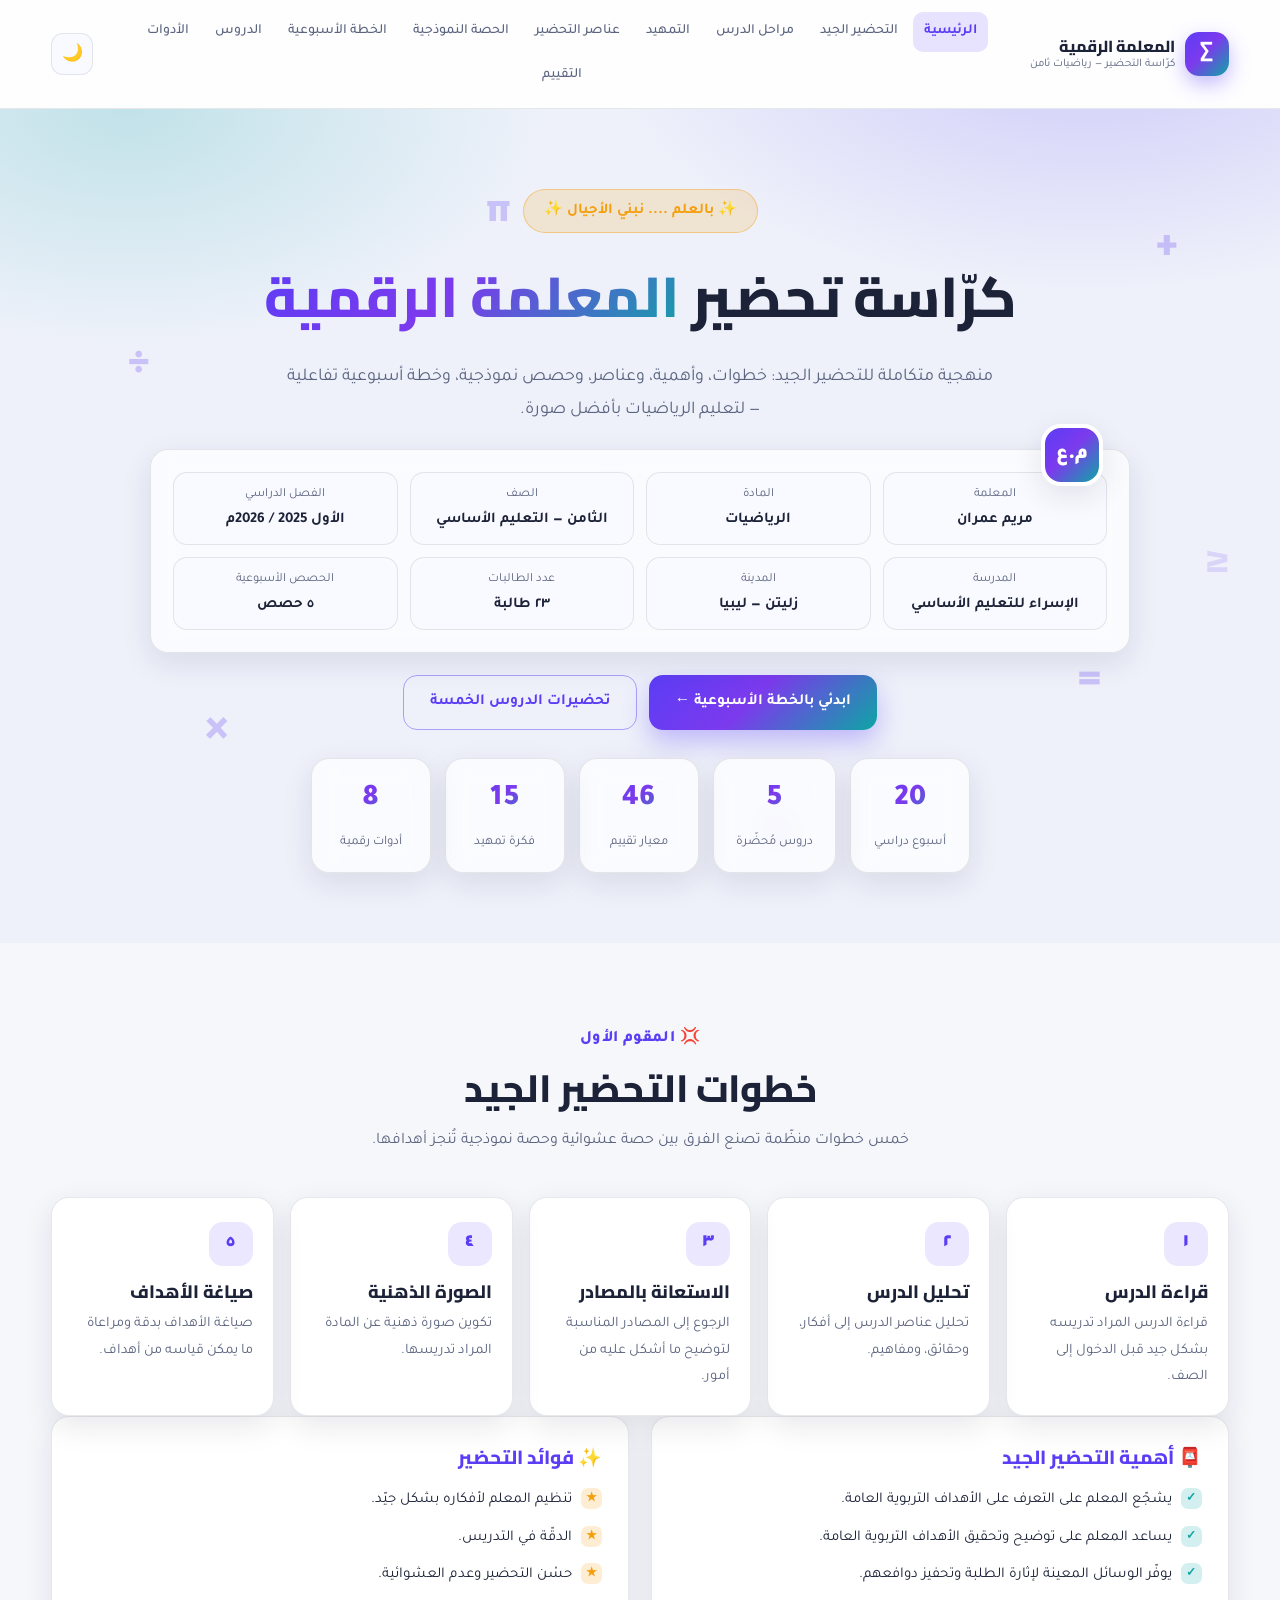
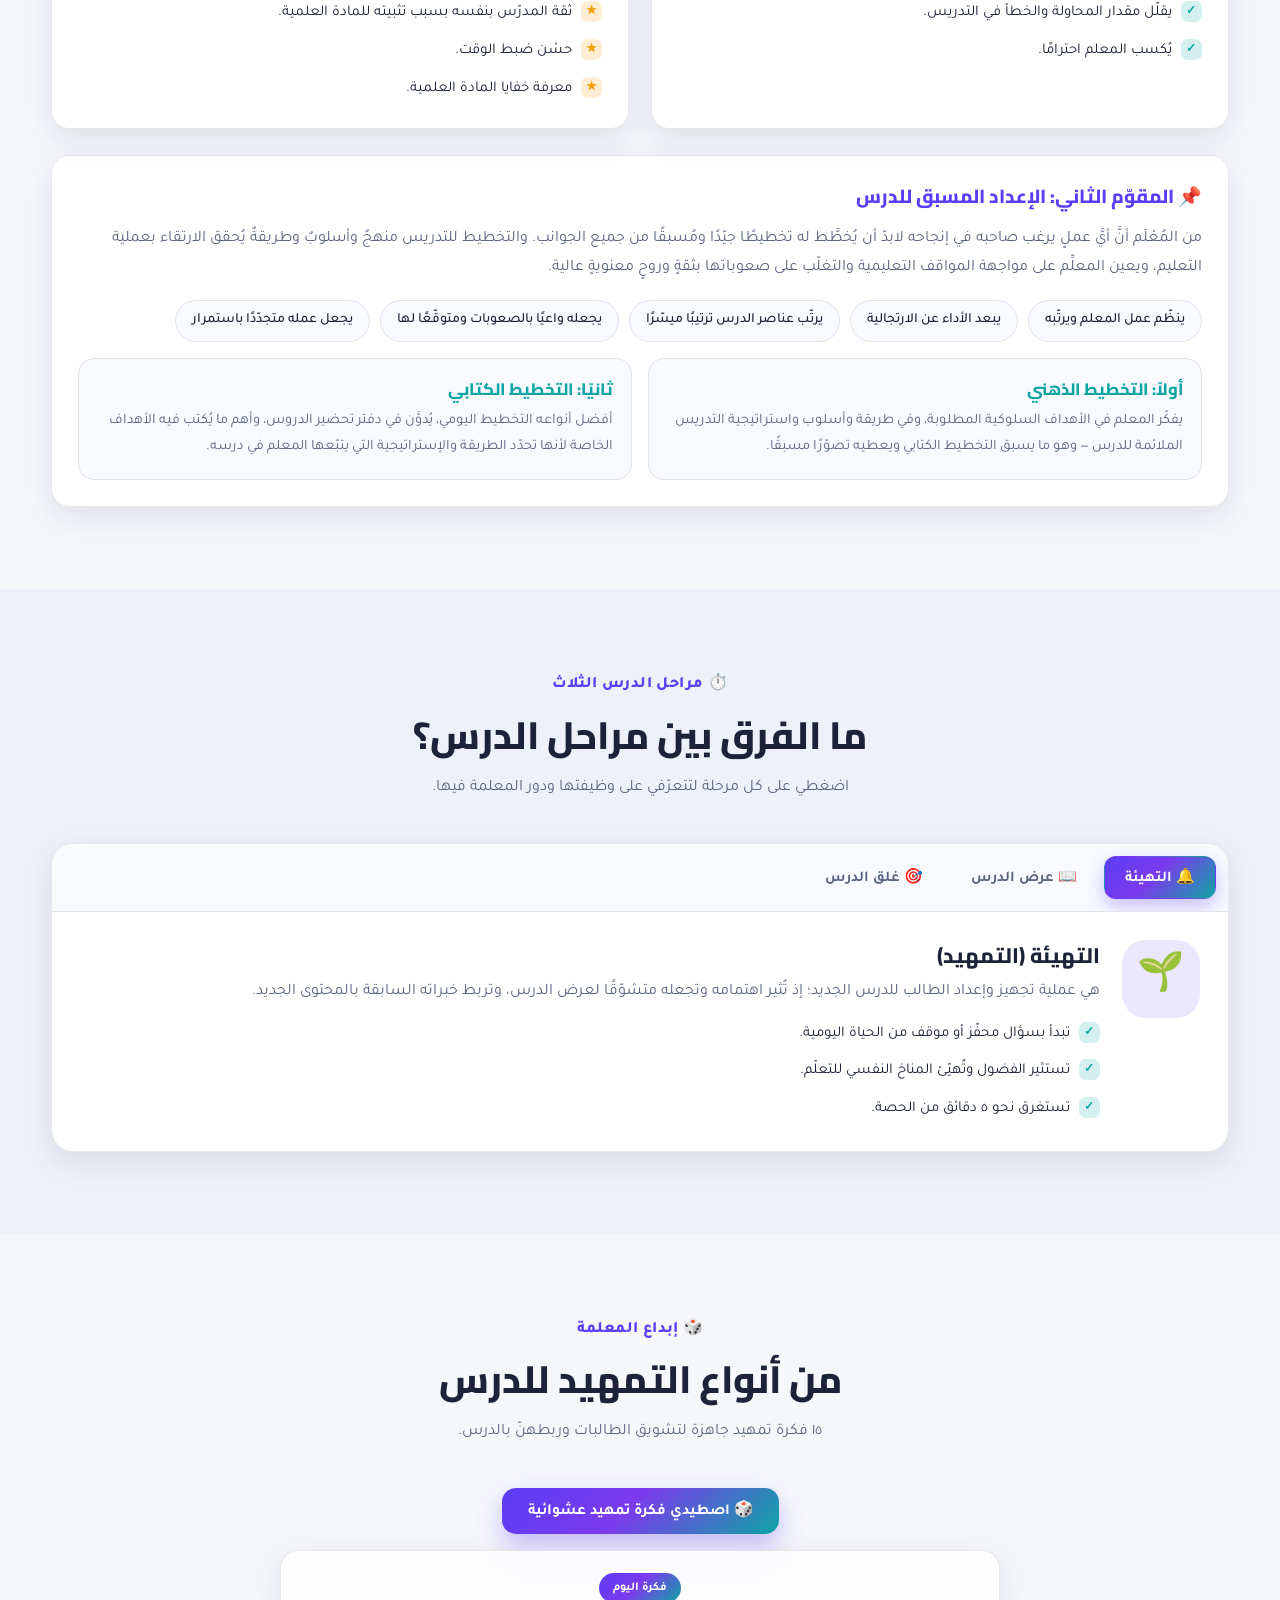
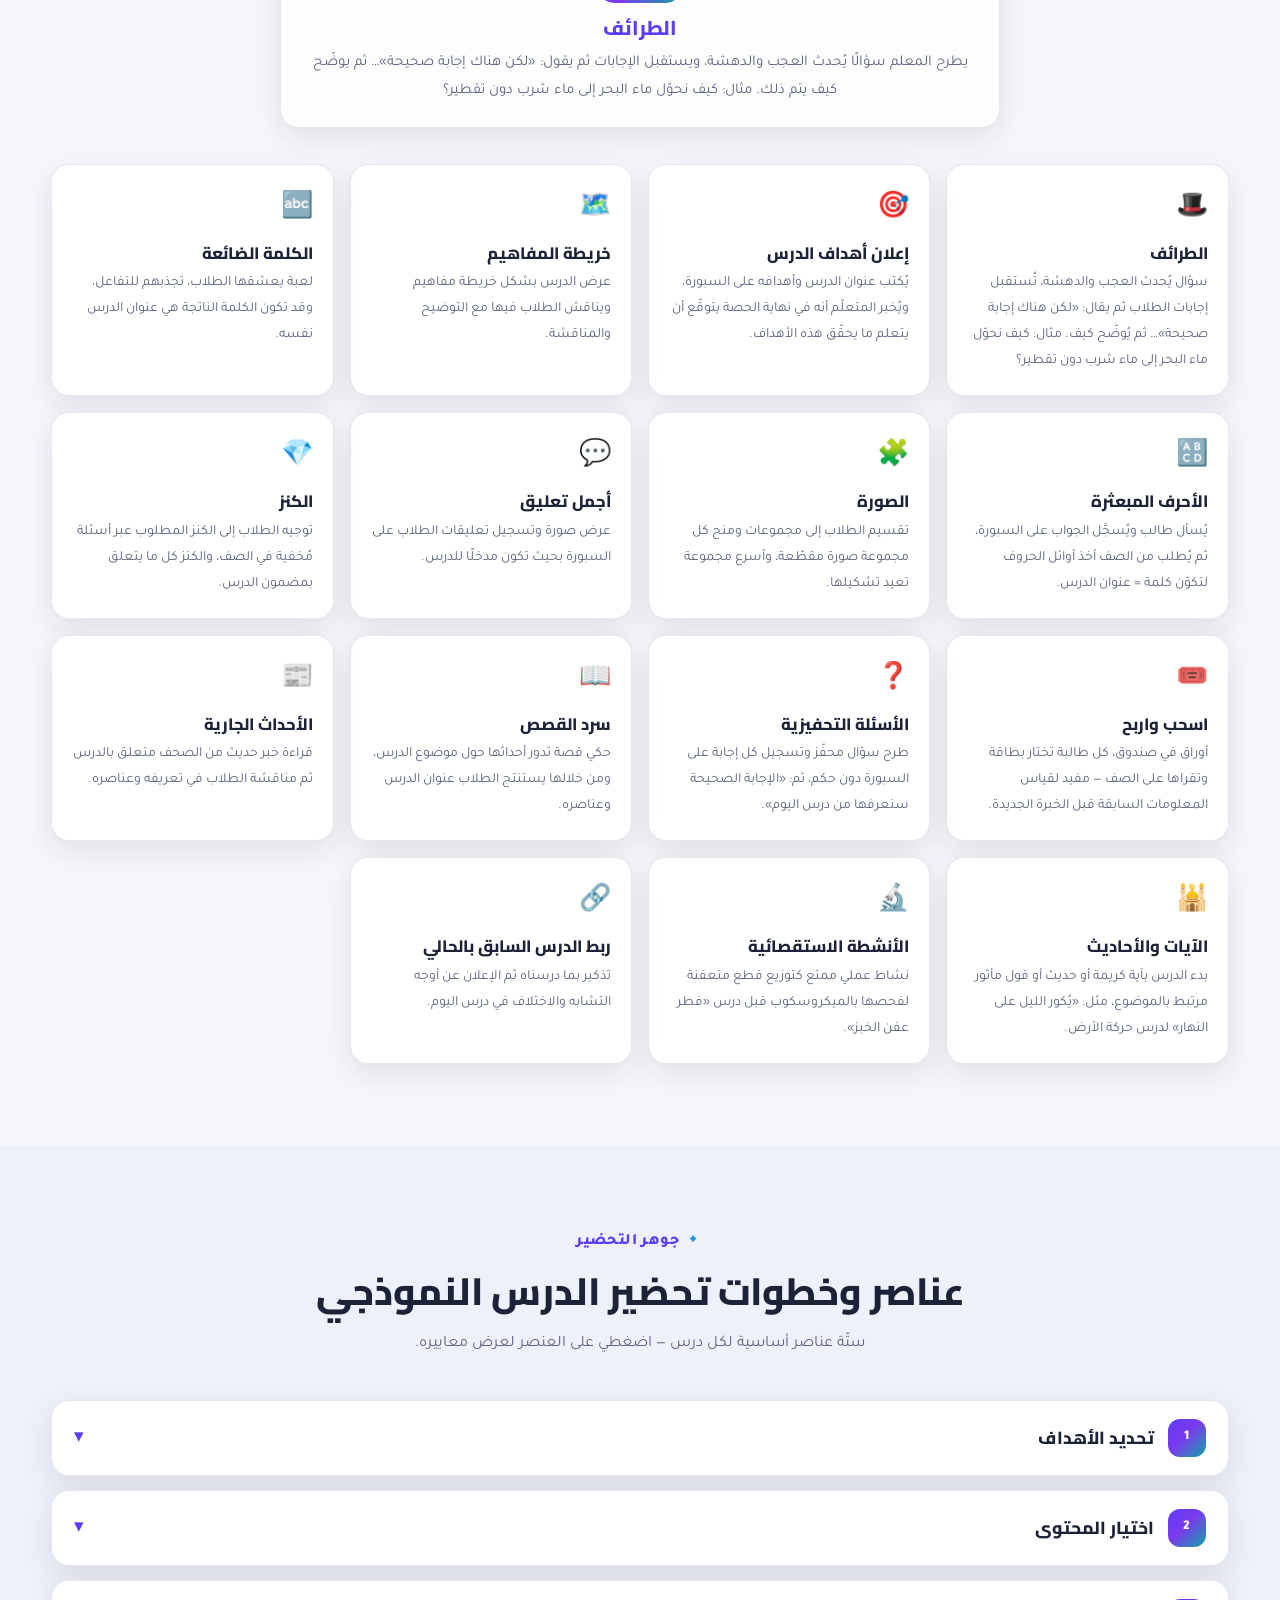
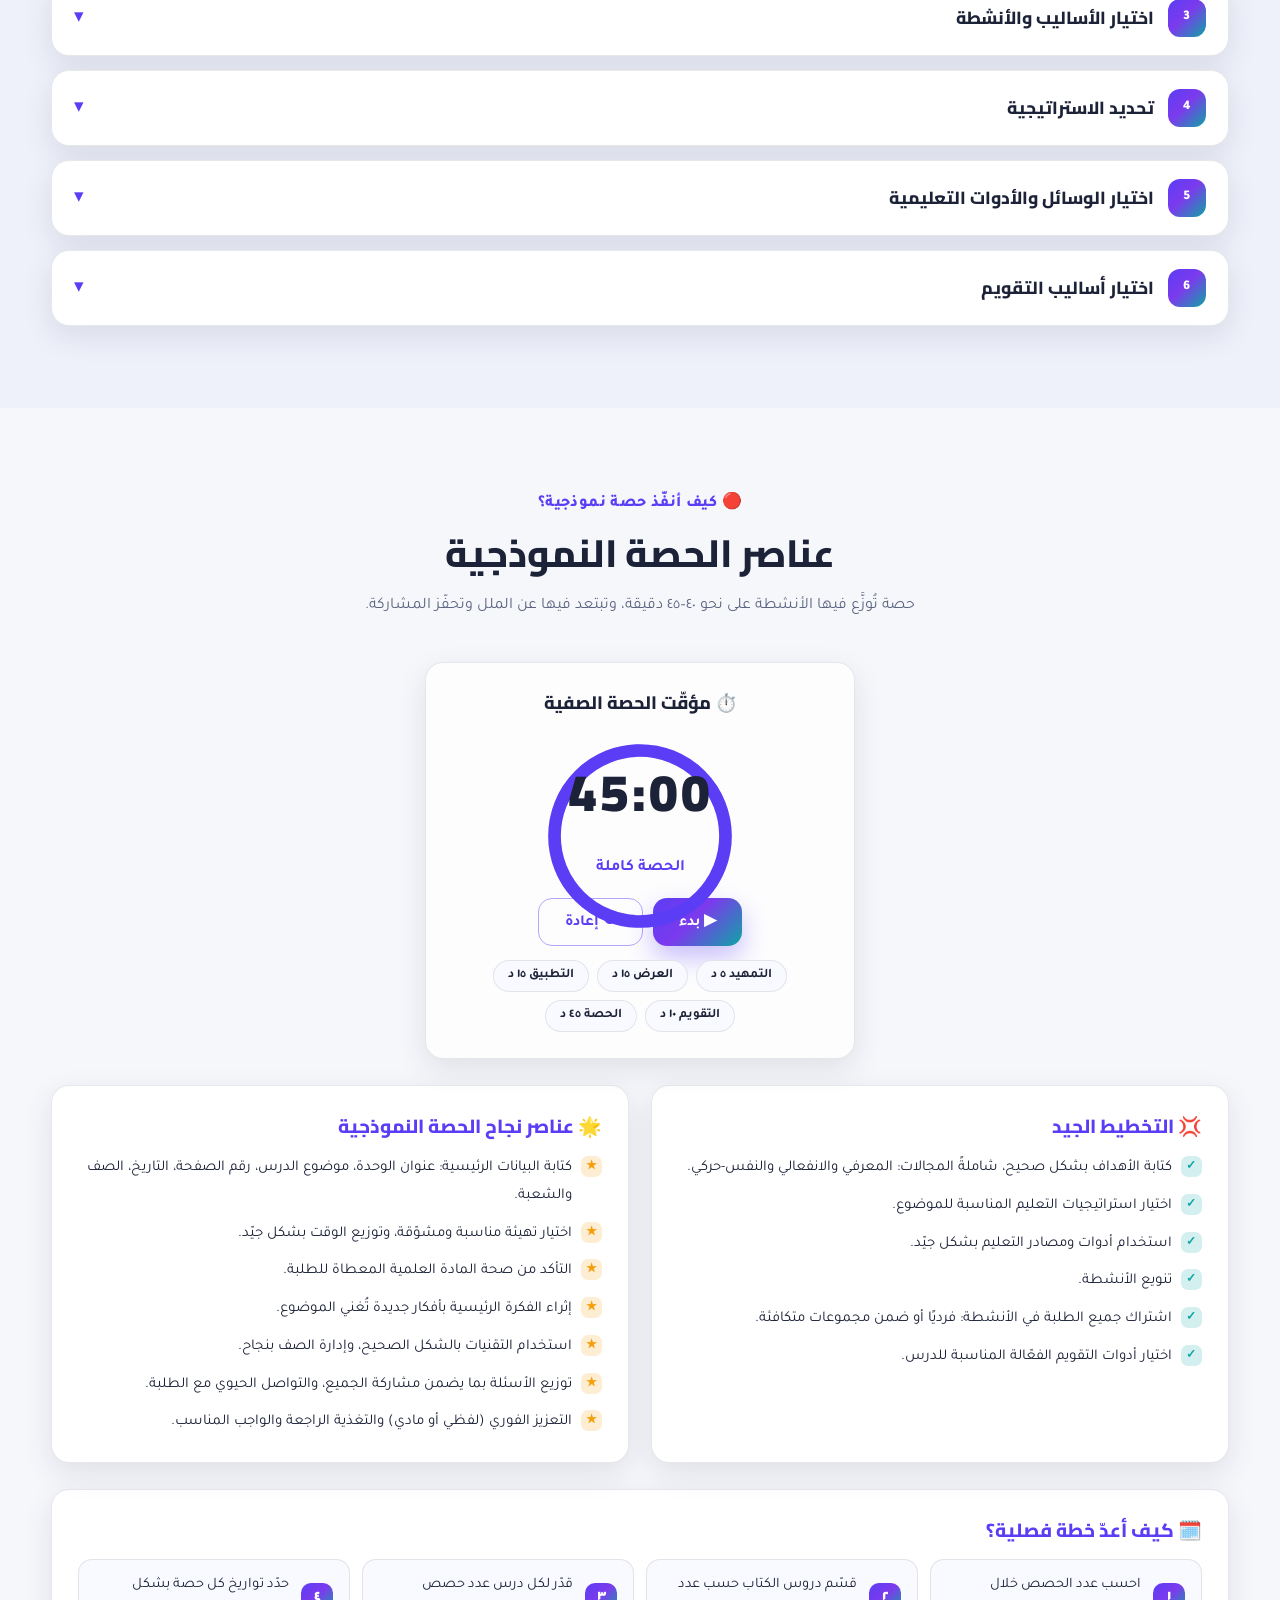
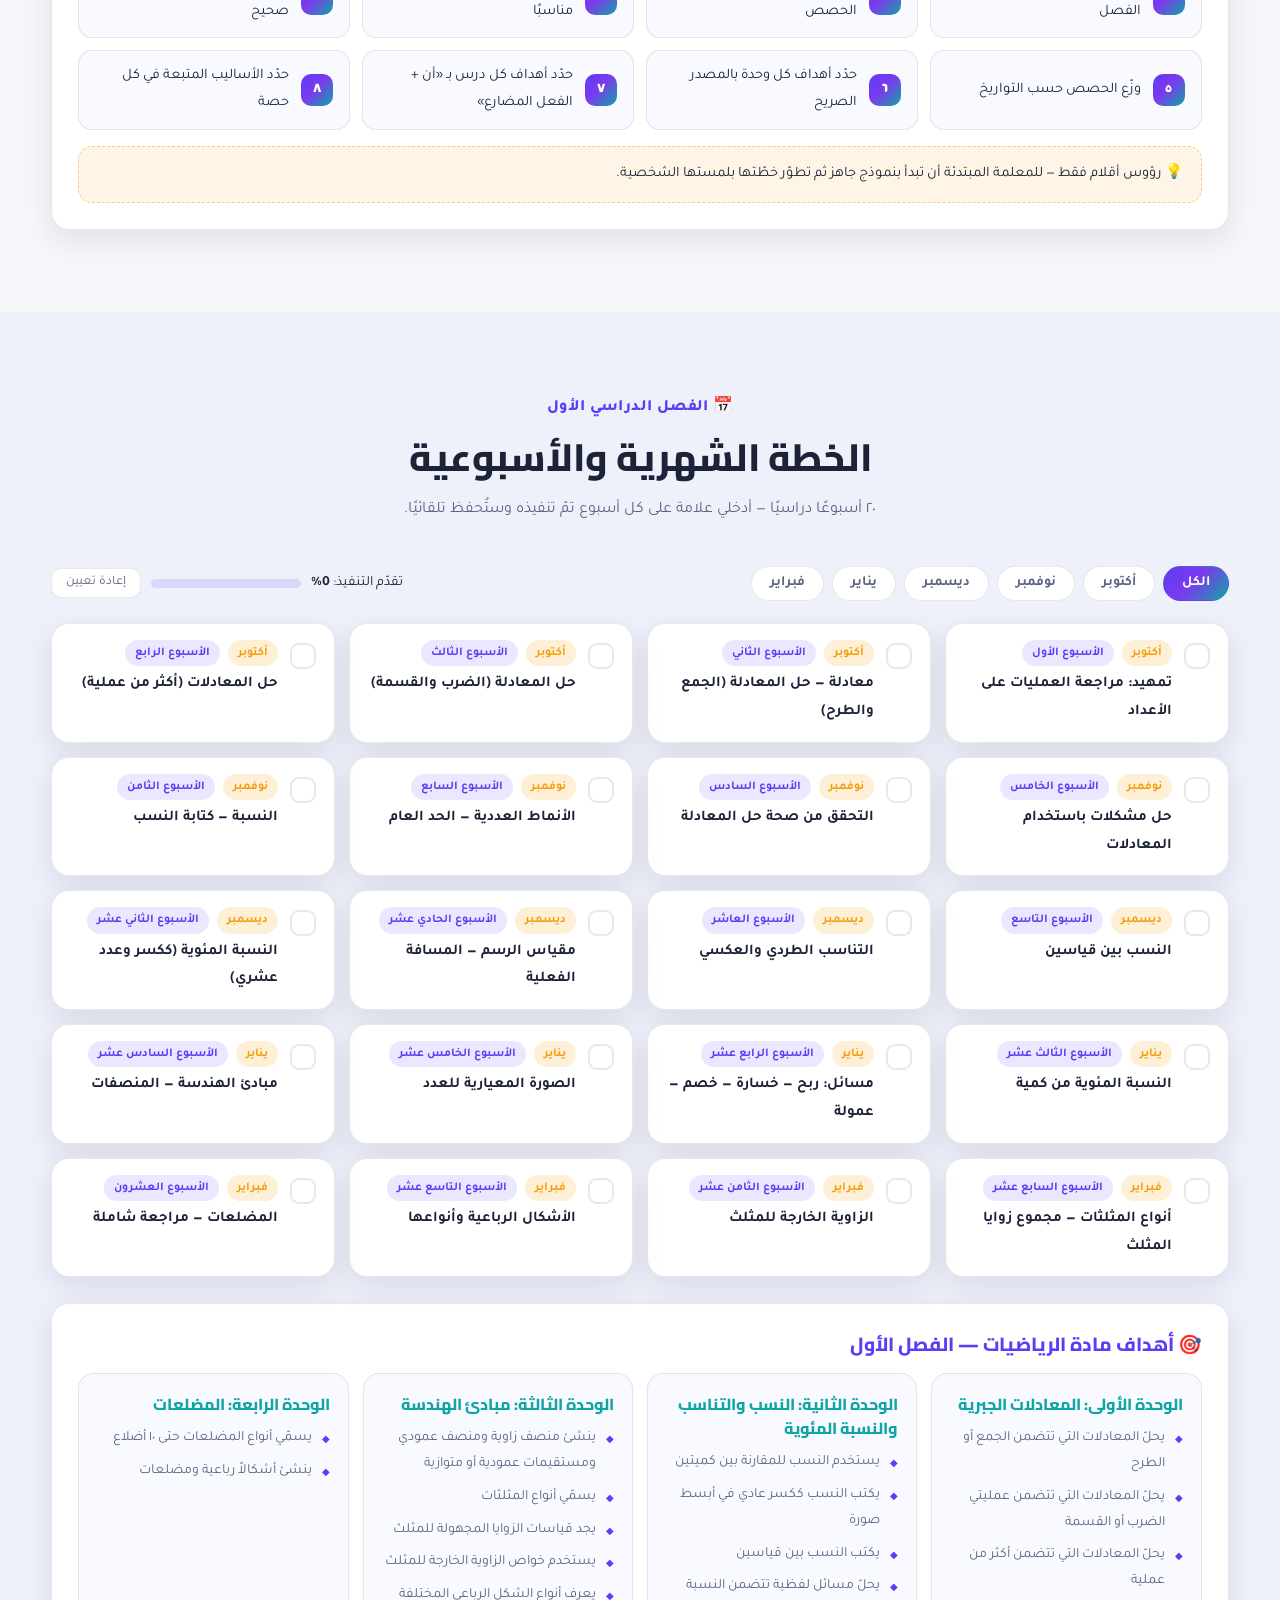
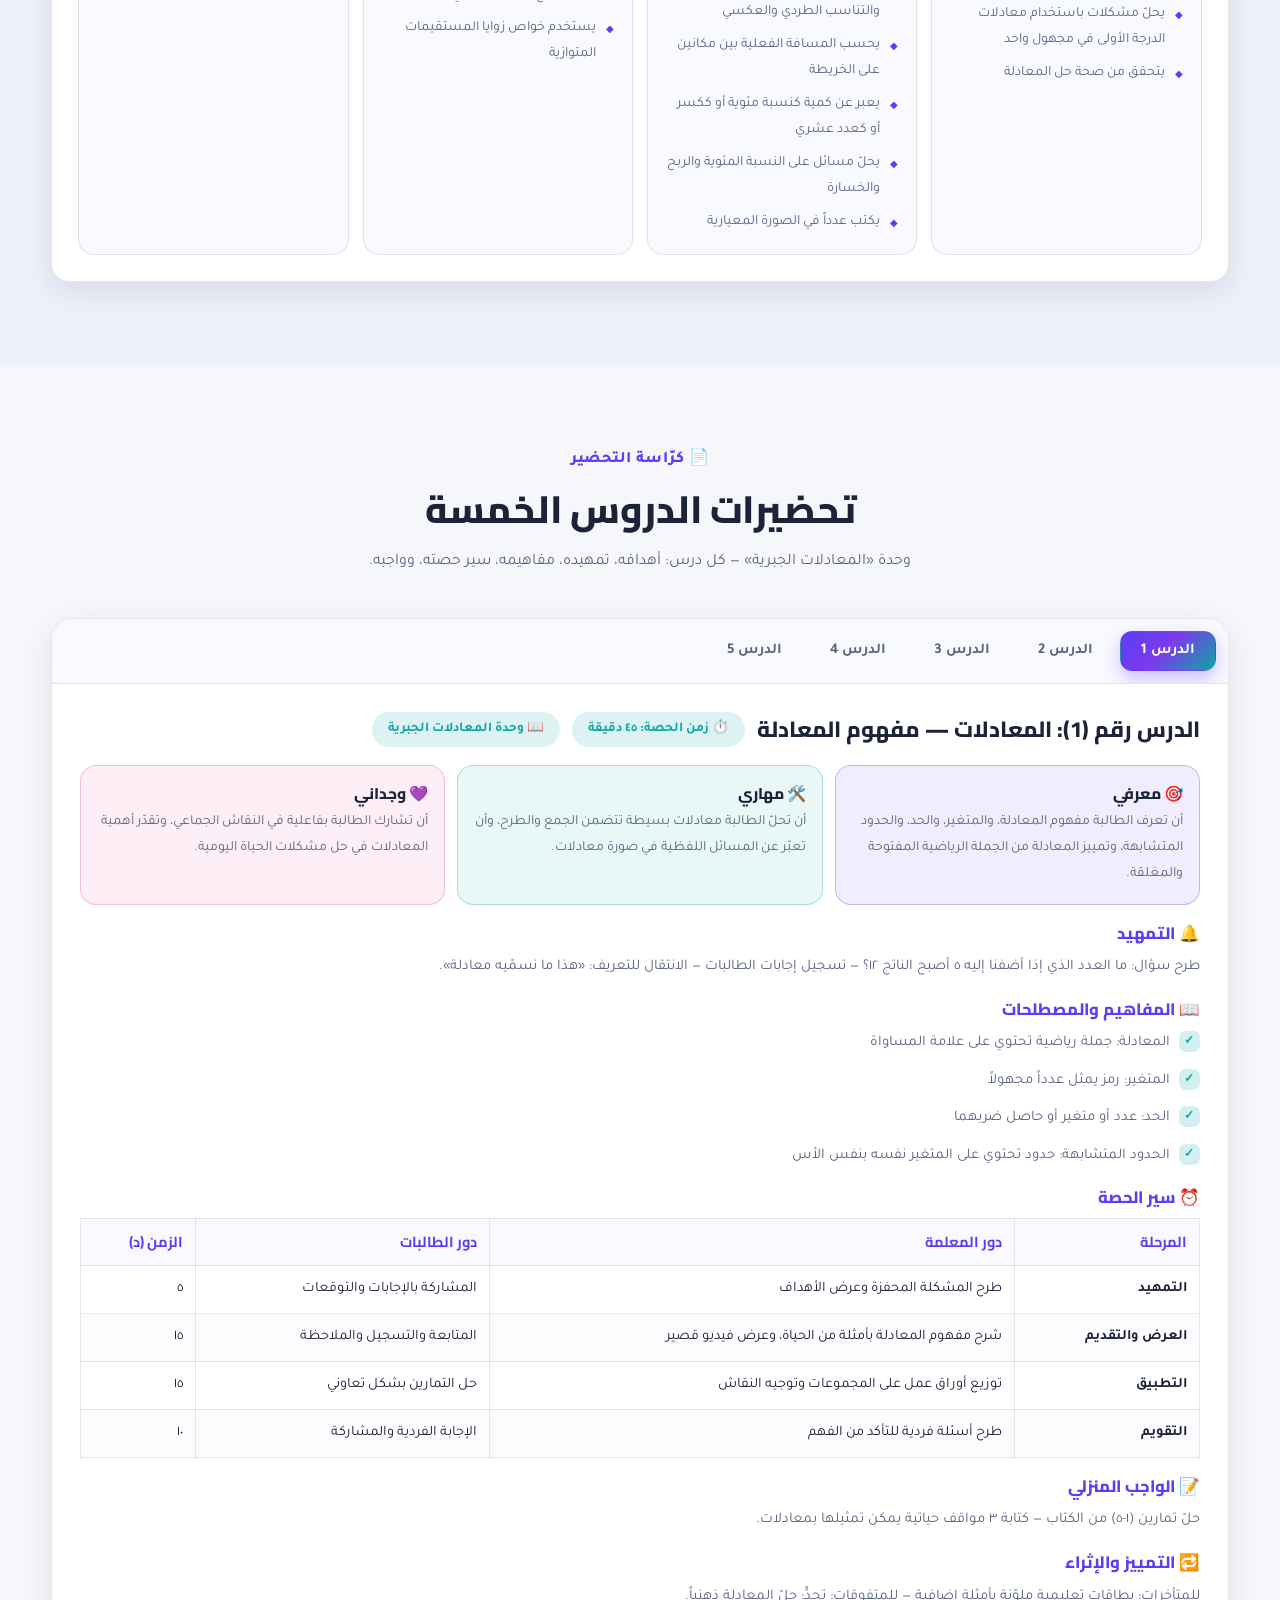
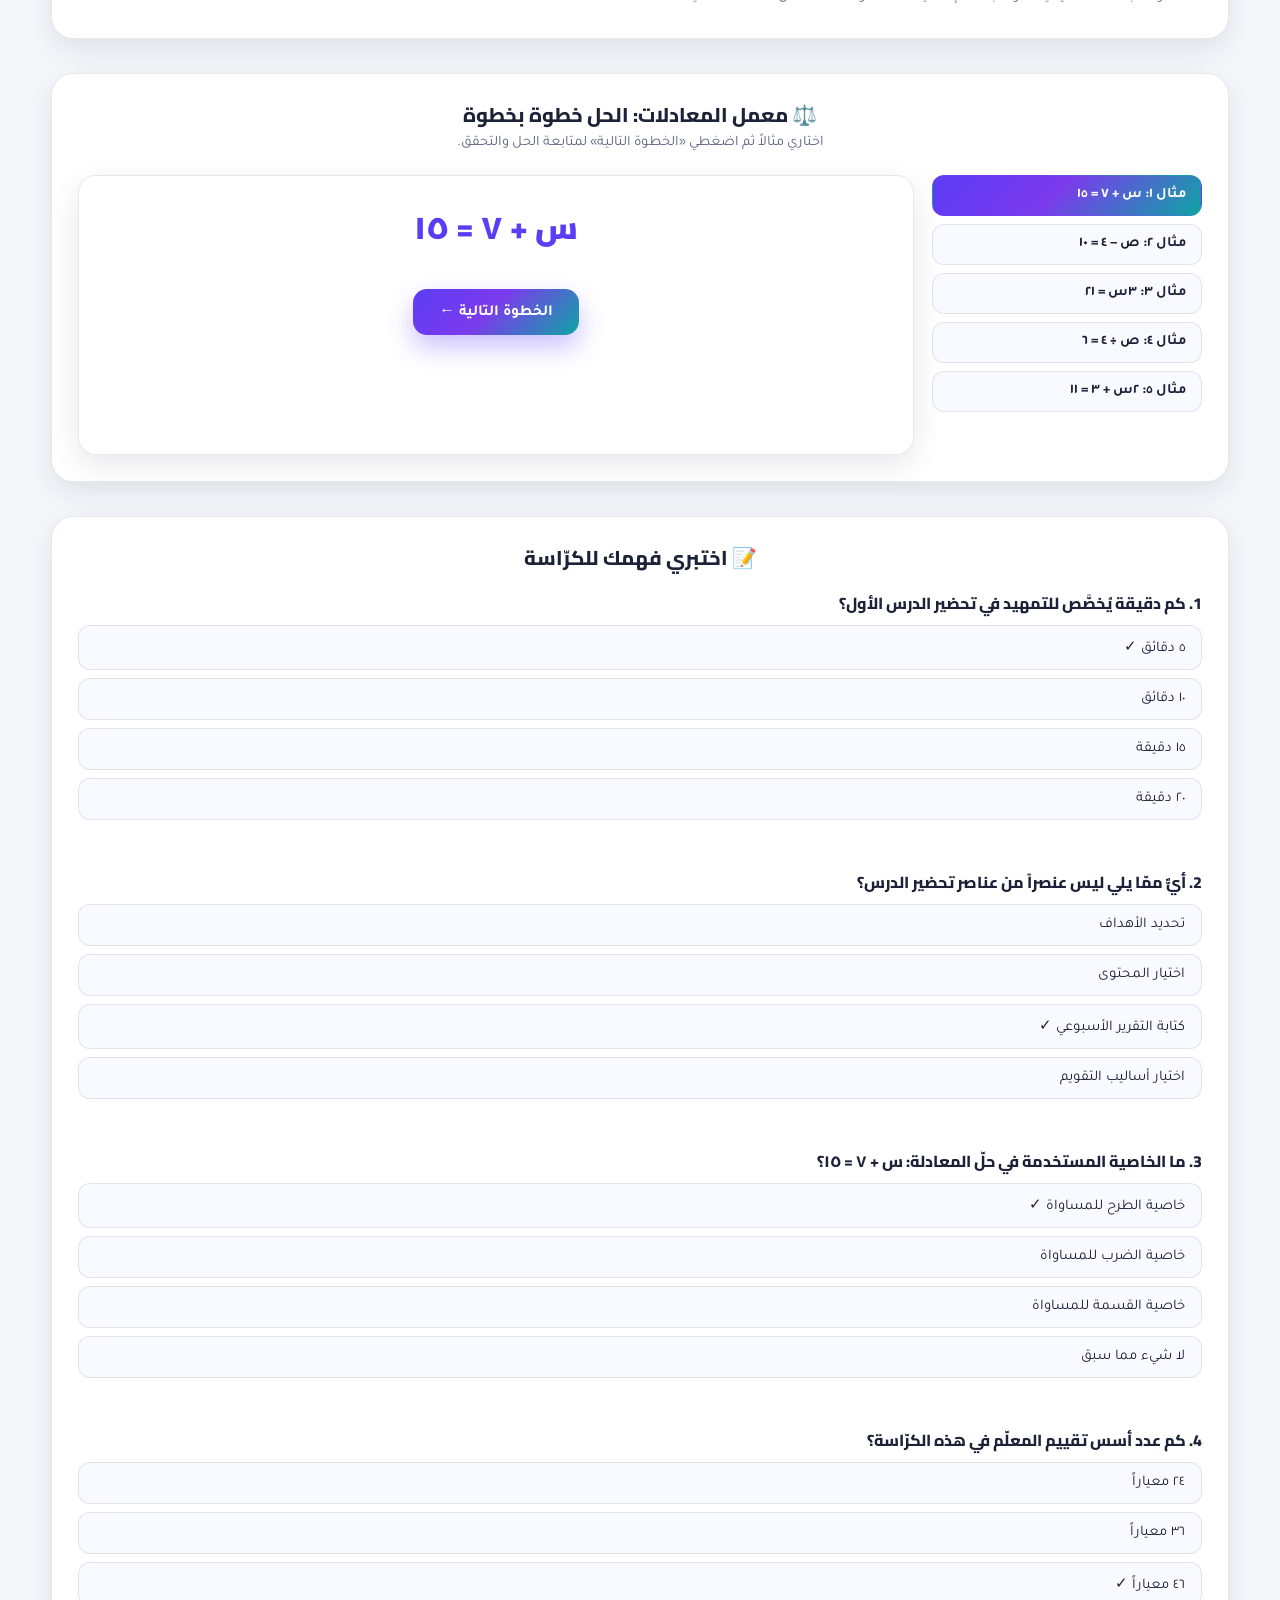
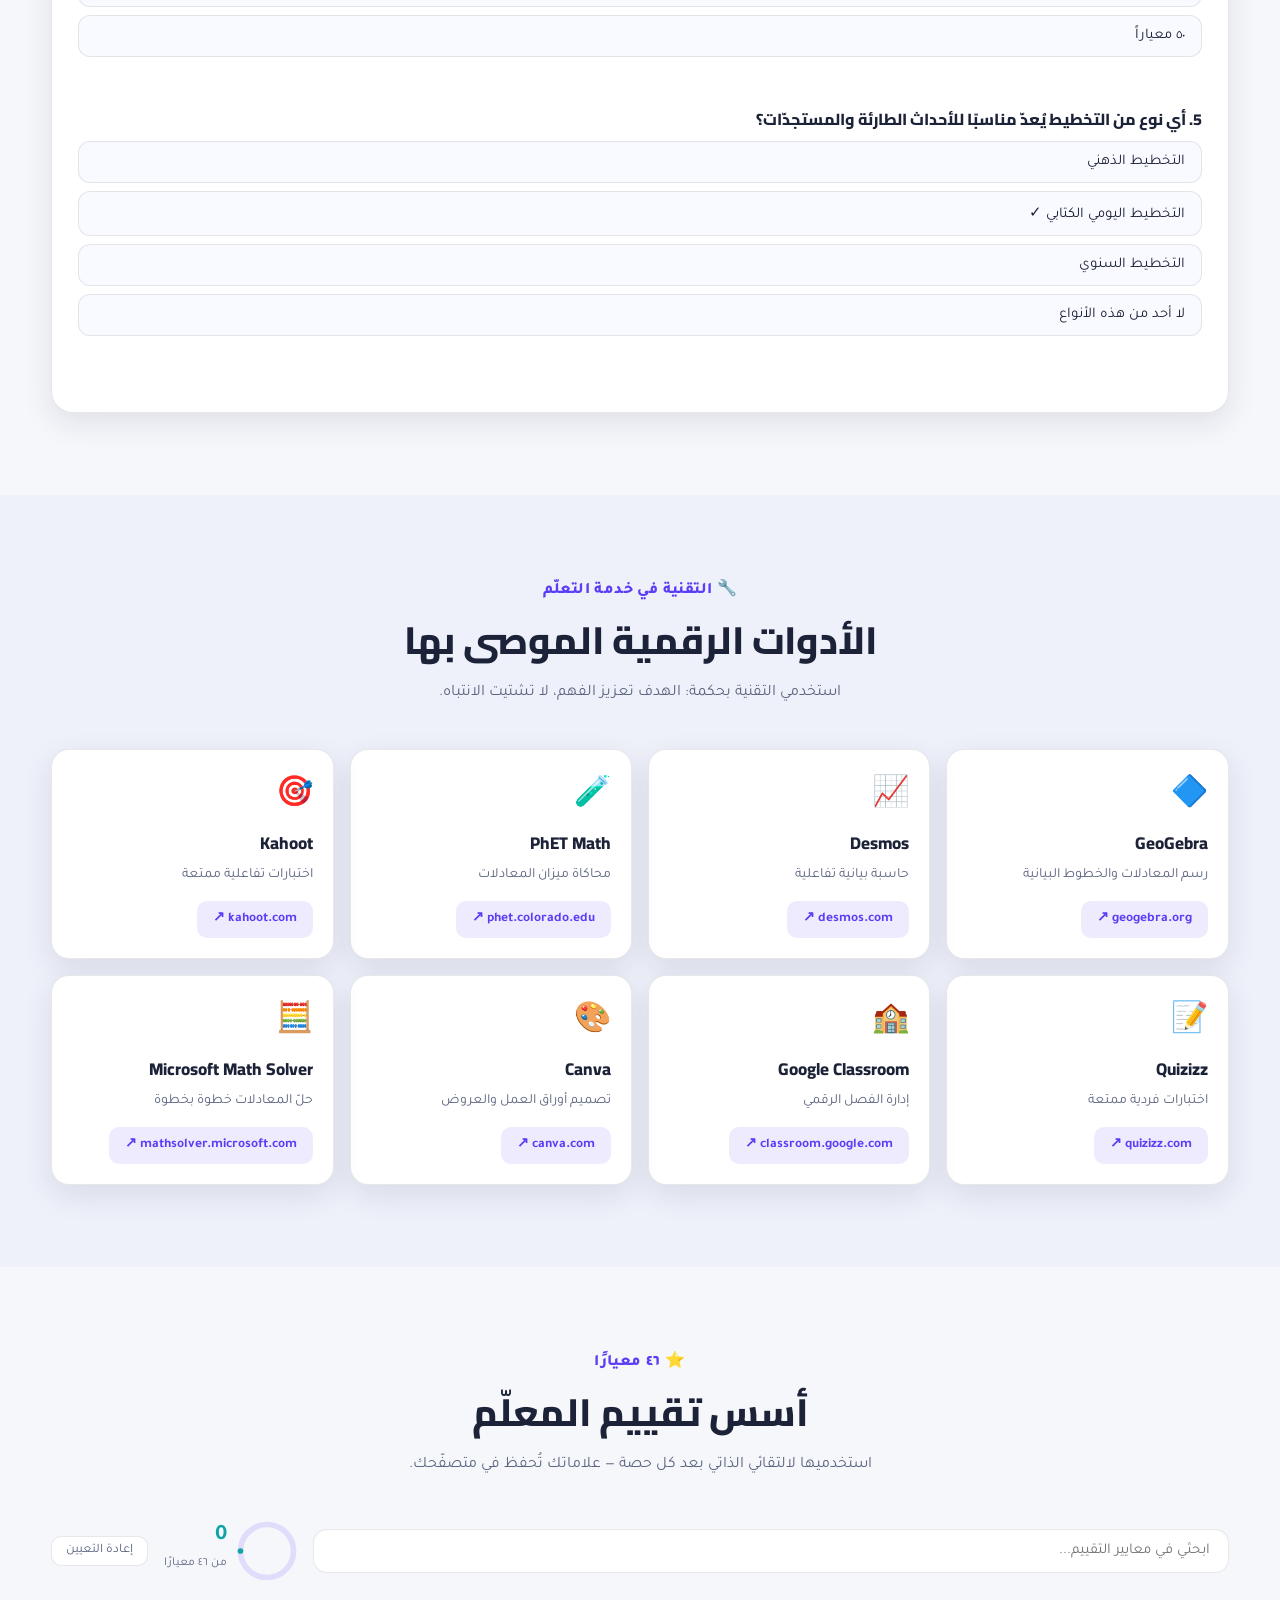
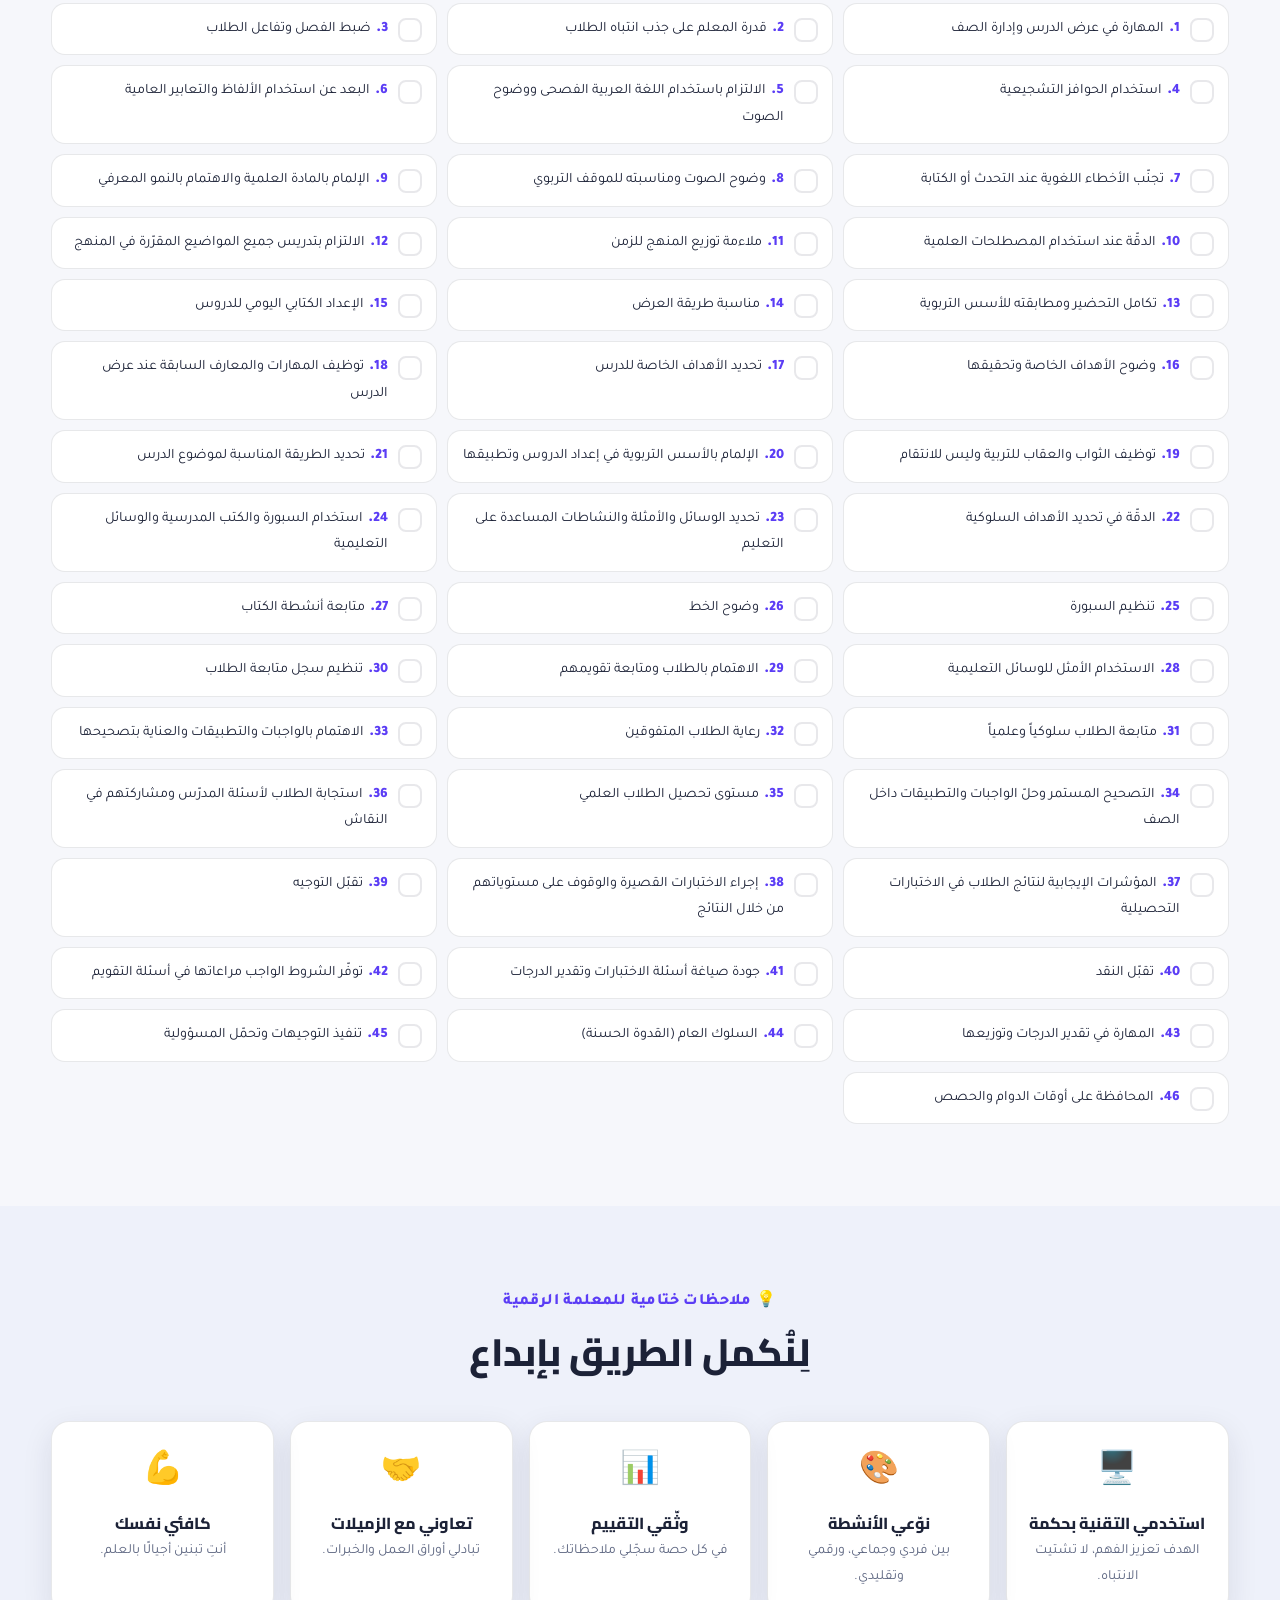
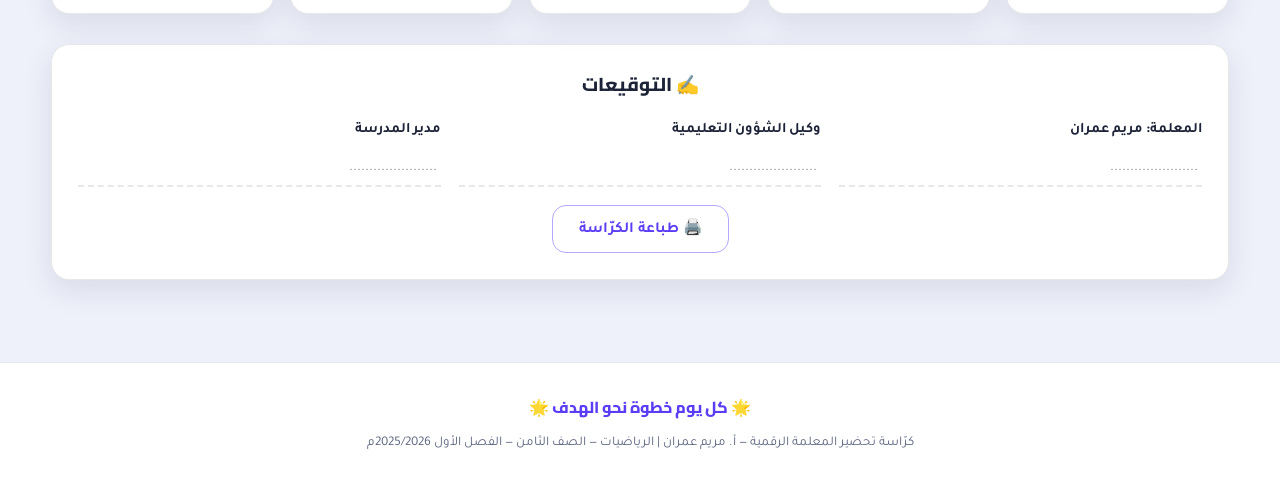
==== index.html @ 45c1b333 "نشر كرّاسة التحضير - المعلمة الرقمية" ====
<!DOCTYPE html>
<html lang="ar" dir="rtl" data-theme="light">
<head>
<meta charset="UTF-8">
<meta name="viewport" content="width=device-width, initial-scale=1.0">
<title>كرّاسة التحضير | المعلمة الرقمية — مريم عمران</title>
<meta name="description" content="كرّاسة تحضير المعلمة الرقمية — مادة الرياضيات، الصف الثامن، الفصل الدراسي الأول 2025/2026 — مدرسة الإسراء للتعليم الأساسي، زليتن - ليبيا.">
<link rel="preconnect" href="https://fonts.googleapis.com">
<link rel="preconnect" href="https://fonts.gstatic.com" crossorigin>
<link href="https://fonts.googleapis.com/css2?family=Cairo:wght@400;600;700;900&family=Tajawal:wght@300;400;500;700;800&display=swap" rel="stylesheet">
<link rel="stylesheet" href="styles.css">
<link rel="icon" href="data:image/svg+xml,<svg xmlns='http://www.w3.org/2000/svg' viewBox='0 0 100 100'><text y='.9em' font-size='90'>👩‍🏫</text></svg>">
</head>
<body>

<!-- شريط تقدّم القراءة -->
<div class="progress-bar" id="scrollProgress"></div>

<!-- الهيدر -->
<header class="site-header" id="siteHeader">
  <div class="container header-inner">
    <a href="#home" class="brand">
      <span class="brand-logo">∑</span>
      <span class="brand-text">
        <strong>المعلمة الرقمية</strong>
        <small>كرّاسة التحضير — رياضيات ثامن</small>
      </span>
    </a>

    <nav class="main-nav" id="mainNav">
      <a href="#home">الرئيسية</a>
      <a href="#prep">التحضير الجيد</a>
      <a href="#stages">مراحل الدرس</a>
      <a href="#warmup">التمهيد</a>
      <a href="#elements">عناصر التحضير</a>
      <a href="#session">الحصة النموذجية</a>
      <a href="#plan">الخطة الأسبوعية</a>
      <a href="#lessons">الدروس</a>
      <a href="#tools">الأدوات</a>
      <a href="#evaluate">التقييم</a>
    </nav>

    <div class="header-actions">
      <button class="icon-btn" id="themeToggle" title="الوضع الليلي" aria-label="تبديل الوضع الليلي">
        <span class="ic-moon">🌙</span><span class="ic-sun">☀️</span>
      </button>
      <button class="icon-btn nav-toggle" id="navToggle" aria-label="القائمة">
        <span></span><span></span><span></span>
      </button>
    </div>
  </div>
</header>

<!-- ======================= الواجهة الرئيسية ======================= -->
<section class="hero" id="home">
  <div class="hero-shapes" aria-hidden="true">
    <span class="shape s1">+</span><span class="shape s2">÷</span><span class="shape s3">=</span>
    <span class="shape s4">×</span><span class="shape s5">√</span><span class="shape s6">π</span>
    <span class="shape s7">%</span><span class="shape s8">≤</span>
  </div>
  <div class="container hero-inner">
    <p class="hero-badge">✨ بالعلم .... نبني الأجيال ✨</p>
    <h1 class="hero-title">كرّاسة تحضير <span class="grad-text">المعلمة الرقمية</span></h1>
    <p class="hero-sub">منهجية متكاملة للتحضير الجيد: خطوات، وأهمية، وعناصر، وحصص نموذجية، وخطة أسبوعية تفاعلية — لتعليم الرياضيات بأفضل صورة.</p>

    <div class="teacher-card glass">
      <div class="teacher-avatar">م.ع</div>
      <div class="teacher-grid">
        <div class="t-item"><span>المعلمة</span><strong>مريم عمران</strong></div>
        <div class="t-item"><span>المادة</span><strong>الرياضيات</strong></div>
        <div class="t-item"><span>الصف</span><strong>الثامن — التعليم الأساسي</strong></div>
        <div class="t-item"><span>الفصل الدراسي</span><strong>الأول 2025 / 2026م</strong></div>
        <div class="t-item"><span>المدرسة</span><strong>الإسراء للتعليم الأساسي</strong></div>
        <div class="t-item"><span>المدينة</span><strong>زليتن — ليبيا</strong></div>
        <div class="t-item"><span>عدد الطالبات</span><strong>٢٣ طالبة</strong></div>
        <div class="t-item"><span>الحصص الأسبوعية</span><strong>٥ حصص</strong></div>
      </div>
    </div>

    <div class="hero-cta">
      <a href="#plan" class="btn btn-primary">ابدئي بالخطة الأسبوعية ←</a>
      <a href="#lessons" class="btn btn-ghost">تحضيرات الدروس الخمسة</a>
    </div>

    <div class="stats-row">
      <div class="stat glass"><b class="counter" data-target="20">0</b><span>أسبوع دراسي</span></div>
      <div class="stat glass"><b class="counter" data-target="5">0</b><span>دروس مُحضّرة</span></div>
      <div class="stat glass"><b class="counter" data-target="46">0</b><span>معيار تقييم</span></div>
      <div class="stat glass"><b class="counter" data-target="15">0</b><span>فكرة تمهيد</span></div>
      <div class="stat glass"><b class="counter" data-target="8">0</b><span>أدوات رقمية</span></div>
    </div>
  </div>
</section>

<main>

<!-- ======================= خطوات التحضير الجيد ======================= -->
<section class="section" id="prep">
  <div class="container">
    <div class="section-head reveal">
      <p class="kicker">💢 المقوم الأول</p>
      <h2>خطوات التحضير الجيد</h2>
      <p class="section-desc">خمس خطوات منظّمة تصنع الفرق بين حصة عشوائية وحصة نموذجية تُنجز أهدافها.</p>
    </div>

    <ol class="steps-grid">
      <li class="step-card reveal"><span class="step-num">١</span><h3>قراءة الدرس</h3><p>قراءة الدرس المراد تدريسه بشكل جيد قبل الدخول إلى الصف.</p></li>
      <li class="step-card reveal"><span class="step-num">٢</span><h3>تحليل الدرس</h3><p>تحليل عناصر الدرس إلى أفكار، وحقائق، ومفاهيم.</p></li>
      <li class="step-card reveal"><span class="step-num">٣</span><h3>الاستعانة بالمصادر</h3><p>الرجوع إلى المصادر المناسبة لتوضيح ما أشكل عليه من أمور.</p></li>
      <li class="step-card reveal"><span class="step-num">٤</span><h3>الصورة الذهنية</h3><p>تكوين صورة ذهنية عن المادة المراد تدريسها.</p></li>
      <li class="step-card reveal"><span class="step-num">٥</span><h3>صياغة الأهداف</h3><p>صياغة الأهداف بدقة ومراعاة ما يمكن قياسه من أهداف.</p></li>
    </ol>

    <div class="two-col gap-lg">
      <div class="panel reveal">
        <h3 class="panel-title">📮 أهمية التحضير الجيد</h3>
        <ul class="check-list">
          <li>يشجّع المعلم على التعرف على الأهداف التربوية العامة.</li>
          <li>يساعد المعلم على توضيح وتحقيق الأهداف التربوية العامة.</li>
          <li>يوفّر الوسائل المعينة لإثارة الطلبة وتحفيز دوافعهم.</li>
          <li>يقلّل مقدار المحاولة والخطأ في التدريس.</li>
          <li>يُكسب المعلم احترامًا.</li>
        </ul>
      </div>
      <div class="panel reveal">
        <h3 class="panel-title">✨ فوائد التحضير</h3>
        <ul class="check-list gold">
          <li>تنظيم المعلم لأفكاره بشكل جيّد.</li>
          <li>الدقّة في التدريس.</li>
          <li>حسْن التحضير وعدم العشوائية.</li>
          <li>ثقة المدرّس بنفسه بسبب تثبيته للمادة العلمية.</li>
          <li>حسْن ضبط الوقت.</li>
          <li>معرفة خفايا المادة العلمية.</li>
        </ul>
      </div>
    </div>

    <div class="panel reveal mt-lg">
      <h3 class="panel-title">📌 المقوّم الثاني: الإعداد المسبق للدرس</h3>
      <p class="lead">من المُعْلَم أنَّ أيَّ عملٍ يرغب صاحبه في إنجاحه لابدّ أن يُخطَّط له تخطيطًا جيّدًا ومُسبقًا من جميع الجوانب. والتخطيط للتدريس منهجٌ وأسلوبٌ وطريقةٌ يُحقق الارتقاء بعملية التعليم، ويعين المعلِّم على مواجهة المواقف التعليمية والتغلّب على صعوباتها بثقةٍ وروحٍ معنويةٍ عالية.</p>
      <div class="pill-row">
        <span class="pill">ينظّم عمل المعلم ويرتّبه</span>
        <span class="pill">يبعد الأداء عن الارتجالية</span>
        <span class="pill">يرتّب عناصر الدرس ترتيبًا ميسّرًا</span>
        <span class="pill">يجعله واعيًا بالصعوبات ومتوقّعًا لها</span>
        <span class="pill">يجعل عمله متجدّدًا باستمرار</span>
      </div>
      <div class="type-cards">
        <article class="type-card">
          <h4>أولاً: التخطيط الذهني</h4>
          <p>يفكّر المعلم في الأهداف السلوكية المطلوبة، وفي طريقة وأسلوب واستراتيجية التدريس الملائمة للدرس — وهو ما يسبق التخطيط الكتابي ويعطيه تصوّرًا مسبقًا.</p>
        </article>
        <article class="type-card">
          <h4>ثانيًا: التخطيط الكتابي</h4>
          <p>أفضل أنواعه التخطيط اليومي، يُدوَّن في دفتر تحضير الدروس، وأهم ما يُكتب فيه الأهداف الخاصة لأنها تحدّد الطريقة والإستراتيجية التي يتبّعها المعلم في درسه.</p>
        </article>
      </div>
    </div>
  </div>
</section>

<!-- ======================= مراحل الدرس ======================= -->
<section class="section alt" id="stages">
  <div class="container">
    <div class="section-head reveal">
      <p class="kicker">⏱️ مراحل الدرس الثلاث</p>
      <h2>ما الفرق بين مراحل الدرس؟</h2>
      <p class="section-desc">اضغطي على كل مرحلة لتتعرّفي على وظيفتها ودور المعلمة فيها.</p>
    </div>

    <div class="tabs" data-tabs="stages">
      <div class="tab-bar" role="tablist">
        <button class="tab-btn active" data-tab="t1">🔔 التهيئة</button>
        <button class="tab-btn" data-tab="t2">📖 عرض الدرس</button>
        <button class="tab-btn" data-tab="t3">🎯 غلق الدرس</button>
      </div>
      <div class="tab-panels">
        <div class="tab-panel active" data-panel="t1">
          <div class="stage-content">
            <div class="stage-icon">🌱</div>
            <div>
              <h3>التهيئة (التمهيد)</h3>
              <p>هي عملية تجهيز وإعداد الطالب للدرس الجديد؛ إذ تُثير اهتمامه وتجعله متشوّقًا لعرض الدرس، وتربط خبراته السابقة بالمحتوى الجديد.</p>
              <ul class="check-list">
                <li>تبدأ بسؤال محفّز أو موقف من الحياة اليومية.</li>
                <li>تستثير الفضول وتُهيّئ المناخ النفسي للتعلّم.</li>
                <li>تستغرق نحو ٥ دقائق من الحصة.</li>
              </ul>
            </div>
          </div>
        </div>
        <div class="tab-panel" data-panel="t2">
          <div class="stage-content">
            <div class="stage-icon">📚</div>
            <div>
              <h3>عرض الدرس</h3>
              <p>تقديم الدرس نفسه: تنفيذ الأنشطة الصفية، وتطبيق الاستراتيجيات المناسبة، واستخدام التقنيات والوسائل المناسبة بمشاركة المتعلمين بفاعلية.</p>
              <ul class="check-list">
                <li>لا يقتصر دور المتعلّم على التلقي، بل يشارك ويُنفّذ.</li>
                <li>يتعدد فيه النشاط وتتعدّد الوسائل.</li>
                <li>يُوزَّع وقته على مراحل الدرس (١٥ دقيقة).</li>
              </ul>
            </div>
          </div>
        </div>
        <div class="tab-panel" data-panel="t3">
          <div class="stage-content">
            <div class="stage-icon">🏁</div>
            <div>
              <h3>غلق الدرس</h3>
              <p>هي الأفعال والأقوال التي يصدرها المعلّم عند الرغبة في إنهاء الدرس التعليمي أو إنهاء جزء منه، وهي آخر خطوة من خطوات شرح الدرس.</p>
              <ul class="check-list">
                <li>تلخيص أهم عناصر الدرس وإبرازها.</li>
                <li>تدوين الملخّص على السبورة عند الحاجة.</li>
                <li>تقويم سريع ثم واجب منزلي مناسب (١٠ دقائق).</li>
              </ul>
            </div>
          </div>
        </div>
      </div>
    </div>
  </div>
</section>

<!-- ======================= أنواع التمهيد ======================= -->
<section class="section" id="warmup">
  <div class="container">
    <div class="section-head reveal">
      <p class="kicker">🎲 إبداع المعلمة</p>
      <h2>من أنواع التمهيد للدرس</h2>
      <p class="section-desc">١٥ فكرة تمهيد جاهزة لتشويق الطالبات وربطهنّ بالدرس.</p>
    </div>

    <div class="idea-picker reveal">
      <button class="btn btn-primary" id="randomIdeaBtn">🎲 اصطيدي فكرة تمهيد عشوائية</button>
      <div class="idea-card glass" id="ideaCard">
        <span class="idea-tag">فكرة اليوم</span>
        <h3 id="ideaTitle">الطرائف</h3>
        <p id="ideaDesc">يطرح المعلم سؤالًا يُحدث العجب والدهشة، ويستقبل الإجابات ثم يقول: «لكن هناك إجابة صحيحة»… ثم يوضّح كيف يتم ذلك. مثال: كيف نحوّل ماء البحر إلى ماء شرب دون تقطير؟</p>
      </div>
    </div>

    <div class="cards-grid" id="warmupGrid"></div>
  </div>
</section>

<!-- ======================= عناصر وخطوات تحضير الدرس ======================= -->
<section class="section alt" id="elements">
  <div class="container">
    <div class="section-head reveal">
      <p class="kicker">🔹 جوهر التحضير</p>
      <h2>عناصر وخطوات تحضير الدرس النموذجي</h2>
      <p class="section-desc">ستّة عناصر أساسية لكل درس — اضغطي على العنصر لعرض معاييره.</p>
    </div>
    <div class="accordion" id="elementsAcc"></div>
  </div>
</section>

<!-- ======================= الحصة النموذجية + المؤقّت ======================= -->
<section class="section" id="session">
  <div class="container">
    <div class="section-head reveal">
      <p class="kicker">🔴 كيف أنفّذ حصة نموذجية؟</p>
      <h2>عناصر الحصة النموذجية</h2>
      <p class="section-desc">حصة تُوزَّع فيها الأنشطة على نحو ٤٠–٤٥ دقيقة، وتبتعد فيها عن الملل وتحفّز المشاركة.</p>
    </div>

    <!-- مؤقّت الحصة -->
    <div class="timer-wrap reveal">
      <div class="timer-box glass">
        <h3>⏱️ مؤقّت الحصة الصفية</h3>
        <div class="timer-display" id="timerDisplay">45:00</div>
        <svg class="timer-ring" viewBox="0 0 120 120" aria-hidden="true">
          <circle class="ring-bg" cx="60" cy="60" r="54"></circle>
          <circle class="ring-fg" id="timerRing" cx="60" cy="60" r="54"></circle>
        </svg>
        <p class="timer-phase" id="timerPhase">الحصة كاملة</p>
        <div class="timer-controls">
          <button class="btn btn-primary" id="timerStart">▶ بدء</button>
          <button class="btn btn-ghost" id="timerReset">↺ إعادة</button>
        </div>
        <div class="timer-presets">
          <button data-min="5"  data-phase="التمهيد">التمهيد ٥ د</button>
          <button data-min="15" data-phase="العرض والتقديم">العرض ١٥ د</button>
          <button data-min="15" data-phase="التطبيق">التطبيق ١٥ د</button>
          <button data-min="10" data-phase="التقويم">التقويم ١٠ د</button>
          <button data-min="45" data-phase="الحصة كاملة">الحصة ٤٥ د</button>
        </div>
      </div>
    </div>

    <div class="two-col gap-lg mt-lg">
      <div class="panel reveal">
        <h3 class="panel-title">💢 التخطيط الجيد</h3>
        <ul class="check-list">
          <li>كتابة الأهداف بشكل صحيح، شاملةً المجالات: المعرفي والانفعالي والنفس-حركي.</li>
          <li>اختيار استراتيجيات التعليم المناسبة للموضوع.</li>
          <li>استخدام أدوات ومصادر التعليم بشكل جيّد.</li>
          <li>تنويع الأنشطة.</li>
          <li>اشتراك جميع الطلبة في الأنشطة: فرديًا أو ضمن مجموعات متكافئة.</li>
          <li>اختيار أدوات التقويم الفعّالة المناسبة للدرس.</li>
        </ul>
      </div>
      <div class="panel reveal">
        <h3 class="panel-title">🌟 عناصر نجاح الحصة النموذجية</h3>
        <ul class="check-list gold">
          <li>كتابة البيانات الرئيسية: عنوان الوحدة، موضوع الدرس، رقم الصفحة، التاريخ، الصف والشعبة.</li>
          <li>اختيار تهيئة مناسبة ومشوّقة، وتوزيع الوقت بشكل جيّد.</li>
          <li>التأكد من صحة المادة العلمية المعطاة للطلبة.</li>
          <li>إثراء الفكرة الرئيسية بأفكار جديدة تُغني الموضوع.</li>
          <li>استخدام التقنيات بالشكل الصحيح، وإدارة الصف بنجاح.</li>
          <li>توزيع الأسئلة بما يضمن مشاركة الجميع، والتواصل الحيوي مع الطلبة.</li>
          <li>التعزيز الفوري (لفظي أو مادي) والتغذية الراجعة والواجب المناسب.</li>
        </ul>
      </div>
    </div>

    <div class="panel reveal mt-lg">
      <h3 class="panel-title">🗓️ كيف أعدّ خطة فصلية؟</h3>
      <ol class="flow-steps">
        <li><span>١</span>احسب عدد الحصص خلال الفصل</li>
        <li><span>٢</span>قسّم دروس الكتاب حسب عدد الحصص</li>
        <li><span>٣</span>قدّر لكل درس عدد حصص مناسبًا</li>
        <li><span>٤</span>حدّد تواريخ كل حصة بشكل صحيح</li>
        <li><span>٥</span>وزّع الحصص حسب التواريخ</li>
        <li><span>٦</span>حدّد أهداف كل وحدة بالمصدر الصريح</li>
        <li><span>٧</span>حدّد أهداف كل درس بـ «أن + الفعل المضارع»</li>
        <li><span>٨</span>حدّد الأساليب المتبعة في كل حصة</li>
      </ol>
      <p class="note">💡 رؤوس أقلام فقط — للمعلمة المبتدئة أن تبدأ بنموذج جاهز ثم تطوّر خطّتها بلمستها الشخصية.</p>
    </div>
  </div>
</section>

<!-- ======================= الخطة الأسبوعية ======================= -->
<section class="section alt" id="plan">
  <div class="container">
    <div class="section-head reveal">
      <p class="kicker">📅 الفصل الدراسي الأول</p>
      <h2>الخطة الشهرية والأسبوعية</h2>
      <p class="section-desc">٢٠ أسبوعًا دراسيًا — أدخلي علامة على كل أسبوع تمّ تنفيذه وستُحفظ تلقائيًا.</p>
    </div>

    <div class="plan-toolbar reveal">
      <div class="month-filter" id="monthFilter"></div>
      <div class="plan-progress">
        <span>تقدّم التنفيذ: <b id="planPct">0%</b></span>
        <div class="bar"><i id="planBar"></i></div>
        <button class="mini-btn" id="planReset">إعادة تعيين</button>
      </div>
    </div>

    <div class="weeks-grid" id="weeksGrid"></div>

    <div class="panel reveal mt-lg">
      <h3 class="panel-title">🎯 أهداف مادة الرياضيات — الفصل الأول</h3>
      <div class="units-grid" id="unitsGrid"></div>
    </div>
  </div>
</section>

<!-- ======================= تحضيرات الدروس ======================= -->
<section class="section" id="lessons">
  <div class="container">
    <div class="section-head reveal">
      <p class="kicker">📄 كرّاسة التحضير</p>
      <h2>تحضيرات الدروس الخمسة</h2>
      <p class="section-desc">وحدة «المعادلات الجبرية» — كل درس: أهدافه، تمهيده، مفاهيمه، سير حصته، وواجبه.</p>
    </div>
    <div class="tabs" data-tabs="lessons">
      <div class="tab-bar scrollable" id="lessonTabs"></div>
      <div class="tab-panels" id="lessonPanels"></div>
    </div>

    <!-- معامل المعادلات -->
    <div class="lab reveal">
      <div class="lab-head">
        <h3>⚖️ معمل المعادلات: الحل خطوة بخطوة</h3>
        <p>اختاري مثالاً ثم اضغطي «الخطوة التالية» لمتابعة الحل والتحقق.</p>
      </div>
      <div class="lab-body">
        <div class="lab-list" id="labList"></div>
        <div class="lab-stage glass">
          <div class="lab-eq" id="labEq">س + ٧ = ١٥</div>
          <ol class="lab-steps" id="labSteps"></ol>
          <button class="btn btn-primary" id="labNext">الخطوة التالية ←</button>
        </div>
      </div>
    </div>

    <!-- اختبار سريع -->
    <div class="quiz reveal" id="quiz">
      <h3>📝 اختبري فهمك للكرّاسة</h3>
      <div id="quizBody"></div>
    </div>
  </div>
</section>

<!-- ======================= الأدوات الرقمية ======================= -->
<section class="section alt" id="tools">
  <div class="container">
    <div class="section-head reveal">
      <p class="kicker">🔧 التقنية في خدمة التعلّم</p>
      <h2>الأدوات الرقمية الموصى بها</h2>
      <p class="section-desc">استخدمي التقنية بحكمة: الهدف تعزيز الفهم، لا تشتيت الانتباه.</p>
    </div>
    <div class="cards-grid tools-grid" id="toolsGrid"></div>
  </div>
</section>

<!-- ======================= أسس تقييم المعلم ======================= -->
<section class="section" id="evaluate">
  <div class="container">
    <div class="section-head reveal">
      <p class="kicker">⭐ ٤٦ معيارًا</p>
      <h2>أسس تقييم المعلّم</h2>
      <p class="section-desc">استخدميها لالتقائي الذاتي بعد كل حصة — علاماتك تُحفظ في متصفّحك.</p>
    </div>

    <div class="eval-toolbar reveal">
      <input type="search" id="evalSearch" placeholder="ابحثي في معايير التقييم..." aria-label="بحث">
      <div class="eval-progress">
        <svg viewBox="0 0 36 36" class="ring-chart">
          <path class="ring-chart-bg" d="M18 2.0845 a 15.9155 15.9155 0 0 1 0 31.831 a 15.9155 15.9155 0 0 1 0 -31.831"></path>
          <path class="ring-chart-fg" id="evalRing" stroke-dasharray="0, 100" d="M18 2.0845 a 15.9155 15.9155 0 0 1 0 31.831 a 15.9155 15.9155 0 0 1 0 -31.831"></path>
        </svg>
        <div><b id="evalCount">0</b><small>من ٤٦ معيارًا</small></div>
      </div>
      <button class="mini-btn" id="evalReset">إعادة التعيين</button>
    </div>

    <div class="eval-grid" id="evalGrid"></div>
  </div>
</section>

<!-- ======================= الختام ======================= -->
<section class="section alt" id="closing">
  <div class="container">
    <div class="section-head reveal">
      <p class="kicker">💡 ملاحظات ختامية للمعلمة الرقمية</p>
      <h2>لِنُكمل الطريق بإبداع</h2>
    </div>
    <div class="notes-grid">
      <article class="note-card reveal"><span>🖥️</span><h4>استخدمي التقنية بحكمة</h4><p>الهدف تعزيز الفهم، لا تشتيت الانتباه.</p></article>
      <article class="note-card reveal"><span>🎨</span><h4>نوّعي الأنشطة</h4><p>بين فردي وجماعي، ورقمي وتقليدي.</p></article>
      <article class="note-card reveal"><span>📊</span><h4>وثّقي التقييم</h4><p>في كل حصة سجّلي ملاحظاتك.</p></article>
      <article class="note-card reveal"><span>🤝</span><h4>تعاوني مع الزميلات</h4><p>تبادلي أوراق العمل والخبرات.</p></article>
      <article class="note-card reveal"><span>💪</span><h4>كافئي نفسك</h4><p>أنتِ تبنين أجيالًا بالعلم.</p></article>
    </div>

    <div class="signatures reveal">
      <h3>✍️ التوقيعات</h3>
      <div class="sign-row">
        <label>المعلمة: مريم عمران<input type="text" placeholder="......................" aria-label="توقيع المعلمة"></label>
        <label>وكيل الشؤون التعليمية<input type="text" placeholder="......................" aria-label="توقيع الوكيل"></label>
        <label>مدير المدرسة<input type="text" placeholder="......................" aria-label="توقيع المدير"></label>
      </div>
      <button class="btn btn-ghost" id="printBtn">🖨️ طباعة الكرّاسة</button>
    </div>
  </div>
</section>

</main>

<footer class="site-footer">
  <div class="container footer-inner">
    <p>🌟 كل يوم خطوة نحو الهدف 🌟</p>
    <small>كرّاسة تحضير المعلمة الرقمية — أ. مريم عمران | الرياضيات — الصف الثامن — الفصل الأول 2025/2026م</small>
  </div>
</footer>

<button class="to-top" id="toTop" aria-label="العودة للأعلى">↑</button>

<script src="app.js"></script>
</body>
</html>
---- styles.css ----
/* ================= كرّاسة التحضير — المعلمة الرقمي ================= */
:root{
  --bg:#f6f7fb;
  --bg-alt:#eef1fa;
  --surface:#ffffff;
  --surface-2:#f9faff;
  --text:#1c2237;
  --muted:#5c6580;
  --line:rgba(28,34,55,.10);
  --brand:#5b3df5;
  --brand-2:#7c3aed;
  --accent:#0ea5a4;
  --gold:#f59e0b;
  --pink:#ec4899;
  --shadow:0 10px 30px rgba(28,34,55,.10);
  --shadow-lg:0 20px 50px rgba(28,34,55,.16);
  --radius:18px;
  --grad:linear-gradient(135deg,#5b3df5 0%,#7c3aed 45%,#0ea5a4 100%);
}
[data-theme="dark"]{
  --bg:#0d1020;
  --bg-alt:#111531;
  --surface:#161a35;
  --surface-2:#1b2044;
  --text:#eef0ff;
  --muted:#a5adcc;
  --line:rgba(255,255,255,.10);
  --shadow:0 10px 30px rgba(0,0,0,.45);
  --shadow-lg:0 20px 50px rgba(0,0,0,.6);
}
*{box-sizing:border-box;margin:0;padding:0}
html{scroll-behavior:smooth;scroll-padding-top:88px}
body{
  font-family:"Tajawal","Segoe UI",Tahoma,sans-serif;
  background:var(--bg);color:var(--text);line-height:1.85;
  transition:background .35s,color .35s;
  overflow-x:hidden;
}
h1,h2,h3,h4,.brand-text strong{font-family:"Cairo","Tajawal",sans-serif;font-weight:800;line-height:1.5}
img{max-width:100%}
button,input{font-family:inherit}
.container{width:min(1180px,92%);margin-inline:auto}

/* ---------- شريط التقدّم ---------- */
.progress-bar{position:fixed;top:0;right:0;height:4px;width:0;background:var(--grad);z-index:120;border-radius:0 0 0 4px}

/* ---------- الهيدر ---------- */
.site-header{
  position:sticky;top:0;z-index:100;
  background:color-mix(in srgb,var(--surface) 82%,transparent);
  backdrop-filter:blur(14px);-webkit-backdrop-filter:blur(14px);
  border-bottom:1px solid var(--line);
}
.header-inner{display:flex;align-items:center;gap:18px;padding:12px 0}
.brand{display:flex;align-items:center;gap:10px;text-decoration:none;color:var(--text)}
.brand-logo{
  width:44px;height:44px;display:grid;place-items:center;border-radius:14px;
  background:var(--grad);color:#fff;font-size:24px;font-weight:900;
  box-shadow:0 8px 20px rgba(91,61,245,.35)
}
.brand-text{display:flex;flex-direction:column;line-height:1.3}
.brand-text small{color:var(--muted);font-size:11.5px}
.main-nav{display:flex;gap:4px;flex:1;justify-content:center;flex-wrap:wrap}
.main-nav a{
  text-decoration:none;color:var(--muted);font-size:14px;font-weight:500;
  padding:7px 11px;border-radius:10px;transition:.25s;white-space:nowrap
}
.main-nav a:hover{color:var(--brand);background:color-mix(in srgb,var(--brand) 10%,transparent)}
.main-nav a.active{color:var(--brand);background:color-mix(in srgb,var(--brand) 14%,transparent);font-weight:700}
.header-actions{display:flex;gap:8px;align-items:center}
.icon-btn{
  width:42px;height:42px;border-radius:12px;border:1px solid var(--line);
  background:var(--surface-2);cursor:pointer;font-size:17px;display:grid;place-items:center;transition:.25s
}
.icon-btn:hover{border-color:var(--brand);transform:translateY(-2px)}
.ic-sun{display:none}
[data-theme="dark"] .ic-moon{display:none}
[data-theme="dark"] .ic-sun{display:inline}
.nav-toggle{display:none;flex-direction:column;gap:4px}
.nav-toggle span{width:20px;height:2px;background:var(--text);border-radius:2px;transition:.3s}

/* ---------- الواجهة الرئيسية ---------- */
.hero{
  position:relative;padding:80px 0 70px;overflow:hidden;
  background:
    radial-gradient(700px 380px at 85% -10%,color-mix(in srgb,var(--brand) 22%,transparent),transparent 70%),
    radial-gradient(600px 340px at 10% 0%,color-mix(in srgb,var(--accent) 20%,transparent),transparent 70%),
    var(--bg-alt);
}
.hero-shapes .shape{
  position:absolute;font-size:44px;font-weight:900;color:color-mix(in srgb,var(--brand) 26%,transparent);
  animation:float 9s ease-in-out infinite;user-select:none
}
.s1{top:12%;right:8%;animation-delay:0s}.s2{top:26%;left:10%;animation-delay:1.1s;font-size:34px}
.s3{top:64%;right:14%;animation-delay:2.2s;font-size:56px}.s4{top:70%;left:16%;animation-delay:.6s}
.s5{top:44%;left:46%;animation-delay:1.7s;font-size:30px;opacity:.6}.s6{top:8%;left:38%;animation-delay:2.6s;font-size:30px}
.s7{bottom:8%;right:38%;animation-delay:1.4s;font-size:36px}.s8{top:50%;right:4%;animation-delay:3s;font-size:32px;opacity:.6}
@keyframes float{0%,100%{transform:translateY(0) rotate(0)}50%{transform:translateY(-26px) rotate(10deg)}}
.hero-inner{position:relative;text-align:center;display:grid;gap:22px;justify-items:center}
.hero-badge{
  background:color-mix(in srgb,var(--gold) 16%,transparent);color:var(--gold);
  border:1px solid color-mix(in srgb,var(--gold) 40%,transparent);
  padding:7px 20px;border-radius:999px;font-weight:700;font-size:15px
}
.hero-title{font-size:clamp(30px,5.2vw,56px)}
.grad-text{background:var(--grad);-webkit-background-clip:text;background-clip:text;color:transparent}
.hero-sub{max-width:720px;color:var(--muted);font-size:clamp(15px,2vw,18px)}
.glass{
  background:color-mix(in srgb,var(--surface) 72%,transparent);
  backdrop-filter:blur(12px);-webkit-backdrop-filter:blur(12px);
  border:1px solid var(--line);border-radius:var(--radius);box-shadow:var(--shadow)
}
.teacher-card{padding:22px;width:100%;max-width:980px;position:relative}
.teacher-avatar{
  position:absolute;top:-26px;right:26px;width:62px;height:62px;border-radius:20px;
  background:var(--grad);color:#fff;display:grid;place-items:center;font-weight:900;font-size:20px;
  border:4px solid var(--surface);box-shadow:var(--shadow)
}
.teacher-grid{display:grid;grid-template-columns:repeat(auto-fit,minmax(190px,1fr));gap:12px}
.t-item{display:flex;flex-direction:column;background:var(--surface-2);border:1px solid var(--line);border-radius:14px;padding:10px 14px}
.t-item span{color:var(--muted);font-size:12.5px}
.t-item strong{font-size:15px}
.hero-cta{display:flex;gap:12px;flex-wrap:wrap;justify-content:center}

.btn{
  display:inline-flex;align-items:center;gap:8px;padding:12px 26px;border-radius:14px;
  border:none;cursor:pointer;font-weight:700;font-size:15.5px;text-decoration:none;transition:.28s
}
.btn-primary{background:var(--grad);color:#fff;box-shadow:0 12px 26px rgba(91,61,245,.32)}
.btn-primary:hover{transform:translateY(-3px);box-shadow:0 18px 34px rgba(91,61,245,.42)}
.btn-primary:disabled{opacity:.45;cursor:not-allowed;transform:none}
.btn-ghost{background:transparent;color:var(--brand);border:1.5px solid color-mix(in srgb,var(--brand) 45%,transparent)}
.btn-ghost:hover{background:color-mix(in srgb,var(--brand) 10%,transparent)}

.stats-row{display:flex;gap:14px;flex-wrap:wrap;justify-content:center;margin-top:6px}
.stat{padding:14px 22px;text-align:center;min-width:120px}
.stat b{display:block;font-size:30px;font-weight:900;background:var(--grad);-webkit-background-clip:text;background-clip:text;color:transparent}
.stat span{color:var(--muted);font-size:13px}

/* ---------- الأقسام ---------- */
.section{padding:82px 0}
.section.alt{background:var(--bg-alt)}
.section-head{text-align:center;max-width:760px;margin:0 auto 40px}
.kicker{color:var(--brand);font-weight:800;letter-spacing:.4px;margin-bottom:6px}
.section-head h2{font-size:clamp(24px,3.6vw,38px);margin-bottom:10px}
.section-desc{color:var(--muted)}
.mt-lg{margin-top:26px}
.gap-lg{gap:22px}
.two-col{display:grid;grid-template-columns:1fr 1fr}

/* بطاقات الخطوات */
.steps-grid{display:grid;grid-template-columns:repeat(auto-fit,minmax(200px,1fr));gap:16px;counter-reset:s;list-style:none}
.step-card{
  background:var(--surface);border:1px solid var(--line);border-radius:var(--radius);
  padding:24px 20px;box-shadow:var(--shadow);transition:.3s;position:relative;overflow:hidden
}
.step-card::after{content:"";position:absolute;inset:auto 0 0 0;height:4px;background:var(--grad);transform:scaleX(0);transform-origin:right;transition:.35s}
.step-card:hover{transform:translateY(-7px);box-shadow:var(--shadow-lg)}
.step-card:hover::after{transform:scaleX(1)}
.step-num{
  width:44px;height:44px;display:grid;place-items:center;border-radius:14px;
  background:color-mix(in srgb,var(--brand) 12%,transparent);color:var(--brand);
  font-weight:900;font-size:19px;margin-bottom:12px
}
.step-card h3{font-size:18px;margin-bottom:6px}
.step-card p{color:var(--muted);font-size:14.5px}

/* اللوحات */
.panel{
  background:var(--surface);border:1px solid var(--line);border-radius:var(--radius);
  padding:26px;box-shadow:var(--shadow)
}
.panel-title{font-size:19px;margin-bottom:14px;color:var(--brand)}
.lead{color:var(--muted);margin-bottom:16px}
.check-list{list-style:none;display:grid;gap:10px}
.check-list li{position:relative;padding-right:30px;font-size:15px}
.check-list li::before{
  content:"✓";position:absolute;right:0;top:2px;width:21px;height:21px;border-radius:7px;
  background:color-mix(in srgb,var(--accent) 18%,transparent);color:var(--accent);
  display:grid;place-items:center;font-size:12px;font-weight:900
}
.check-list.gold li::before{content:"★";background:color-mix(in srgb,var(--gold) 18%,transparent);color:var(--gold)}
.pill-row{display:flex;flex-wrap:wrap;gap:10px;margin:16px 0}
.pill{
  background:var(--surface-2);border:1px solid var(--line);border-radius:999px;
  padding:7px 16px;font-size:14px;font-weight:500
}
.type-cards{display:grid;grid-template-columns:1fr 1fr;gap:16px;margin-top:12px}
.type-card{background:var(--surface-2);border:1px solid var(--line);border-radius:16px;padding:18px}
.type-card h4{color:var(--accent);margin-bottom:6px;font-size:16.5px}
.type-card p{color:var(--muted);font-size:14.5px}
.note{
  margin-top:16px;padding:14px 18px;border-radius:14px;font-size:14.5px;
  background:color-mix(in srgb,var(--gold) 10%,transparent);
  border:1px dashed color-mix(in srgb,var(--gold) 45%,transparent)
}

/* ---------- التبويبات ---------- */
.tabs{background:var(--surface);border:1px solid var(--line);border-radius:22px;box-shadow:var(--shadow);overflow:hidden}
.tab-bar{display:flex;gap:6px;padding:12px;border-bottom:1px solid var(--line);background:var(--surface-2);overflow-x:auto}
.tab-bar.scrollable{scrollbar-width:thin}
.tab-btn{
  border:1px solid transparent;background:transparent;color:var(--muted);cursor:pointer;
  padding:10px 20px;border-radius:12px;font-weight:700;font-size:15px;white-space:nowrap;transition:.25s
}
.tab-btn:hover{color:var(--brand)}
.tab-btn.active{background:var(--grad);color:#fff;box-shadow:0 8px 18px rgba(91,61,245,.3)}
.tab-panel{display:none;padding:28px;animation:fade .4s ease}
.tab-panel.active{display:block}
@keyframes fade{from{opacity:0;transform:translateY(12px)}to{opacity:1;transform:none}}
.stage-content{display:grid;grid-template-columns:auto 1fr;gap:22px;align-items:start}
.stage-icon{
  width:78px;height:78px;border-radius:24px;display:grid;place-items:center;font-size:38px;
  background:color-mix(in srgb,var(--brand) 12%,transparent)
}
.stage-content h3{font-size:21px;margin-bottom:6px}
.stage-content p{color:var(--muted);margin-bottom:12px}

/* ---------- التمهيد ---------- */
.idea-picker{display:grid;gap:16px;justify-items:center;margin-bottom:36px}
.idea-card{
  padding:22px 26px;width:min(720px,100%);text-align:center;position:relative;transition:.35s
}
.idea-card.shake{animation:shake .5s}
@keyframes shake{0%,100%{transform:translateX(0)}25%{transform:translateX(-9px)}75%{transform:translateX(9px)}}
.idea-tag{
  display:inline-block;background:var(--grad);color:#fff;font-size:12px;font-weight:700;
  padding:4px 14px;border-radius:999px;margin-bottom:10px
}
.idea-card h3{color:var(--brand);font-size:20px;margin-bottom:6px}
.idea-card p{color:var(--muted);font-size:15px}

.cards-grid{display:grid;grid-template-columns:repeat(auto-fill,minmax(255px,1fr));gap:16px}
.warm-card,.tool-card{
  background:var(--surface);border:1px solid var(--line);border-radius:var(--radius);
  padding:20px;box-shadow:var(--shadow);transition:.3s;cursor:default
}
.warm-card:hover,.tool-card:hover{transform:translateY(-6px);box-shadow:var(--shadow-lg);border-color:color-mix(in srgb,var(--brand) 40%,transparent)}
.warm-card .w-ic{font-size:26px;display:block;margin-bottom:8px}
.warm-card h4{font-size:16.5px;margin-bottom:6px}
.warm-card p{color:var(--muted);font-size:14px}
.warm-card.flash{background:color-mix(in srgb,var(--brand) 14%,var(--surface))}

/* ---------- الأكورديون ---------- */
.accordion{display:grid;gap:14px}
.acc-item{background:var(--surface);border:1px solid var(--line);border-radius:var(--radius);overflow:hidden;box-shadow:var(--shadow)}
.acc-head{
  width:100%;display:flex;align-items:center;gap:14px;padding:18px 22px;cursor:pointer;
  background:transparent;border:none;color:var(--text);text-align:right;transition:.25s
}
.acc-head:hover{background:var(--surface-2)}
.acc-head .acc-n{
  width:38px;height:38px;flex:0 0 38px;display:grid;place-items:center;border-radius:12px;
  background:var(--grad);color:#fff;font-weight:900
}
.acc-head h3{flex:1;font-size:17.5px}
.acc-head .acc-arrow{transition:.3s;color:var(--brand);font-size:19px}
.acc-item.open .acc-arrow{transform:rotate(-180deg)}
.acc-body{max-height:0;overflow:hidden;transition:max-height .45s ease}
.acc-inner{padding:0 22px 22px;border-top:1px dashed var(--line);padding-top:16px}
.acc-inner .check-list{grid-template-columns:1fr}
.acc-inner li{font-size:14.5px}

/* ---------- المؤقّت ---------- */
.timer-wrap{display:grid;place-items:center}
.timer-box{
  position:relative;width:min(430px,100%);padding:26px;text-align:center;display:grid;gap:14px;justify-items:center
}
.timer-box h3{font-size:18px}
.timer-ring{width:190px;height:190px;transform:rotate(-90deg);position:absolute;top:78px;pointer-events:none}
.ring-bg,.ring-fg{fill:none;stroke-width:8;stroke-linecap:round}
.ring-bg{stroke:color-mix(in srgb,var(--brand) 14%,transparent)}
.ring-fg{stroke:url(#none);stroke:var(--brand);stroke-dasharray:339.3;stroke-dashoffset:0;transition:stroke-dashoffset 1s linear}
.timer-display{font-family:"Cairo",sans-serif;font-size:52px;font-weight:900;letter-spacing:3px;position:relative;z-index:1;margin-top:14px}
.timer-phase{color:var(--brand);font-weight:700;min-height:24px}
.timer-controls{display:flex;gap:10px}
.timer-presets{display:flex;gap:8px;flex-wrap:wrap;justify-content:center}
.timer-presets button{
  border:1px solid var(--line);background:var(--surface-2);color:var(--text);
  padding:7px 14px;border-radius:999px;cursor:pointer;font-size:13px;font-weight:600;transition:.25s
}
.timer-presets button:hover{border-color:var(--brand);color:var(--brand)}
.timer-presets button.on{background:var(--grad);color:#fff;border-color:transparent}
.timer-box.done .timer-display{color:var(--gold);animation:pulse 1s infinite}
@keyframes pulse{0%,100%{transform:scale(1)}50%{transform:scale(1.06)}}

/* خطوات الخطة الفصلية */
.flow-steps{list-style:none;display:grid;grid-template-columns:repeat(auto-fit,minmax(230px,1fr));gap:12px}
.flow-steps li{
  display:flex;align-items:center;gap:12px;background:var(--surface-2);
  border:1px solid var(--line);border-radius:14px;padding:12px 16px;font-size:14.5px
}
.flow-steps span{
  width:32px;height:32px;flex:0 0 32px;display:grid;place-items:center;border-radius:10px;
  background:var(--grad);color:#fff;font-weight:900
}

/* ---------- الخطة الأسبوعية ---------- */
.plan-toolbar{display:flex;gap:18px;flex-wrap:wrap;align-items:center;justify-content:space-between;margin-bottom:22px}
.month-filter{display:flex;gap:8px;flex-wrap:wrap}
.month-filter button{
  border:1px solid var(--line);background:var(--surface);color:var(--muted);cursor:pointer;
  padding:8px 18px;border-radius:999px;font-weight:700;font-size:14px;transition:.25s
}
.month-filter button.on{background:var(--grad);color:#fff;border-color:transparent}
.month-filter button:hover{border-color:var(--brand)}
.plan-progress{display:flex;align-items:center;gap:10px;font-size:14px}
.plan-progress .bar{width:150px;height:9px;border-radius:99px;background:color-mix(in srgb,var(--brand) 14%,transparent);overflow:hidden}
.plan-progress .bar i{display:block;height:100%;width:0;background:var(--grad);border-radius:99px;transition:width .5s}
.mini-btn{
  border:1px solid var(--line);background:var(--surface);color:var(--muted);cursor:pointer;
  padding:6px 14px;border-radius:10px;font-size:13px;transition:.25s
}
.mini-btn:hover{color:var(--brand);border-color:var(--brand)}

.weeks-grid{display:grid;grid-template-columns:repeat(auto-fill,minmax(270px,1fr));gap:14px}
.week-card{
  background:var(--surface);border:1px solid var(--line);border-radius:var(--radius);
  padding:16px 18px;box-shadow:var(--shadow);display:flex;gap:12px;align-items:flex-start;transition:.3s
}
.week-card:hover{transform:translateY(-4px);box-shadow:var(--shadow-lg)}
.week-card.hidden{display:none}
.week-check{
  width:26px;height:26px;flex:0 0 26px;border-radius:9px;border:2px solid var(--line);
  background:transparent;cursor:pointer;display:grid;place-items:center;color:#fff;font-size:13px;transition:.25s;margin-top:3px
}
.week-card.done .week-check{background:var(--accent);border-color:var(--accent)}
.week-card.done{opacity:.62}
.week-card.done .w-topic{text-decoration:line-through}
.week-meta{display:flex;gap:8px;margin-bottom:4px;flex-wrap:wrap}
.w-month{background:color-mix(in srgb,var(--gold) 16%,transparent);color:var(--gold);font-size:12px;font-weight:700;padding:2px 10px;border-radius:99px}
.w-num{background:color-mix(in srgb,var(--brand) 12%,transparent);color:var(--brand);font-size:12px;font-weight:700;padding:2px 10px;border-radius:99px}
.w-topic{font-weight:700;font-size:15px}

.units-grid{display:grid;grid-template-columns:repeat(auto-fit,minmax(260px,1fr));gap:14px}
.unit{background:var(--surface-2);border:1px solid var(--line);border-radius:16px;padding:18px}
.unit h4{color:var(--accent);margin-bottom:10px;font-size:16px}
.unit ul{list-style:none;display:grid;gap:7px}
.unit li{font-size:14px;padding-right:18px;position:relative;color:var(--muted)}
.unit li::before{content:"◆";position:absolute;right:0;color:var(--brand);font-size:10px;top:6px}

/* ---------- تحضيرات الدروس ---------- */
.lesson-head{display:flex;flex-wrap:wrap;gap:12px;align-items:center;margin-bottom:18px}
.lesson-head h3{font-size:22px}
.chip{background:color-mix(in srgb,var(--accent) 14%,transparent);color:var(--accent);padding:5px 16px;border-radius:999px;font-size:13.5px;font-weight:700}
.objectives{display:grid;grid-template-columns:repeat(auto-fit,minmax(230px,1fr));gap:12px;margin:16px 0}
.obj{border-radius:16px;padding:16px;border:1px solid var(--line)}
.obj h4{font-size:15.5px;margin-bottom:5px}
.obj p{font-size:14px;color:var(--muted)}
.obj.k{background:color-mix(in srgb,var(--brand) 9%,transparent);border-color:color-mix(in srgb,var(--brand) 30%,transparent)}
.obj.s{background:color-mix(in srgb,var(--accent) 9%,transparent);border-color:color-mix(in srgb,var(--accent) 30%,transparent)}
.obj.a{background:color-mix(in srgb,var(--pink) 9%,transparent);border-color:color-mix(in srgb,var(--pink) 30%,transparent)}
.lesson-block{margin-top:16px}
.lesson-block h4{font-size:16.5px;color:var(--brand);margin-bottom:8px}
.lesson-block p,.lesson-block li{font-size:14.8px;color:var(--muted)}
table.session-table{width:100%;border-collapse:collapse;margin-top:8px;font-size:14.5px}
table.session-table th,table.session-table td{border:1px solid var(--line);padding:10px 12px;text-align:right}
table.session-table th{background:var(--surface-2);color:var(--brand);font-family:"Cairo",sans-serif}
table.session-table tr:nth-child(even) td{background:color-mix(in srgb,var(--surface-2) 55%,transparent)}

/* معمل المعادلات */
.lab{margin-top:34px;background:var(--surface);border:1px solid var(--line);border-radius:22px;padding:26px;box-shadow:var(--shadow)}
.lab-head{text-align:center;margin-bottom:18px}
.lab-head h3{font-size:20px}
.lab-head p{color:var(--muted);font-size:14.5px}
.lab-body{display:grid;grid-template-columns:270px 1fr;gap:18px}
.lab-list{display:grid;gap:8px;align-content:start}
.lab-list button{
  text-align:right;border:1px solid var(--line);background:var(--surface-2);color:var(--text);
  padding:11px 14px;border-radius:12px;cursor:pointer;font-weight:600;transition:.25s;font-size:14.5px
}
.lab-list button.on{background:var(--grad);color:#fff;border-color:transparent}
.lab-list button:hover{border-color:var(--brand)}
.lab-stage{padding:22px;display:grid;gap:16px;justify-items:center;min-height:280px;align-content:start}
.lab-eq{font-family:"Cairo",sans-serif;font-size:32px;font-weight:900;color:var(--brand)}
.lab-steps{list-style:none;display:grid;gap:10px;width:100%}
.lab-steps li{
  background:var(--surface-2);border:1px dashed var(--line);border-radius:12px;padding:11px 16px;
  font-size:16px;animation:fade .35s ease;display:flex;gap:10px;align-items:center
}
.lab-steps li .k{color:var(--accent);font-weight:900}
.lab-steps li.ok{background:color-mix(in srgb,var(--accent) 12%,transparent);border-color:var(--accent)}

/* اختبار سريع */
.quiz{margin-top:34px;background:var(--surface);border:1px solid var(--line);border-radius:22px;padding:26px;box-shadow:var(--shadow)}
.quiz h3{font-size:20px;text-align:center;margin-bottom:18px}
.q-item{margin-bottom:20px}
.q-item h4{font-size:16px;margin-bottom:10px}
.q-opts{display:grid;gap:8px}
.q-opt{
  text-align:right;border:1px solid var(--line);background:var(--surface-2);color:var(--text);
  padding:11px 16px;border-radius:12px;cursor:pointer;transition:.25s;font-size:14.8px
}
.q-opt:hover:not(:disabled){border-color:var(--brand)}
.q-opt.right{background:color-mix(in srgb,var(--accent) 16%,transparent);border-color:var(--accent);font-weight:700}
.q-opt.wrong{background:color-mix(in srgb,#ef4444 14%,transparent);border-color:#ef4444}
.q-opt:disabled{cursor:default}
.q-fb{margin-top:8px;font-size:14px;font-weight:700;color:var(--accent);min-height:22px}
.quiz-score{
  text-align:center;padding:16px;border-radius:16px;font-weight:800;font-size:17px;
  background:color-mix(in srgb,var(--brand) 10%,transparent)
}

/* ---------- الأدوات ---------- */
.tool-card{display:grid;gap:6px}
.tool-card .t-ic{font-size:30px}
.tool-card h4{font-size:17px}
.tool-card p{color:var(--muted);font-size:14px}
.tool-link{
  margin-top:6px;justify-self:start;background:color-mix(in srgb,var(--brand) 10%,transparent);
  color:var(--brand);text-decoration:none;font-weight:700;font-size:13.5px;
  padding:6px 16px;border-radius:10px;transition:.25s
}
.tool-link:hover{background:var(--brand);color:#fff}

/* ---------- التقييم ---------- */
.eval-toolbar{display:flex;gap:16px;align-items:center;flex-wrap:wrap;margin-bottom:22px}
#evalSearch{
  flex:1;min-width:220px;padding:12px 18px;border-radius:14px;border:1px solid var(--line);
  background:var(--surface);color:var(--text);font-size:15px;outline:none;transition:.25s
}
#evalSearch:focus{border-color:var(--brand);box-shadow:0 0 0 4px color-mix(in srgb,var(--brand) 14%,transparent)}
.eval-progress{display:flex;align-items:center;gap:10px}
.ring-chart{width:60px;height:60px;transform:rotate(-90deg)}
.ring-chart-bg{fill:none;stroke:color-mix(in srgb,var(--brand) 14%,transparent);stroke-width:3.4}
.ring-chart-fg{fill:none;stroke:var(--accent);stroke-width:3.4;stroke-linecap:round;transition:stroke-dasharray .5s}
.eval-progress b{font-size:22px;color:var(--accent);display:block;line-height:1.2}
.eval-progress small{color:var(--muted);font-size:12px}
.eval-grid{display:grid;grid-template-columns:repeat(auto-fill,minmax(290px,1fr));gap:10px}
.eval-item{
  display:flex;gap:10px;align-items:flex-start;background:var(--surface);
  border:1px solid var(--line);border-radius:14px;padding:12px 14px;cursor:pointer;transition:.25s;font-size:14.3px
}
.eval-item:hover{border-color:var(--brand);transform:translateY(-2px)}
.eval-item.hidden{display:none}
.eval-item .box{
  width:24px;height:24px;flex:0 0 24px;border-radius:8px;border:2px solid var(--line);
  display:grid;place-items:center;color:#fff;font-size:12px;transition:.25s;margin-top:2px
}
.eval-item.checked{background:color-mix(in srgb,var(--accent) 9%,var(--surface));border-color:color-mix(in srgb,var(--accent) 45%,transparent)}
.eval-item.checked .box{background:var(--accent);border-color:var(--accent)}
.eval-item.checked .e-text{text-decoration:line-through;color:var(--muted)}
.e-num{color:var(--brand);font-weight:900;margin-left:2px}

/* ---------- الختام ---------- */
.notes-grid{display:grid;grid-template-columns:repeat(auto-fit,minmax(200px,1fr));gap:16px}
.note-card{
  background:var(--surface);border:1px solid var(--line);border-radius:var(--radius);
  padding:22px;text-align:center;box-shadow:var(--shadow);transition:.3s
}
.note-card:hover{transform:translateY(-6px);box-shadow:var(--shadow-lg)}
.note-card span{font-size:32px;display:block;margin-bottom:8px}
.note-card h4{font-size:16px;margin-bottom:4px}
.note-card p{color:var(--muted);font-size:14px}
.signatures{margin-top:30px;background:var(--surface);border:1px solid var(--line);border-radius:var(--radius);padding:26px;box-shadow:var(--shadow);text-align:center}
.signatures h3{margin-bottom:18px}
.sign-row{display:grid;grid-template-columns:repeat(auto-fit,minmax(230px,1fr));gap:18px;margin-bottom:18px}
.sign-row label{display:grid;gap:8px;font-weight:700;font-size:14.5px;text-align:right}
.sign-row input{
  border:none;border-bottom:2px dashed var(--line);background:transparent;color:var(--text);
  padding:8px 4px;font-size:15px;outline:none;transition:.25s
}
.sign-row input:focus{border-bottom-color:var(--brand)}

/* ---------- الفوتر ---------- */
.site-footer{background:var(--surface);border-top:1px solid var(--line);padding:30px 0;text-align:center}
.footer-inner p{font-family:"Cairo",sans-serif;font-weight:800;color:var(--brand);margin-bottom:6px}
.footer-inner small{color:var(--muted)}

/* زر العودة للأعلى */
.to-top{
  position:fixed;bottom:24px;left:24px;width:48px;height:48px;border-radius:16px;border:none;
  background:var(--grad);color:#fff;font-size:20px;cursor:pointer;box-shadow:var(--shadow-lg);
  opacity:0;visibility:hidden;transform:translateY(14px);transition:.35s;z-index:90
}
.to-top.show{opacity:1;visibility:visible;transform:none}

/* ---------- الظهور عند التمرير ---------- */
.reveal{opacity:0;transform:translateY(26px);transition:opacity .7s ease,transform .7s ease}
.reveal.in{opacity:1;transform:none}

/* ---------- الاستجابة ---------- */
@media (max-width:1024px){
  .main-nav{display:none;position:absolute;top:100%;right:0;left:0;background:var(--surface);
    flex-direction:column;padding:12px;border-bottom:1px solid var(--line);box-shadow:var(--shadow-lg)}
  .main-nav.open{display:flex}
  .nav-toggle{display:flex}
  .two-col,.type-cards,.lab-body{grid-template-columns:1fr}
  .header-inner{justify-content:space-between}
}
@media (max-width:640px){
  .section{padding:60px 0}
  .hero{padding:56px 0}
  .stage-content{grid-template-columns:1fr}
  .tab-panel{padding:20px}
  .panel{padding:20px}
  .timer-display{font-size:42px}
}

@media print{
  .site-header,.to-top,.hero-cta,.stats-row,.idea-picker,.timer-wrap,.lab,.quiz,.plan-toolbar,.progress-bar{display:none!important}
  body{background:#fff;color:#000}
  .tab-panel{display:block!important}
  .section{padding:20px 0;break-inside:avoid}
  .reveal{opacity:1!important;transform:none!important}
  .acc-body{max-height:none!important}
}
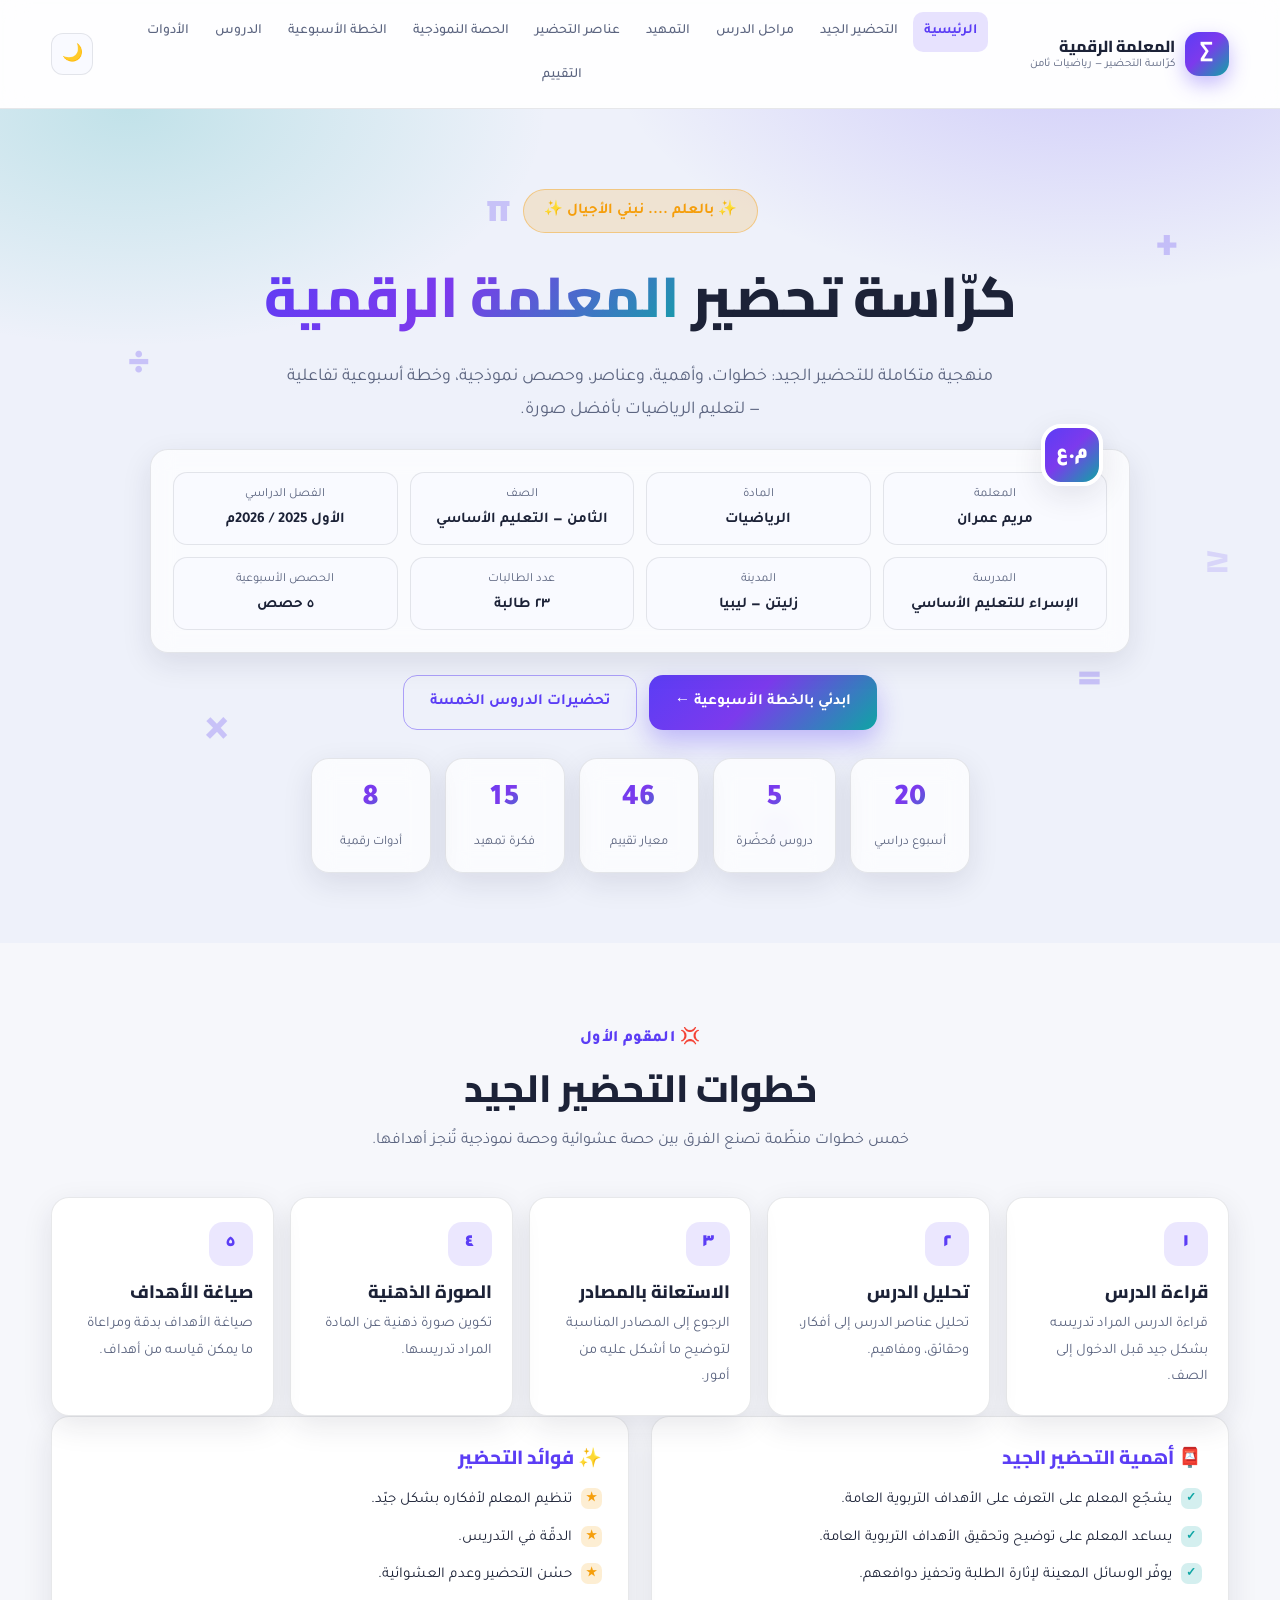
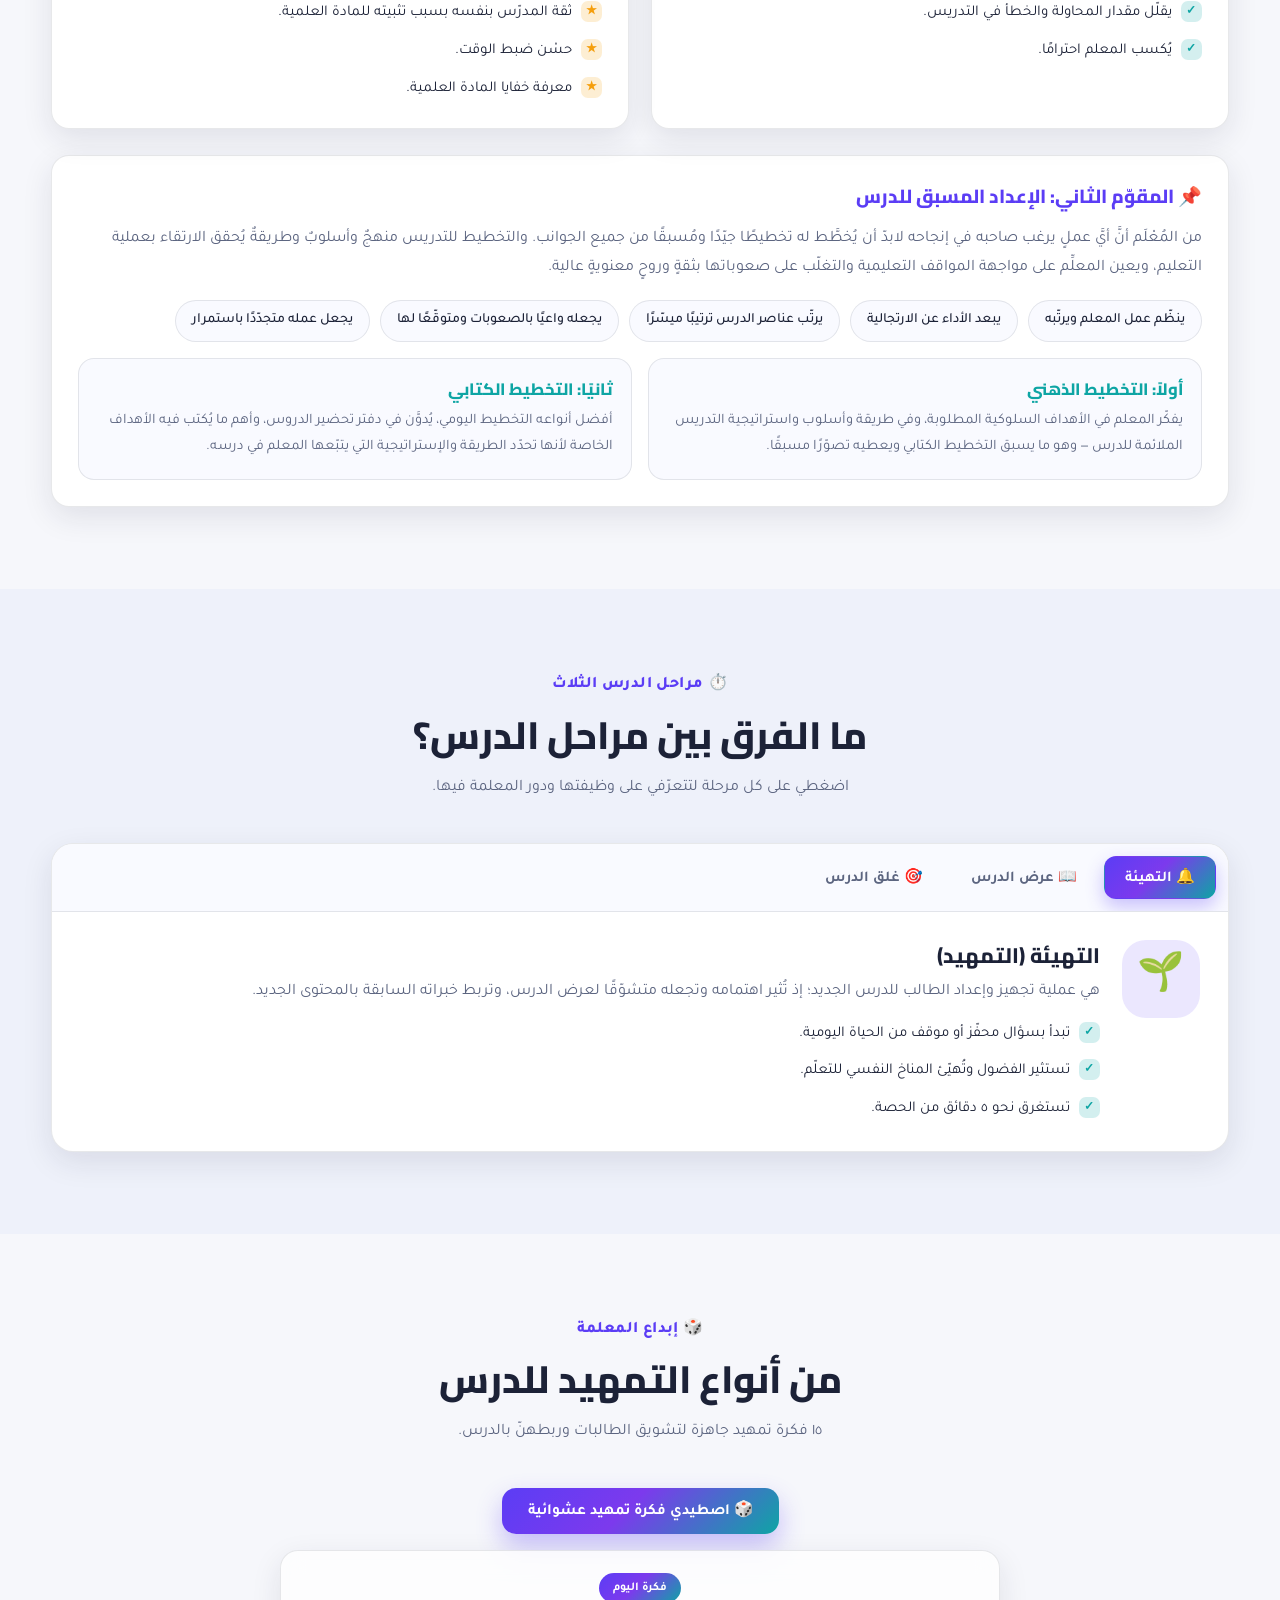
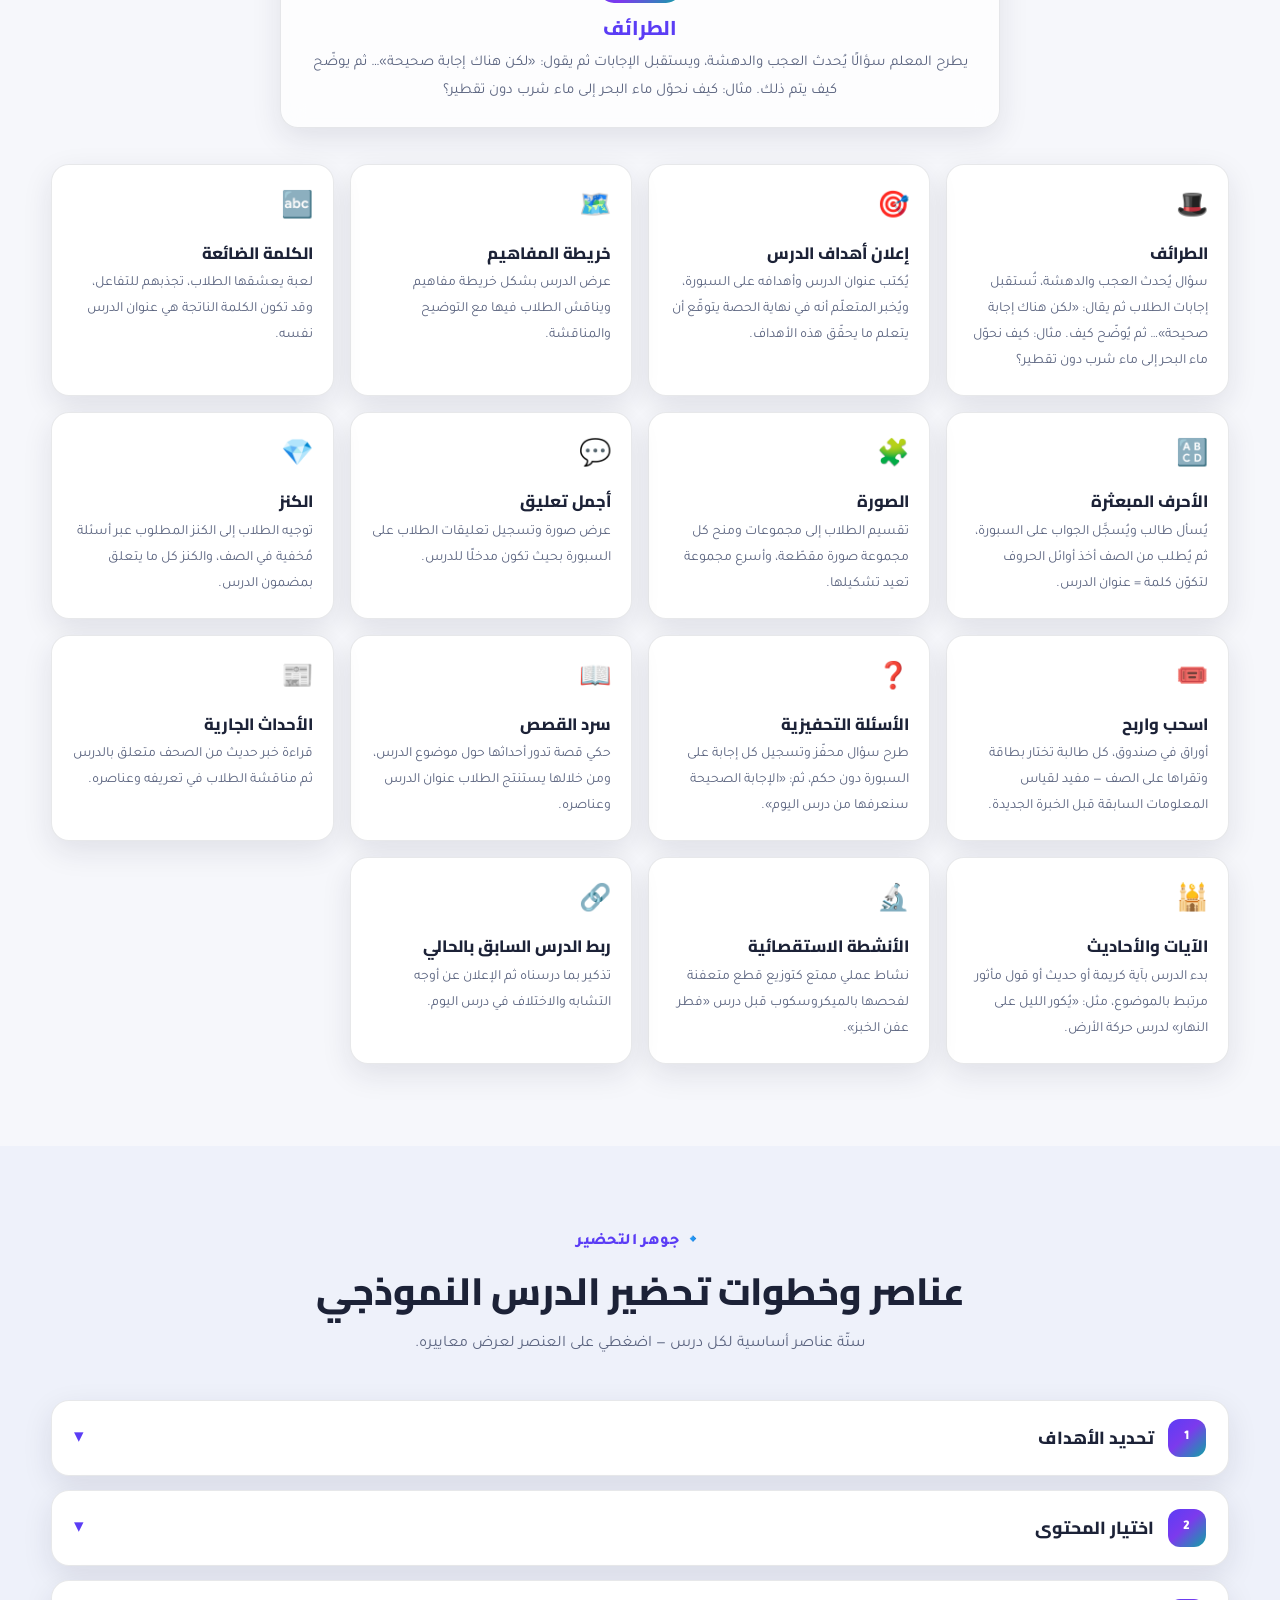
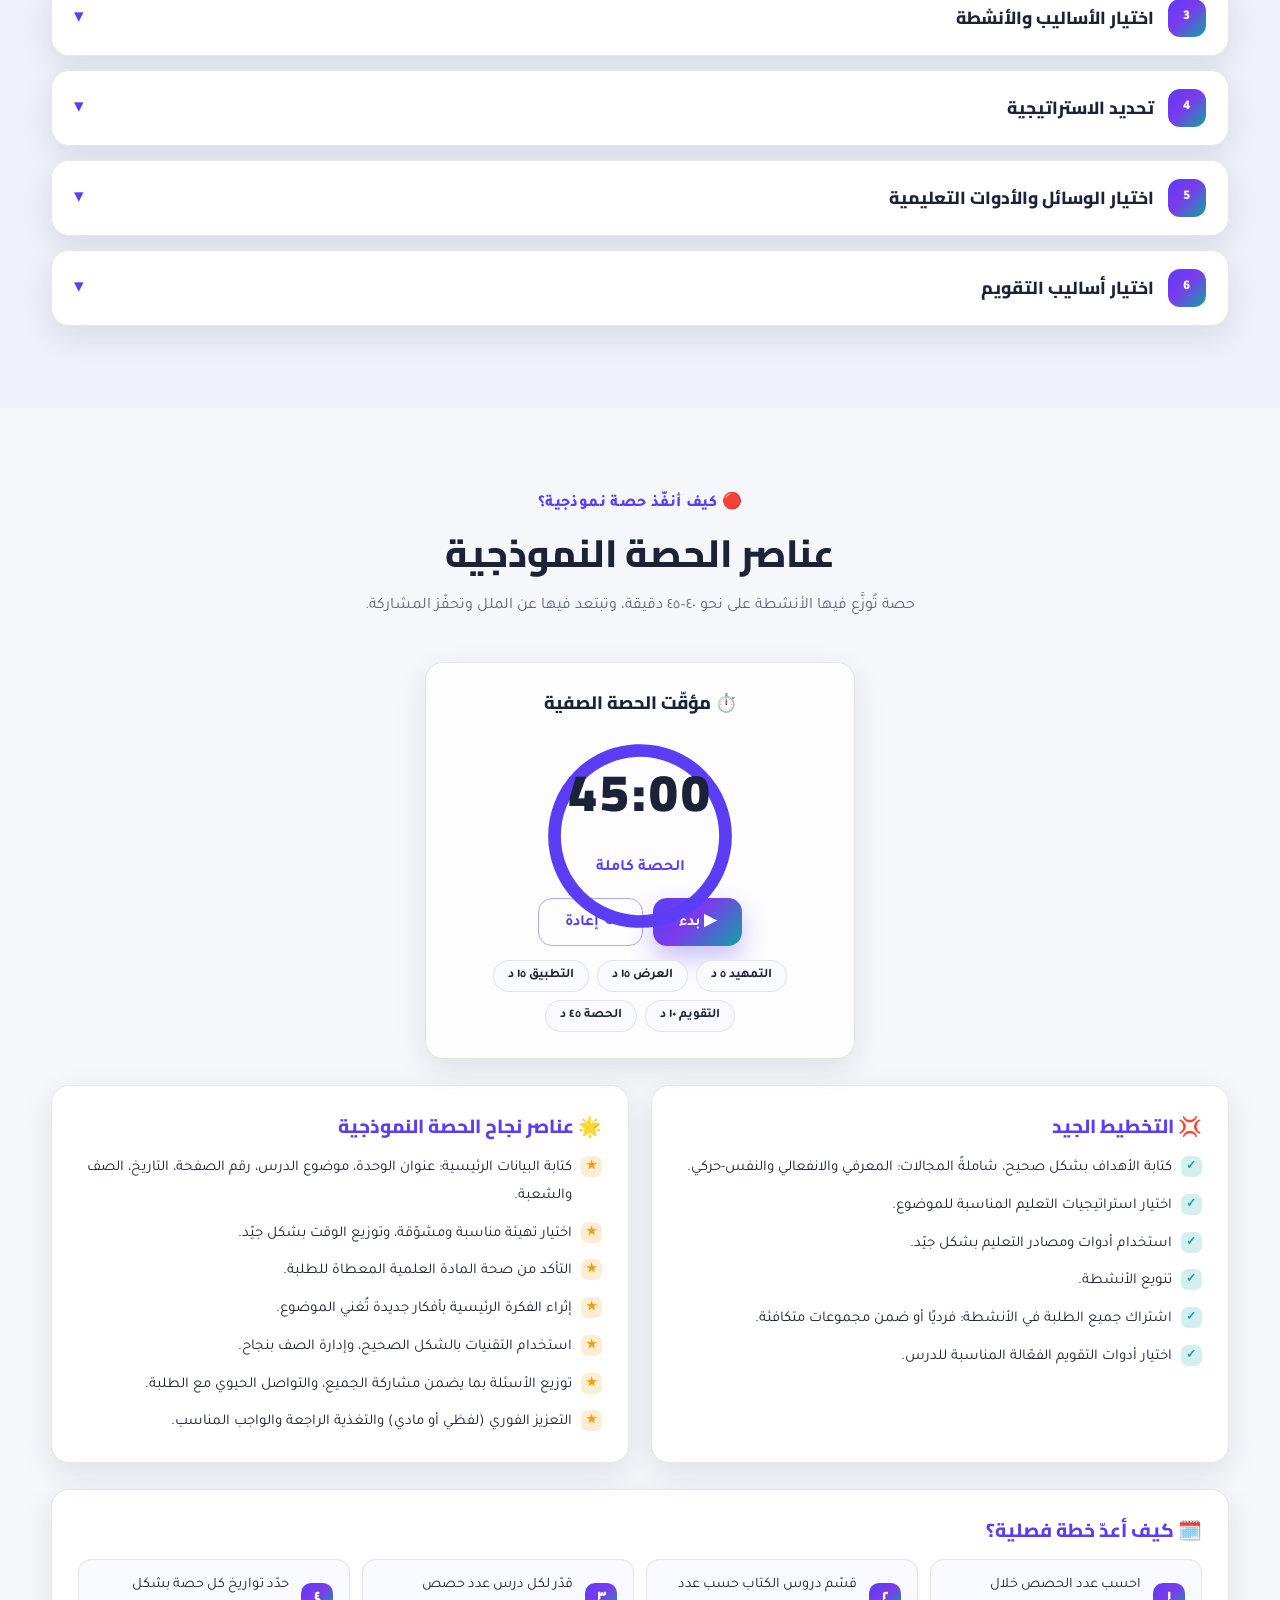
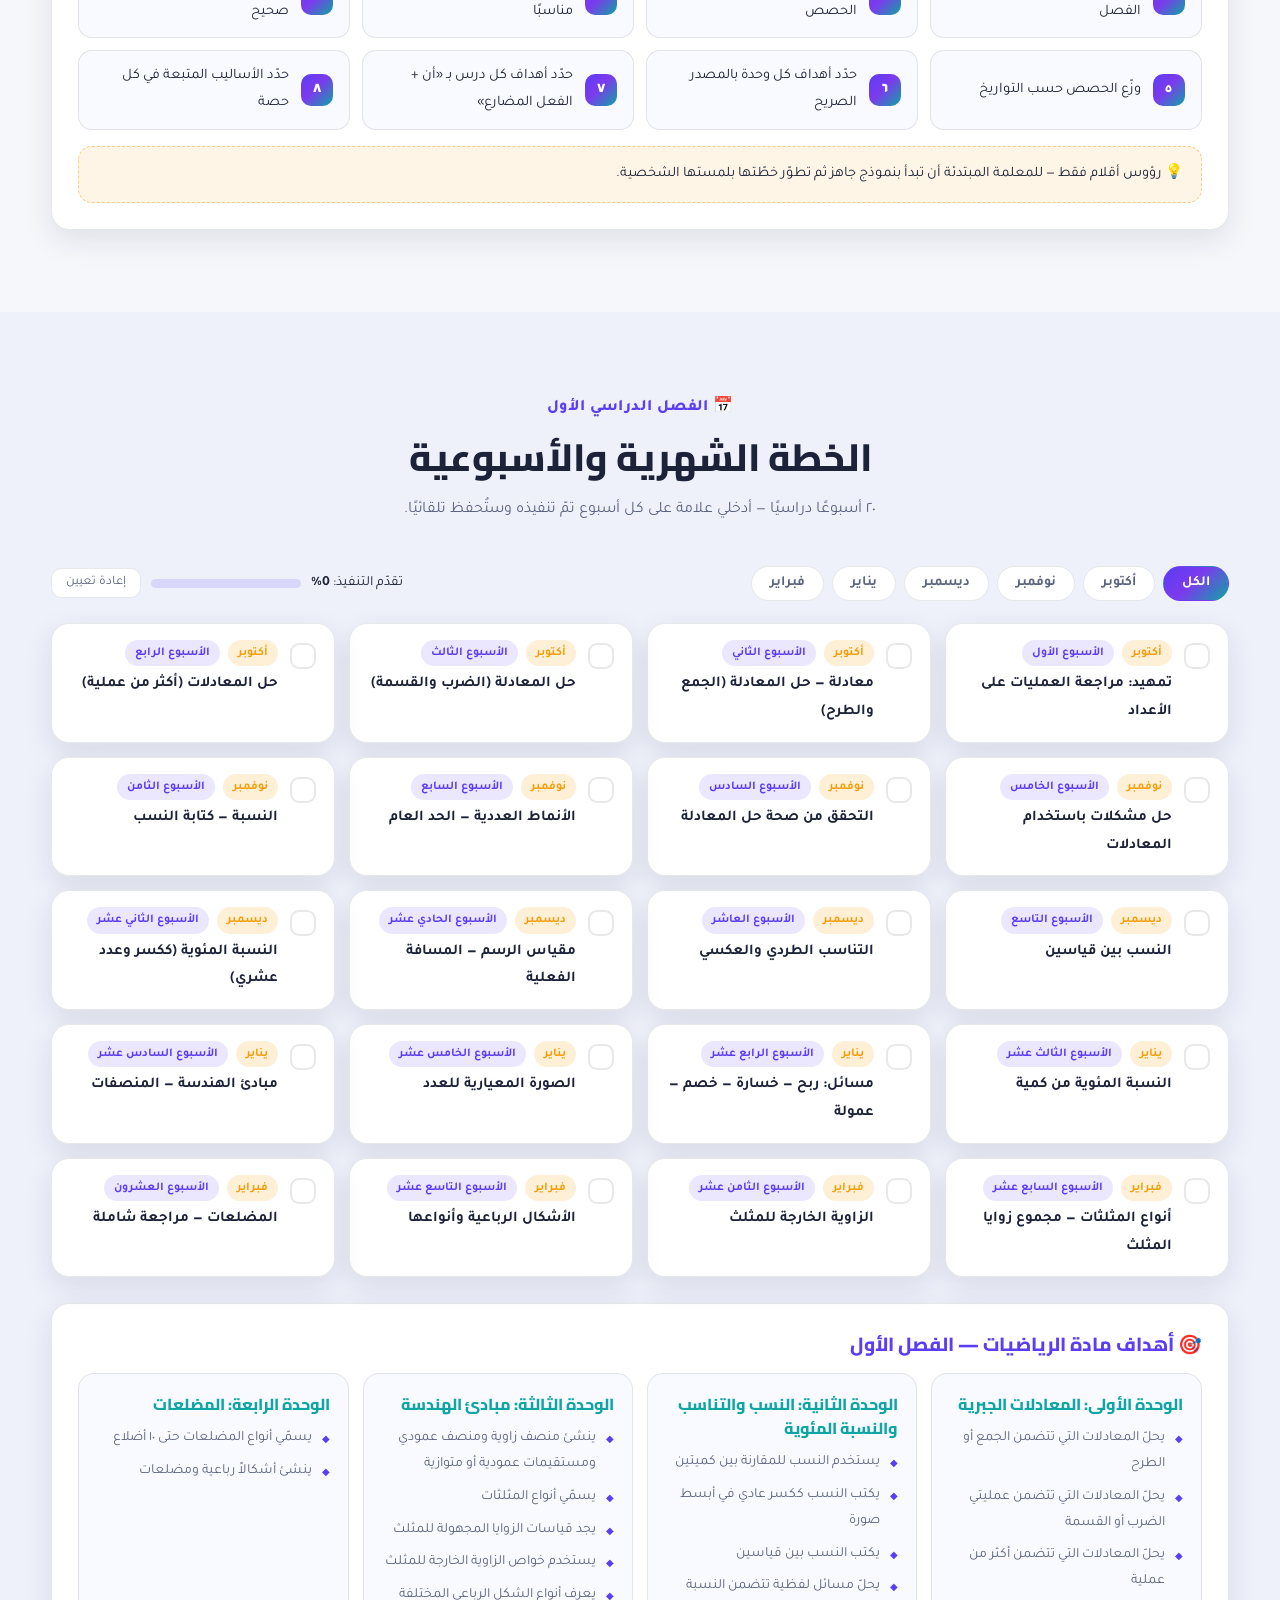
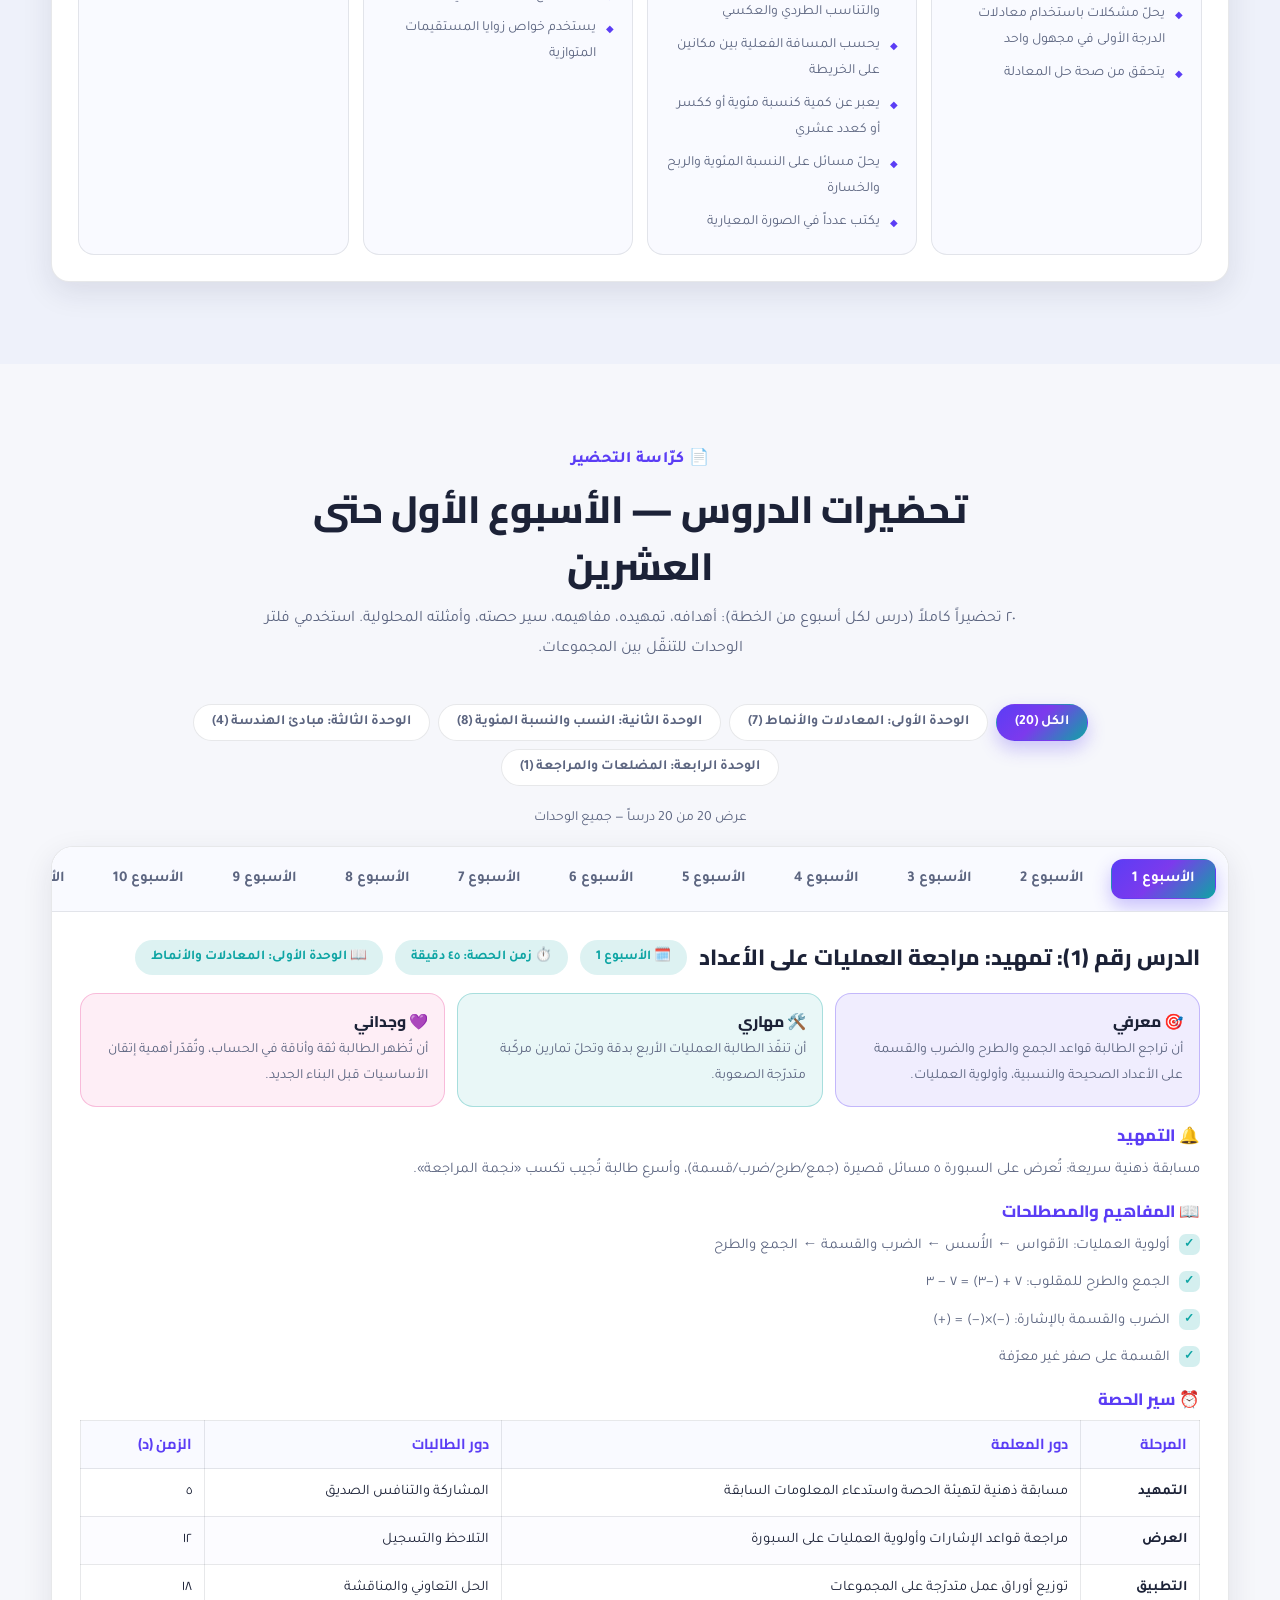
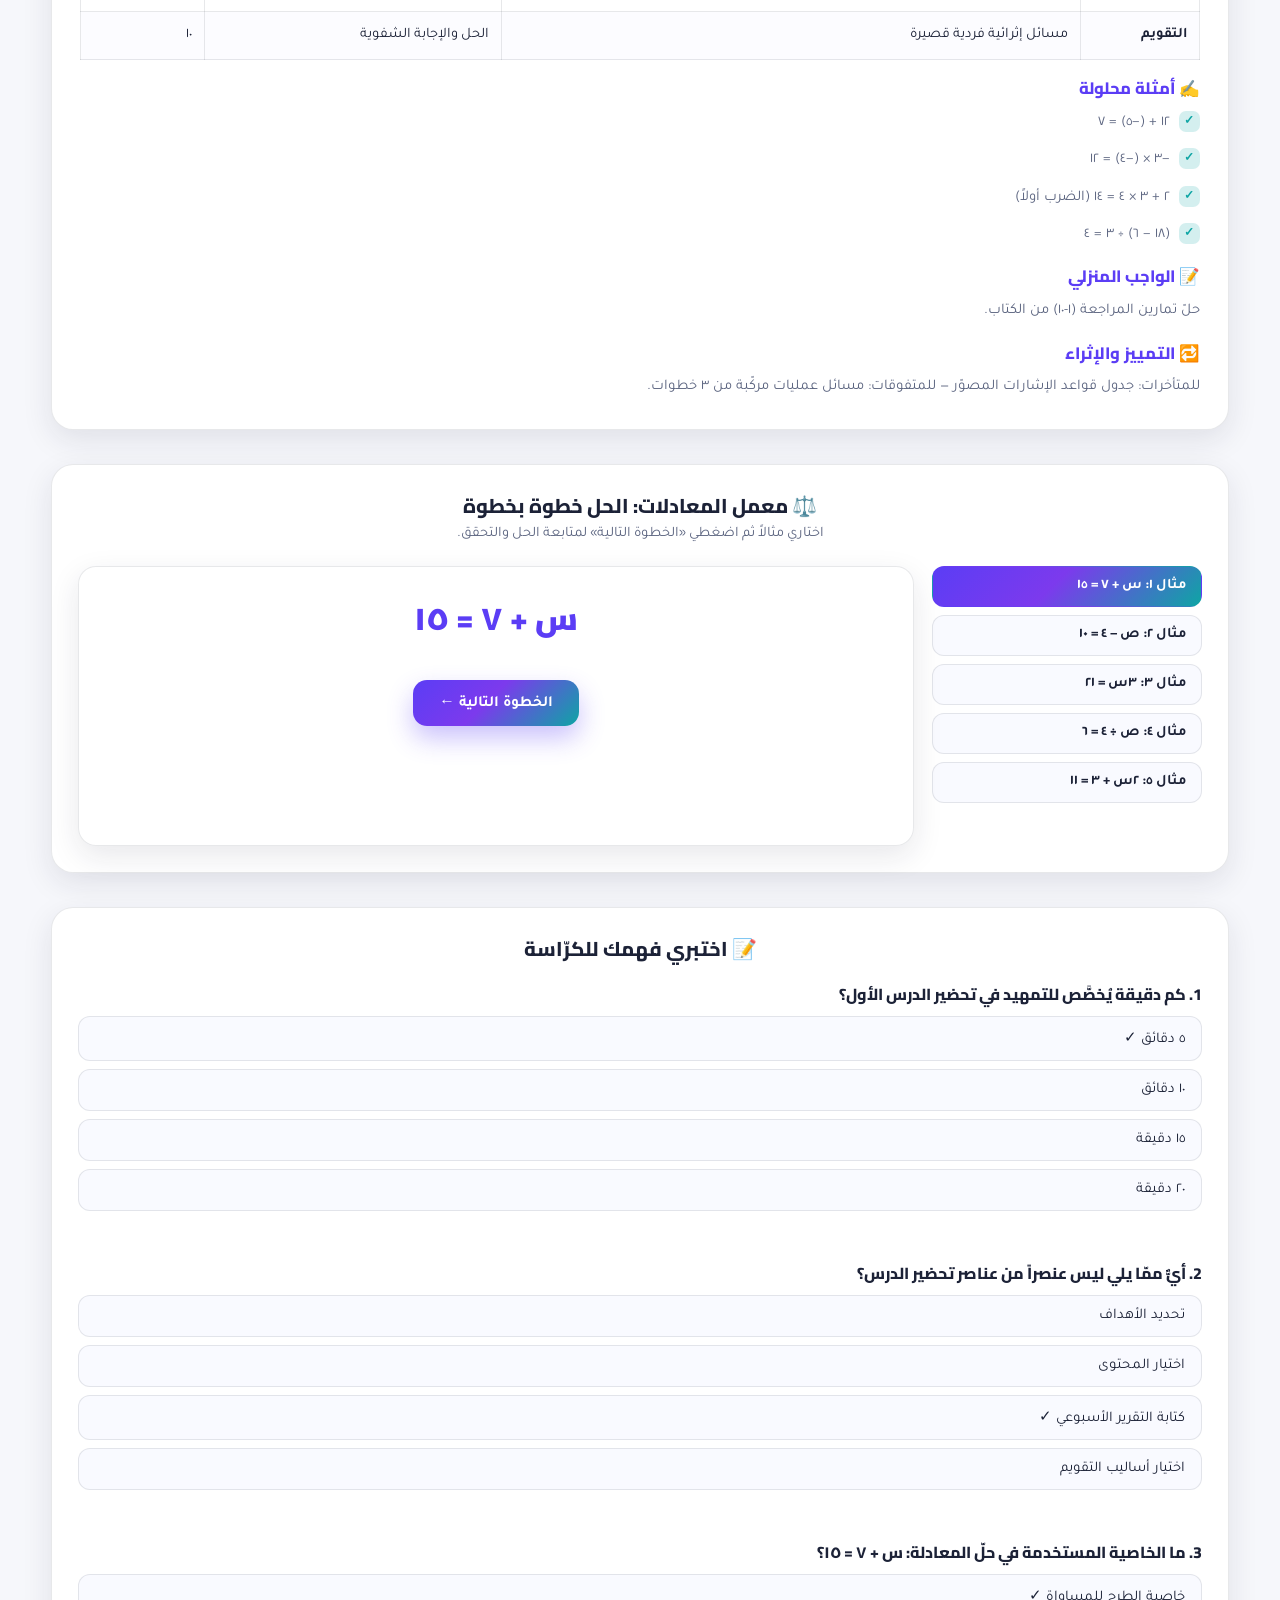
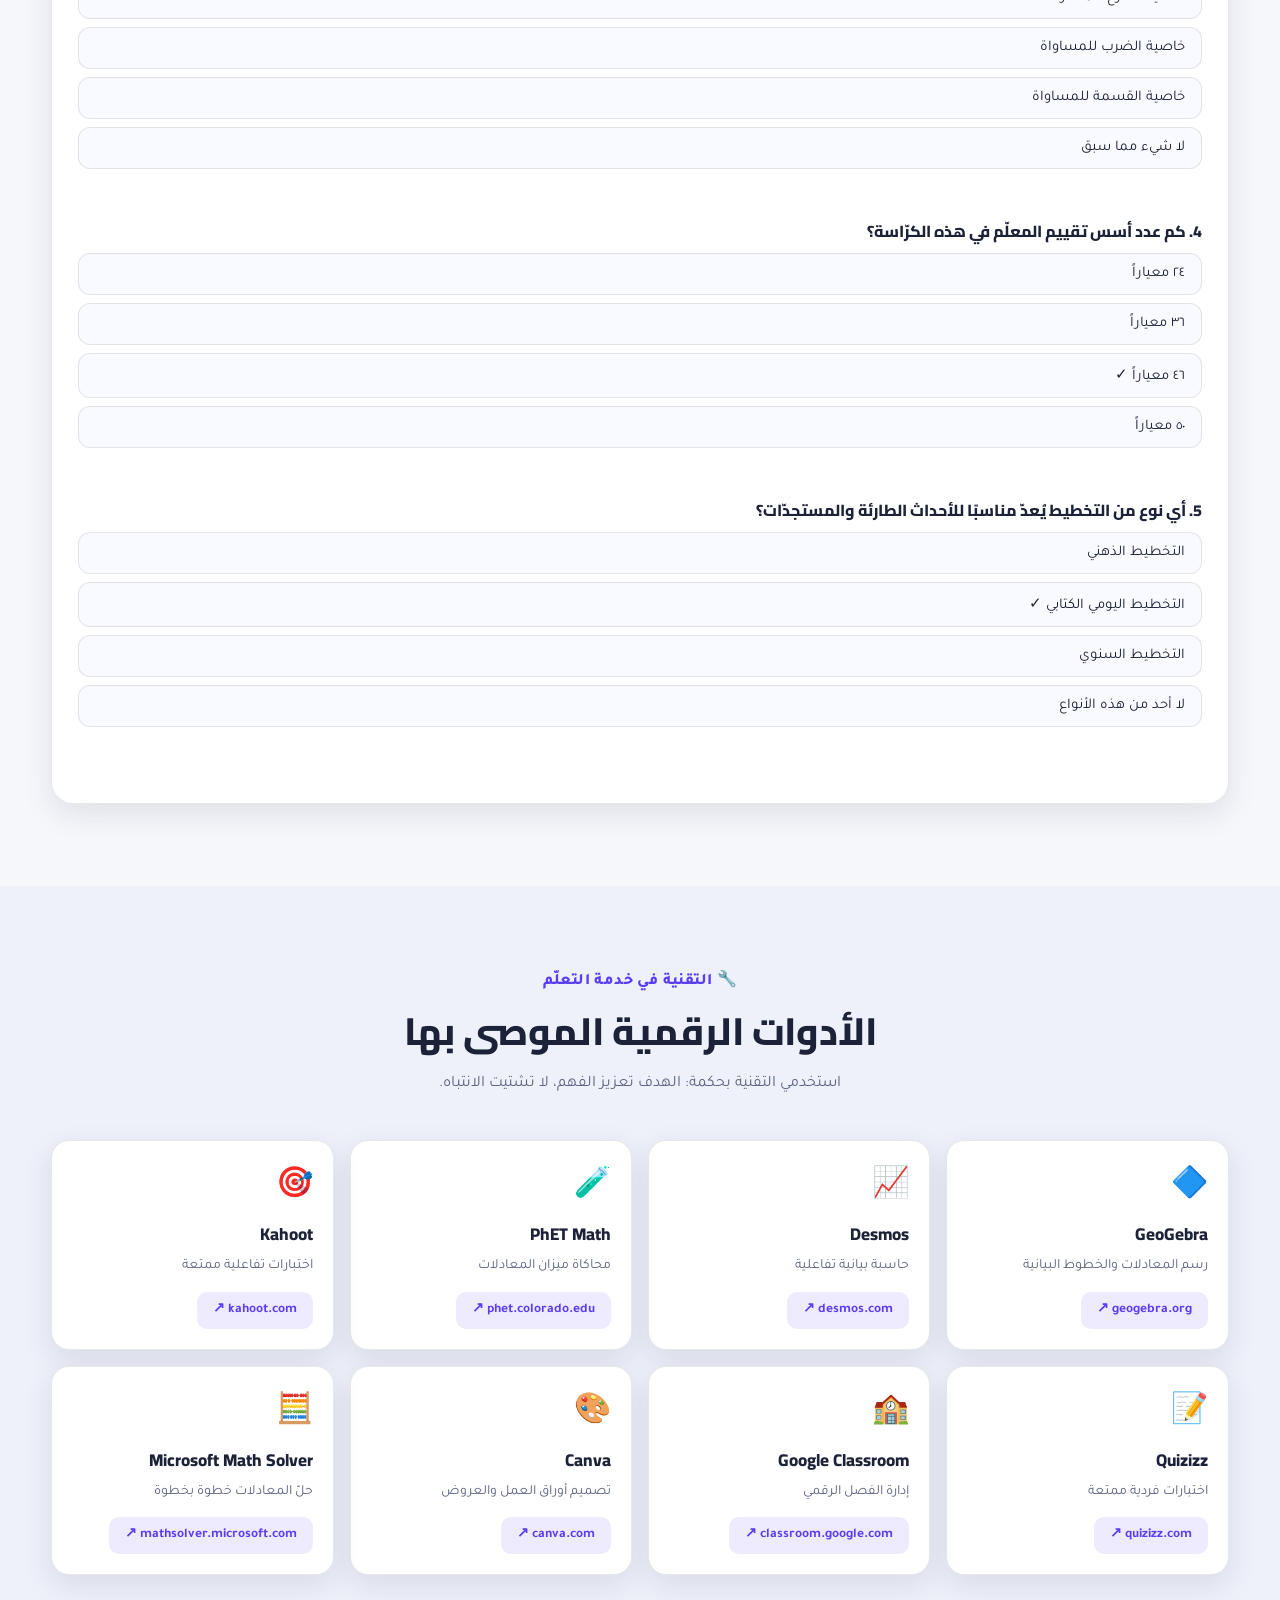
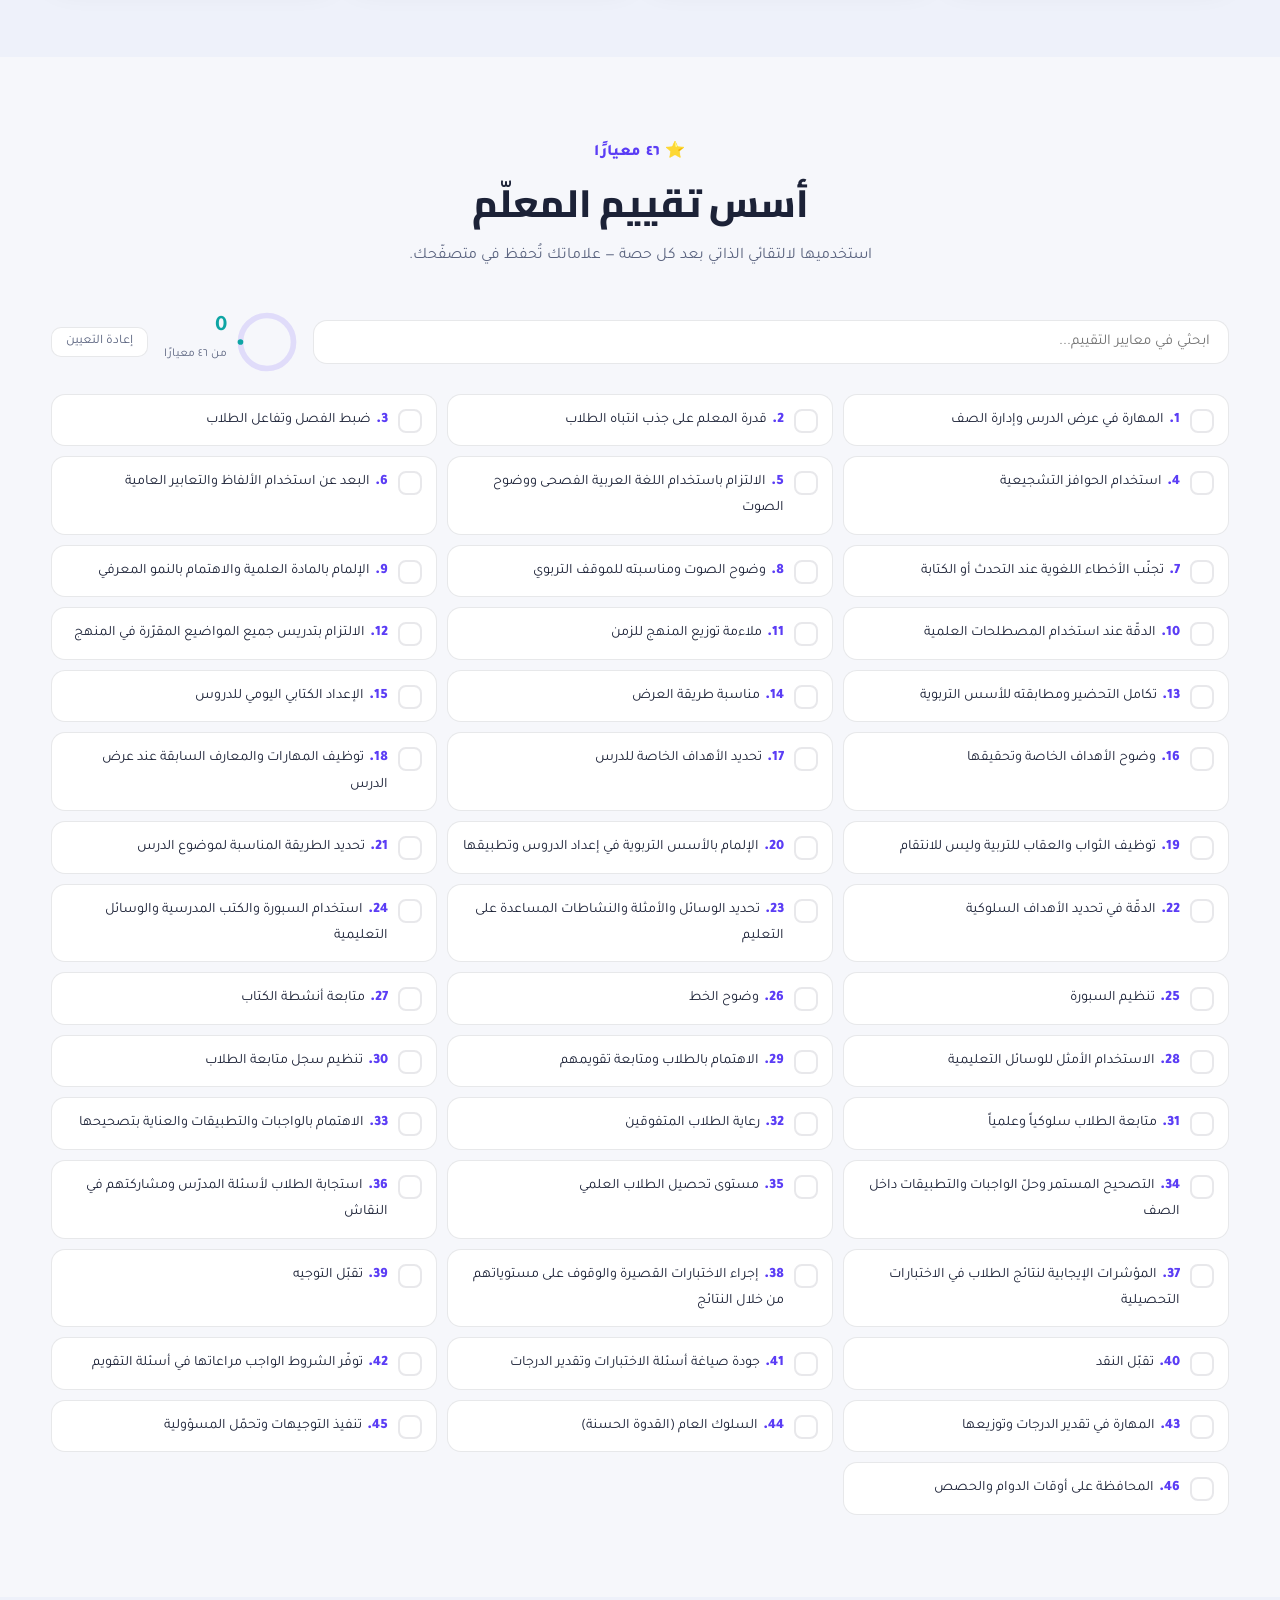
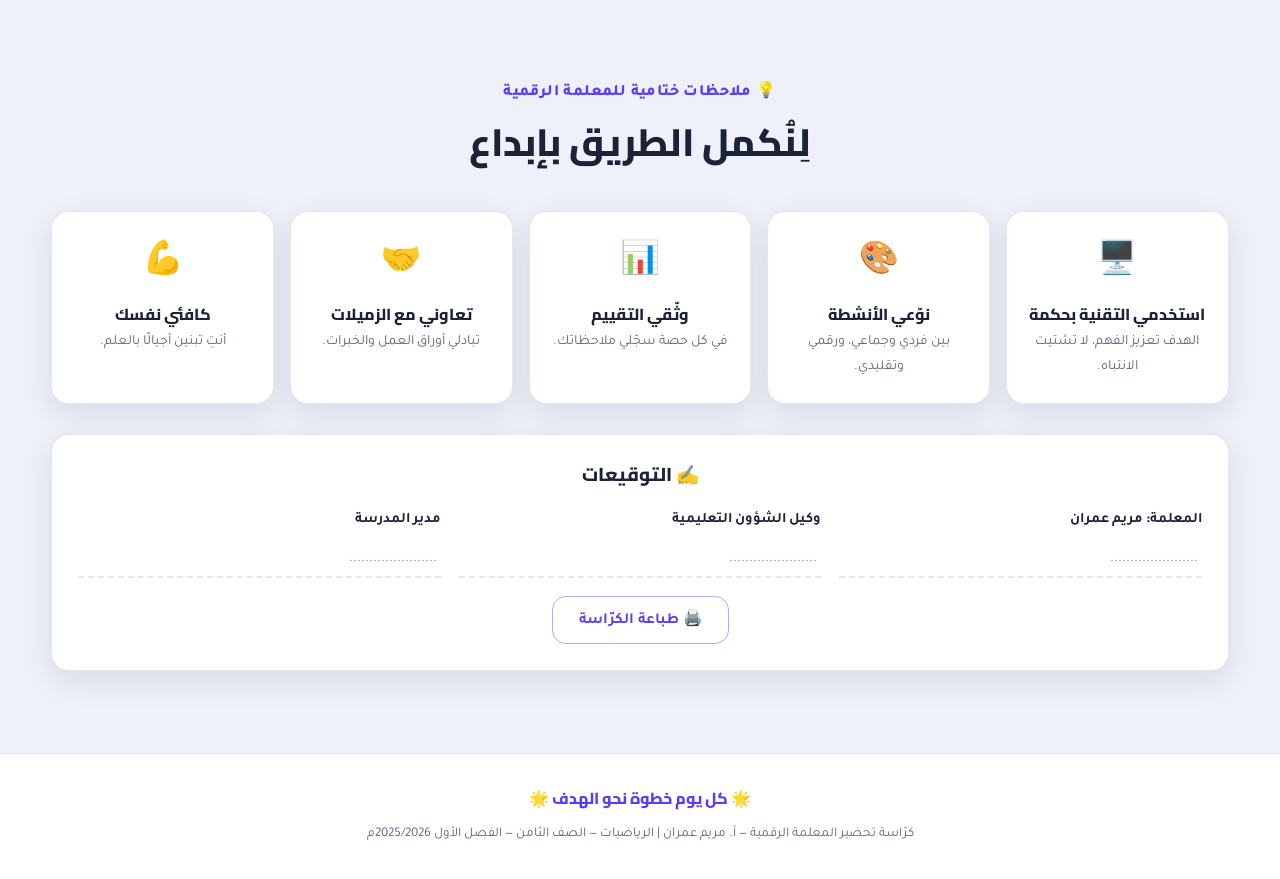
==== commit 1f7d95bc: "إضافة تحضير جميع الدروس العشرين مع فلتر الوحدات" ====
--- a/index.html
+++ b/index.html
@@ -364,9 +364,11 @@
   <div class="container">
     <div class="section-head reveal">
       <p class="kicker">📄 كرّاسة التحضير</p>
-      <h2>تحضيرات الدروس الخمسة</h2>
-      <p class="section-desc">وحدة «المعادلات الجبرية» — كل درس: أهدافه، تمهيده، مفاهيمه، سير حصته، وواجبه.</p>
-    </div>
+      <h2>تحضيرات الدروس — الأسبوع الأول حتى العشرين</h2>
+      <p class="section-desc">٢٠ تحضيراً كاملاً (درس لكل أسبوع من الخطة): أهدافه، تمهيده، مفاهيمه، سير حصته، وأمثلته المحلولية. استخدمي فلتر الوحدات للتنقّل بين المجموعات.</p>
+    </div>
+    <div class="unit-filter" id="unitFilter"></div>
+    <p class="lesson-count" id="lessonCount"></p>
     <div class="tabs" data-tabs="lessons">
       <div class="tab-bar scrollable" id="lessonTabs"></div>
       <div class="tab-panels" id="lessonPanels"></div>
--- a/styles.css
+++ b/styles.css
@@ -340,6 +340,14 @@
 .unit li::before{content:"◆";position:absolute;right:0;color:var(--brand);font-size:10px;top:6px}
 
 /* ---------- تحضيرات الدروس ---------- */
+.unit-filter{display:flex;flex-wrap:wrap;gap:8px;justify-content:center;margin-bottom:20px}
+.unit-filter button{
+  border:1px solid var(--line);background:var(--surface);color:var(--muted);cursor:pointer;
+  padding:9px 18px;border-radius:999px;font-weight:700;font-size:14px;transition:.25s
+}
+.unit-filter button:hover{border-color:var(--brand);color:var(--brand)}
+.unit-filter button.on{background:var(--grad);color:#fff;border-color:transparent;box-shadow:0 8px 18px rgba(91,61,245,.28)}
+.lesson-count{text-align:center;color:var(--muted);font-size:14px;margin-bottom:14px}
 .lesson-head{display:flex;flex-wrap:wrap;gap:12px;align-items:center;margin-bottom:18px}
 .lesson-head h3{font-size:22px}
 .chip{background:color-mix(in srgb,var(--accent) 14%,transparent);color:var(--accent);padding:5px 16px;border-radius:999px;font-size:13.5px;font-weight:700}
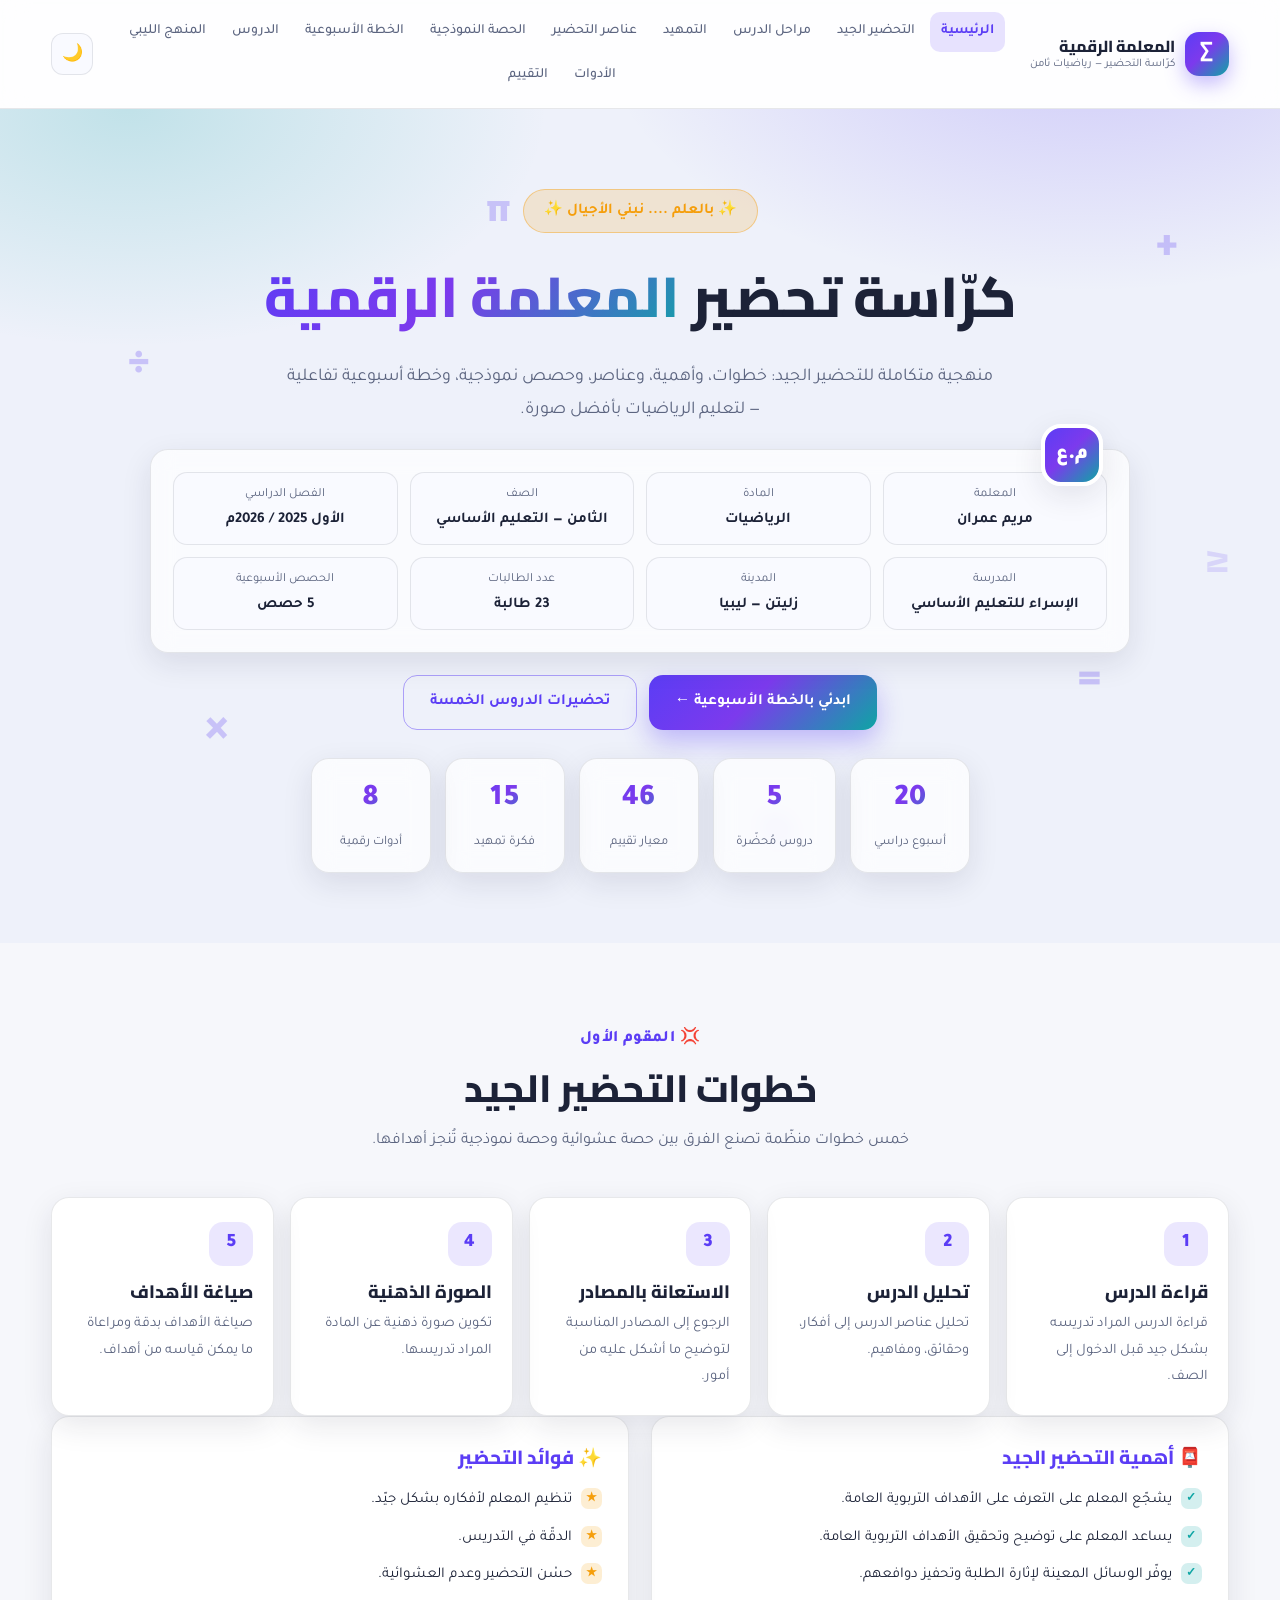
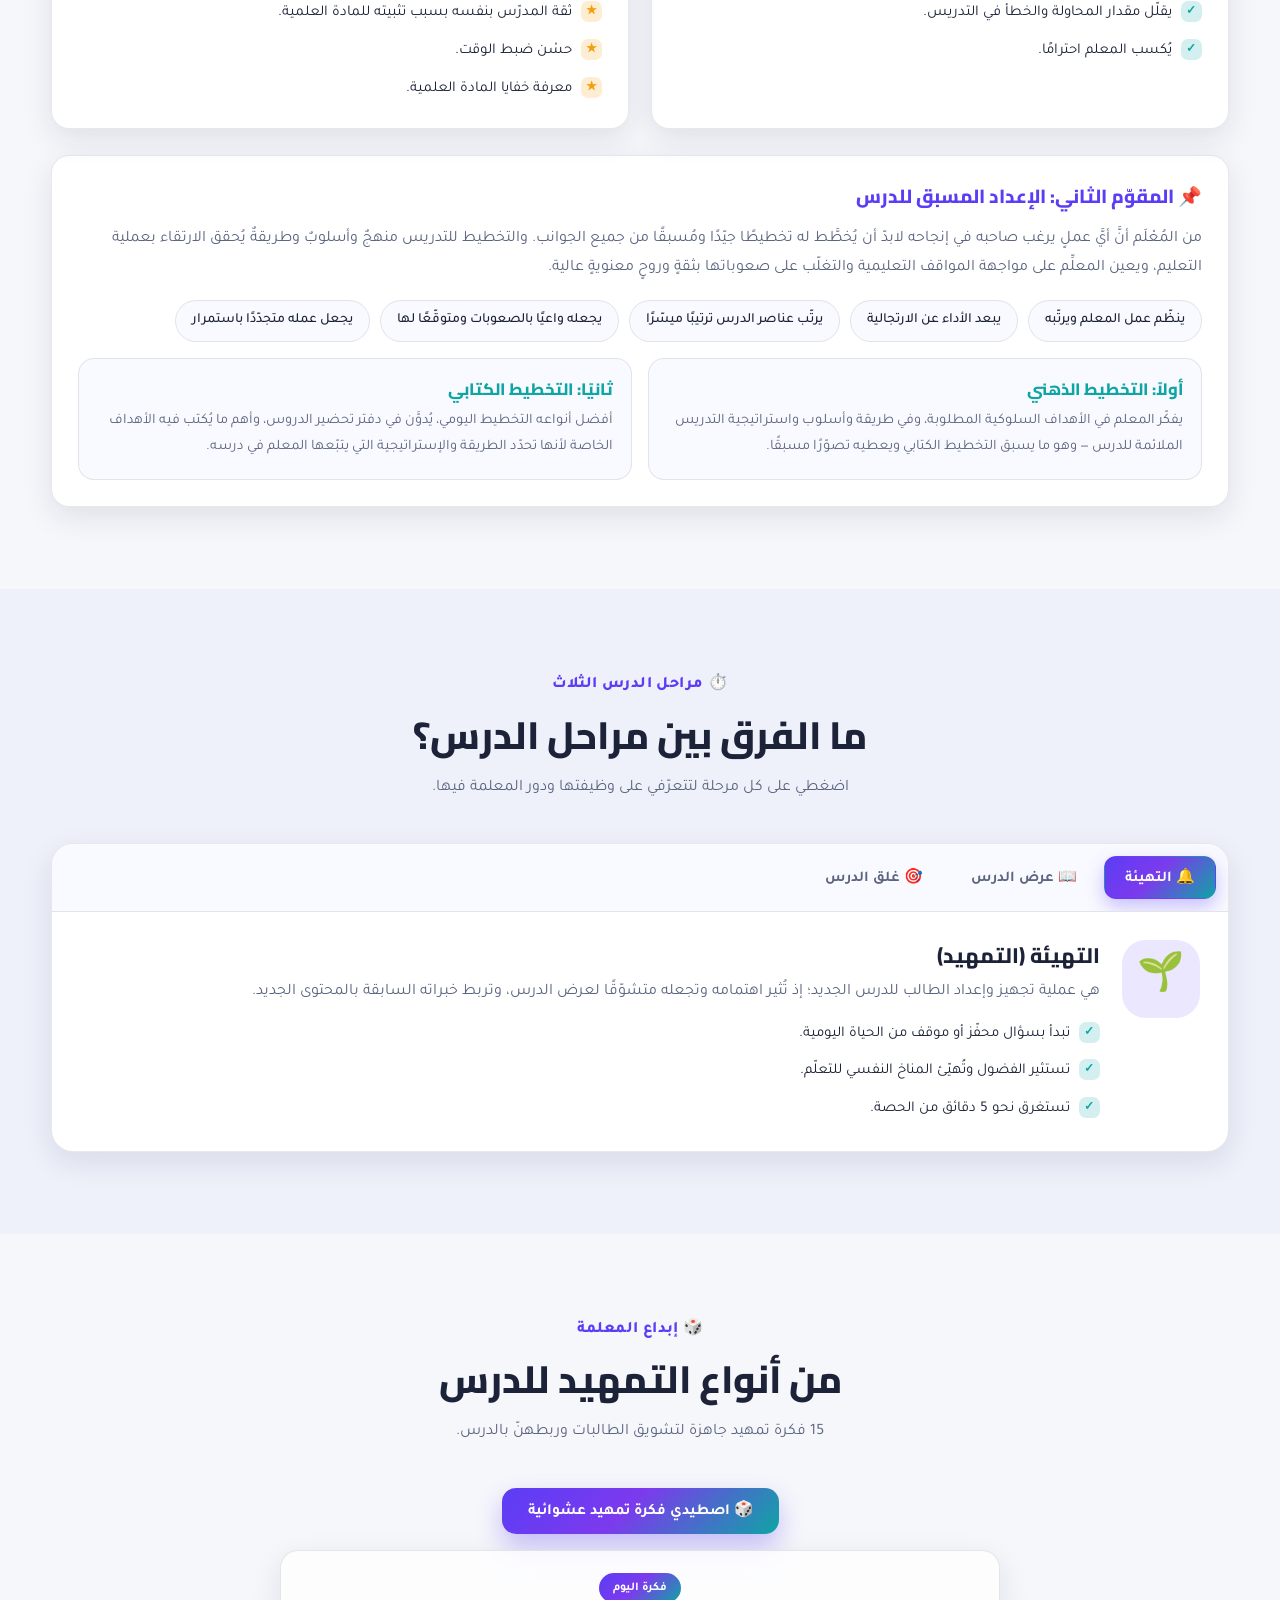
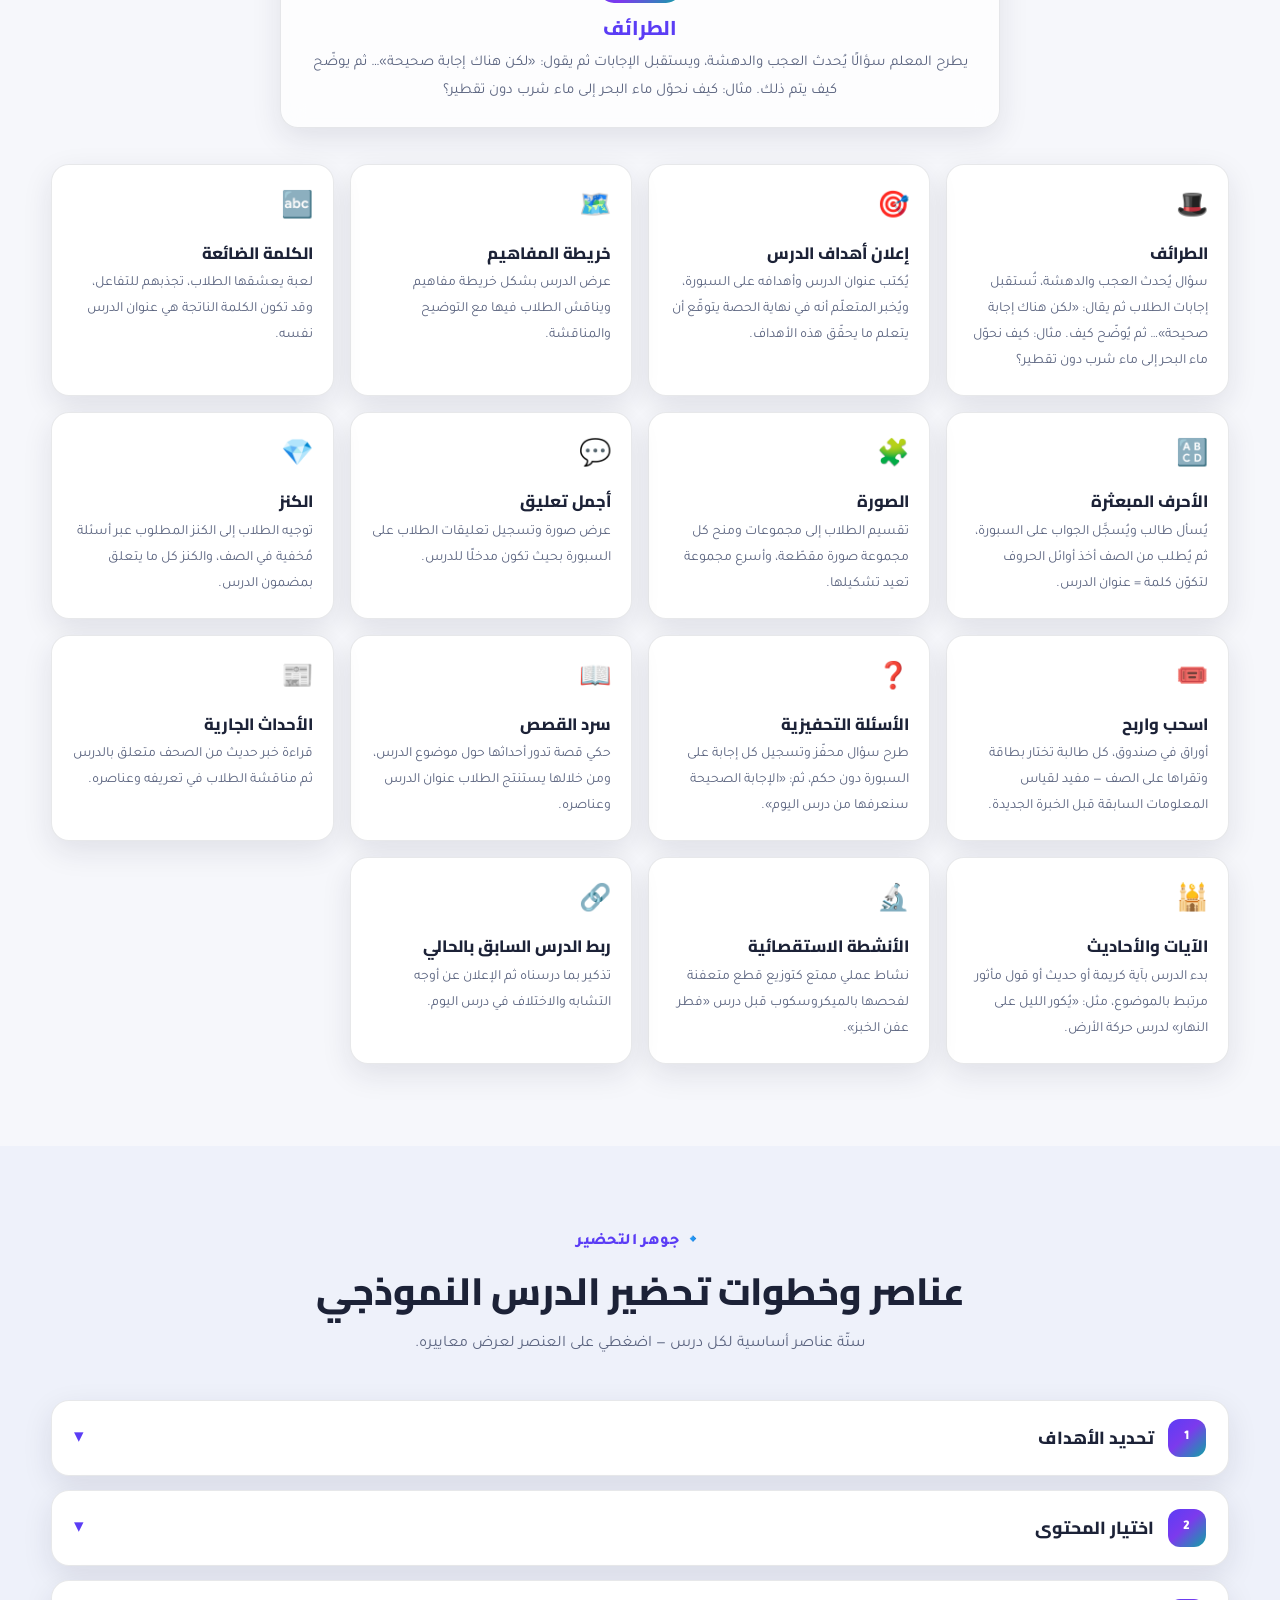
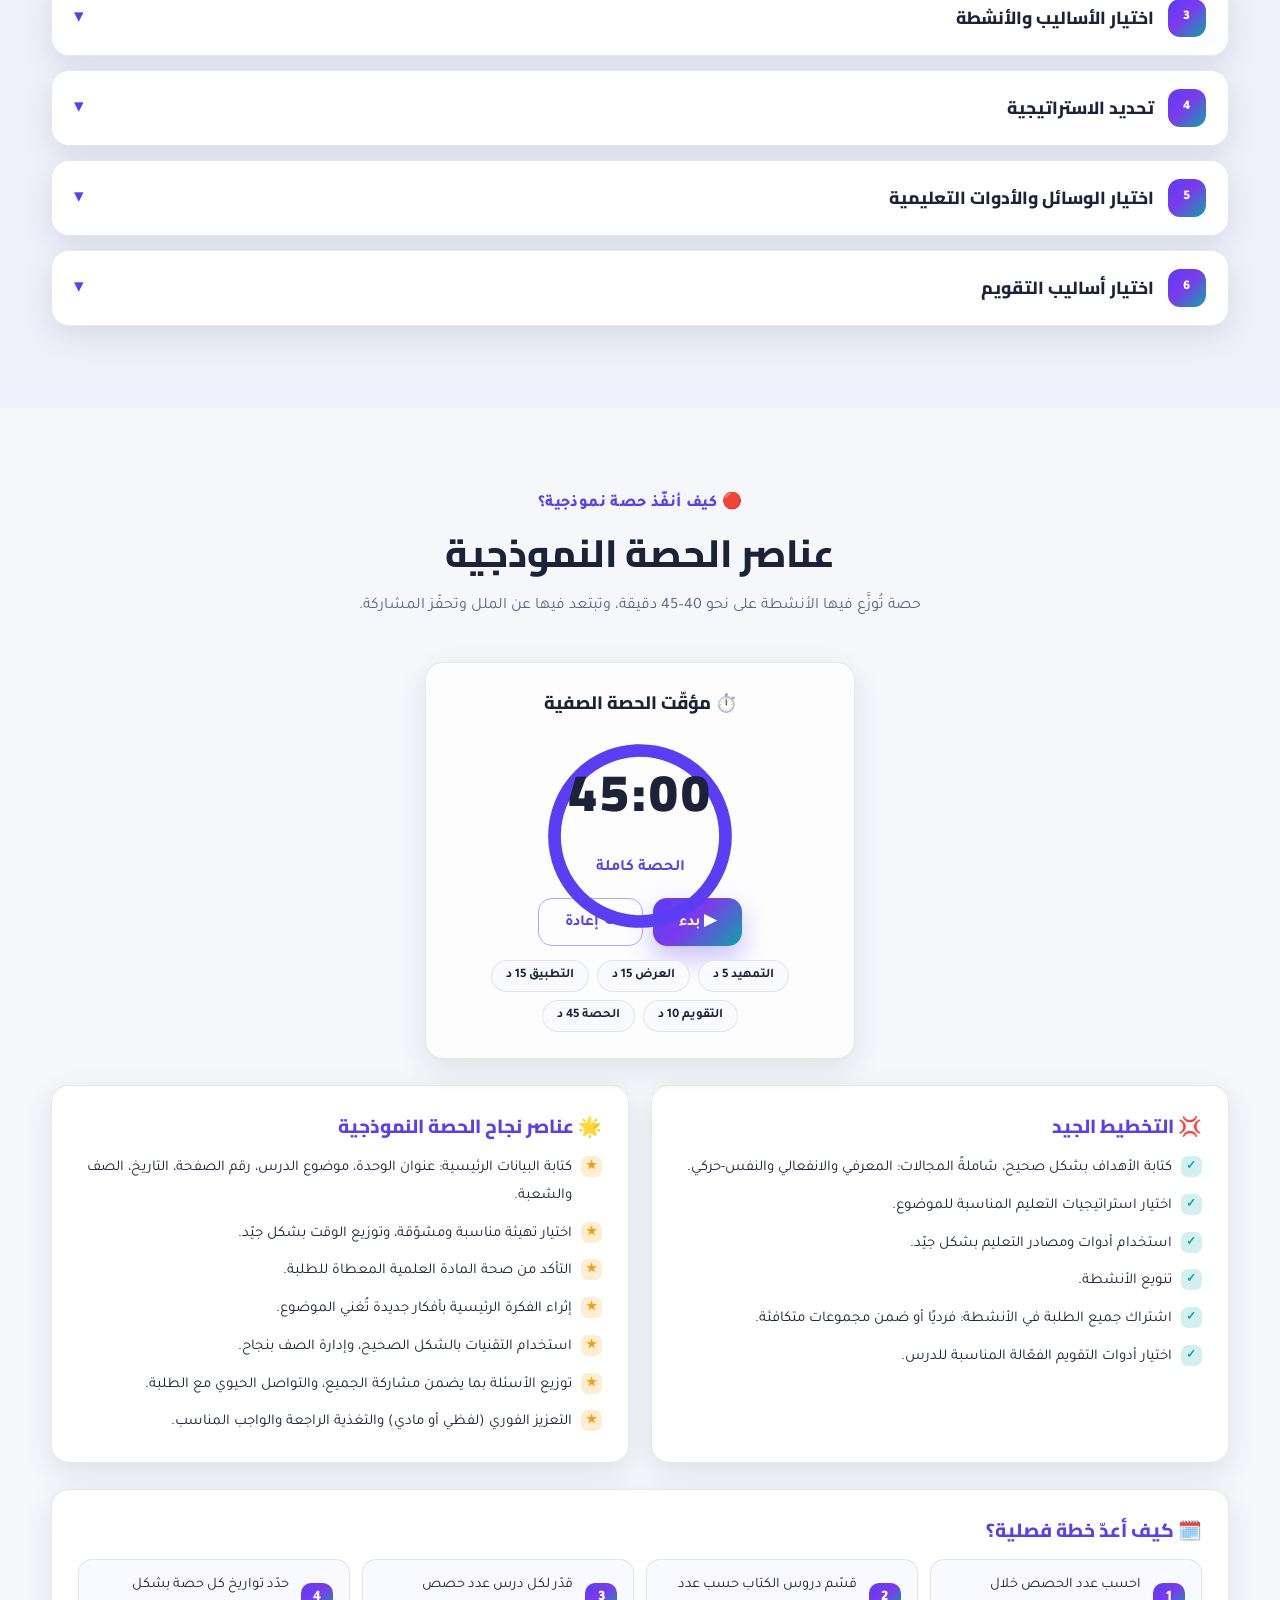
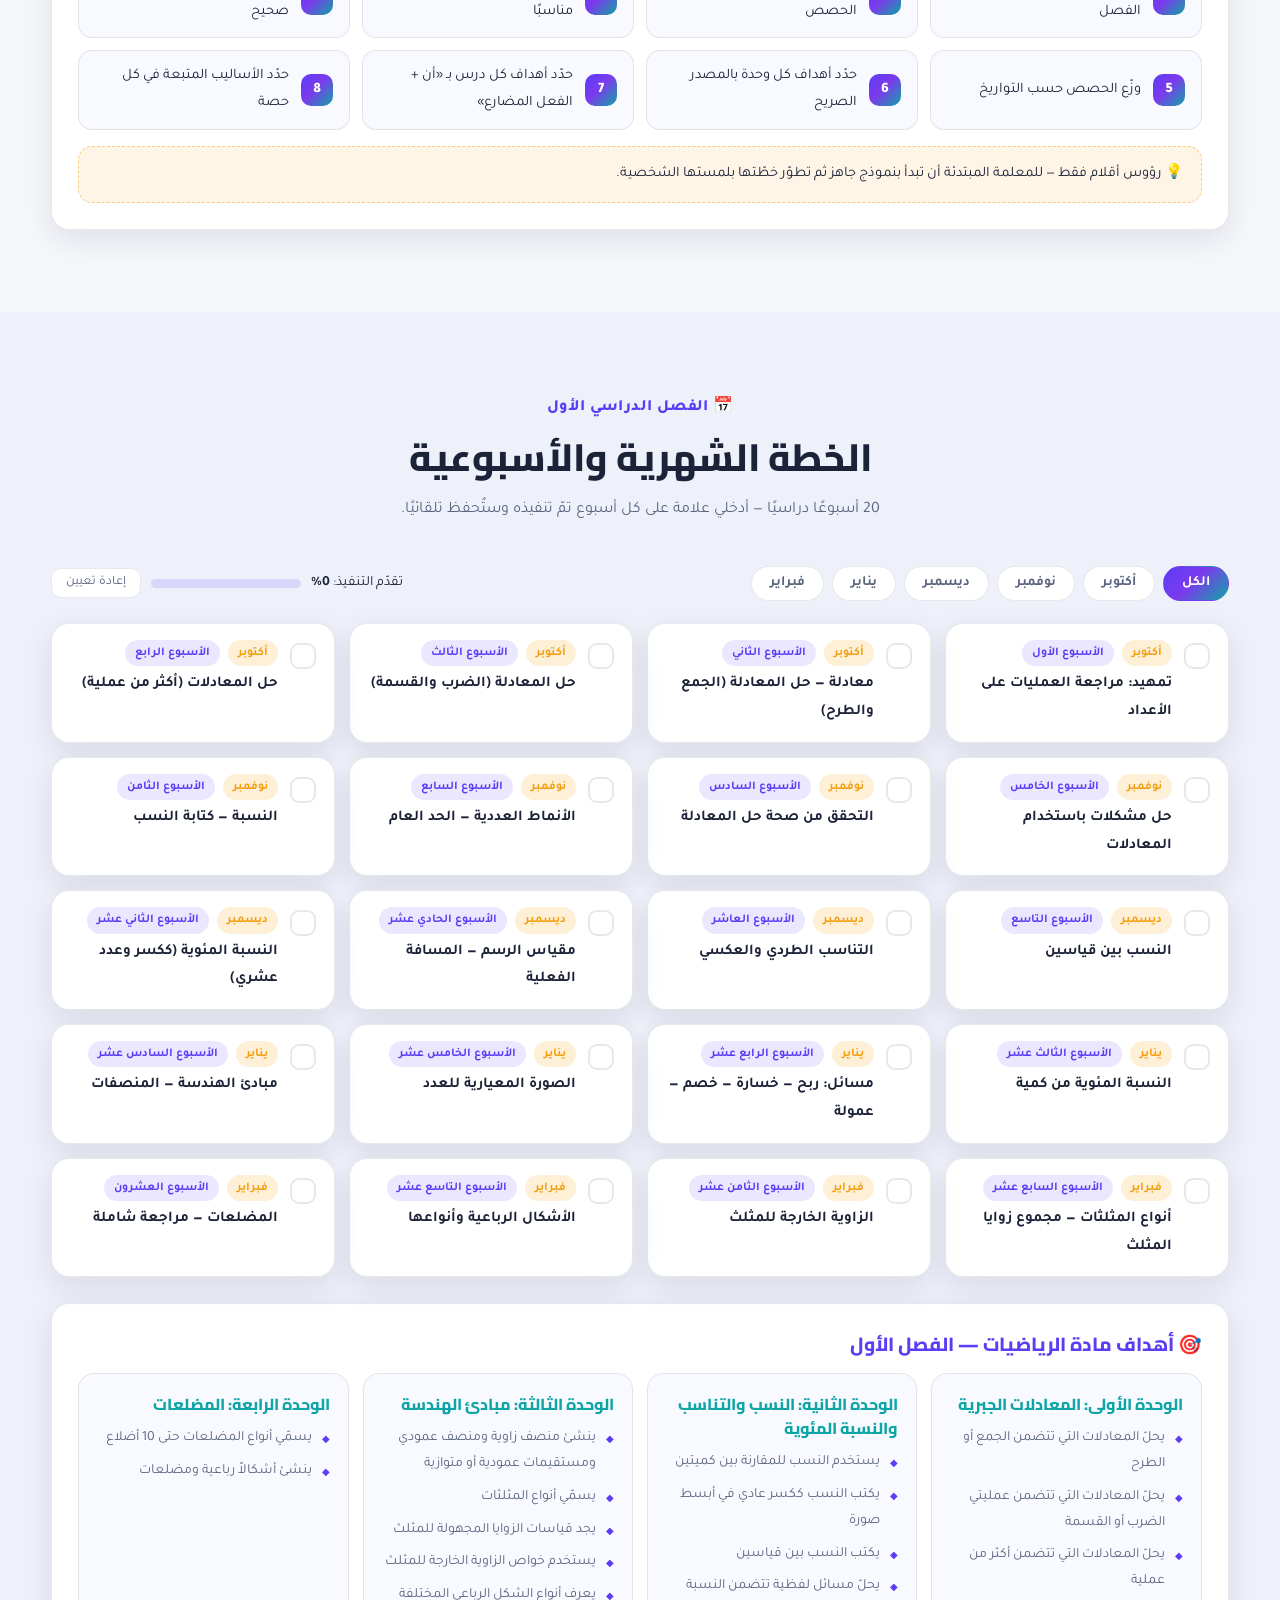
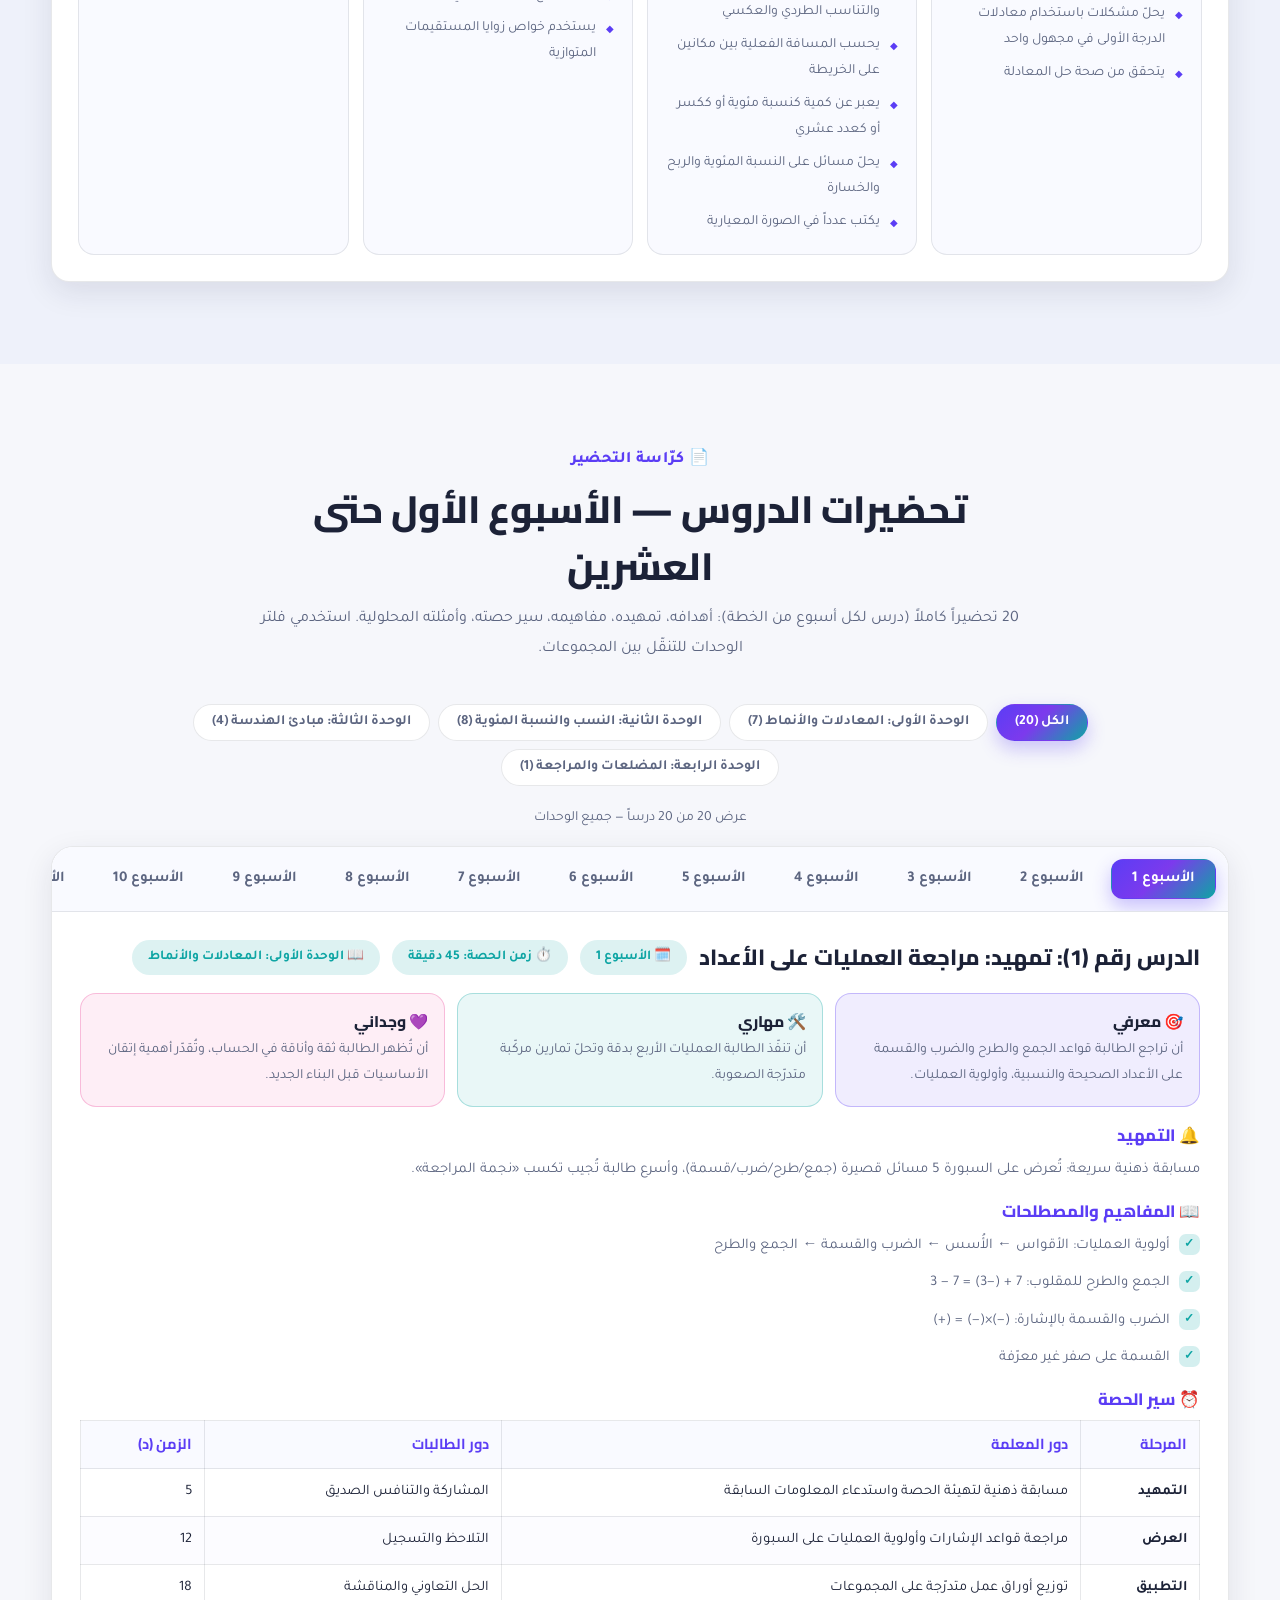
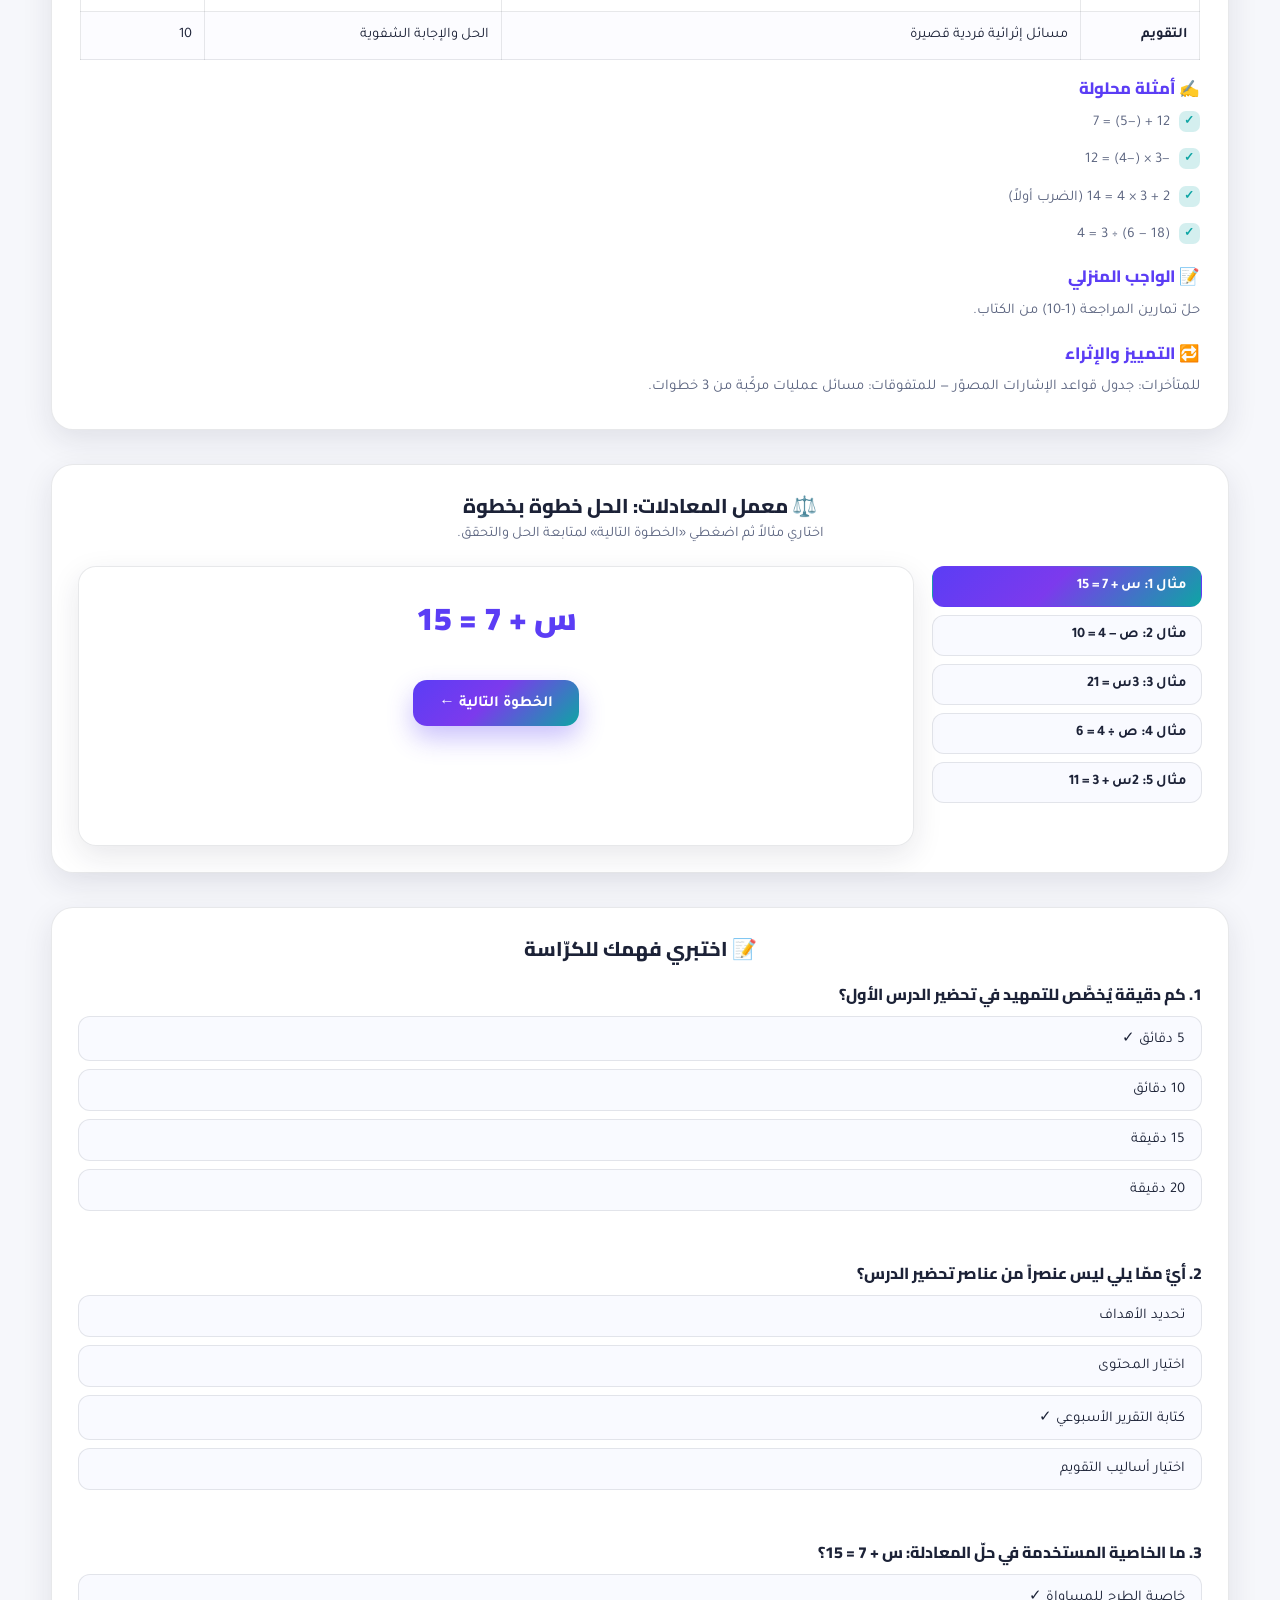
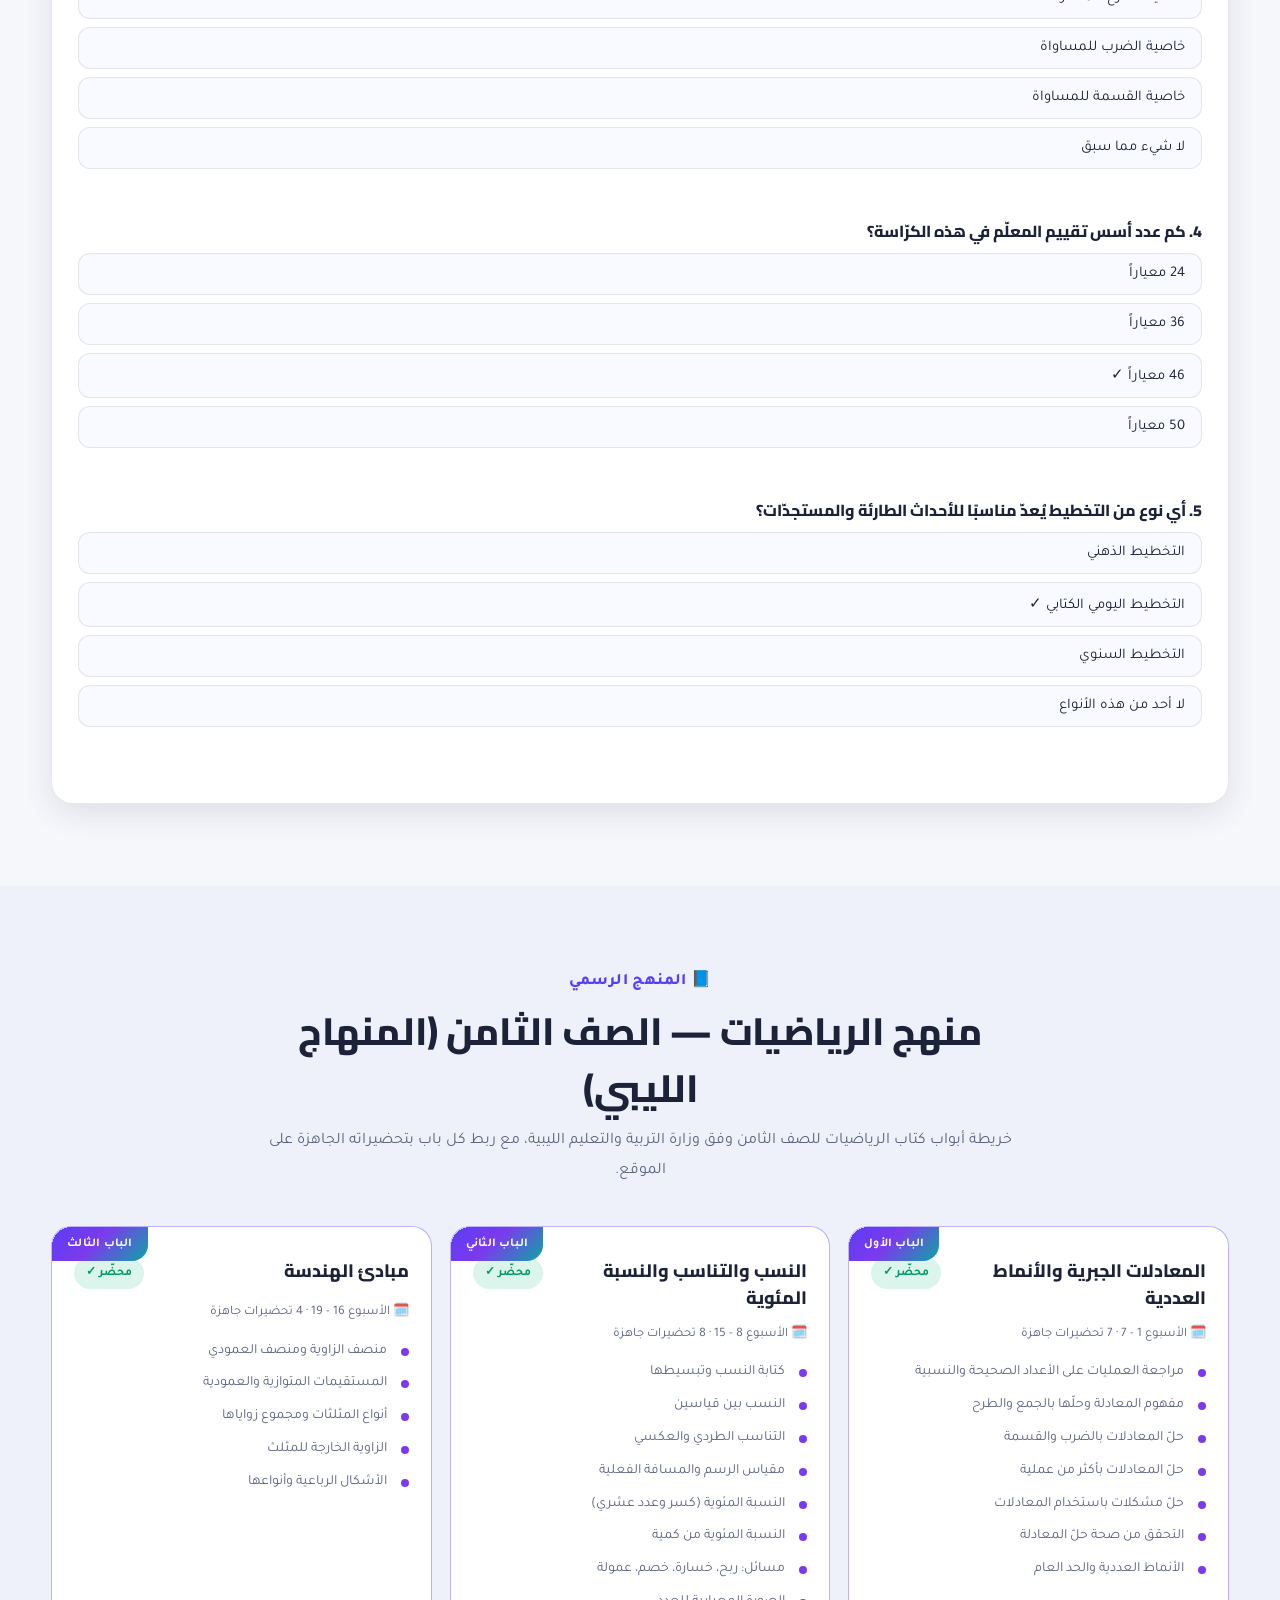
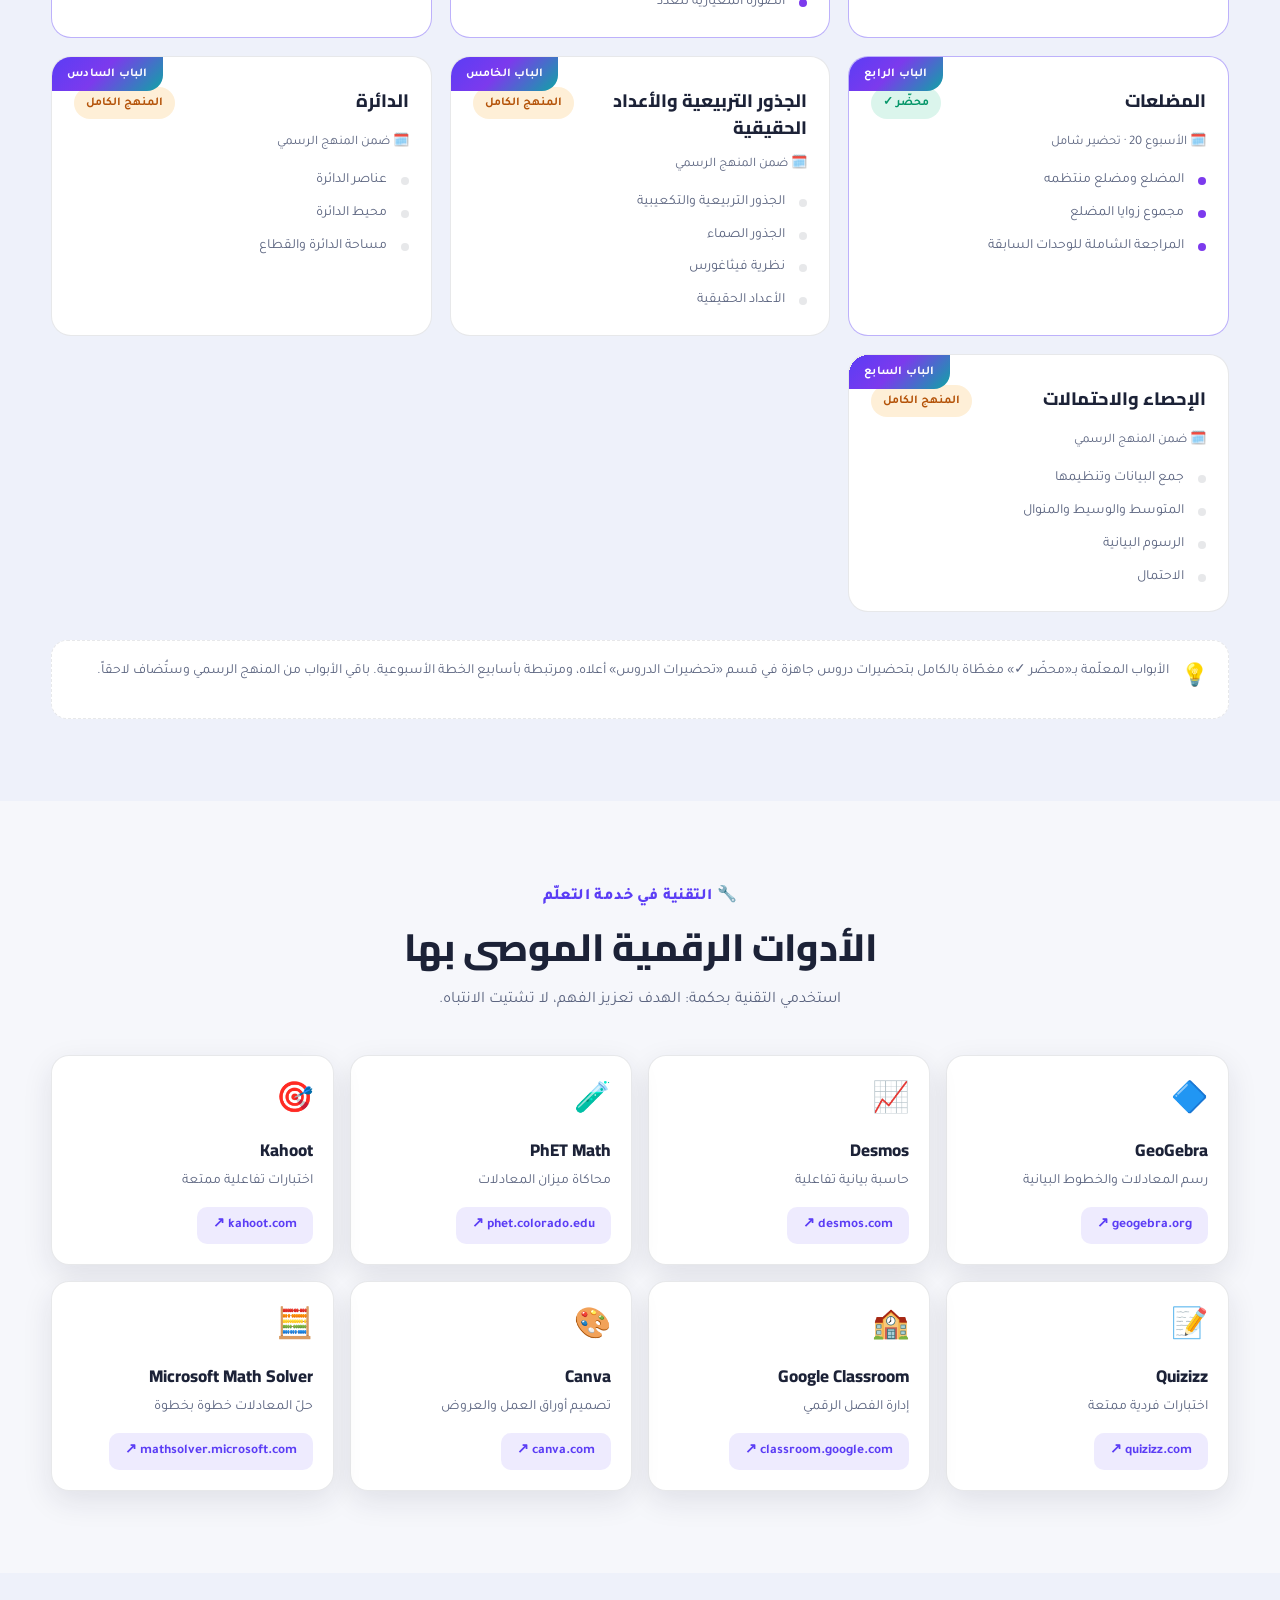
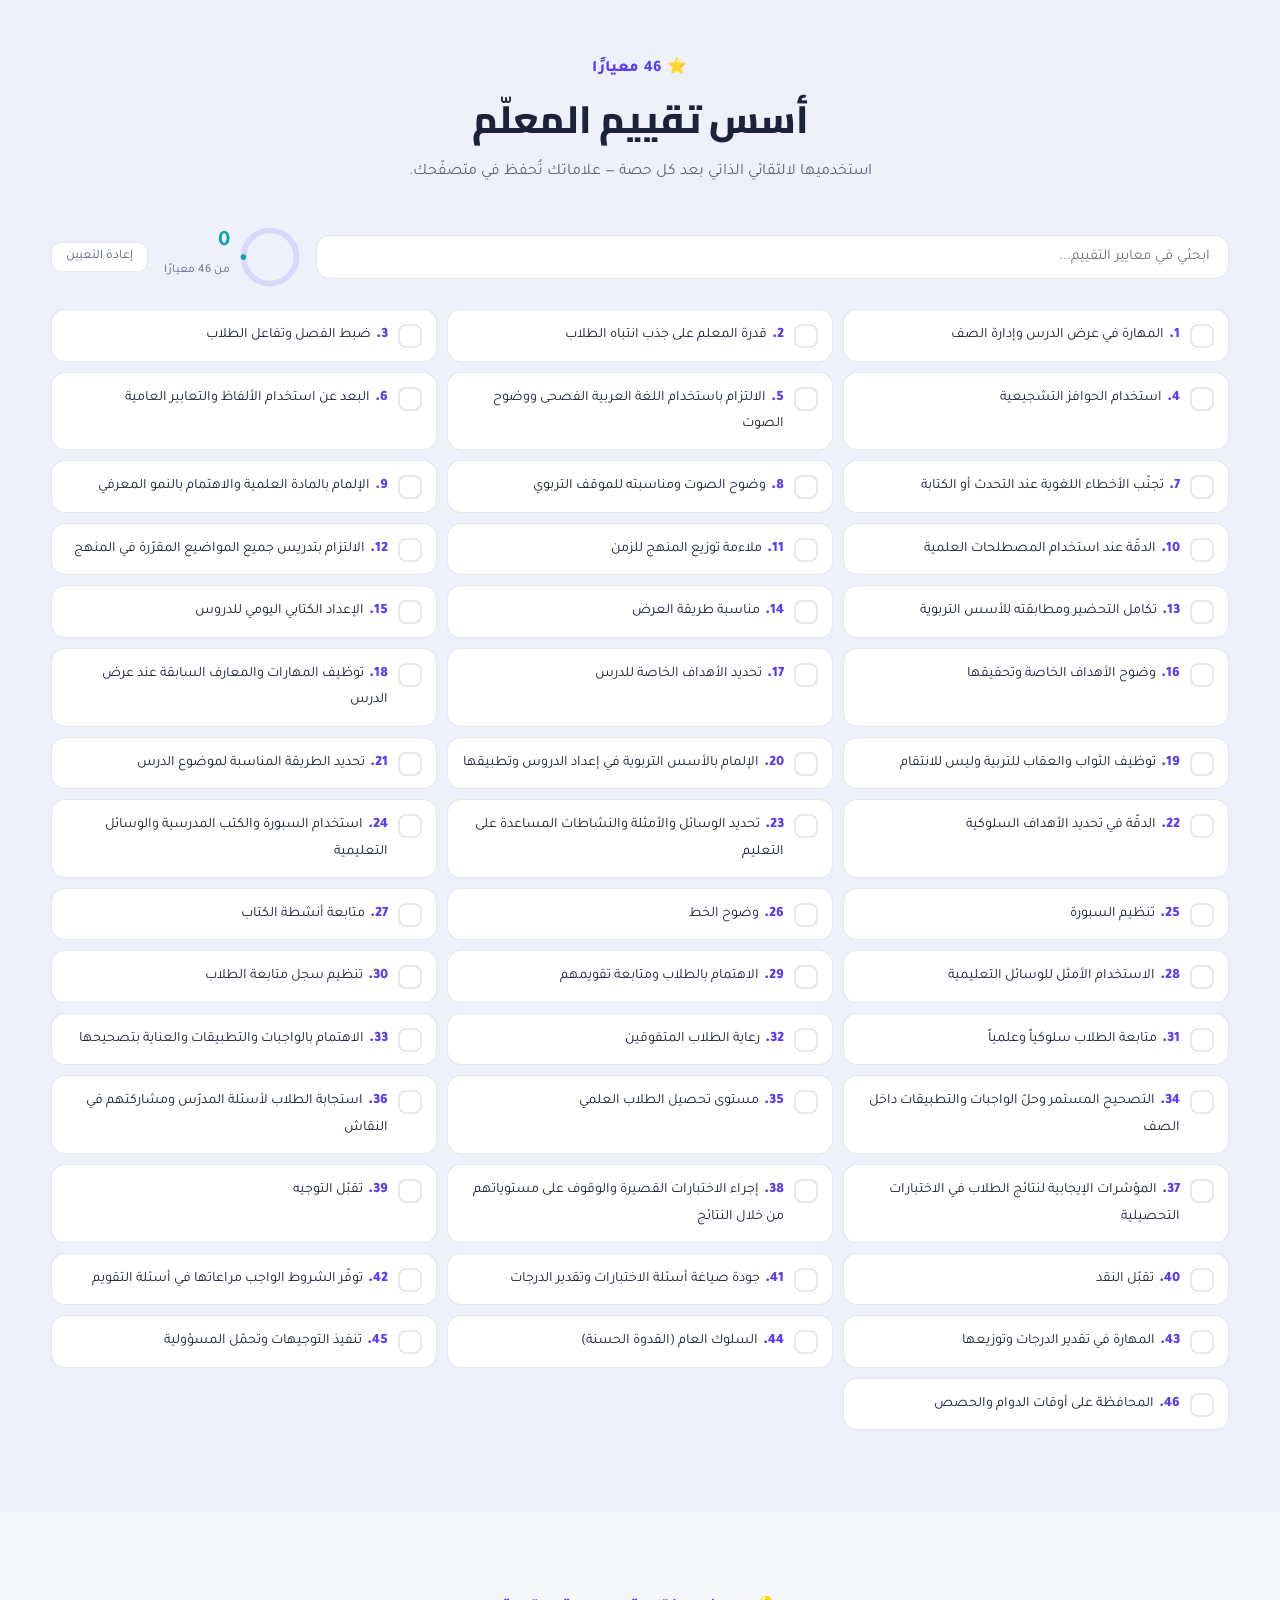
==== commit d158c936: "تحويل الأرقام إلى عربية وقسم المنهج الليبي للصف الثامن" ====
--- a/index.html
+++ b/index.html
@@ -36,6 +36,7 @@
       <a href="#session">الحصة النموذجية</a>
       <a href="#plan">الخطة الأسبوعية</a>
       <a href="#lessons">الدروس</a>
+      <a href="#curriculum">المنهج الليبي</a>
       <a href="#tools">الأدوات</a>
       <a href="#evaluate">التقييم</a>
     </nav>
@@ -72,8 +73,8 @@
         <div class="t-item"><span>الفصل الدراسي</span><strong>الأول 2025 / 2026م</strong></div>
         <div class="t-item"><span>المدرسة</span><strong>الإسراء للتعليم الأساسي</strong></div>
         <div class="t-item"><span>المدينة</span><strong>زليتن — ليبيا</strong></div>
-        <div class="t-item"><span>عدد الطالبات</span><strong>٢٣ طالبة</strong></div>
-        <div class="t-item"><span>الحصص الأسبوعية</span><strong>٥ حصص</strong></div>
+        <div class="t-item"><span>عدد الطالبات</span><strong>23 طالبة</strong></div>
+        <div class="t-item"><span>الحصص الأسبوعية</span><strong>5 حصص</strong></div>
       </div>
     </div>
 
@@ -104,11 +105,11 @@
     </div>
 
     <ol class="steps-grid">
-      <li class="step-card reveal"><span class="step-num">١</span><h3>قراءة الدرس</h3><p>قراءة الدرس المراد تدريسه بشكل جيد قبل الدخول إلى الصف.</p></li>
-      <li class="step-card reveal"><span class="step-num">٢</span><h3>تحليل الدرس</h3><p>تحليل عناصر الدرس إلى أفكار، وحقائق، ومفاهيم.</p></li>
-      <li class="step-card reveal"><span class="step-num">٣</span><h3>الاستعانة بالمصادر</h3><p>الرجوع إلى المصادر المناسبة لتوضيح ما أشكل عليه من أمور.</p></li>
-      <li class="step-card reveal"><span class="step-num">٤</span><h3>الصورة الذهنية</h3><p>تكوين صورة ذهنية عن المادة المراد تدريسها.</p></li>
-      <li class="step-card reveal"><span class="step-num">٥</span><h3>صياغة الأهداف</h3><p>صياغة الأهداف بدقة ومراعاة ما يمكن قياسه من أهداف.</p></li>
+      <li class="step-card reveal"><span class="step-num">1</span><h3>قراءة الدرس</h3><p>قراءة الدرس المراد تدريسه بشكل جيد قبل الدخول إلى الصف.</p></li>
+      <li class="step-card reveal"><span class="step-num">2</span><h3>تحليل الدرس</h3><p>تحليل عناصر الدرس إلى أفكار، وحقائق، ومفاهيم.</p></li>
+      <li class="step-card reveal"><span class="step-num">3</span><h3>الاستعانة بالمصادر</h3><p>الرجوع إلى المصادر المناسبة لتوضيح ما أشكل عليه من أمور.</p></li>
+      <li class="step-card reveal"><span class="step-num">4</span><h3>الصورة الذهنية</h3><p>تكوين صورة ذهنية عن المادة المراد تدريسها.</p></li>
+      <li class="step-card reveal"><span class="step-num">5</span><h3>صياغة الأهداف</h3><p>صياغة الأهداف بدقة ومراعاة ما يمكن قياسه من أهداف.</p></li>
     </ol>
 
     <div class="two-col gap-lg">
@@ -184,7 +185,7 @@
               <ul class="check-list">
                 <li>تبدأ بسؤال محفّز أو موقف من الحياة اليومية.</li>
                 <li>تستثير الفضول وتُهيّئ المناخ النفسي للتعلّم.</li>
-                <li>تستغرق نحو ٥ دقائق من الحصة.</li>
+                <li>تستغرق نحو 5 دقائق من الحصة.</li>
               </ul>
             </div>
           </div>
@@ -198,7 +199,7 @@
               <ul class="check-list">
                 <li>لا يقتصر دور المتعلّم على التلقي، بل يشارك ويُنفّذ.</li>
                 <li>يتعدد فيه النشاط وتتعدّد الوسائل.</li>
-                <li>يُوزَّع وقته على مراحل الدرس (١٥ دقيقة).</li>
+                <li>يُوزَّع وقته على مراحل الدرس (15 دقيقة).</li>
               </ul>
             </div>
           </div>
@@ -212,7 +213,7 @@
               <ul class="check-list">
                 <li>تلخيص أهم عناصر الدرس وإبرازها.</li>
                 <li>تدوين الملخّص على السبورة عند الحاجة.</li>
-                <li>تقويم سريع ثم واجب منزلي مناسب (١٠ دقائق).</li>
+                <li>تقويم سريع ثم واجب منزلي مناسب (10 دقائق).</li>
               </ul>
             </div>
           </div>
@@ -228,7 +229,7 @@
     <div class="section-head reveal">
       <p class="kicker">🎲 إبداع المعلمة</p>
       <h2>من أنواع التمهيد للدرس</h2>
-      <p class="section-desc">١٥ فكرة تمهيد جاهزة لتشويق الطالبات وربطهنّ بالدرس.</p>
+      <p class="section-desc">15 فكرة تمهيد جاهزة لتشويق الطالبات وربطهنّ بالدرس.</p>
     </div>
 
     <div class="idea-picker reveal">
@@ -262,7 +263,7 @@
     <div class="section-head reveal">
       <p class="kicker">🔴 كيف أنفّذ حصة نموذجية؟</p>
       <h2>عناصر الحصة النموذجية</h2>
-      <p class="section-desc">حصة تُوزَّع فيها الأنشطة على نحو ٤٠–٤٥ دقيقة، وتبتعد فيها عن الملل وتحفّز المشاركة.</p>
+      <p class="section-desc">حصة تُوزَّع فيها الأنشطة على نحو 40–45 دقيقة، وتبتعد فيها عن الملل وتحفّز المشاركة.</p>
     </div>
 
     <!-- مؤقّت الحصة -->
@@ -280,11 +281,11 @@
           <button class="btn btn-ghost" id="timerReset">↺ إعادة</button>
         </div>
         <div class="timer-presets">
-          <button data-min="5"  data-phase="التمهيد">التمهيد ٥ د</button>
-          <button data-min="15" data-phase="العرض والتقديم">العرض ١٥ د</button>
-          <button data-min="15" data-phase="التطبيق">التطبيق ١٥ د</button>
-          <button data-min="10" data-phase="التقويم">التقويم ١٠ د</button>
-          <button data-min="45" data-phase="الحصة كاملة">الحصة ٤٥ د</button>
+          <button data-min="5"  data-phase="التمهيد">التمهيد 5 د</button>
+          <button data-min="15" data-phase="العرض والتقديم">العرض 15 د</button>
+          <button data-min="15" data-phase="التطبيق">التطبيق 15 د</button>
+          <button data-min="10" data-phase="التقويم">التقويم 10 د</button>
+          <button data-min="45" data-phase="الحصة كاملة">الحصة 45 د</button>
         </div>
       </div>
     </div>
@@ -318,14 +319,14 @@
     <div class="panel reveal mt-lg">
       <h3 class="panel-title">🗓️ كيف أعدّ خطة فصلية؟</h3>
       <ol class="flow-steps">
-        <li><span>١</span>احسب عدد الحصص خلال الفصل</li>
-        <li><span>٢</span>قسّم دروس الكتاب حسب عدد الحصص</li>
-        <li><span>٣</span>قدّر لكل درس عدد حصص مناسبًا</li>
-        <li><span>٤</span>حدّد تواريخ كل حصة بشكل صحيح</li>
-        <li><span>٥</span>وزّع الحصص حسب التواريخ</li>
-        <li><span>٦</span>حدّد أهداف كل وحدة بالمصدر الصريح</li>
-        <li><span>٧</span>حدّد أهداف كل درس بـ «أن + الفعل المضارع»</li>
-        <li><span>٨</span>حدّد الأساليب المتبعة في كل حصة</li>
+        <li><span>1</span>احسب عدد الحصص خلال الفصل</li>
+        <li><span>2</span>قسّم دروس الكتاب حسب عدد الحصص</li>
+        <li><span>3</span>قدّر لكل درس عدد حصص مناسبًا</li>
+        <li><span>4</span>حدّد تواريخ كل حصة بشكل صحيح</li>
+        <li><span>5</span>وزّع الحصص حسب التواريخ</li>
+        <li><span>6</span>حدّد أهداف كل وحدة بالمصدر الصريح</li>
+        <li><span>7</span>حدّد أهداف كل درس بـ «أن + الفعل المضارع»</li>
+        <li><span>8</span>حدّد الأساليب المتبعة في كل حصة</li>
       </ol>
       <p class="note">💡 رؤوس أقلام فقط — للمعلمة المبتدئة أن تبدأ بنموذج جاهز ثم تطوّر خطّتها بلمستها الشخصية.</p>
     </div>
@@ -338,7 +339,7 @@
     <div class="section-head reveal">
       <p class="kicker">📅 الفصل الدراسي الأول</p>
       <h2>الخطة الشهرية والأسبوعية</h2>
-      <p class="section-desc">٢٠ أسبوعًا دراسيًا — أدخلي علامة على كل أسبوع تمّ تنفيذه وستُحفظ تلقائيًا.</p>
+      <p class="section-desc">20 أسبوعًا دراسيًا — أدخلي علامة على كل أسبوع تمّ تنفيذه وستُحفظ تلقائيًا.</p>
     </div>
 
     <div class="plan-toolbar reveal">
@@ -365,7 +366,7 @@
     <div class="section-head reveal">
       <p class="kicker">📄 كرّاسة التحضير</p>
       <h2>تحضيرات الدروس — الأسبوع الأول حتى العشرين</h2>
-      <p class="section-desc">٢٠ تحضيراً كاملاً (درس لكل أسبوع من الخطة): أهدافه، تمهيده، مفاهيمه، سير حصته، وأمثلته المحلولية. استخدمي فلتر الوحدات للتنقّل بين المجموعات.</p>
+      <p class="section-desc">20 تحضيراً كاملاً (درس لكل أسبوع من الخطة): أهدافه، تمهيده، مفاهيمه، سير حصته، وأمثلته المحلولية. استخدمي فلتر الوحدات للتنقّل بين المجموعات.</p>
     </div>
     <div class="unit-filter" id="unitFilter"></div>
     <p class="lesson-count" id="lessonCount"></p>
@@ -383,7 +384,7 @@
       <div class="lab-body">
         <div class="lab-list" id="labList"></div>
         <div class="lab-stage glass">
-          <div class="lab-eq" id="labEq">س + ٧ = ١٥</div>
+          <div class="lab-eq" id="labEq">س + 7 = 15</div>
           <ol class="lab-steps" id="labSteps"></ol>
           <button class="btn btn-primary" id="labNext">الخطوة التالية ←</button>
         </div>
@@ -398,8 +399,24 @@
   </div>
 </section>
 
+<!-- ======================= المنهج الليبي ======================= -->
+<section class="section alt" id="curriculum">
+  <div class="container">
+    <div class="section-head reveal">
+      <p class="kicker">📘 المنهج الرسمي</p>
+      <h2>منهج الرياضيات — الصف الثامن (المنهاج الليبي)</h2>
+      <p class="section-desc">خريطة أبواب كتاب الرياضيات للصف الثامن وفق وزارة التربية والتعليم الليبية، مع ربط كل باب بتحضيراته الجاهزة على الموقع.</p>
+    </div>
+    <div class="curriculum-grid" id="curriculumGrid"></div>
+    <div class="curriculum-note reveal">
+      <span>💡</span>
+      <p>الأبواب المعلّمة بـ«محضّر ✓» مغطّاة بالكامل بتحضيرات دروس جاهزة في قسم «تحضيرات الدروس» أعلاه، ومرتبطة بأسابيع الخطة الأسبوعية. باقي الأبواب من المنهج الرسمي وستُضاف لاحقاً.</p>
+    </div>
+  </div>
+</section>
+
 <!-- ======================= الأدوات الرقمية ======================= -->
-<section class="section alt" id="tools">
+<section class="section" id="tools">
   <div class="container">
     <div class="section-head reveal">
       <p class="kicker">🔧 التقنية في خدمة التعلّم</p>
@@ -411,10 +428,10 @@
 </section>
 
 <!-- ======================= أسس تقييم المعلم ======================= -->
-<section class="section" id="evaluate">
-  <div class="container">
-    <div class="section-head reveal">
-      <p class="kicker">⭐ ٤٦ معيارًا</p>
+<section class="section alt" id="evaluate">
+  <div class="container">
+    <div class="section-head reveal">
+      <p class="kicker">⭐ 46 معيارًا</p>
       <h2>أسس تقييم المعلّم</h2>
       <p class="section-desc">استخدميها لالتقائي الذاتي بعد كل حصة — علاماتك تُحفظ في متصفّحك.</p>
     </div>
@@ -426,7 +443,7 @@
           <path class="ring-chart-bg" d="M18 2.0845 a 15.9155 15.9155 0 0 1 0 31.831 a 15.9155 15.9155 0 0 1 0 -31.831"></path>
           <path class="ring-chart-fg" id="evalRing" stroke-dasharray="0, 100" d="M18 2.0845 a 15.9155 15.9155 0 0 1 0 31.831 a 15.9155 15.9155 0 0 1 0 -31.831"></path>
         </svg>
-        <div><b id="evalCount">0</b><small>من ٤٦ معيارًا</small></div>
+        <div><b id="evalCount">0</b><small>من 46 معيارًا</small></div>
       </div>
       <button class="mini-btn" id="evalReset">إعادة التعيين</button>
     </div>
@@ -436,7 +453,7 @@
 </section>
 
 <!-- ======================= الختام ======================= -->
-<section class="section alt" id="closing">
+<section class="section" id="closing">
   <div class="container">
     <div class="section-head reveal">
       <p class="kicker">💡 ملاحظات ختامية للمعلمة الرقمية</p>
--- a/styles.css
+++ b/styles.css
@@ -349,6 +349,36 @@
 .unit-filter button.on{background:var(--grad);color:#fff;border-color:transparent;box-shadow:0 8px 18px rgba(91,61,245,.28)}
 .lesson-count{text-align:center;color:var(--muted);font-size:14px;margin-bottom:14px}
 .lesson-head{display:flex;flex-wrap:wrap;gap:12px;align-items:center;margin-bottom:18px}
+
+/* ---------- المنهج الليبي ---------- */
+.curriculum-grid{display:grid;grid-template-columns:repeat(auto-fill,minmax(300px,1fr));gap:18px}
+.curr-card{
+  background:var(--surface);border:1px solid var(--line);border-radius:20px;
+  padding:24px 22px 22px;position:relative;overflow:hidden;transition:.3s
+}
+.curr-card:hover{transform:translateY(-4px);box-shadow:var(--shadow);border-color:var(--brand)}
+.curr-card.prepared{border-color:rgba(91,61,245,.4)}
+.curr-chip{
+  position:absolute;top:0;left:0;background:var(--grad);color:#fff;
+  font-size:12px;font-weight:700;padding:6px 15px;border-radius:0 0 16px 0;letter-spacing:.2px
+}
+.curr-head{display:flex;align-items:flex-start;justify-content:space-between;gap:10px;margin-bottom:12px;padding-top:6px}
+.curr-head h4{font-size:18px;color:var(--text);margin:0;line-height:1.5}
+.curr-badge{font-size:12px;font-weight:700;padding:5px 12px;border-radius:999px;white-space:nowrap;flex-shrink:0}
+.curr-badge.prepared{background:rgba(16,185,129,.15);color:#059669}
+.curr-badge.soon{background:rgba(245,158,11,.16);color:#b45309}
+.curr-weeks{font-size:13px;color:var(--muted);margin-bottom:14px;display:flex;align-items:center;gap:5px}
+.curr-topics{list-style:none;display:flex;flex-direction:column;gap:9px;margin:0}
+.curr-topics li{font-size:14px;color:var(--muted);padding-right:22px;position:relative;line-height:1.7}
+.curr-topics li::before{content:"";position:absolute;right:0;top:8px;width:8px;height:8px;border-radius:50%;background:var(--brand-2)}
+.curr-card.soon .curr-topics li::before{background:var(--line)}
+.curriculum-note{
+  display:flex;gap:12px;align-items:flex-start;margin-top:28px;
+  background:var(--surface);border:1px dashed var(--line);border-radius:16px;padding:18px 20px
+}
+.curriculum-note span{font-size:22px}
+.curriculum-note p{color:var(--muted);font-size:14px;line-height:1.8;margin:0}
+@media(max-width:520px){.curriculum-grid{grid-template-columns:1fr}}
 .lesson-head h3{font-size:22px}
 .chip{background:color-mix(in srgb,var(--accent) 14%,transparent);color:var(--accent);padding:5px 16px;border-radius:999px;font-size:13.5px;font-weight:700}
 .objectives{display:grid;grid-template-columns:repeat(auto-fit,minmax(230px,1fr));gap:12px;margin:16px 0}
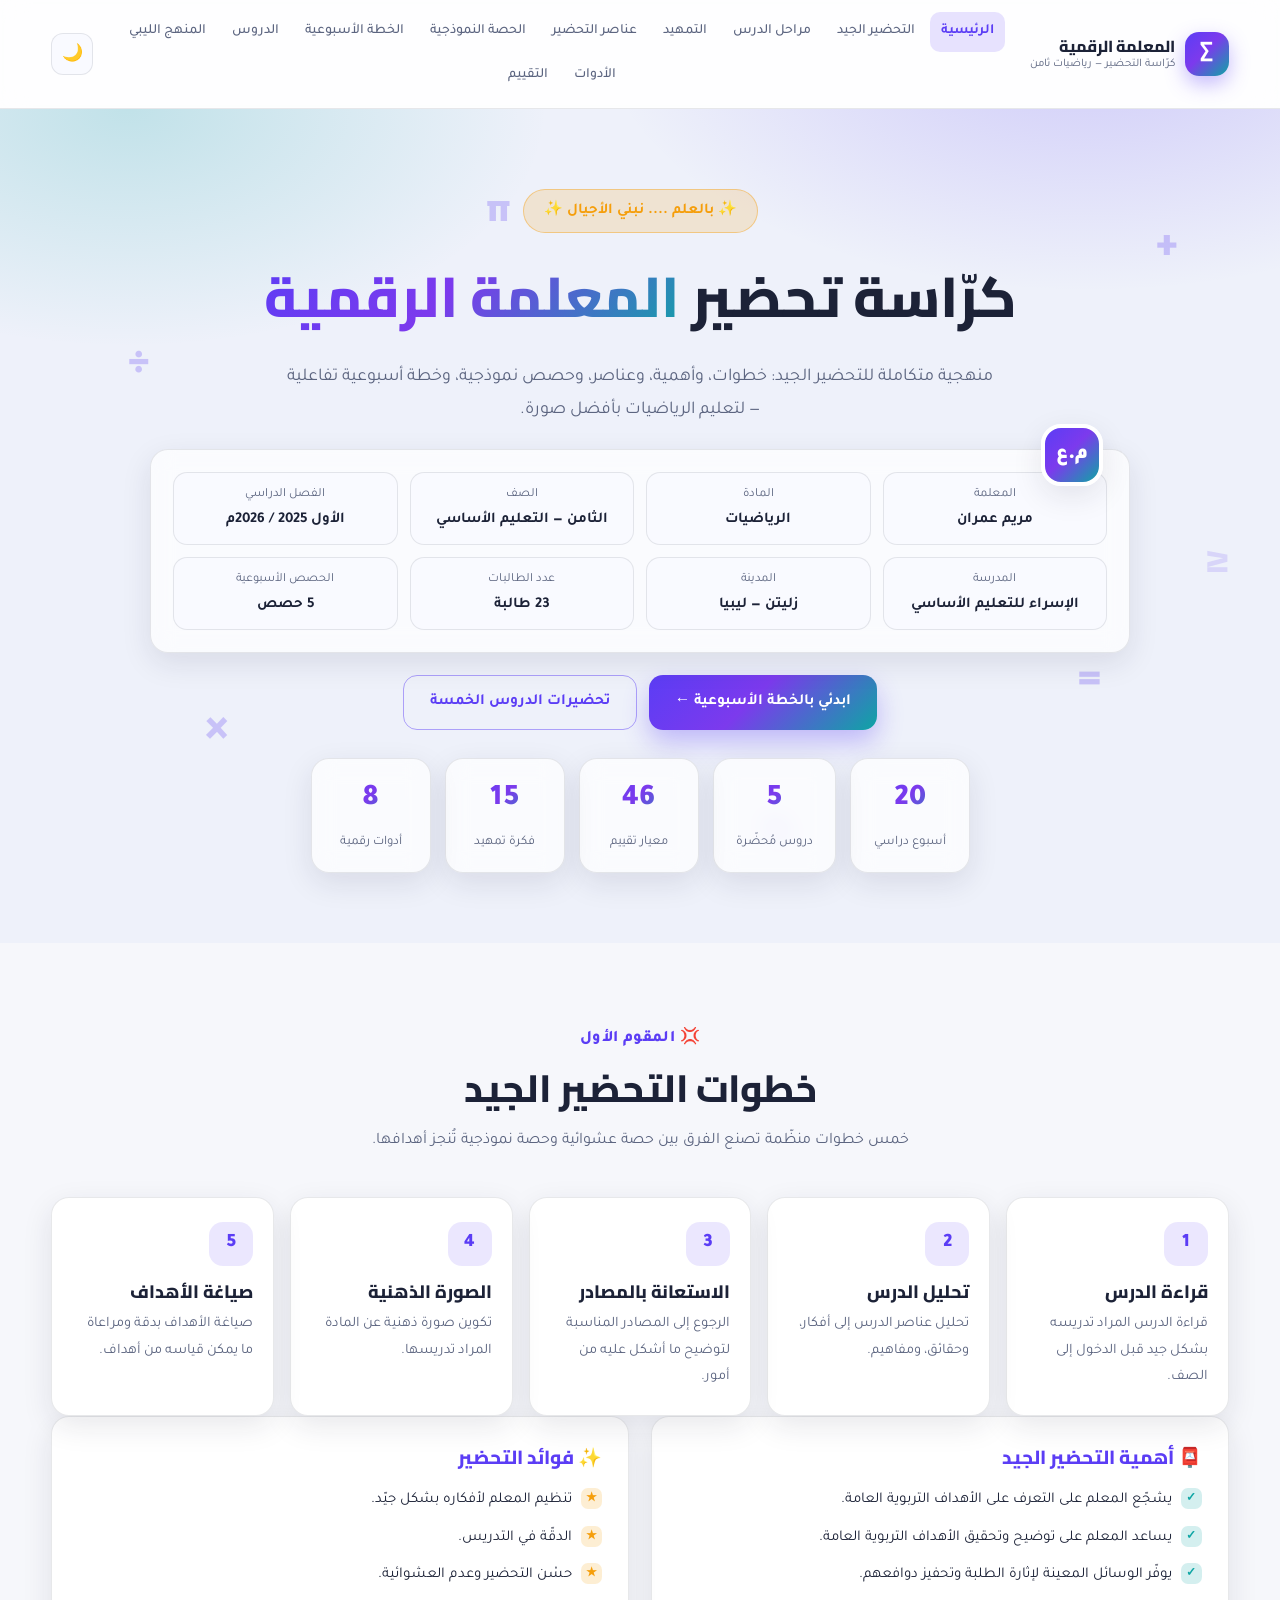
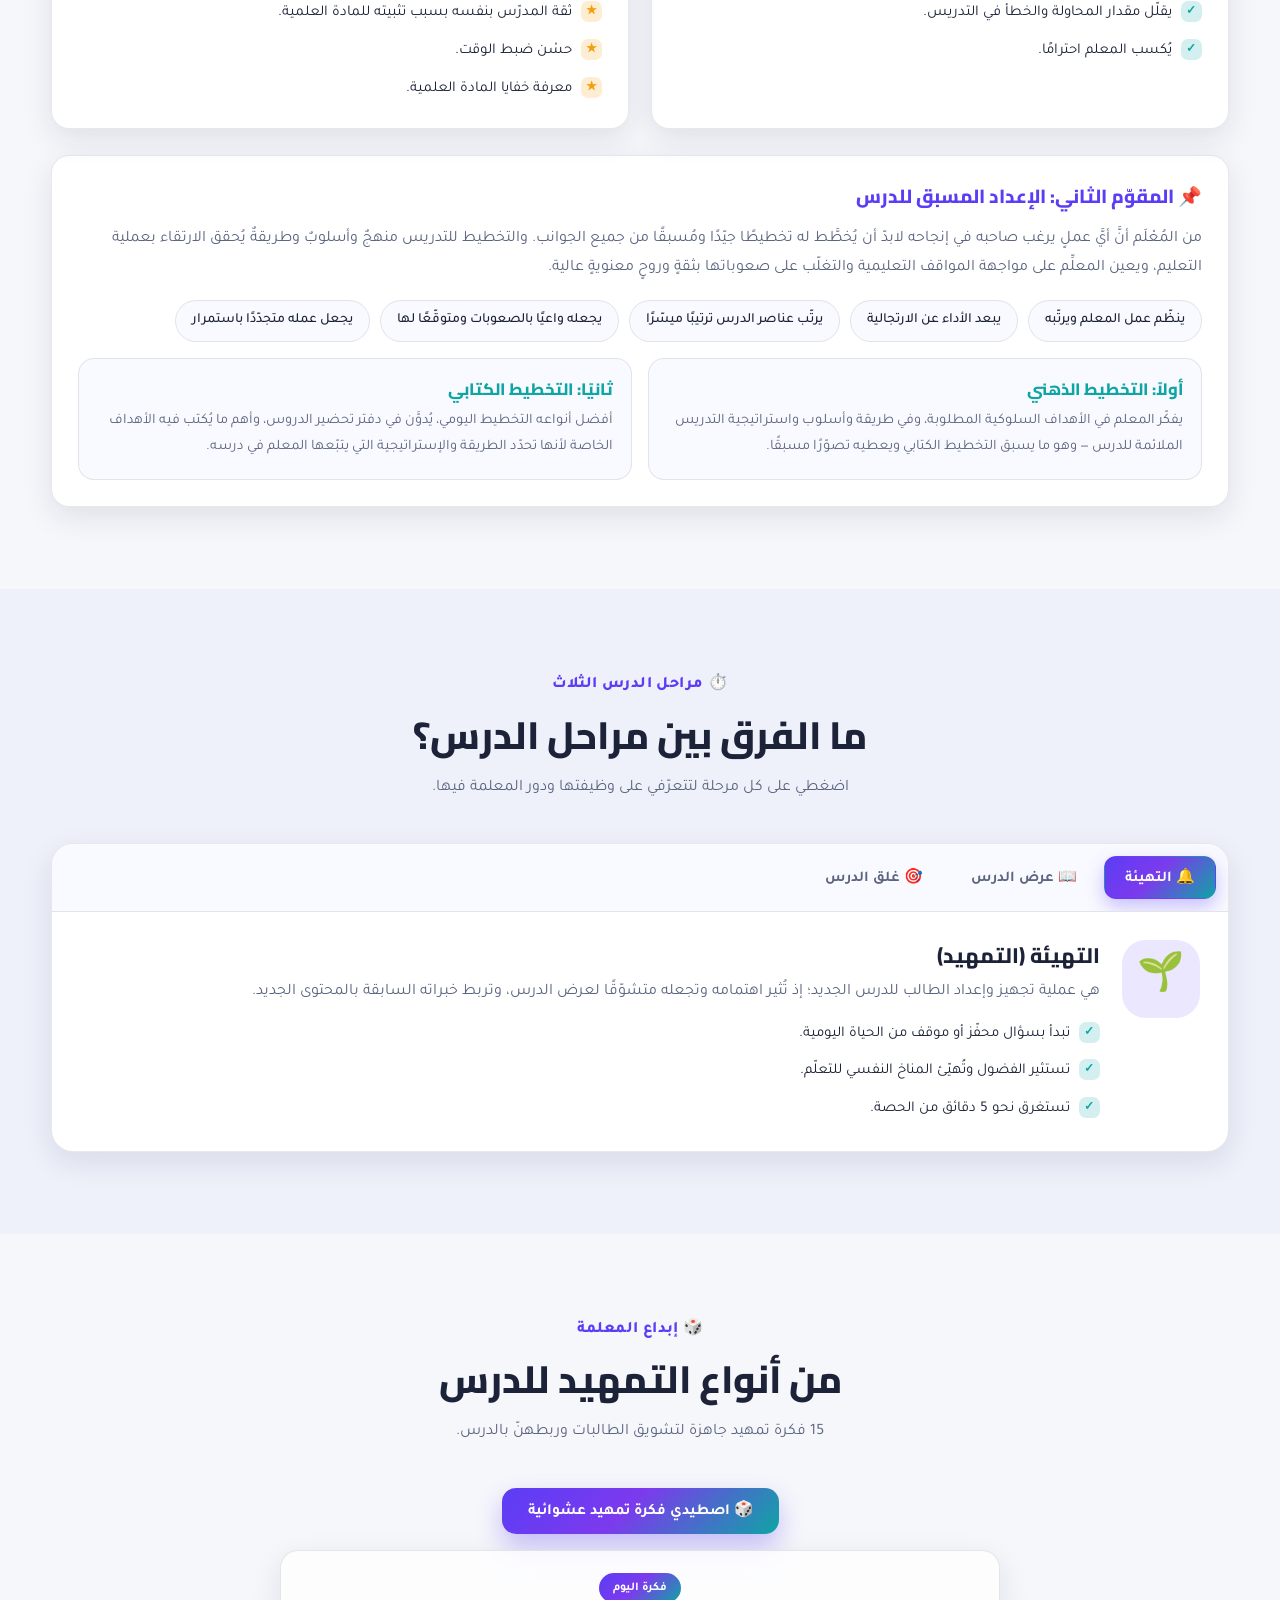
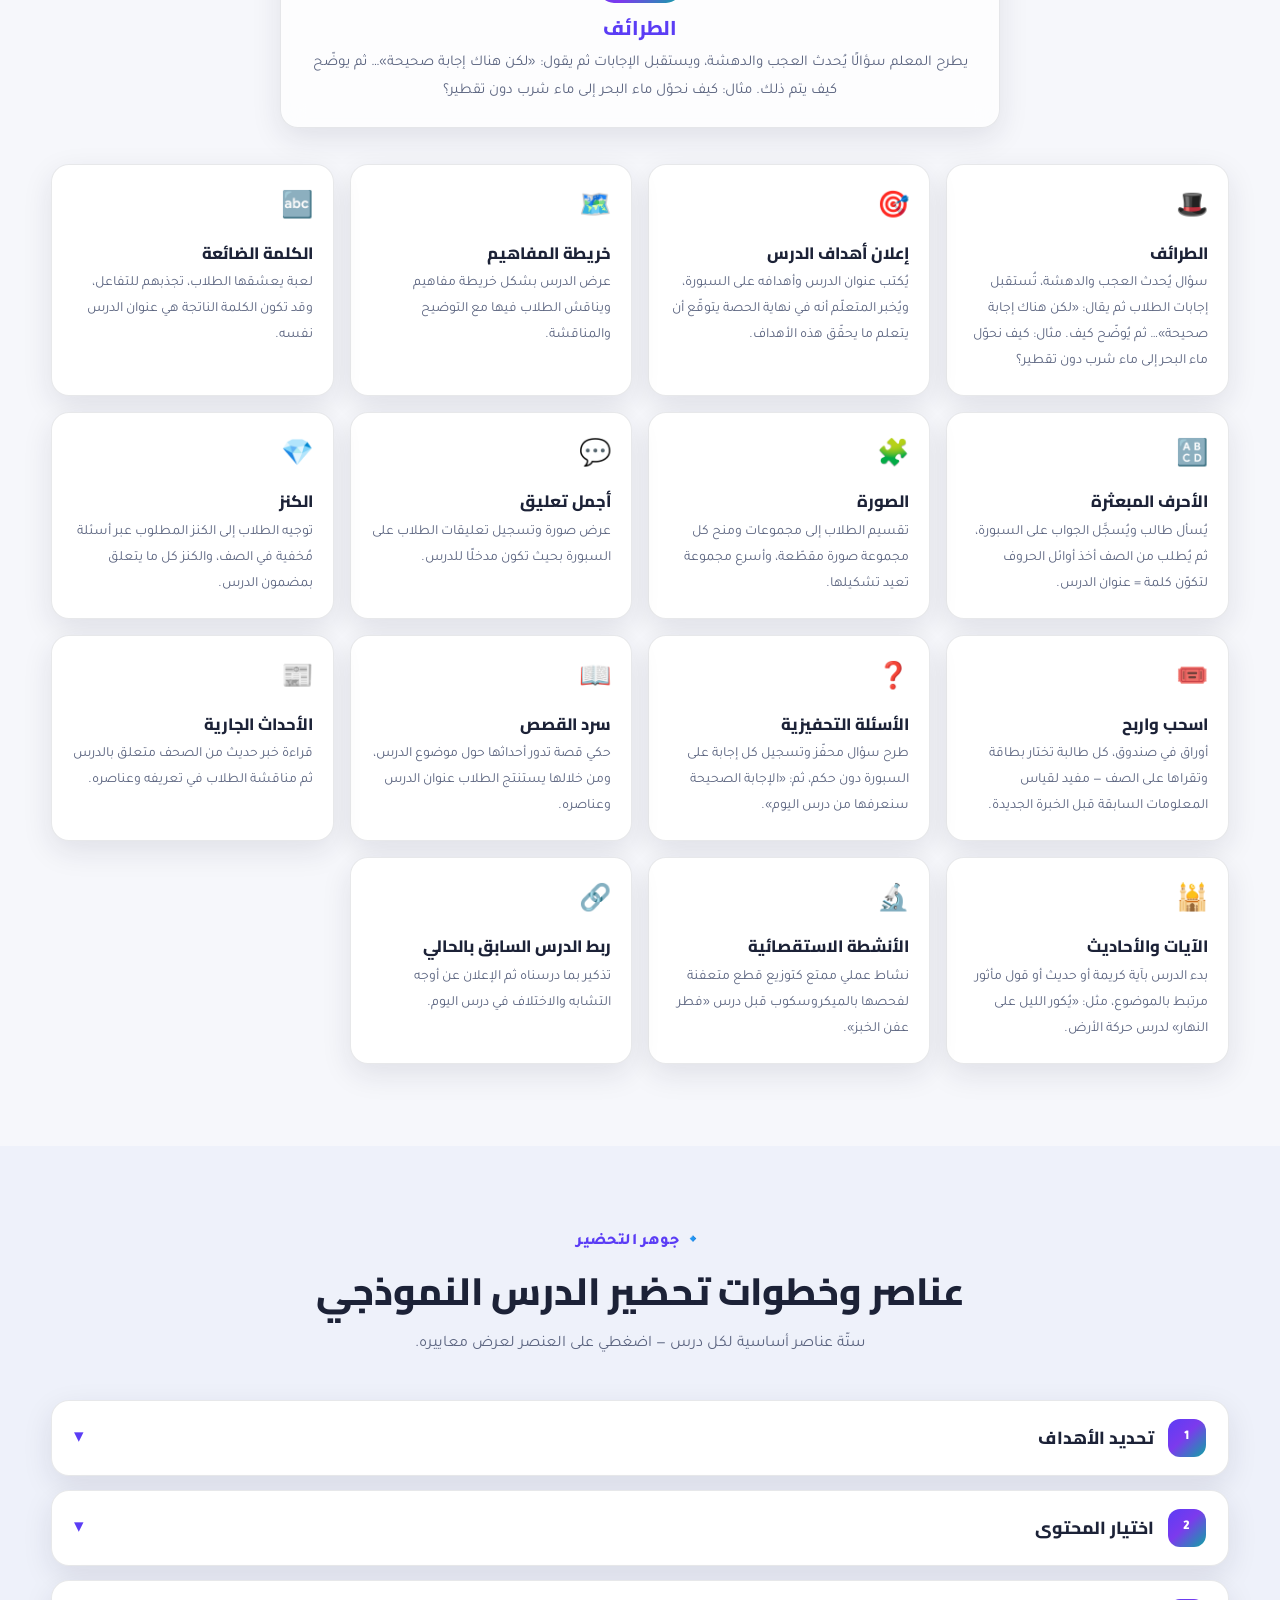
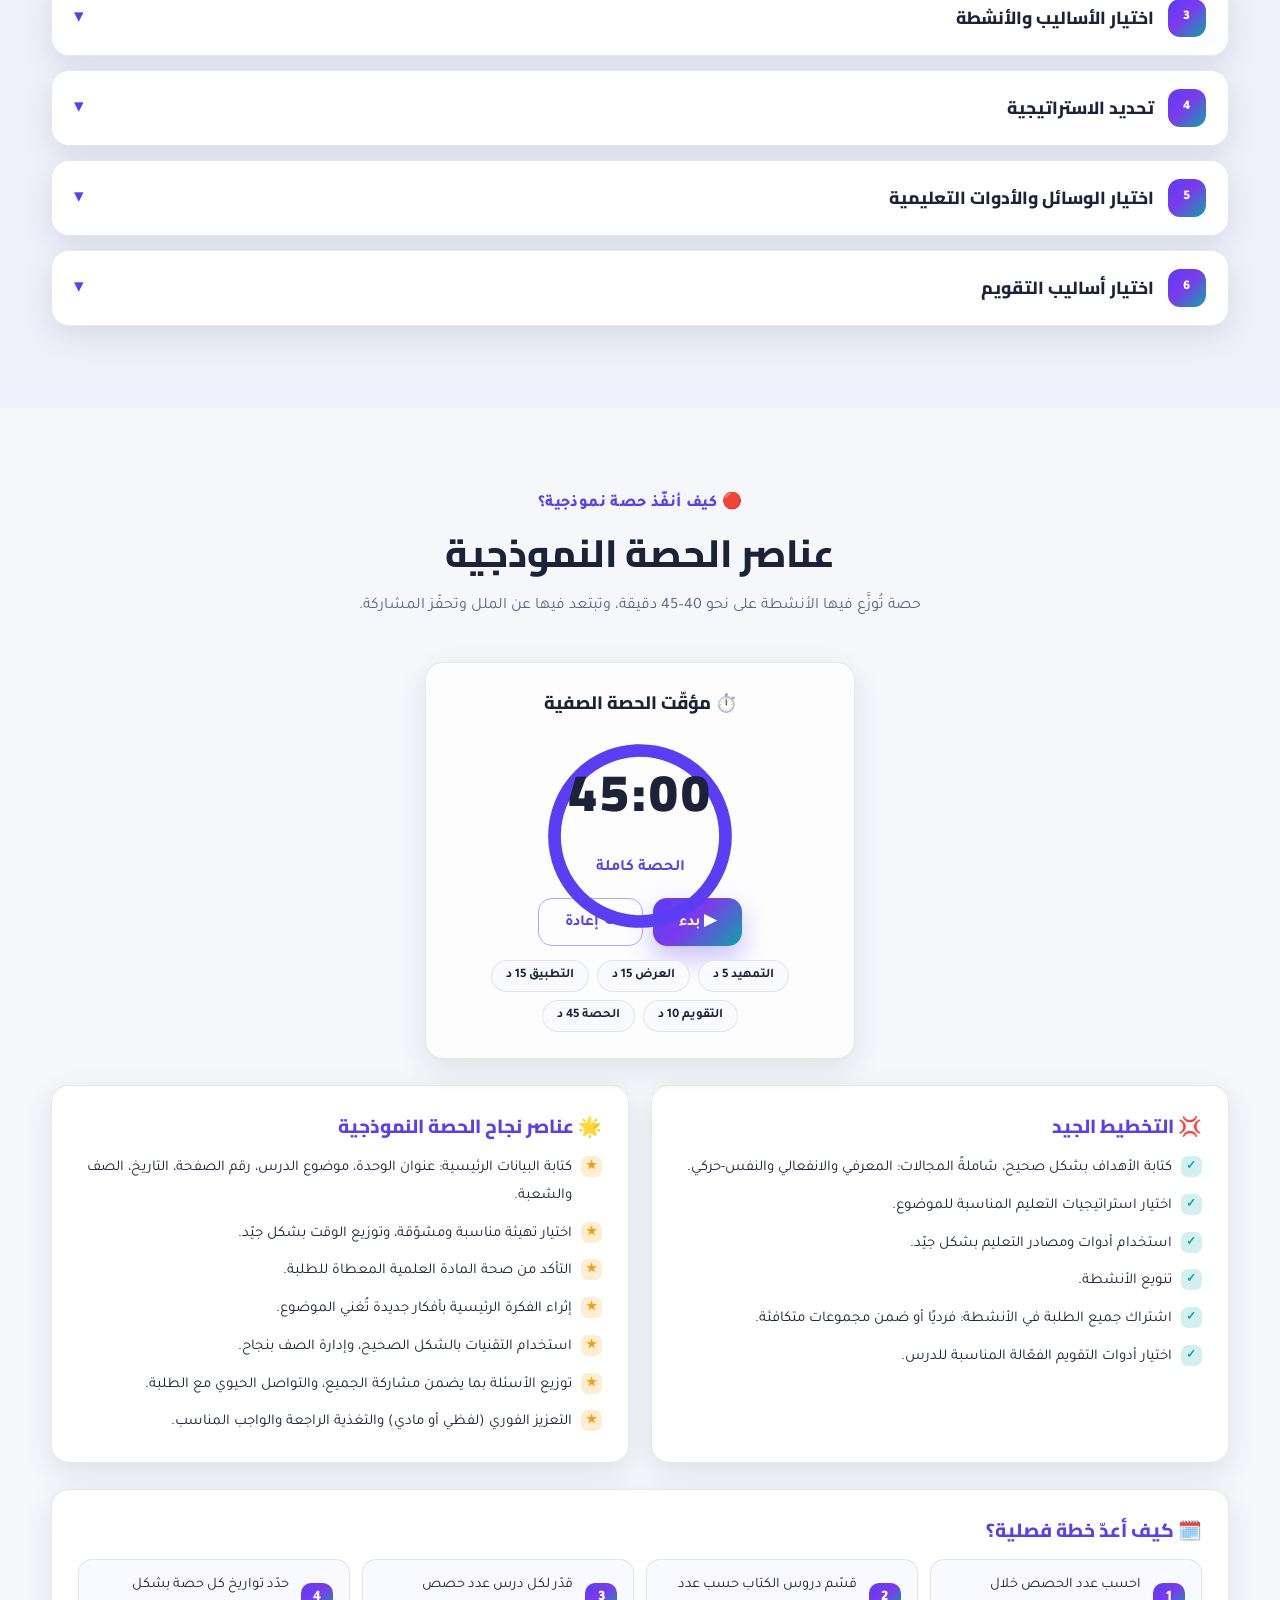
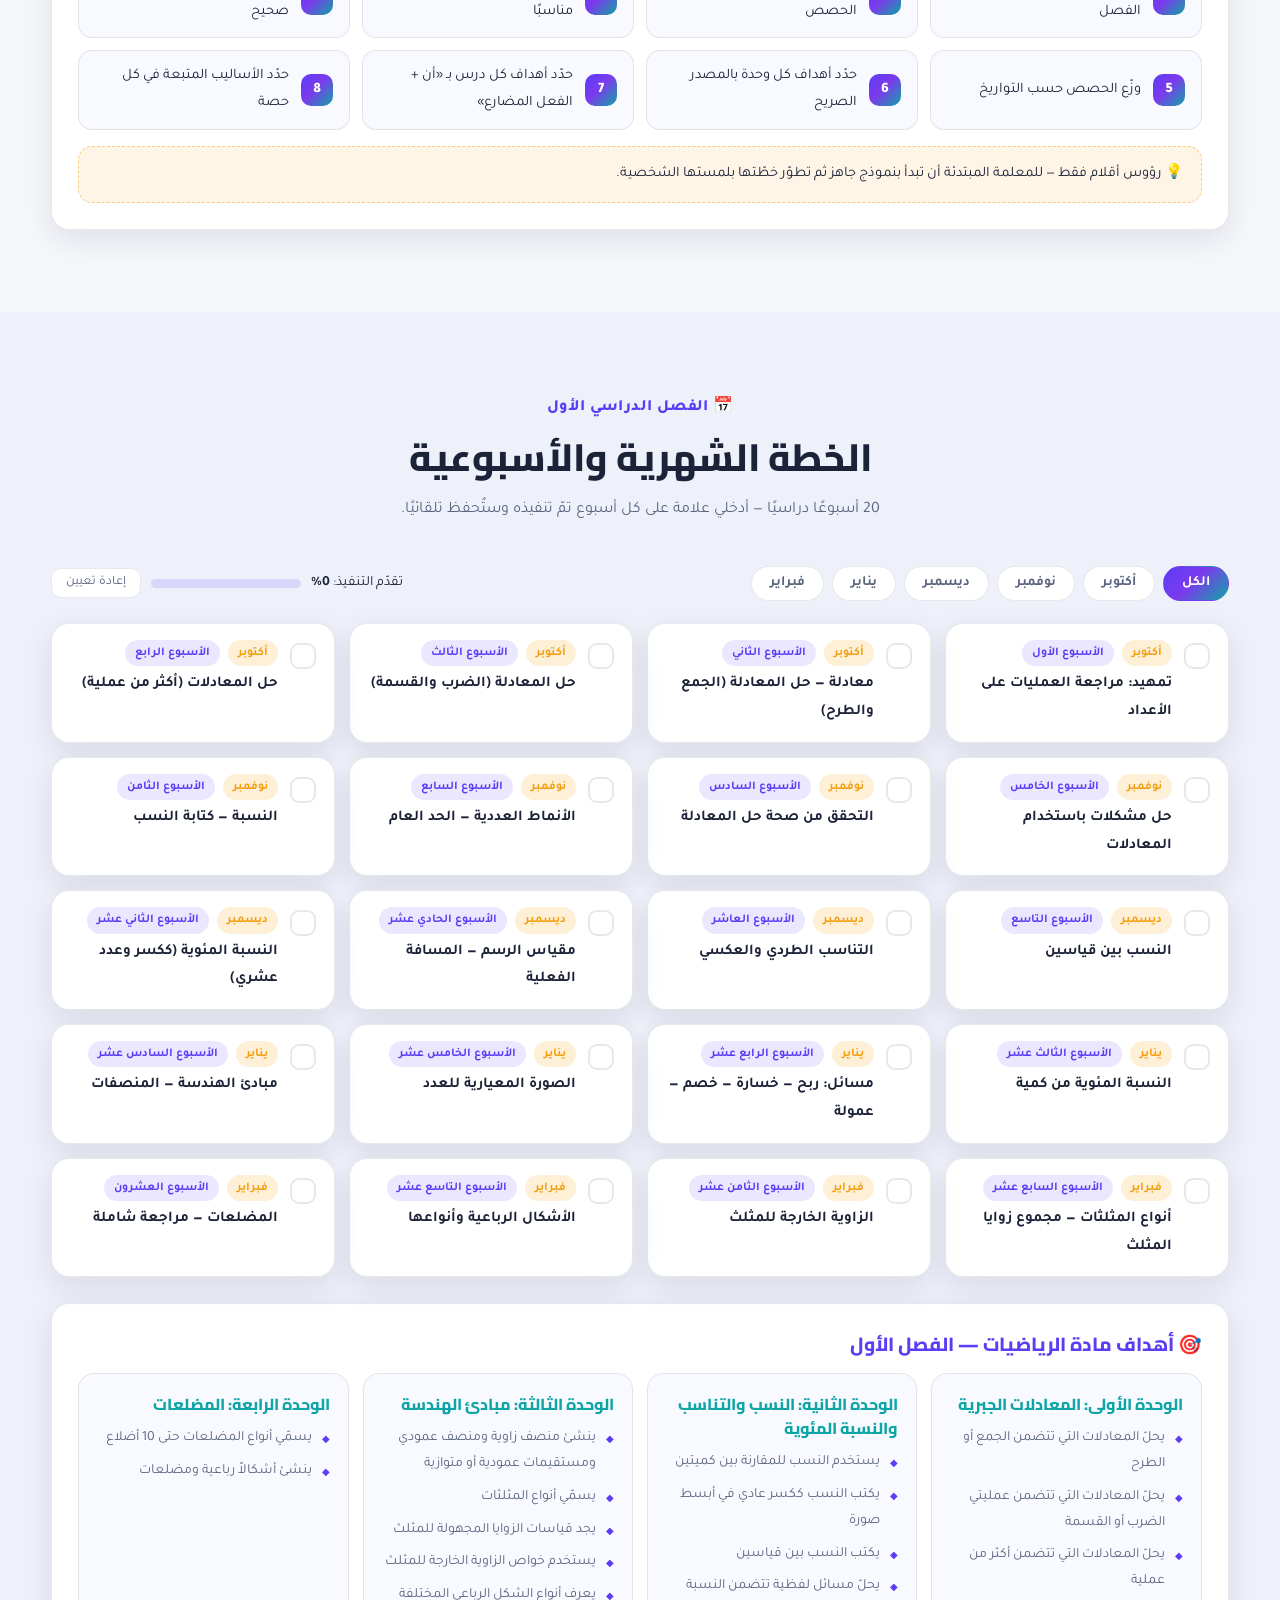
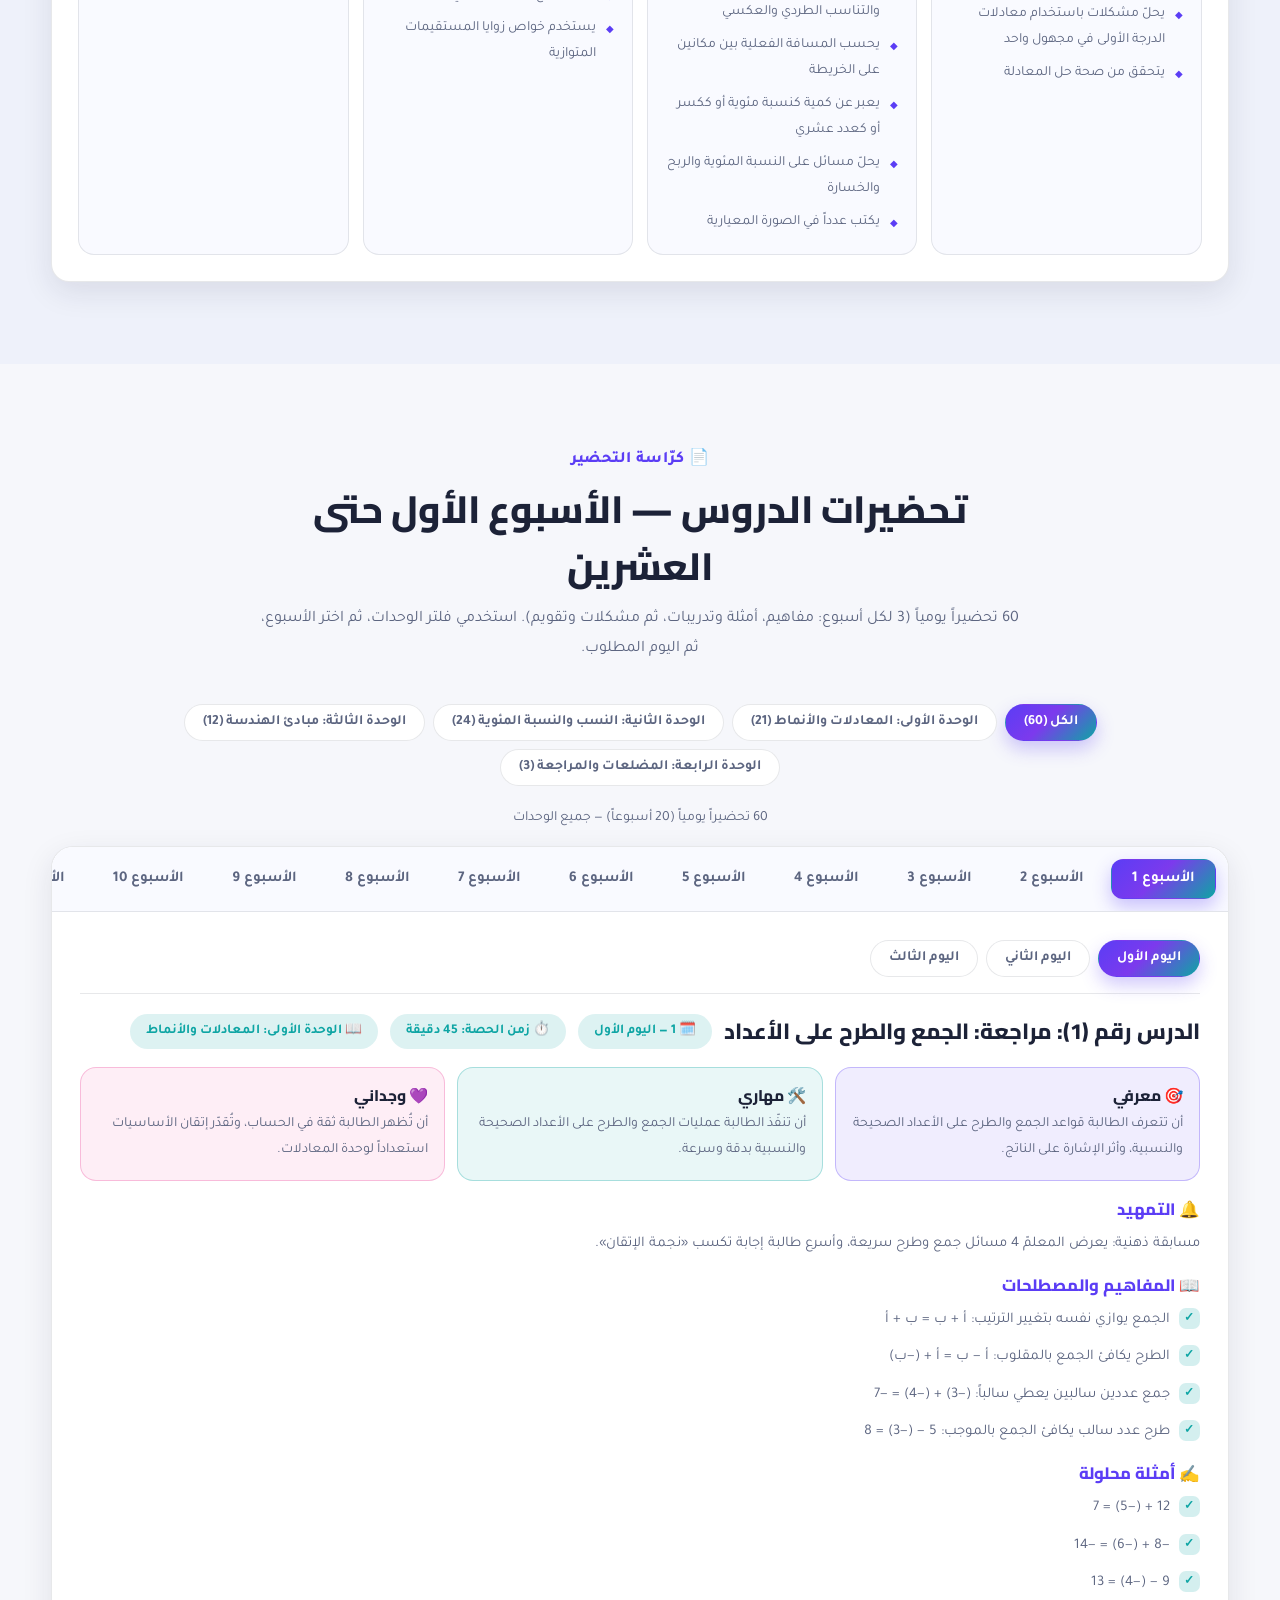
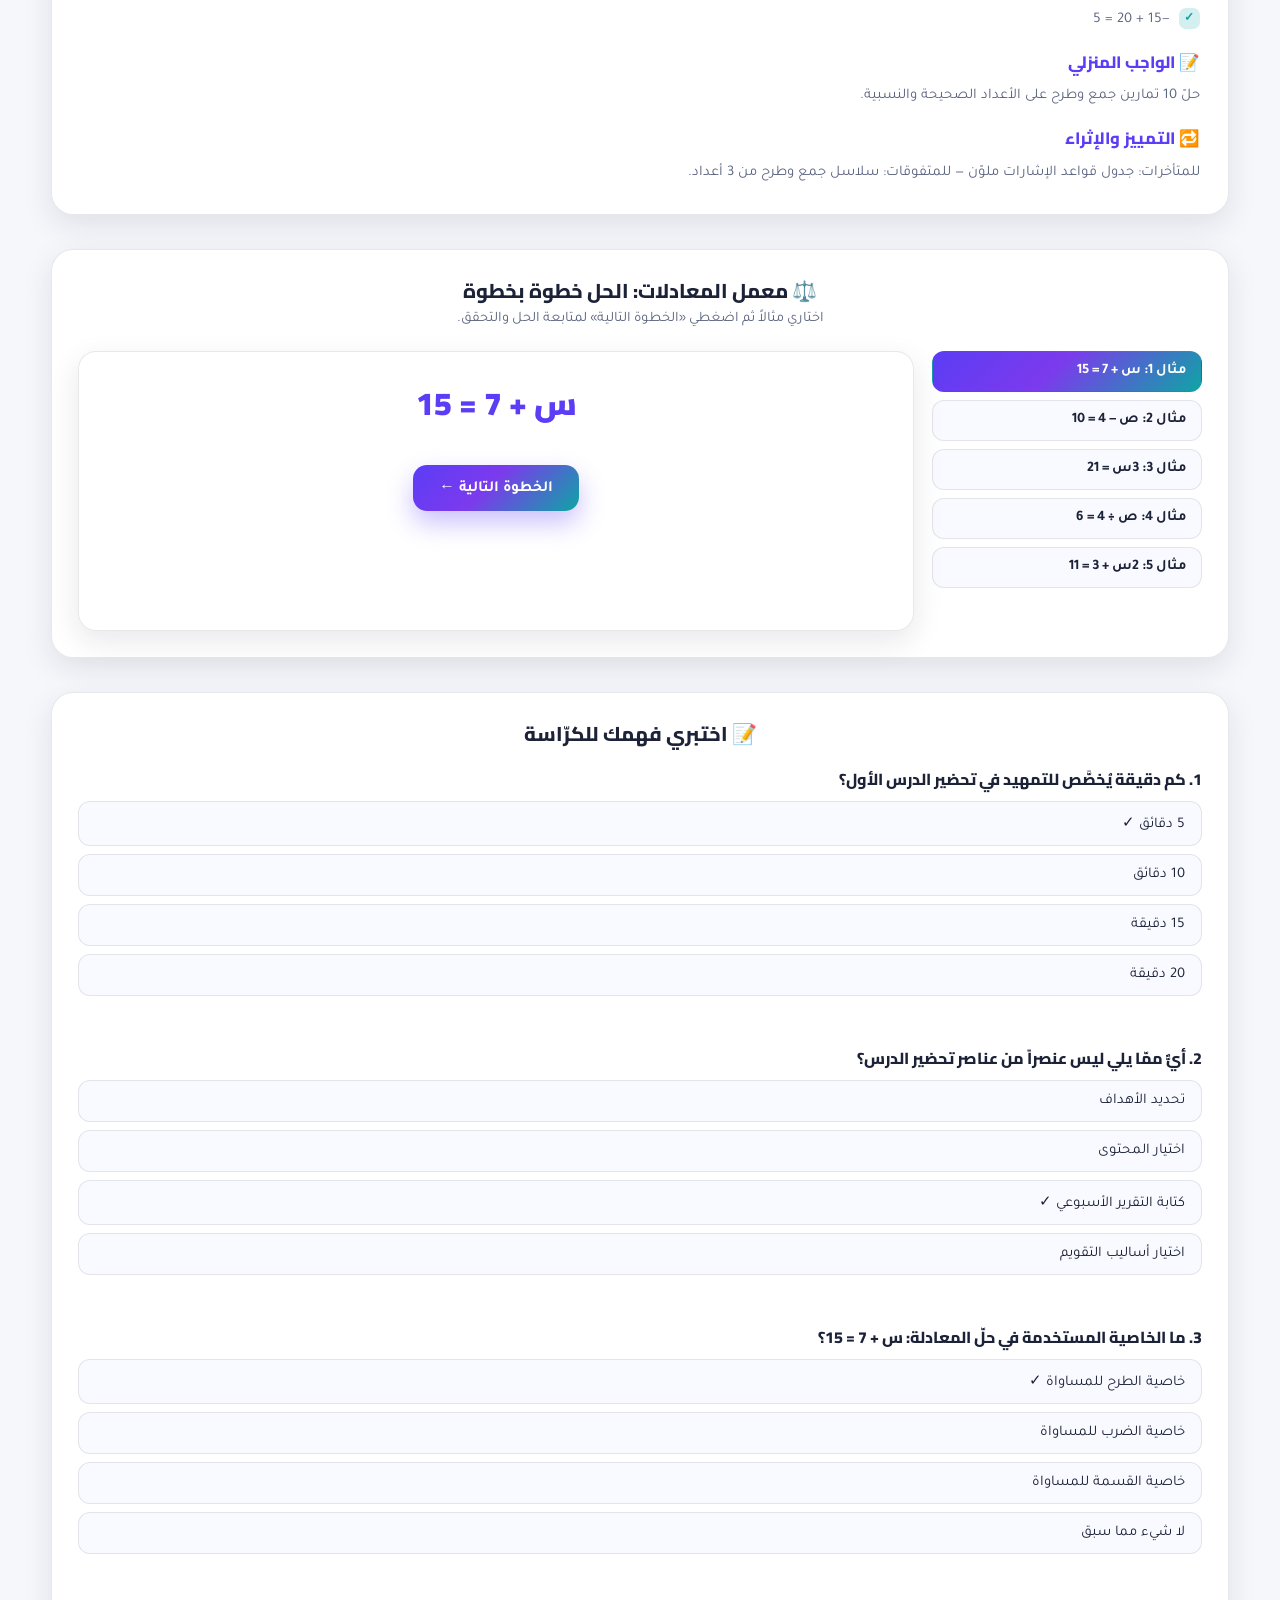
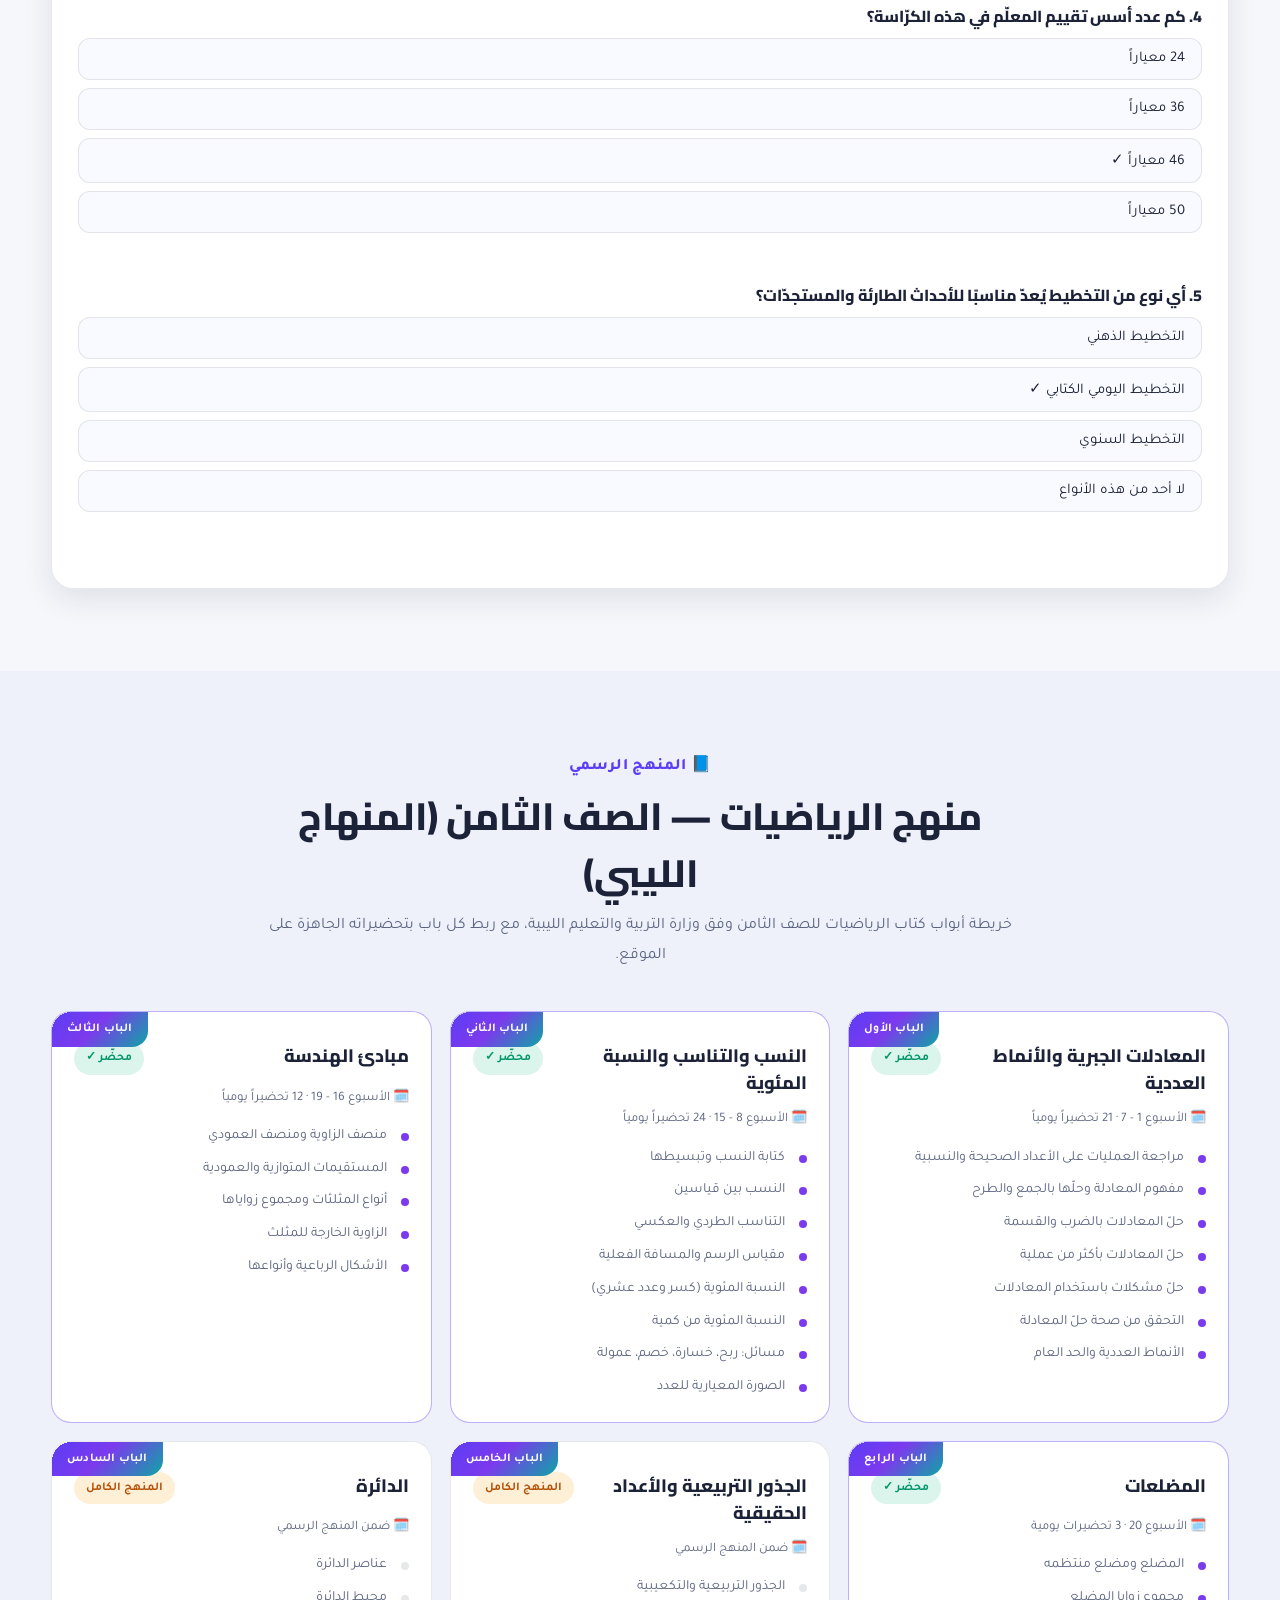
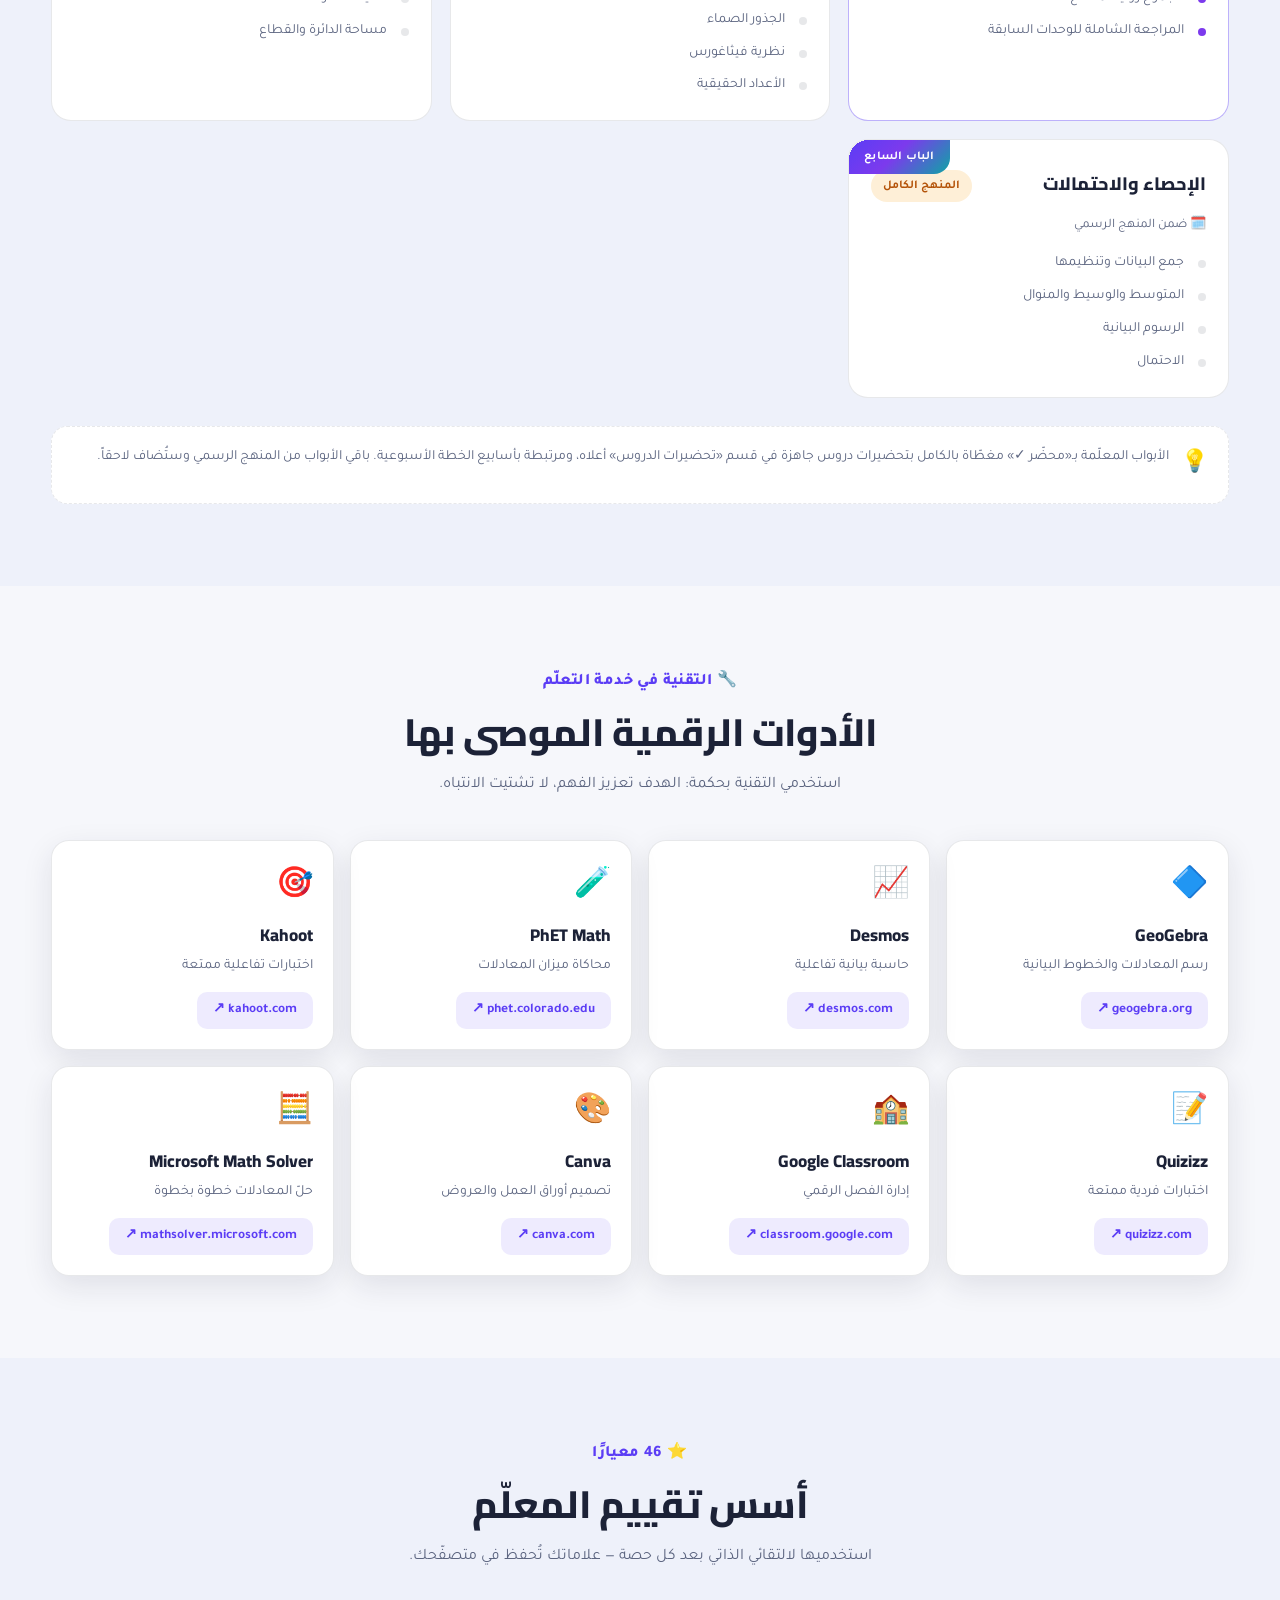
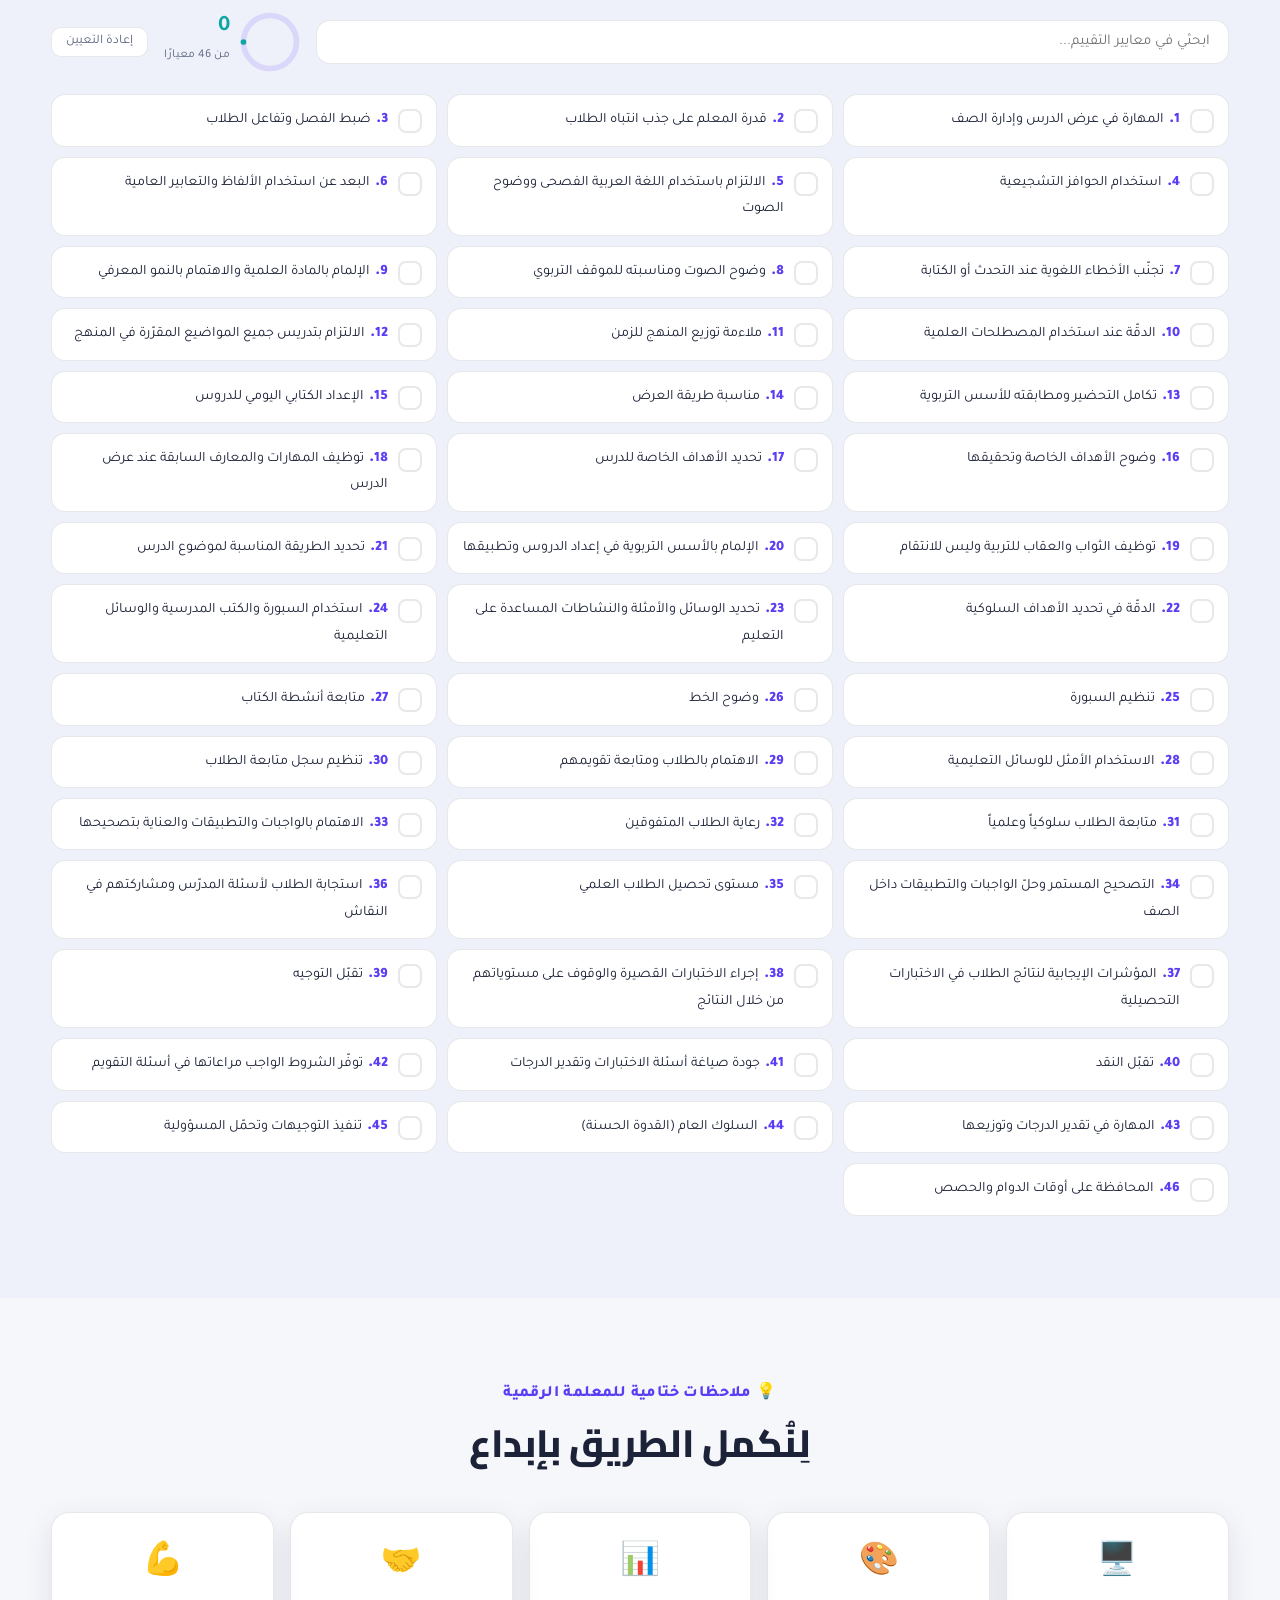
==== commit d8333876: "تحويل التحضيرات إلى 60 تحضيراً يومياً (3 لكل أسبوع) مع تبويب الأيام" ====
--- a/index.html
+++ b/index.html
@@ -366,7 +366,7 @@
     <div class="section-head reveal">
       <p class="kicker">📄 كرّاسة التحضير</p>
       <h2>تحضيرات الدروس — الأسبوع الأول حتى العشرين</h2>
-      <p class="section-desc">20 تحضيراً كاملاً (درس لكل أسبوع من الخطة): أهدافه، تمهيده، مفاهيمه، سير حصته، وأمثلته المحلولية. استخدمي فلتر الوحدات للتنقّل بين المجموعات.</p>
+      <p class="section-desc">60 تحضيراً يومياً (3 لكل أسبوع: مفاهيم، أمثلة وتدريبات، ثم مشكلات وتقويم). استخدمي فلتر الوحدات، ثم اختر الأسبوع، ثم اليوم المطلوب.</p>
     </div>
     <div class="unit-filter" id="unitFilter"></div>
     <p class="lesson-count" id="lessonCount"></p>
--- a/styles.css
+++ b/styles.css
@@ -340,6 +340,15 @@
 .unit li::before{content:"◆";position:absolute;right:0;color:var(--brand);font-size:10px;top:6px}
 
 /* ---------- تحضيرات الدروس ---------- */
+.day-tabs{display:flex;gap:8px;flex-wrap:wrap;margin-bottom:20px;padding-bottom:16px;border-bottom:1px solid var(--line)}
+.day-btn{
+  border:1px solid var(--line);background:var(--surface);color:var(--muted);cursor:pointer;
+  padding:9px 18px;border-radius:999px;font-weight:700;font-size:14px;transition:.25s
+}
+.day-btn:hover{border-color:var(--brand);color:var(--brand)}
+.day-btn.on,.day-btn.active{background:var(--grad);color:#fff;border-color:transparent;box-shadow:0 8px 18px rgba(91,61,245,.28)}
+.day-panel{display:none}
+.day-panel.active{display:block;animation:fade .4s ease}
 .unit-filter{display:flex;flex-wrap:wrap;gap:8px;justify-content:center;margin-bottom:20px}
 .unit-filter button{
   border:1px solid var(--line);background:var(--surface);color:var(--muted);cursor:pointer;
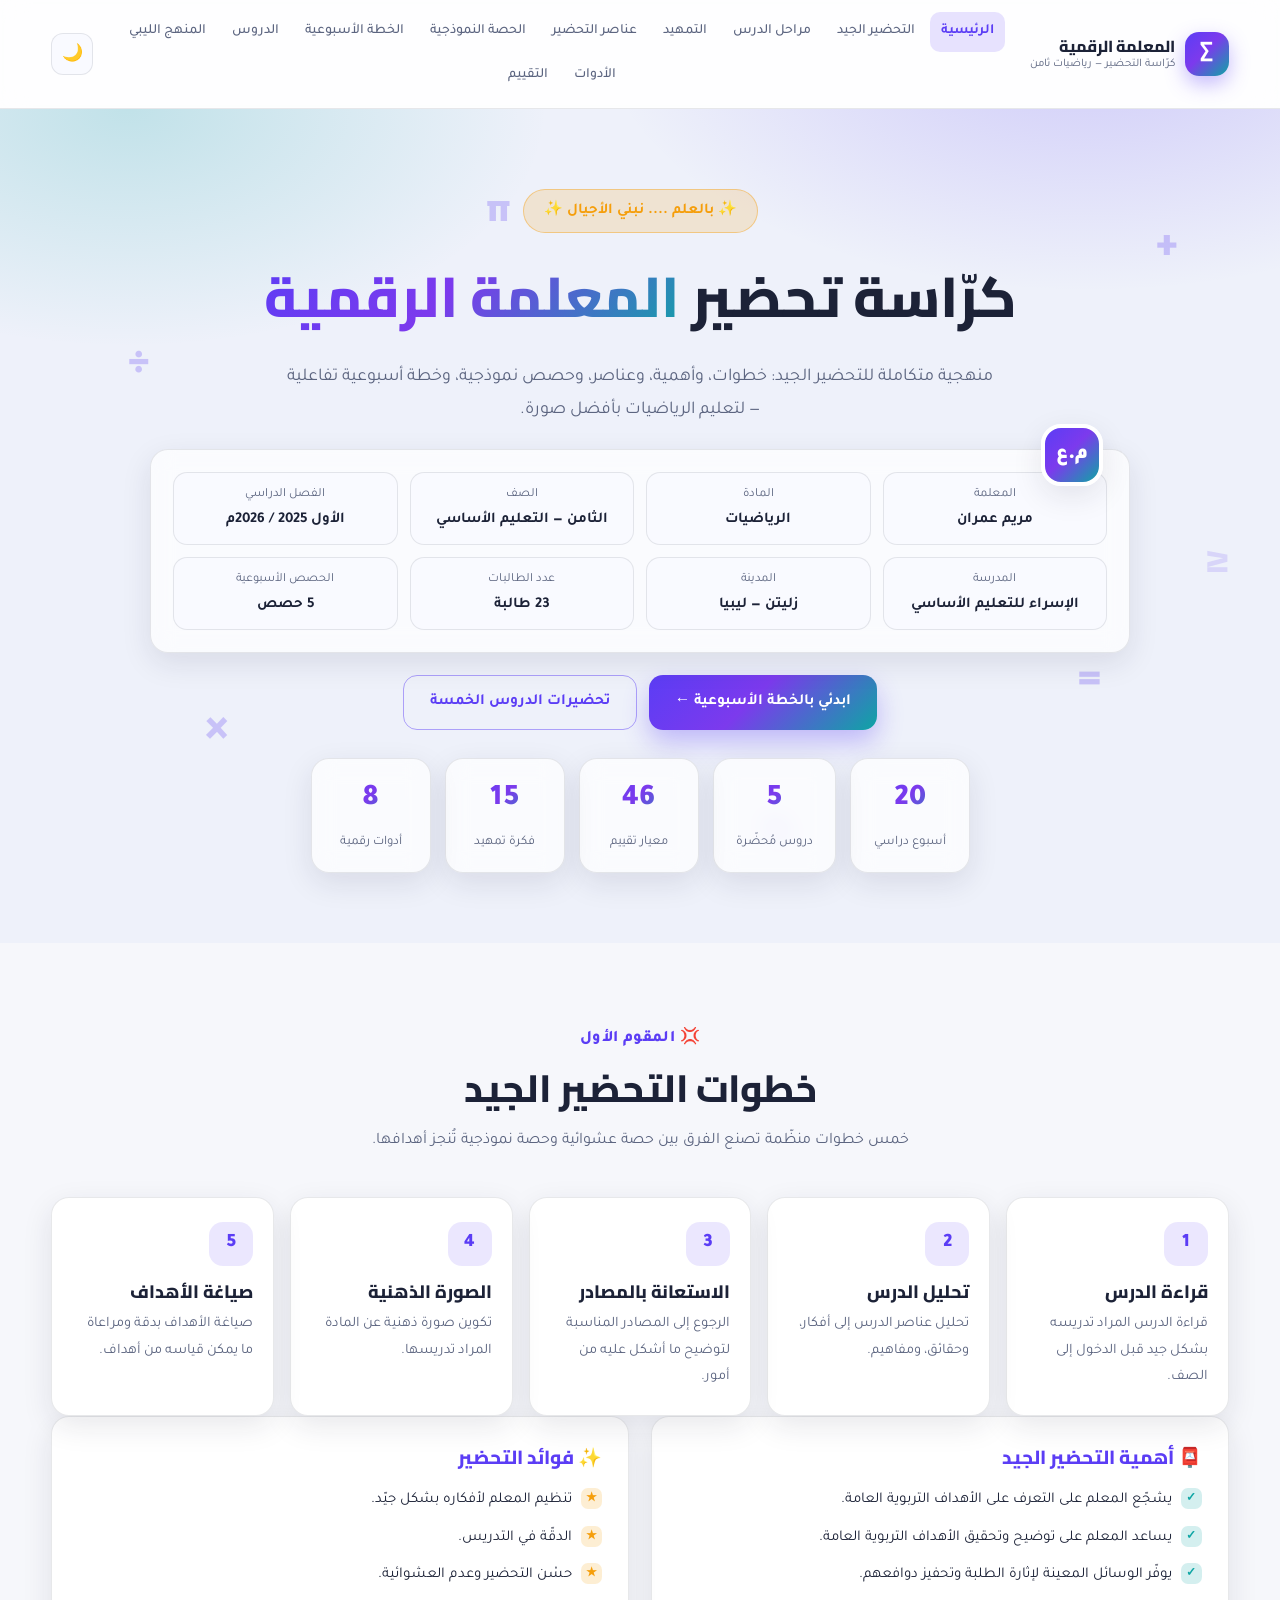
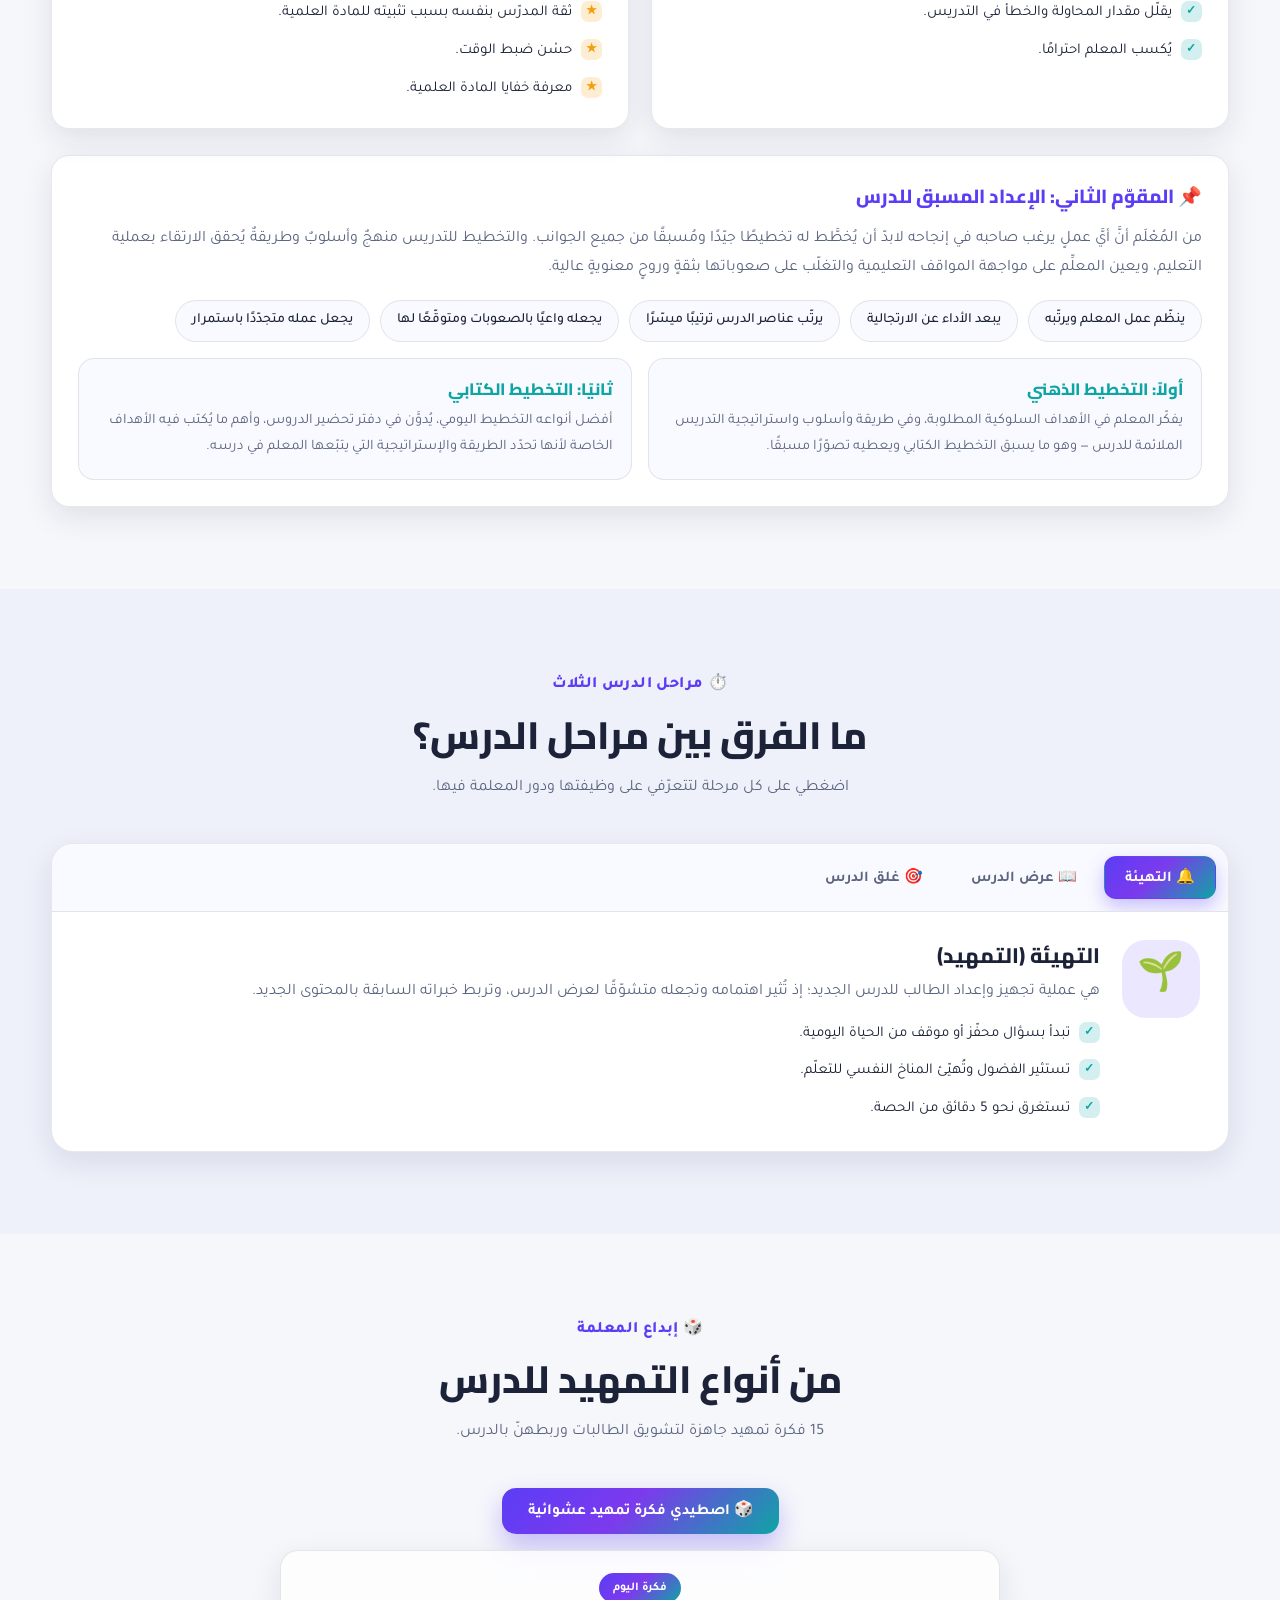
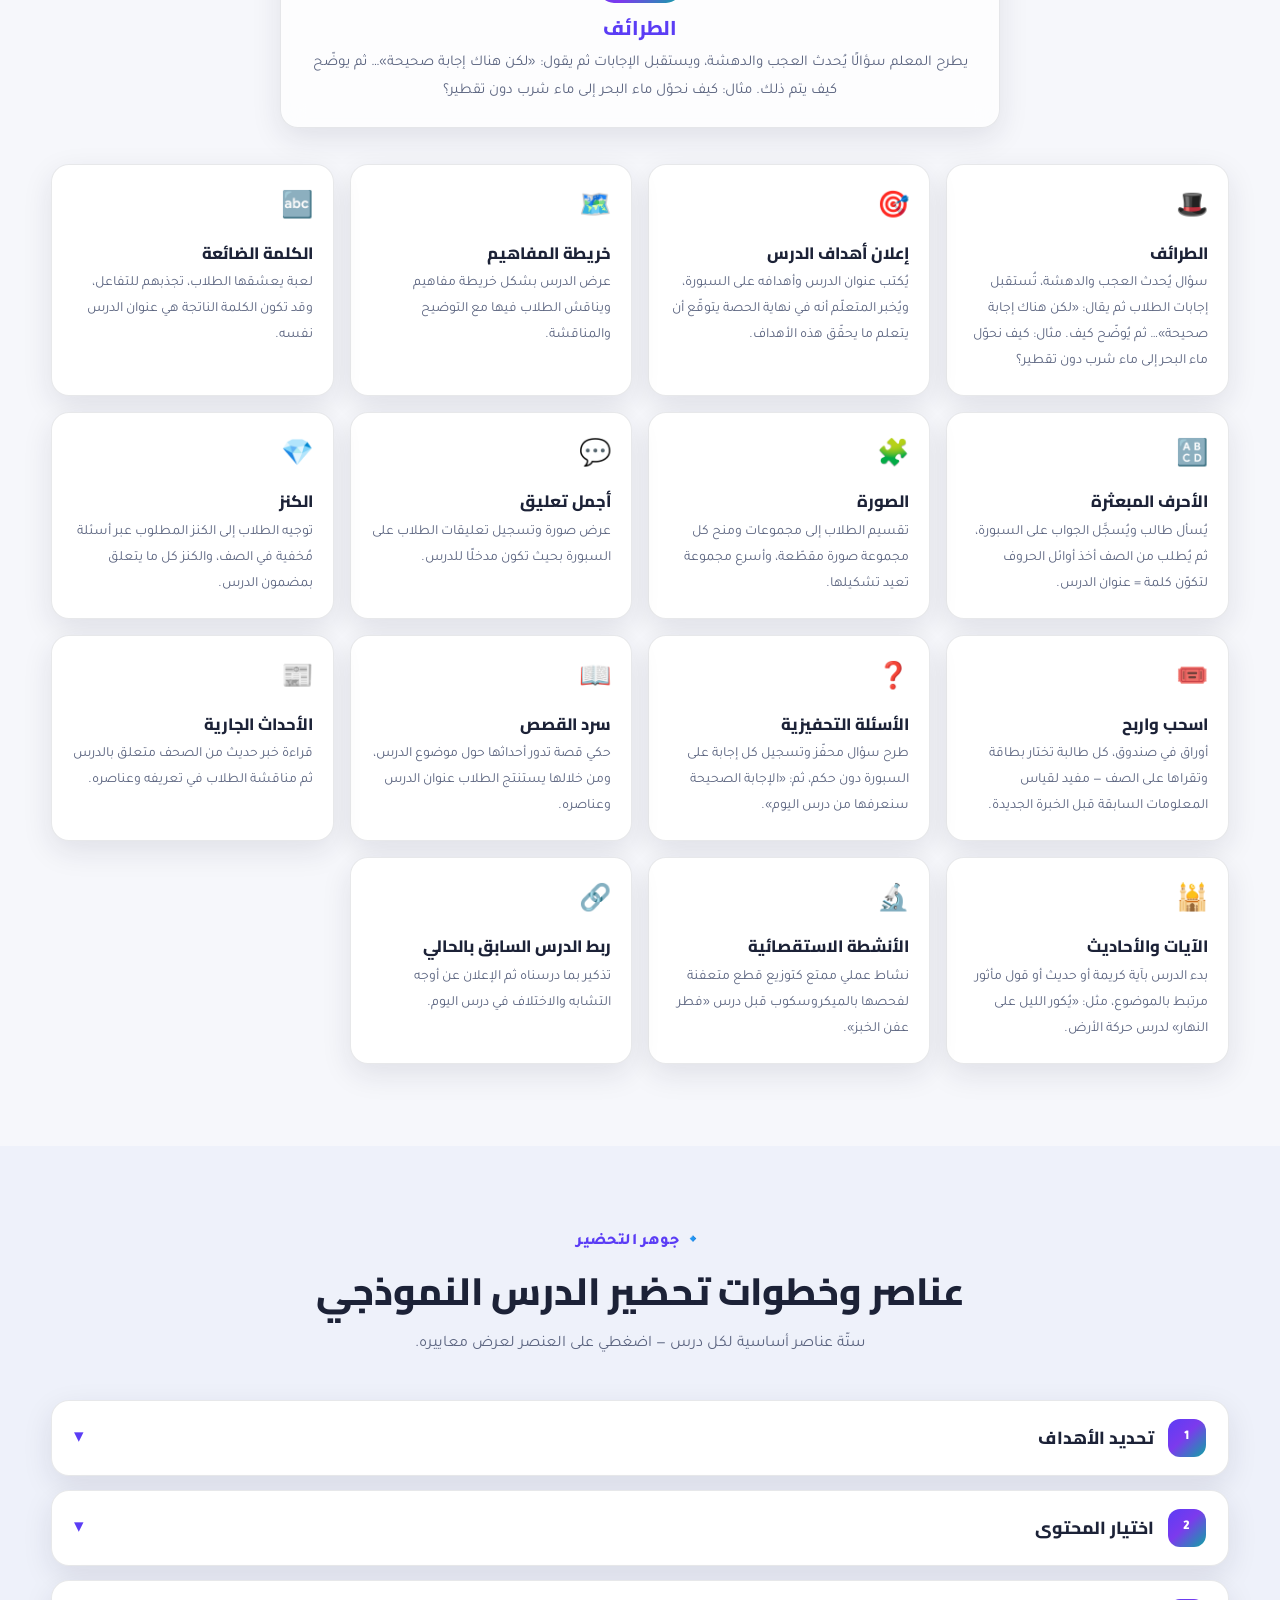
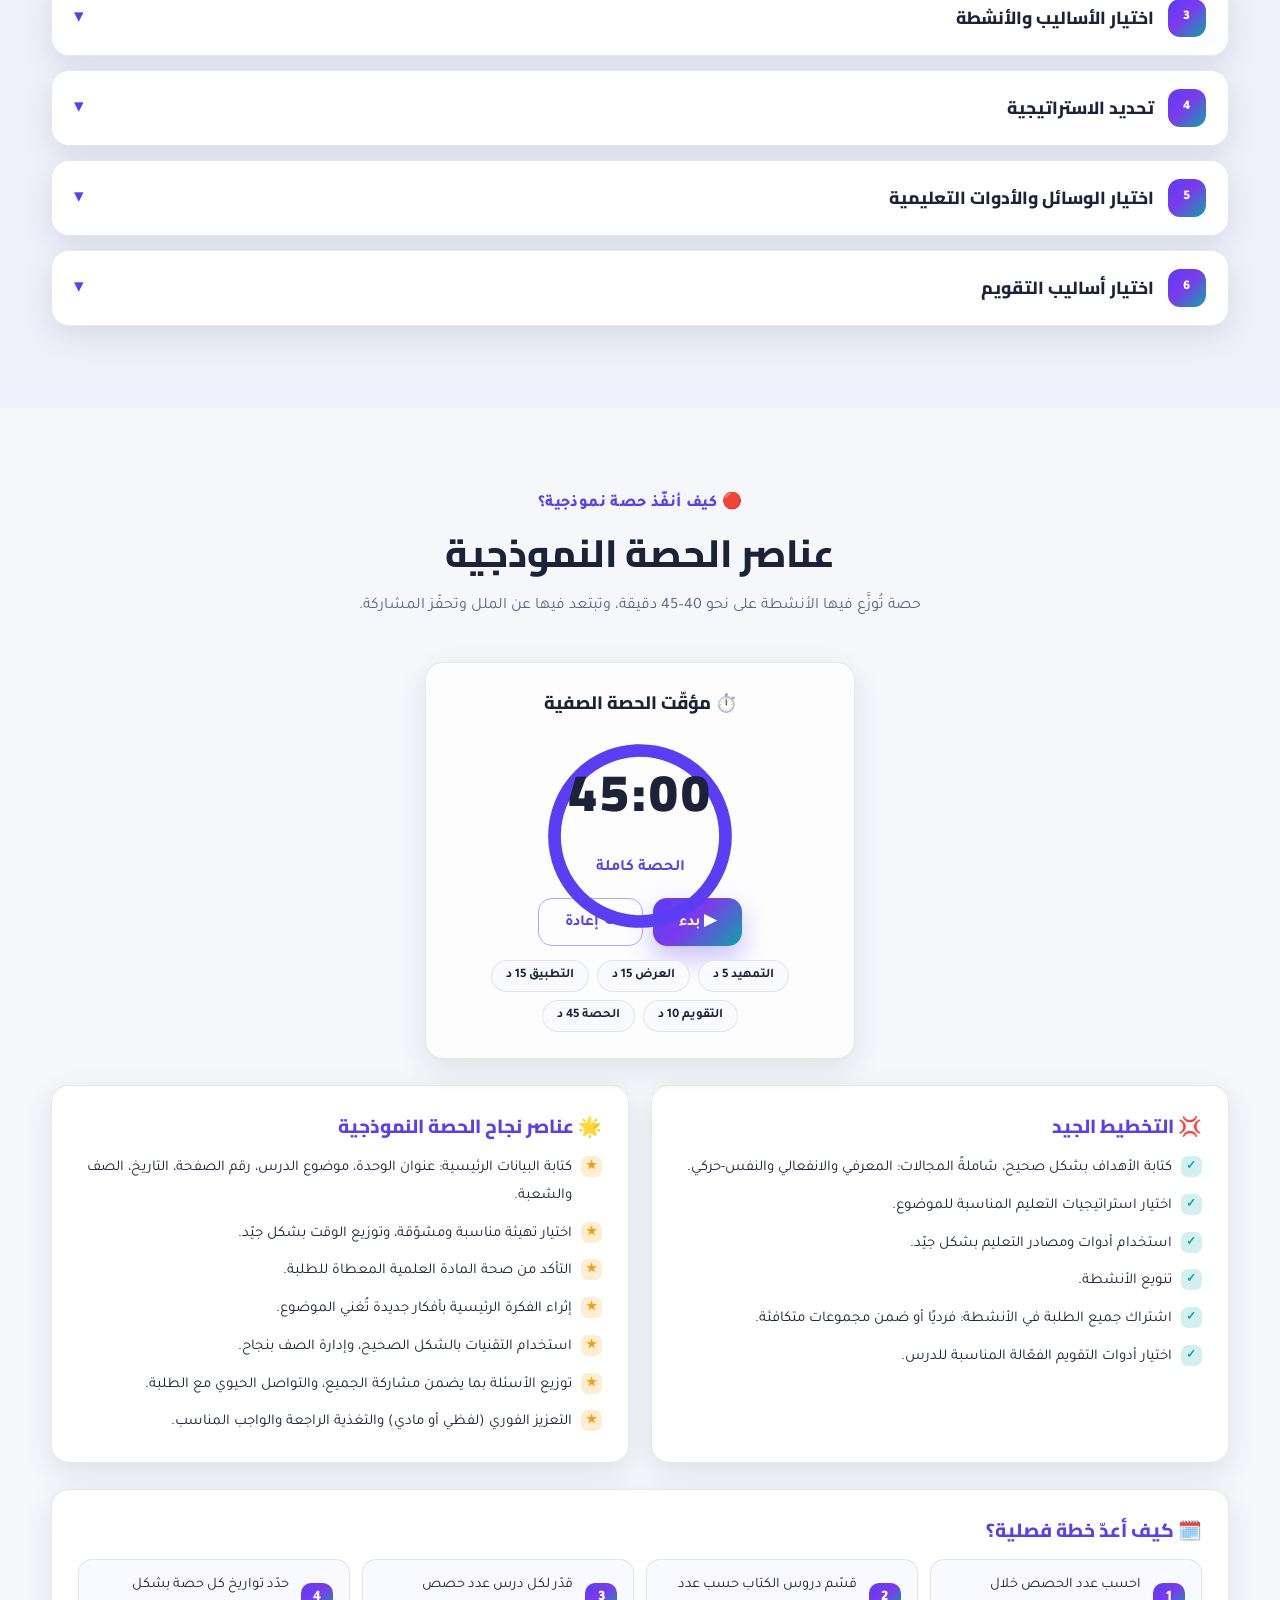
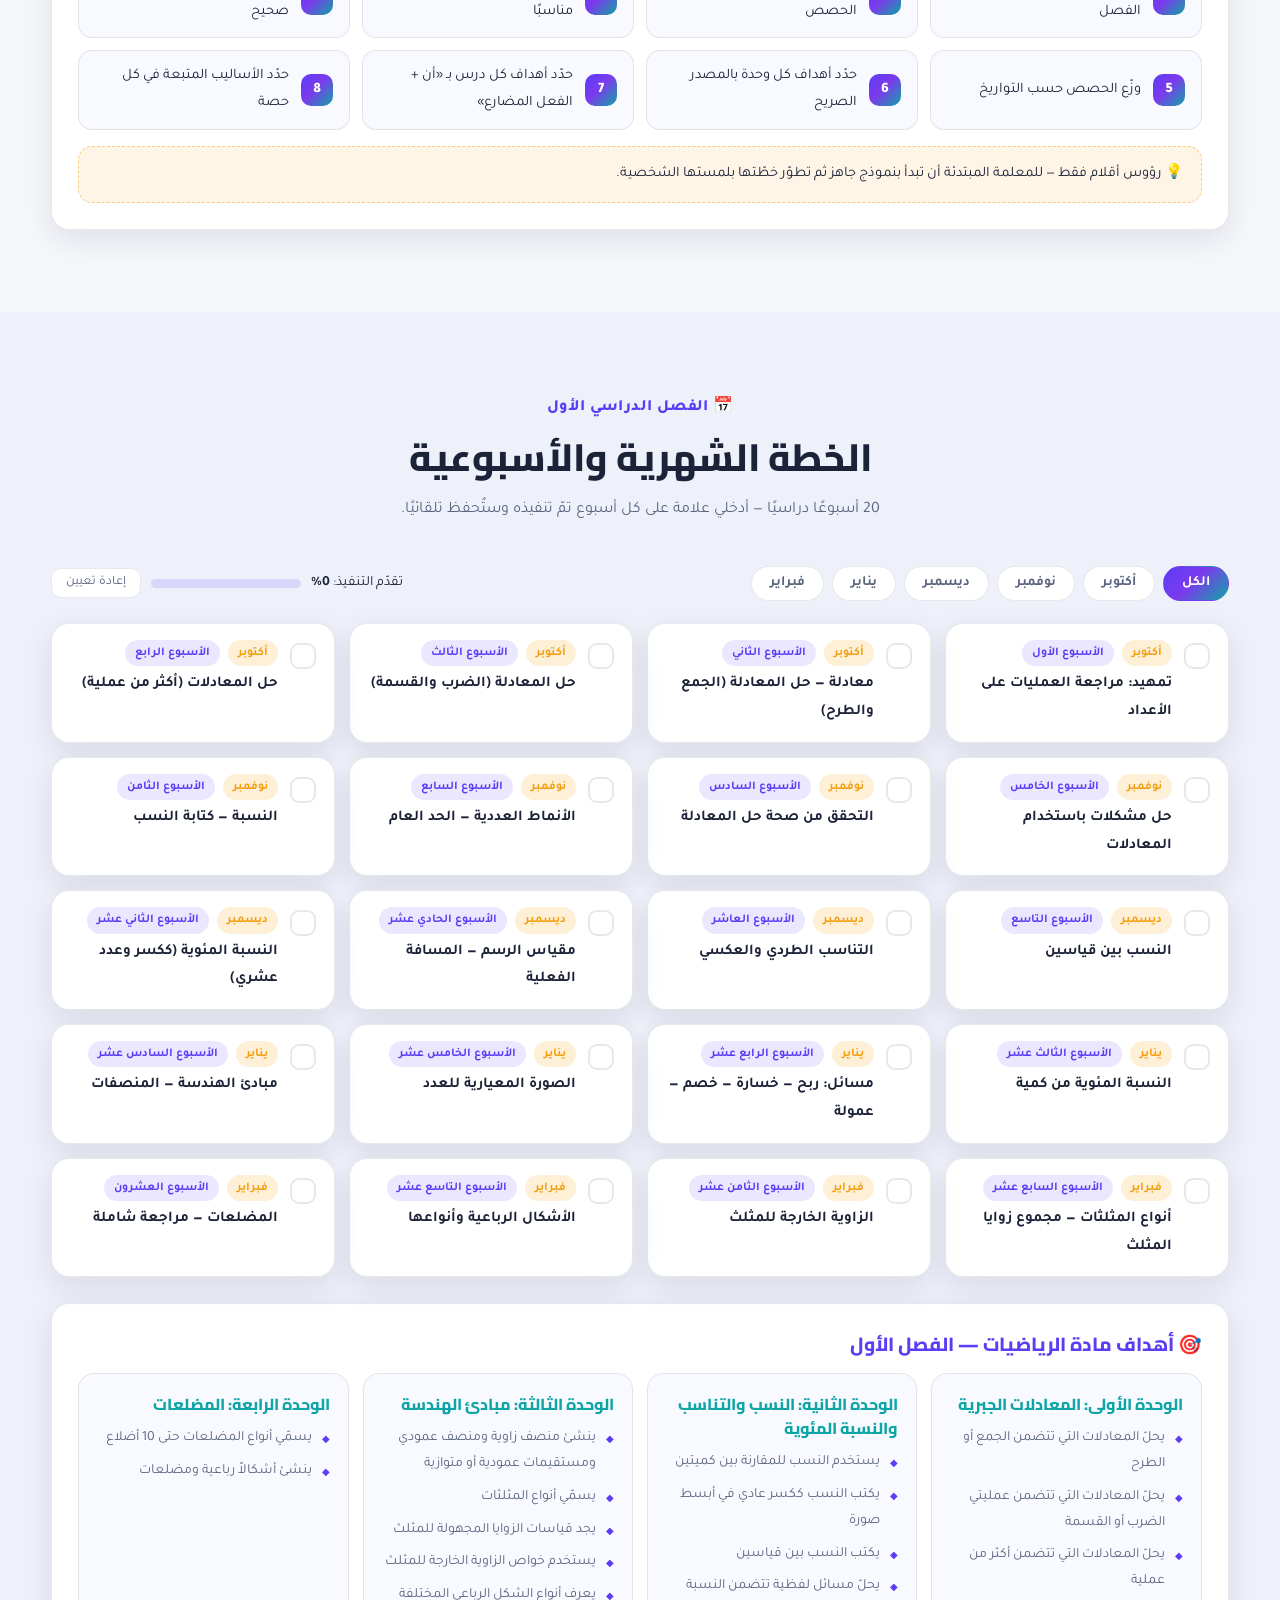
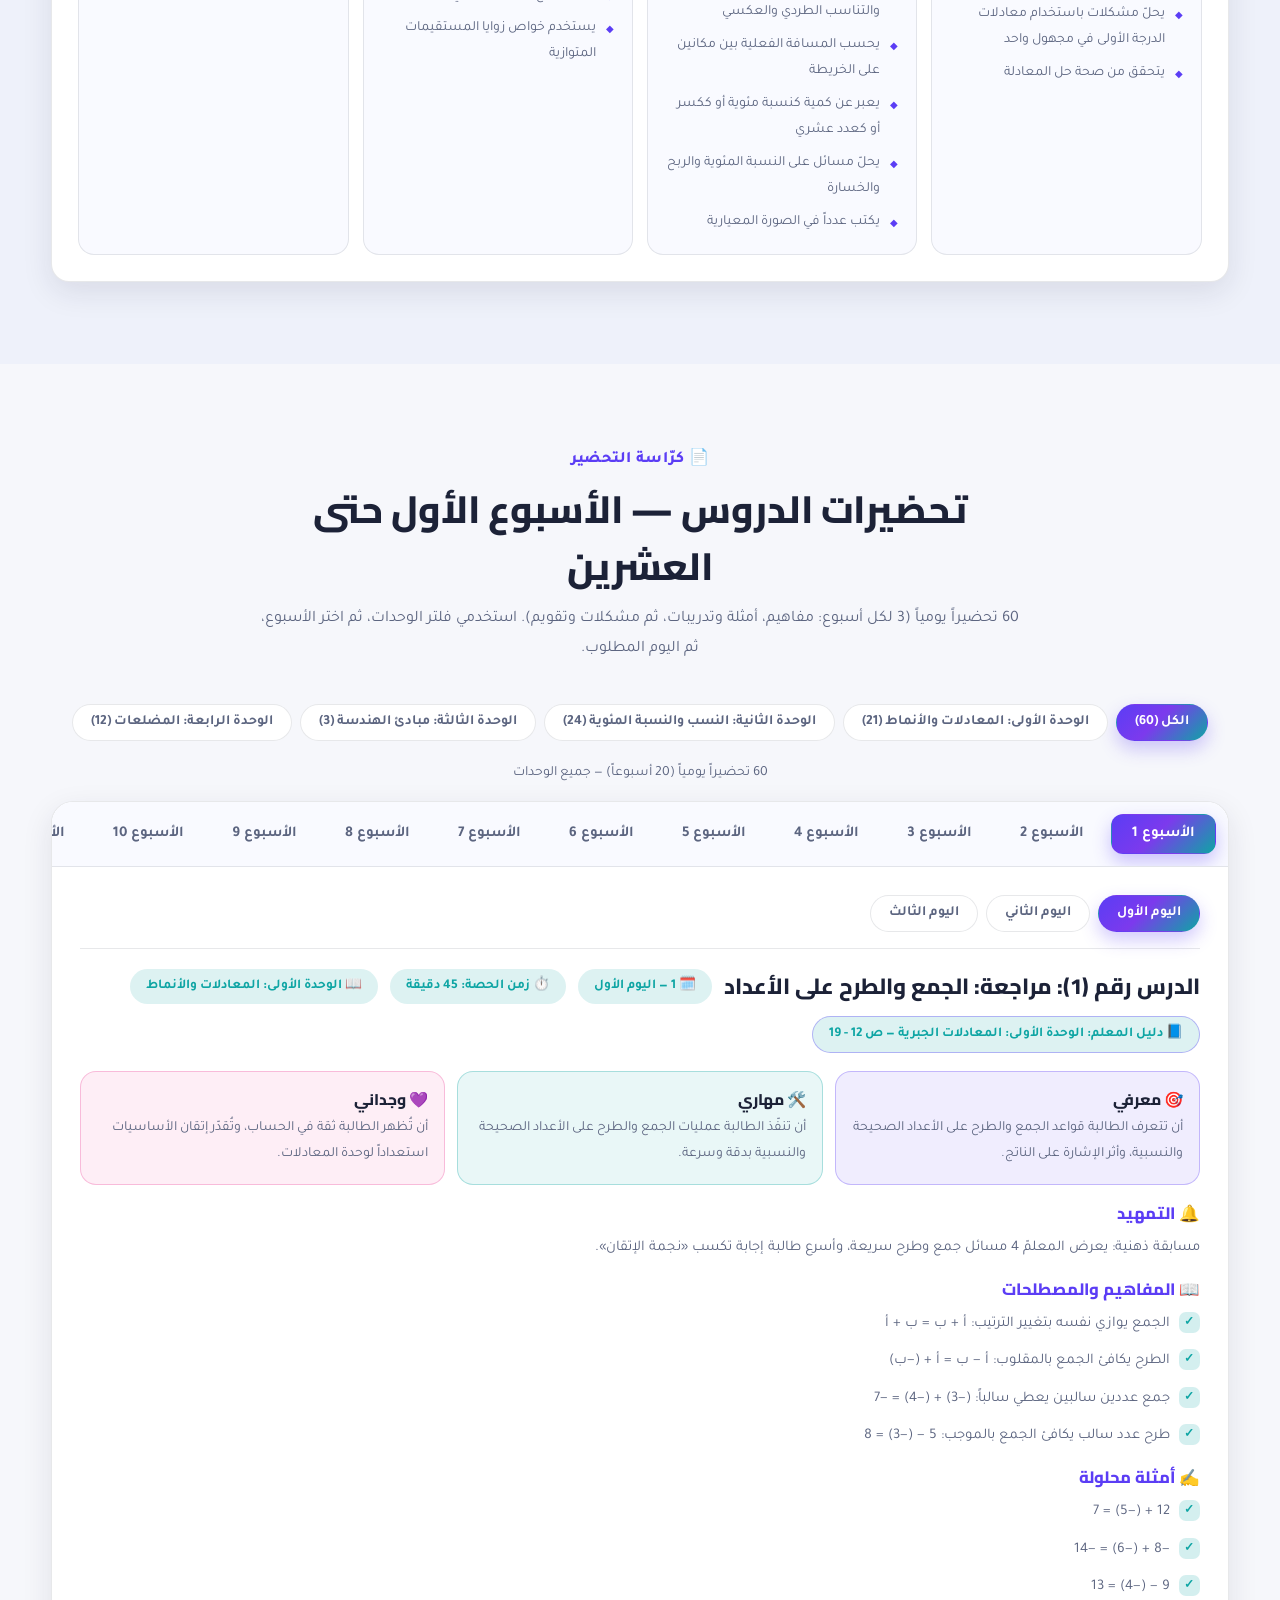
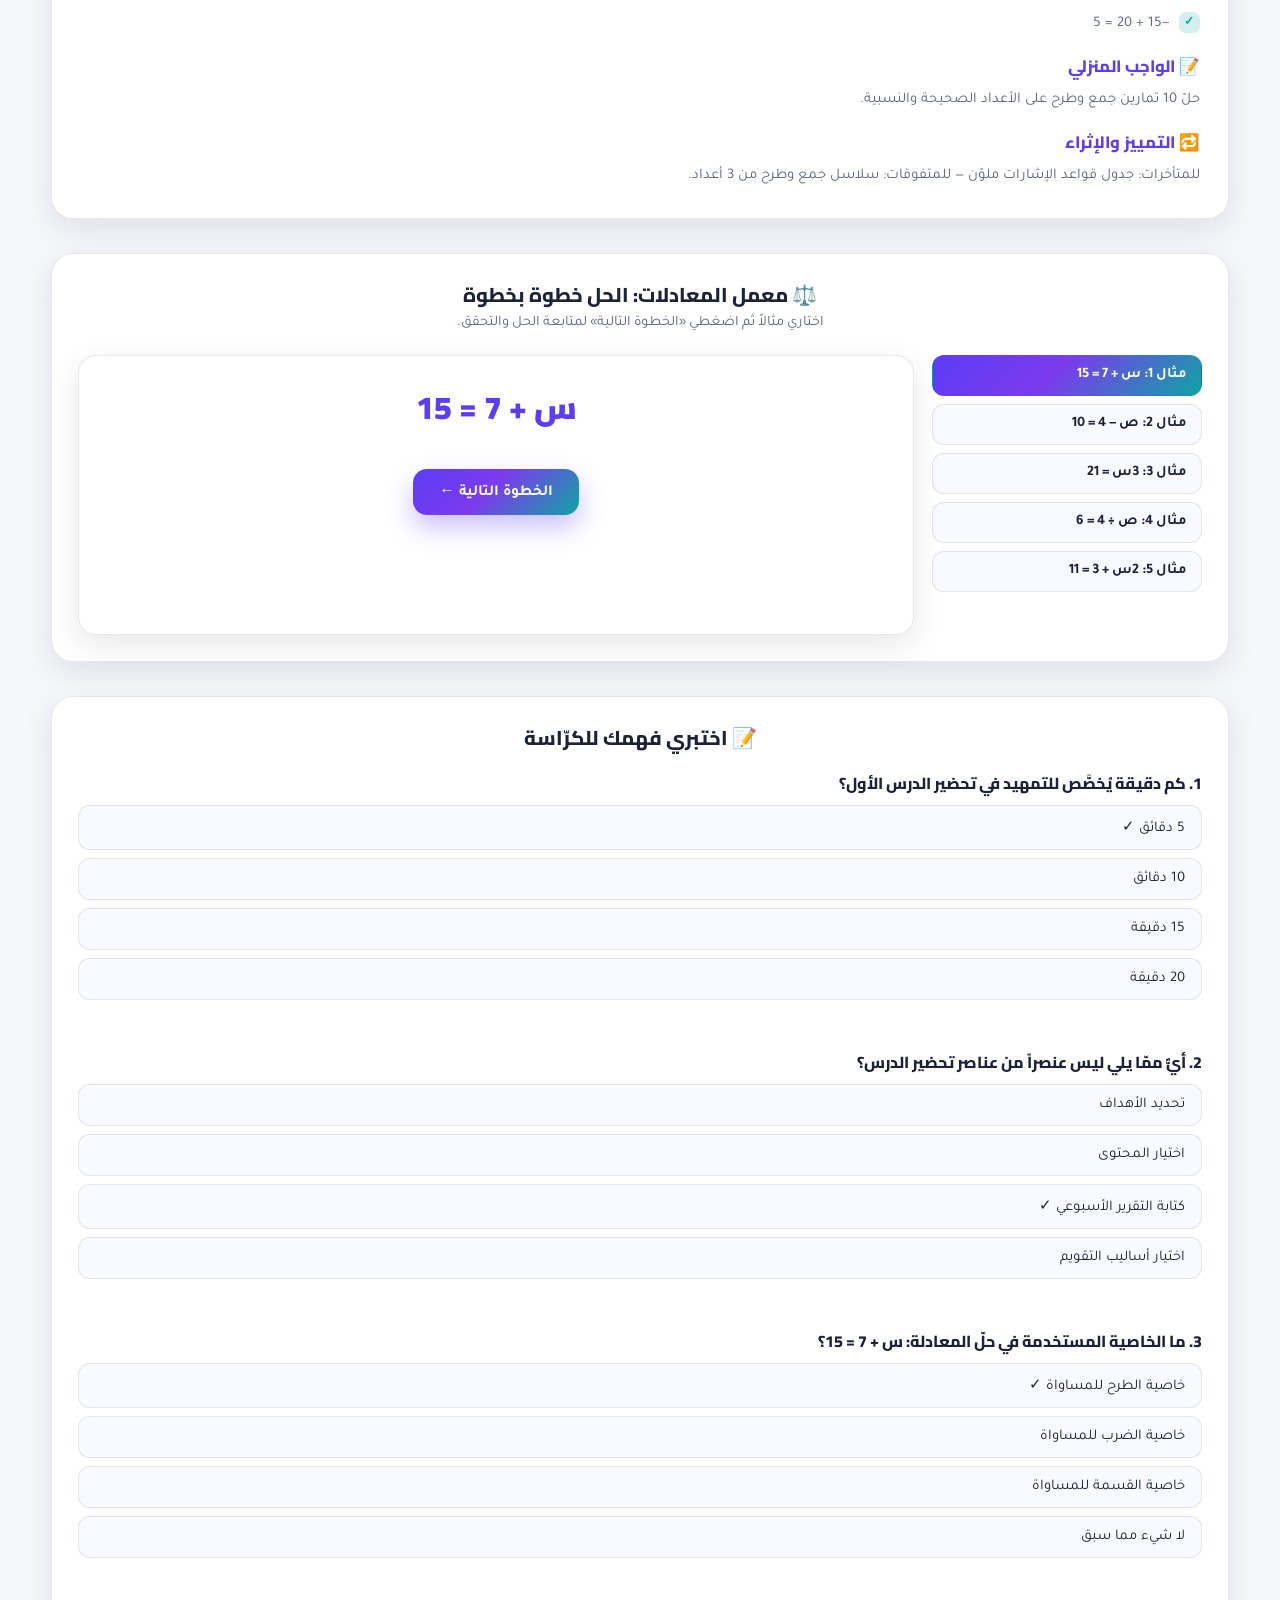
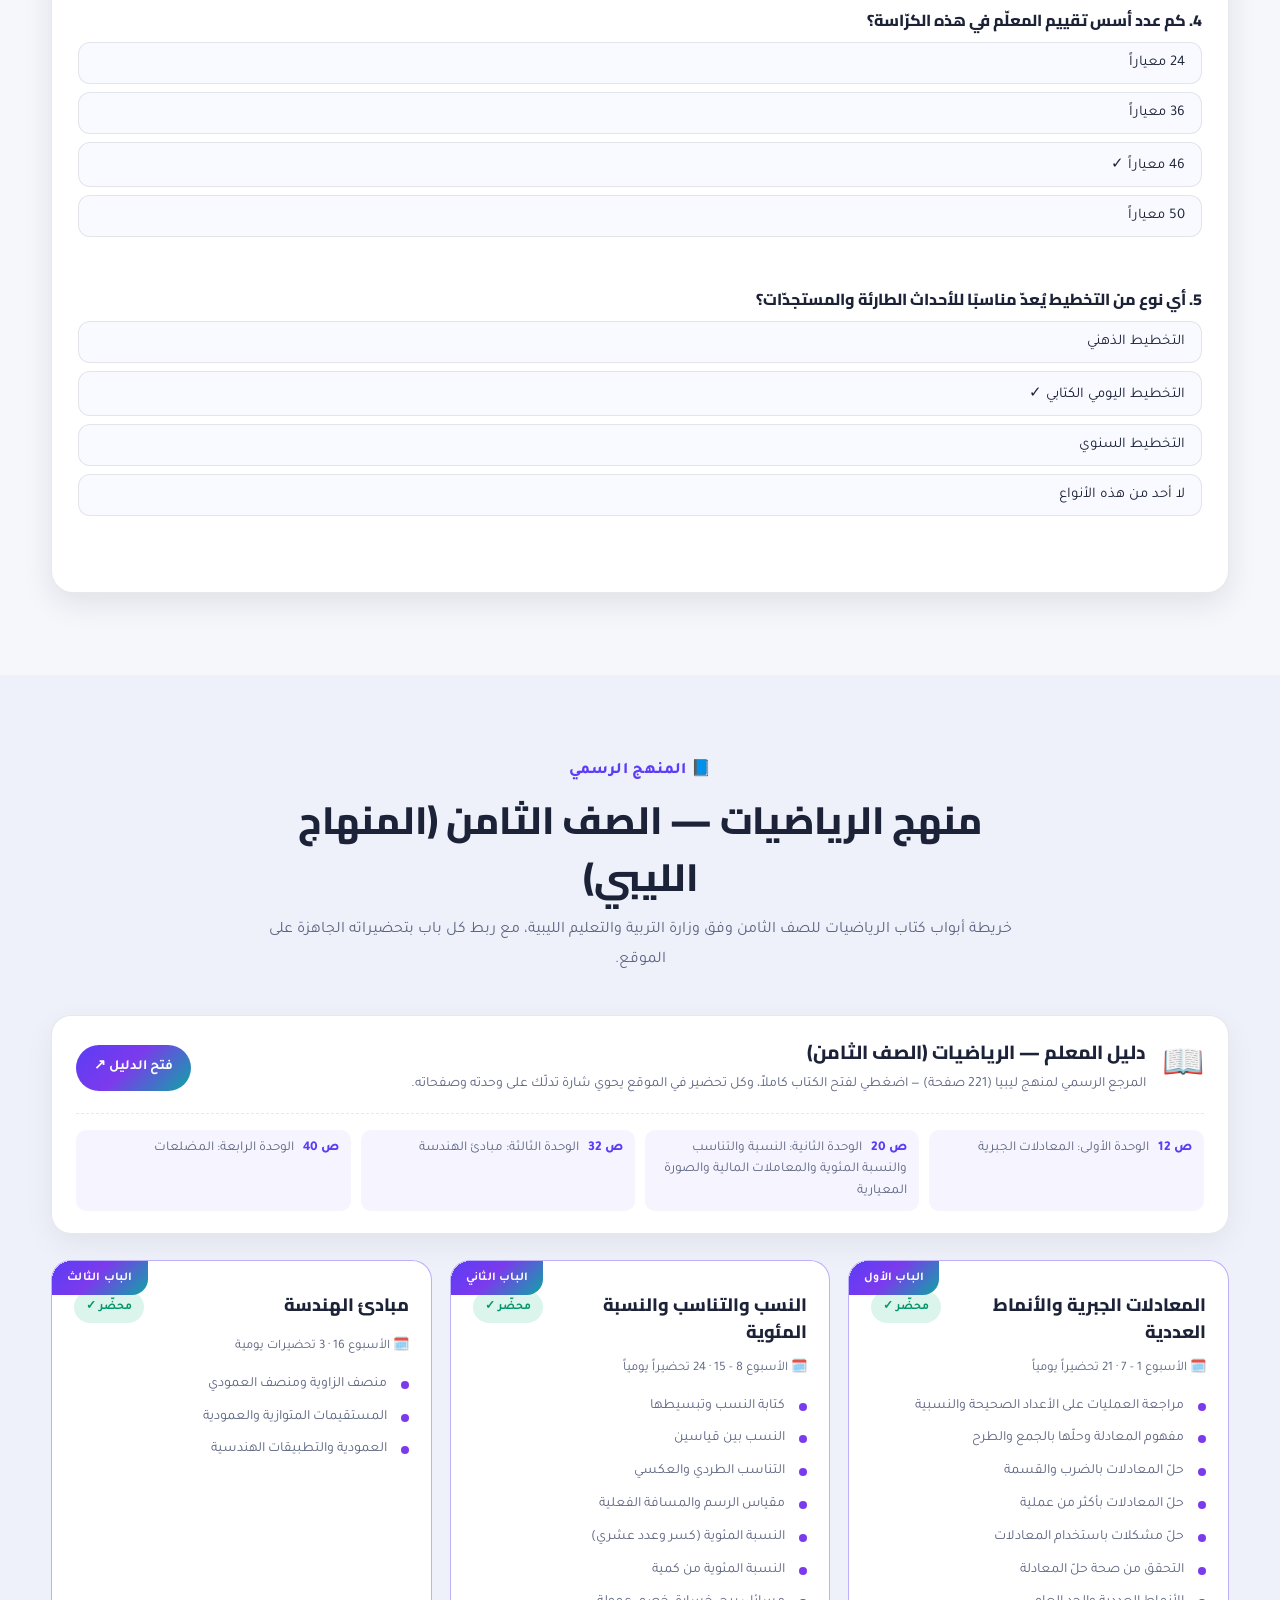
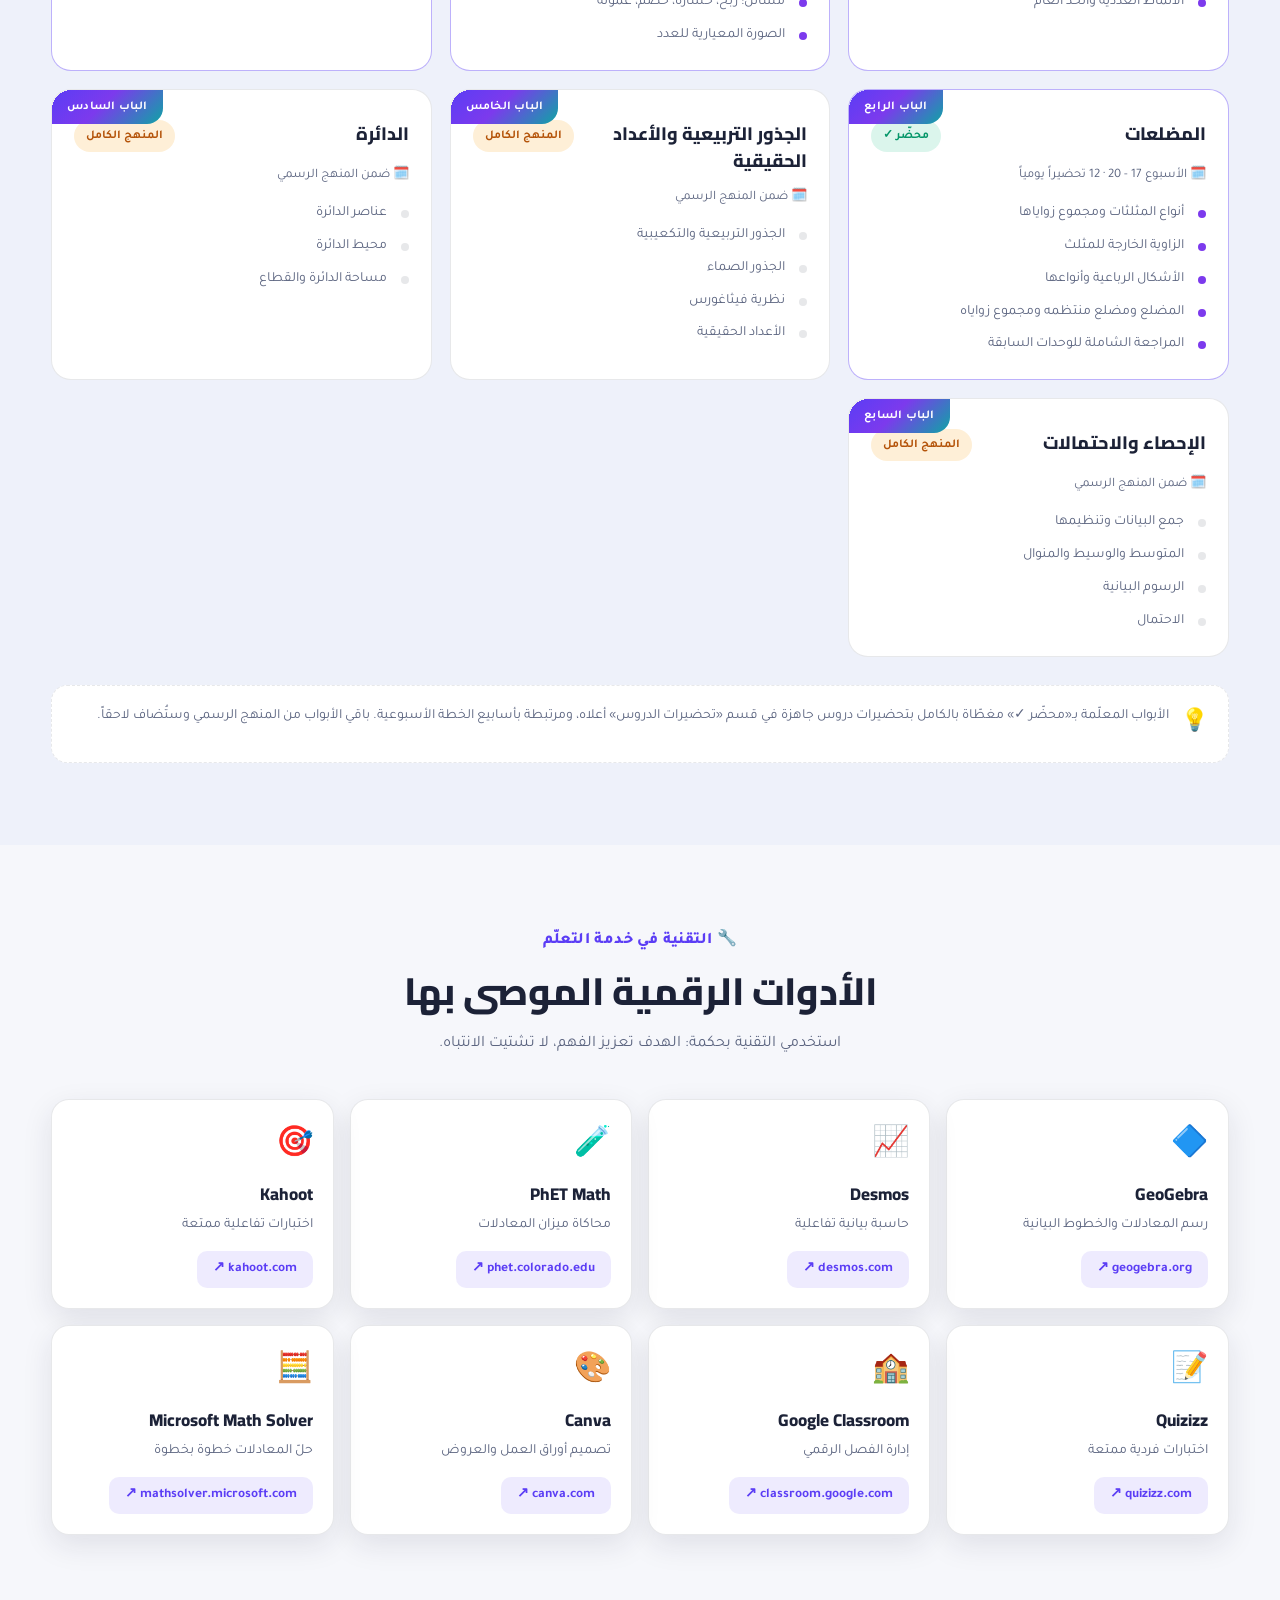
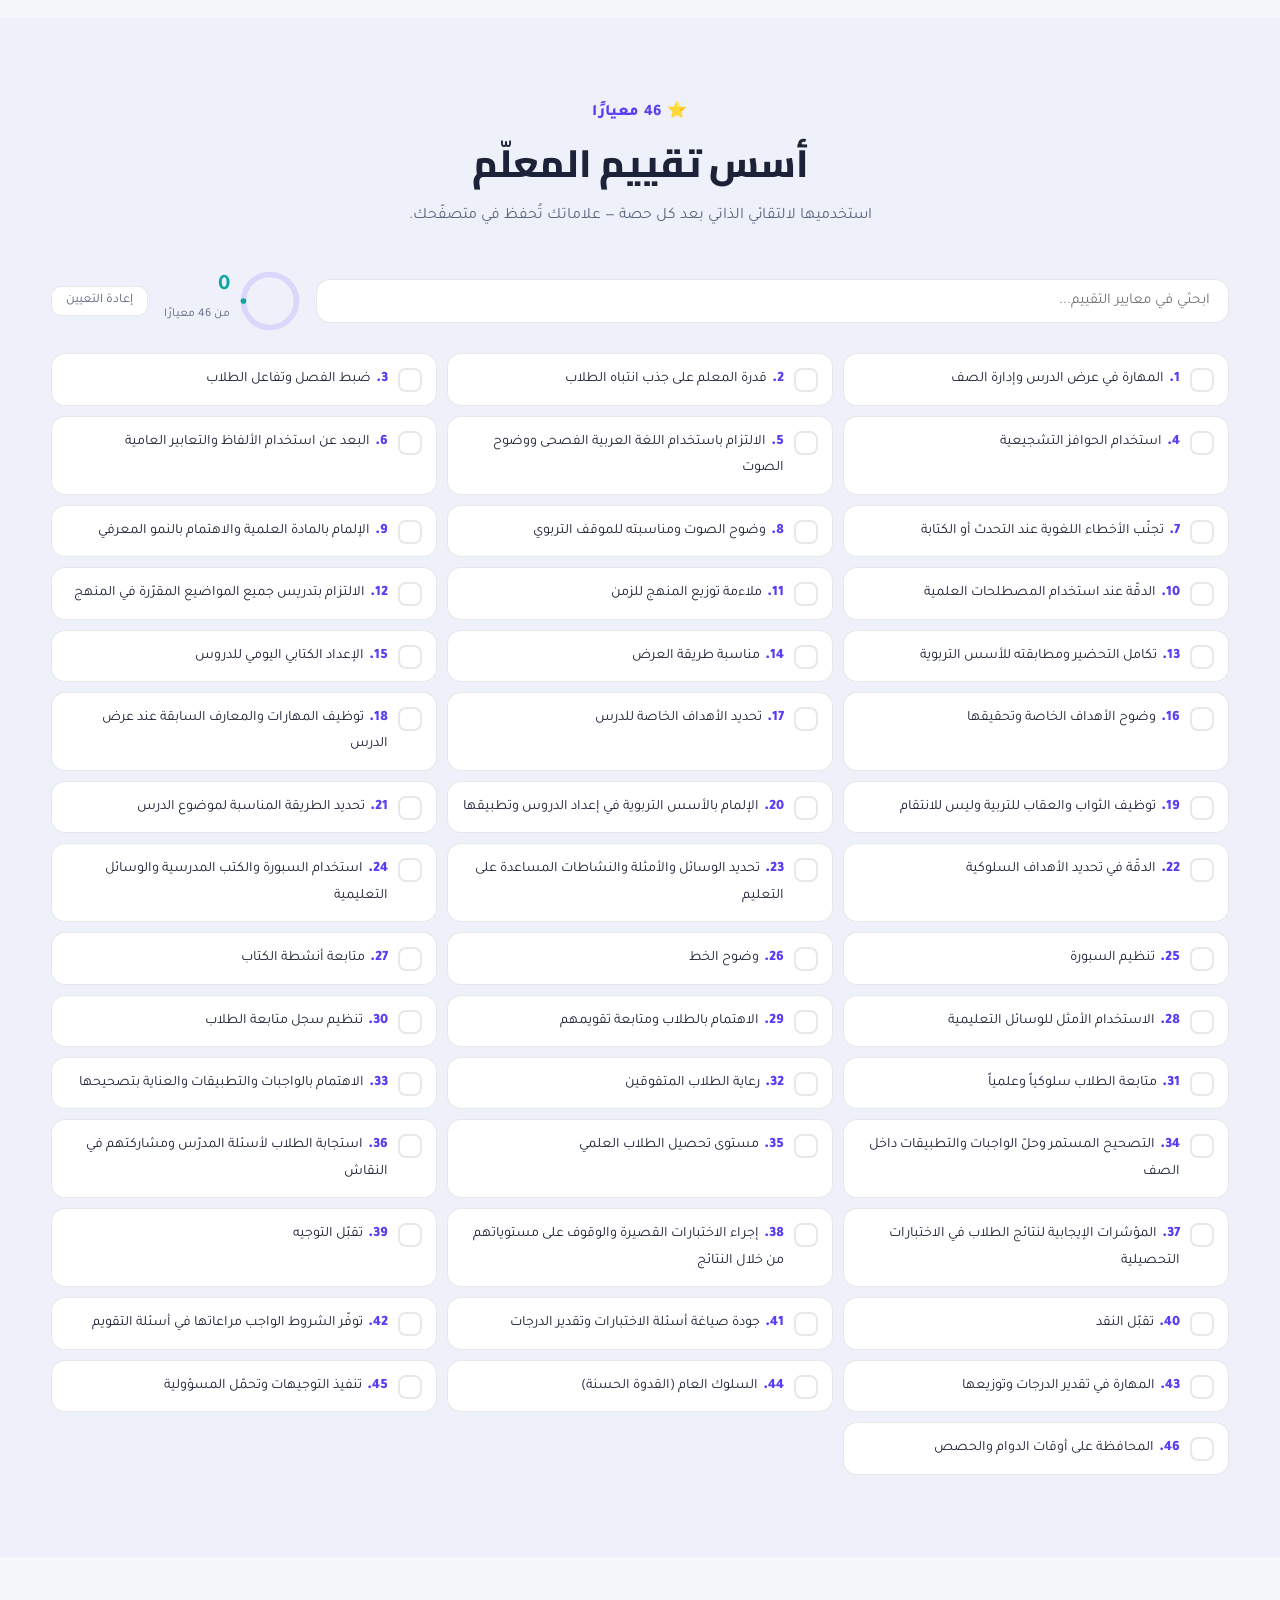
==== commit b1c06149: "ربط التحضيرات بكتاب دليل المعلم الرسمي (شارة لكل درس + بطاقة الدليل بفهرسه) ومواءمة الوحدات مع الكتا" ====
--- a/index.html
+++ b/index.html
@@ -407,6 +407,26 @@
       <h2>منهج الرياضيات — الصف الثامن (المنهاج الليبي)</h2>
       <p class="section-desc">خريطة أبواب كتاب الرياضيات للصف الثامن وفق وزارة التربية والتعليم الليبية، مع ربط كل باب بتحضيراته الجاهزة على الموقع.</p>
     </div>
+
+    <!-- ربط بكتاب دليل المعلم الرسمي -->
+    <a class="guide-card reveal" target="_blank" rel="noopener"
+       href="https://drive.google.com/file/d/19WkIPuKcsyUHzZnC8_hLA9TbyytsQJ21/view">
+      <div class="guide-top">
+        <span class="guide-emoji">📖</span>
+        <div class="guide-headings">
+          <h3>دليل المعلم — الرياضيات (الصف الثامن)</h3>
+          <p>المرجع الرسمي لمنهج ليبيا (221 صفحة) — اضغطي لفتح الكتاب كاملاً، وكل تحضير في الموقع يحوي شارة تدلّك على وحدته وصفحاته.</p>
+        </div>
+        <span class="guide-open">فتح الدليل ↗</span>
+      </div>
+      <ul class="guide-toc">
+        <li><b>ص 12</b> الوحدة الأولى: المعادلات الجبرية</li>
+        <li><b>ص 20</b> الوحدة الثانية: النسبة والتناسب والنسبة المئوية والمعاملات المالية والصورة المعيارية</li>
+        <li><b>ص 32</b> الوحدة الثالثة: مبادئ الهندسة</li>
+        <li><b>ص 40</b> الوحدة الرابعة: المضلعات</li>
+      </ul>
+    </a>
+
     <div class="curriculum-grid" id="curriculumGrid"></div>
     <div class="curriculum-note reveal">
       <span>💡</span>
--- a/styles.css
+++ b/styles.css
@@ -358,8 +358,29 @@
 .unit-filter button.on{background:var(--grad);color:#fff;border-color:transparent;box-shadow:0 8px 18px rgba(91,61,245,.28)}
 .lesson-count{text-align:center;color:var(--muted);font-size:14px;margin-bottom:14px}
 .lesson-head{display:flex;flex-wrap:wrap;gap:12px;align-items:center;margin-bottom:18px}
+.guide-chip{
+  background:rgba(91,61,245,.1);border:1px solid rgba(91,61,245,.35);color:var(--brand);
+  font-weight:700;cursor:pointer;text-decoration:none;transition:.2s
+}
+.guide-chip:hover{background:var(--grad);color:#fff;border-color:transparent}
 
 /* ---------- المنهج الليبي ---------- */
+.guide-card{
+  display:block;background:var(--surface);border:1px solid var(--line);border-radius:20px;
+  padding:22px 24px;margin-bottom:26px;text-decoration:none;color:inherit;transition:.3s;
+  box-shadow:0 10px 30px rgba(0,0,0,.06)
+}
+.guide-card:hover{border-color:var(--brand);transform:translateY(-3px);box-shadow:0 16px 34px rgba(91,61,245,.16)}
+.guide-top{display:flex;align-items:center;gap:16px;flex-wrap:wrap}
+.guide-emoji{font-size:34px;line-height:1}
+.guide-headings{flex:1;min-width:220px}
+.guide-headings h3{margin:0 0 6px;font-size:19px;font-weight:800}
+.guide-headings p{margin:0;color:var(--muted);font-size:14px;line-height:1.7}
+.guide-open{background:var(--grad);color:#fff;padding:10px 18px;border-radius:999px;font-weight:700;font-size:14px;white-space:nowrap}
+.guide-toc{list-style:none;margin:16px 0 0;padding:16px 0 0;border-top:1px dashed var(--line);
+  display:grid;grid-template-columns:repeat(auto-fit,minmax(230px,1fr));gap:10px}
+.guide-toc li{font-size:13.5px;color:var(--muted);line-height:1.6;background:rgba(91,61,245,.05);padding:8px 12px;border-radius:10px}
+.guide-toc b{color:var(--brand);font-weight:800;margin-inline-end:6px}
 .curriculum-grid{display:grid;grid-template-columns:repeat(auto-fill,minmax(300px,1fr));gap:18px}
 .curr-card{
   background:var(--surface);border:1px solid var(--line);border-radius:20px;
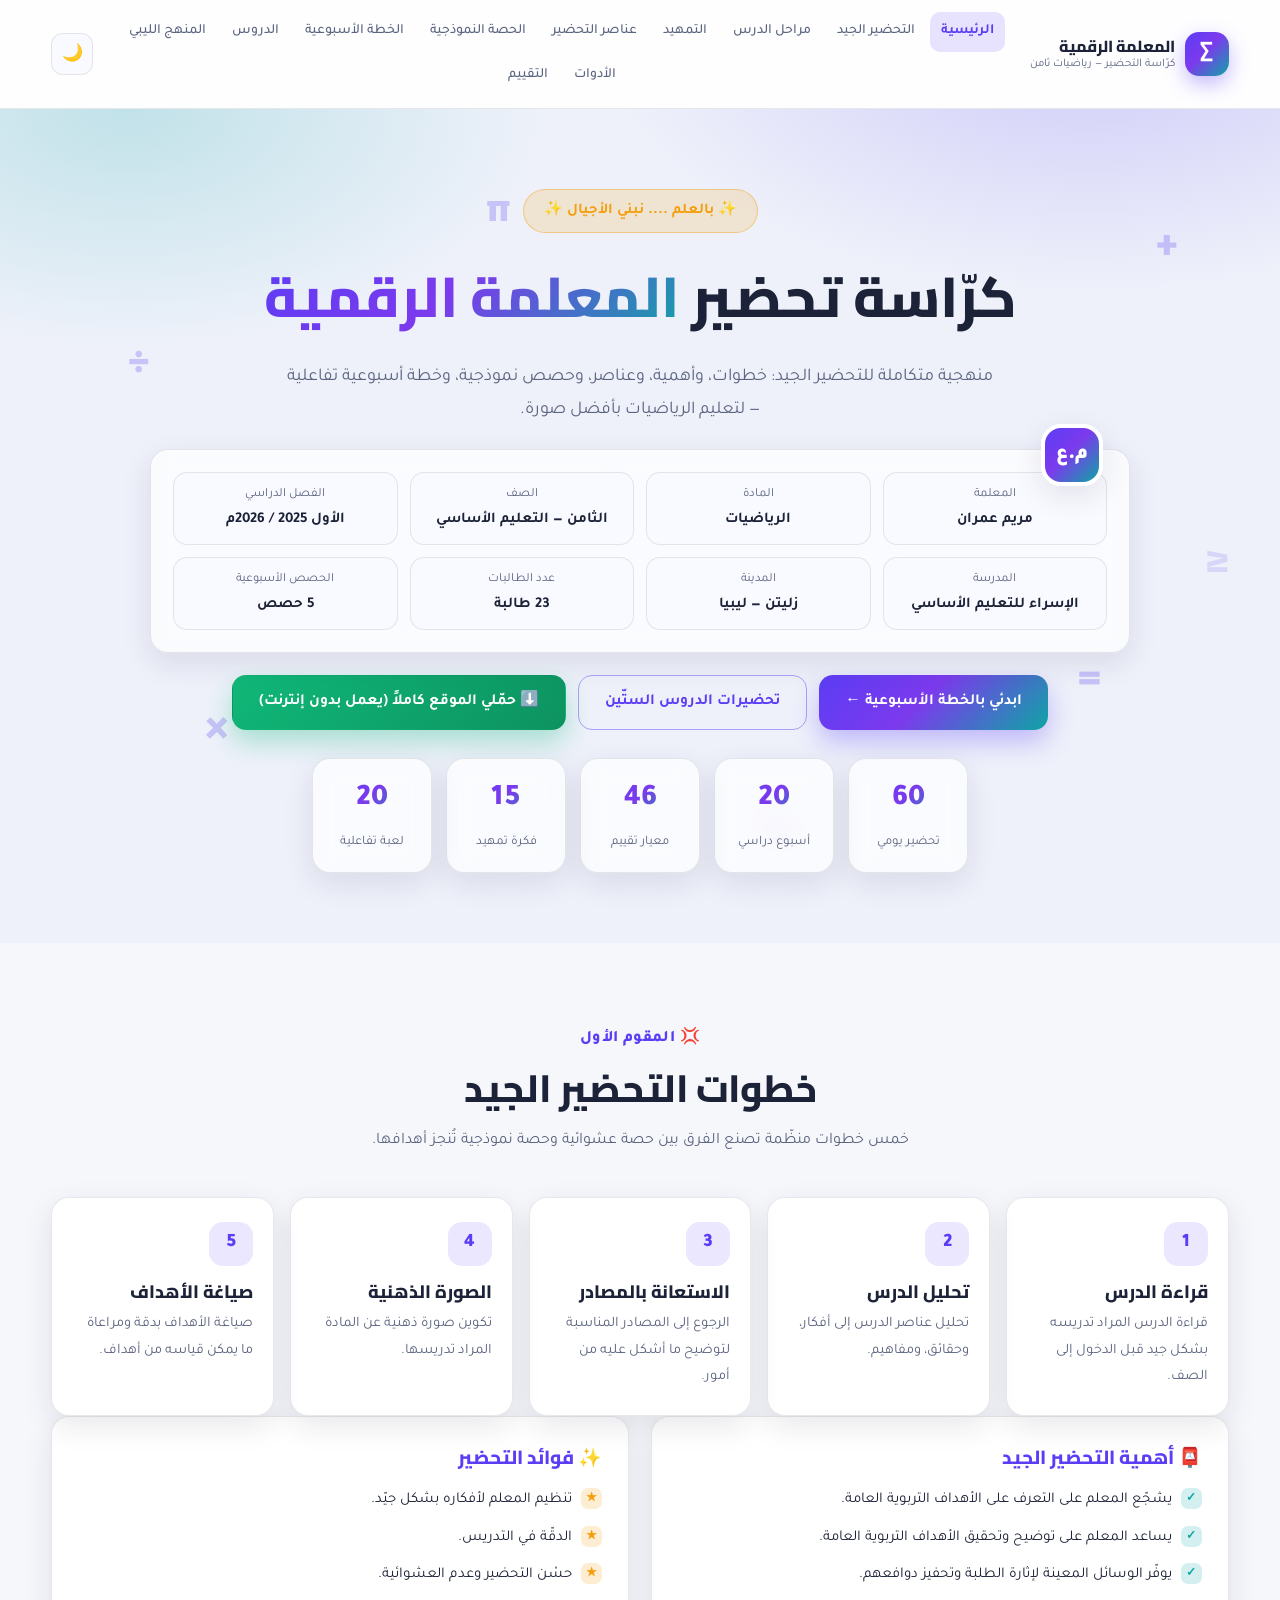
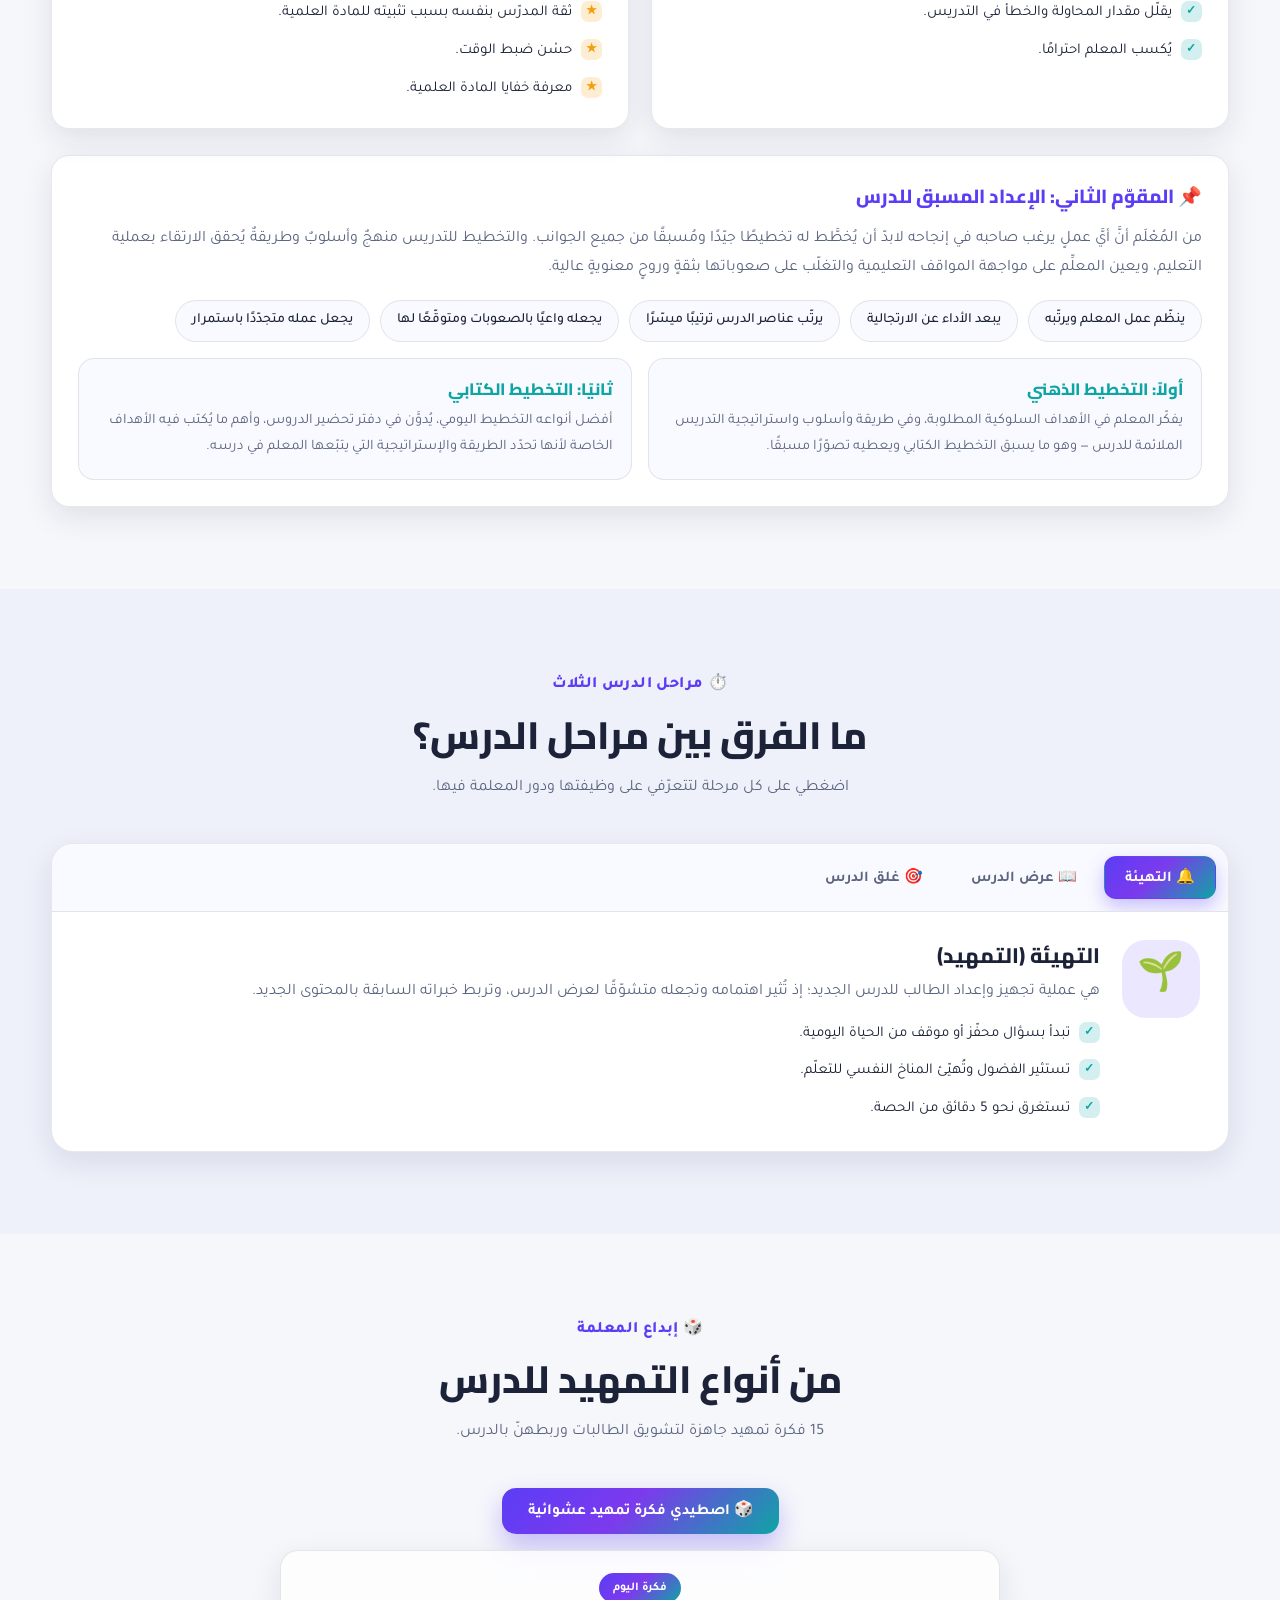
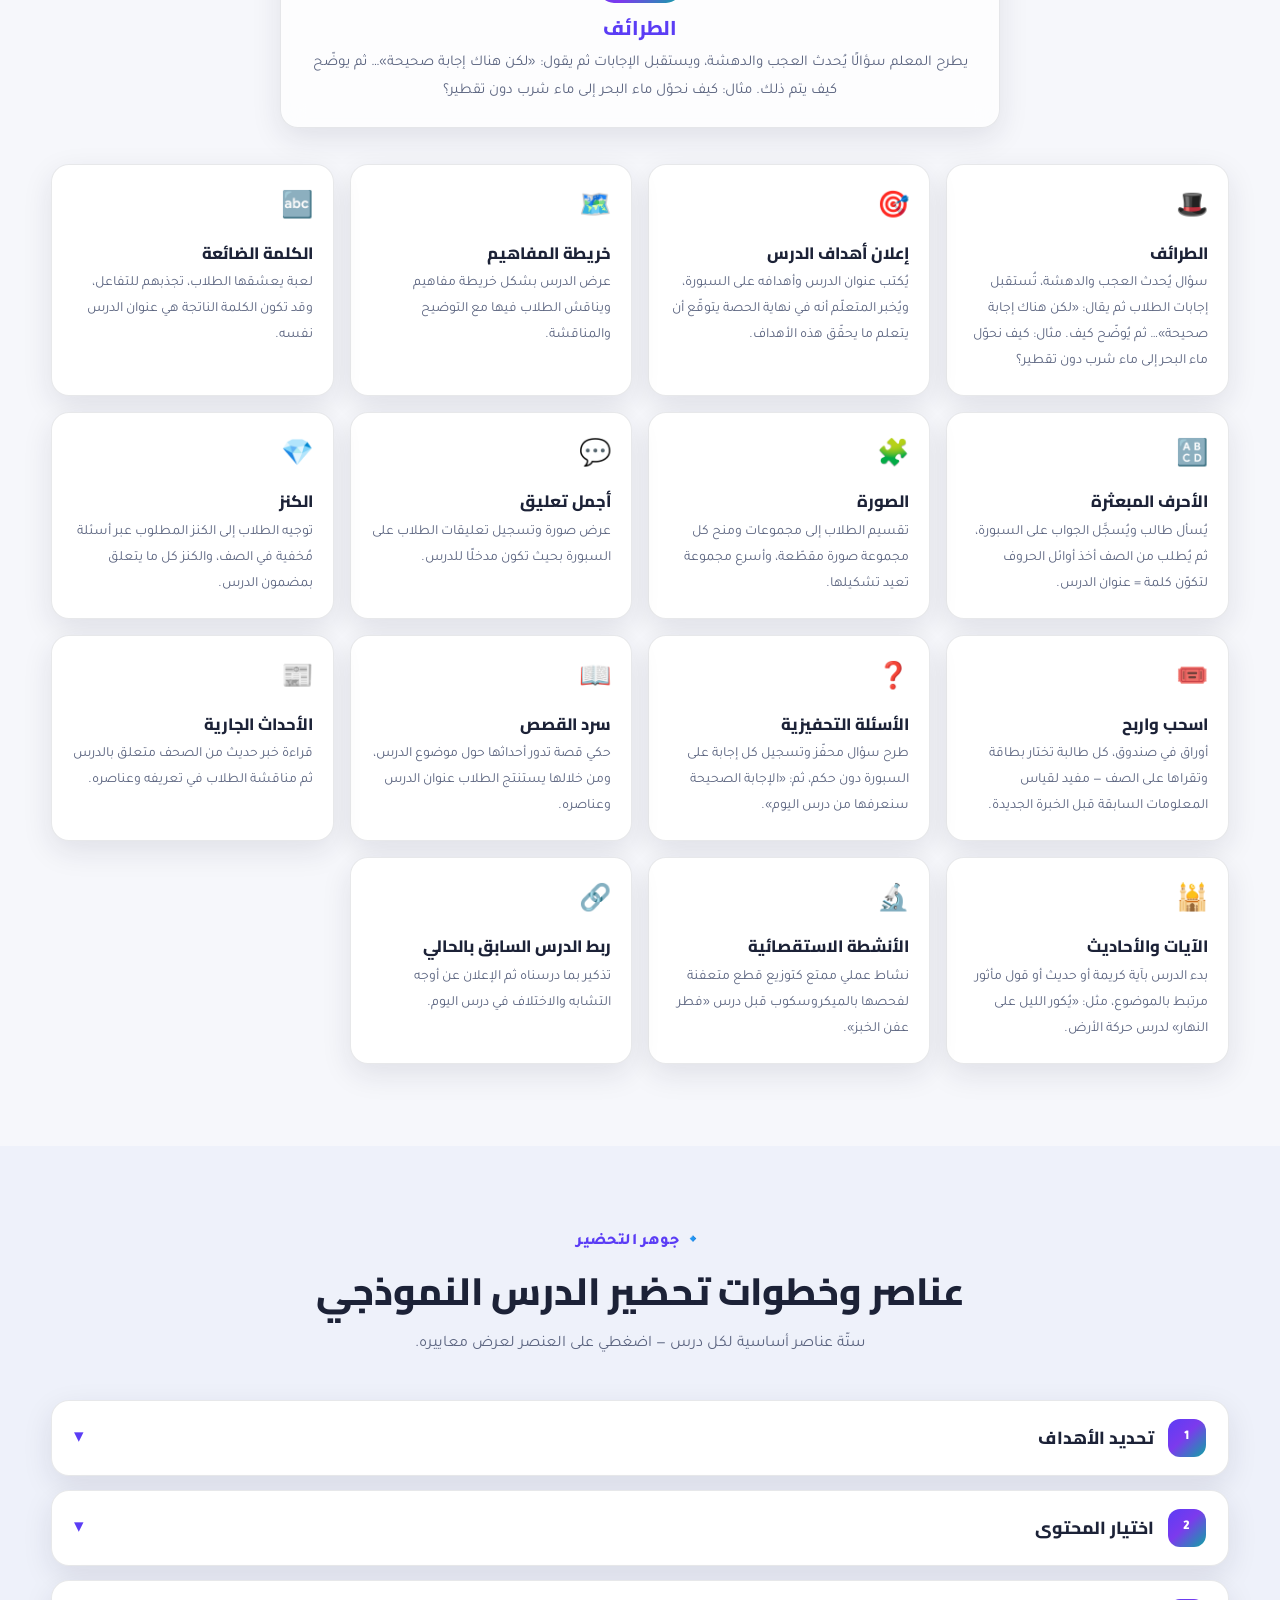
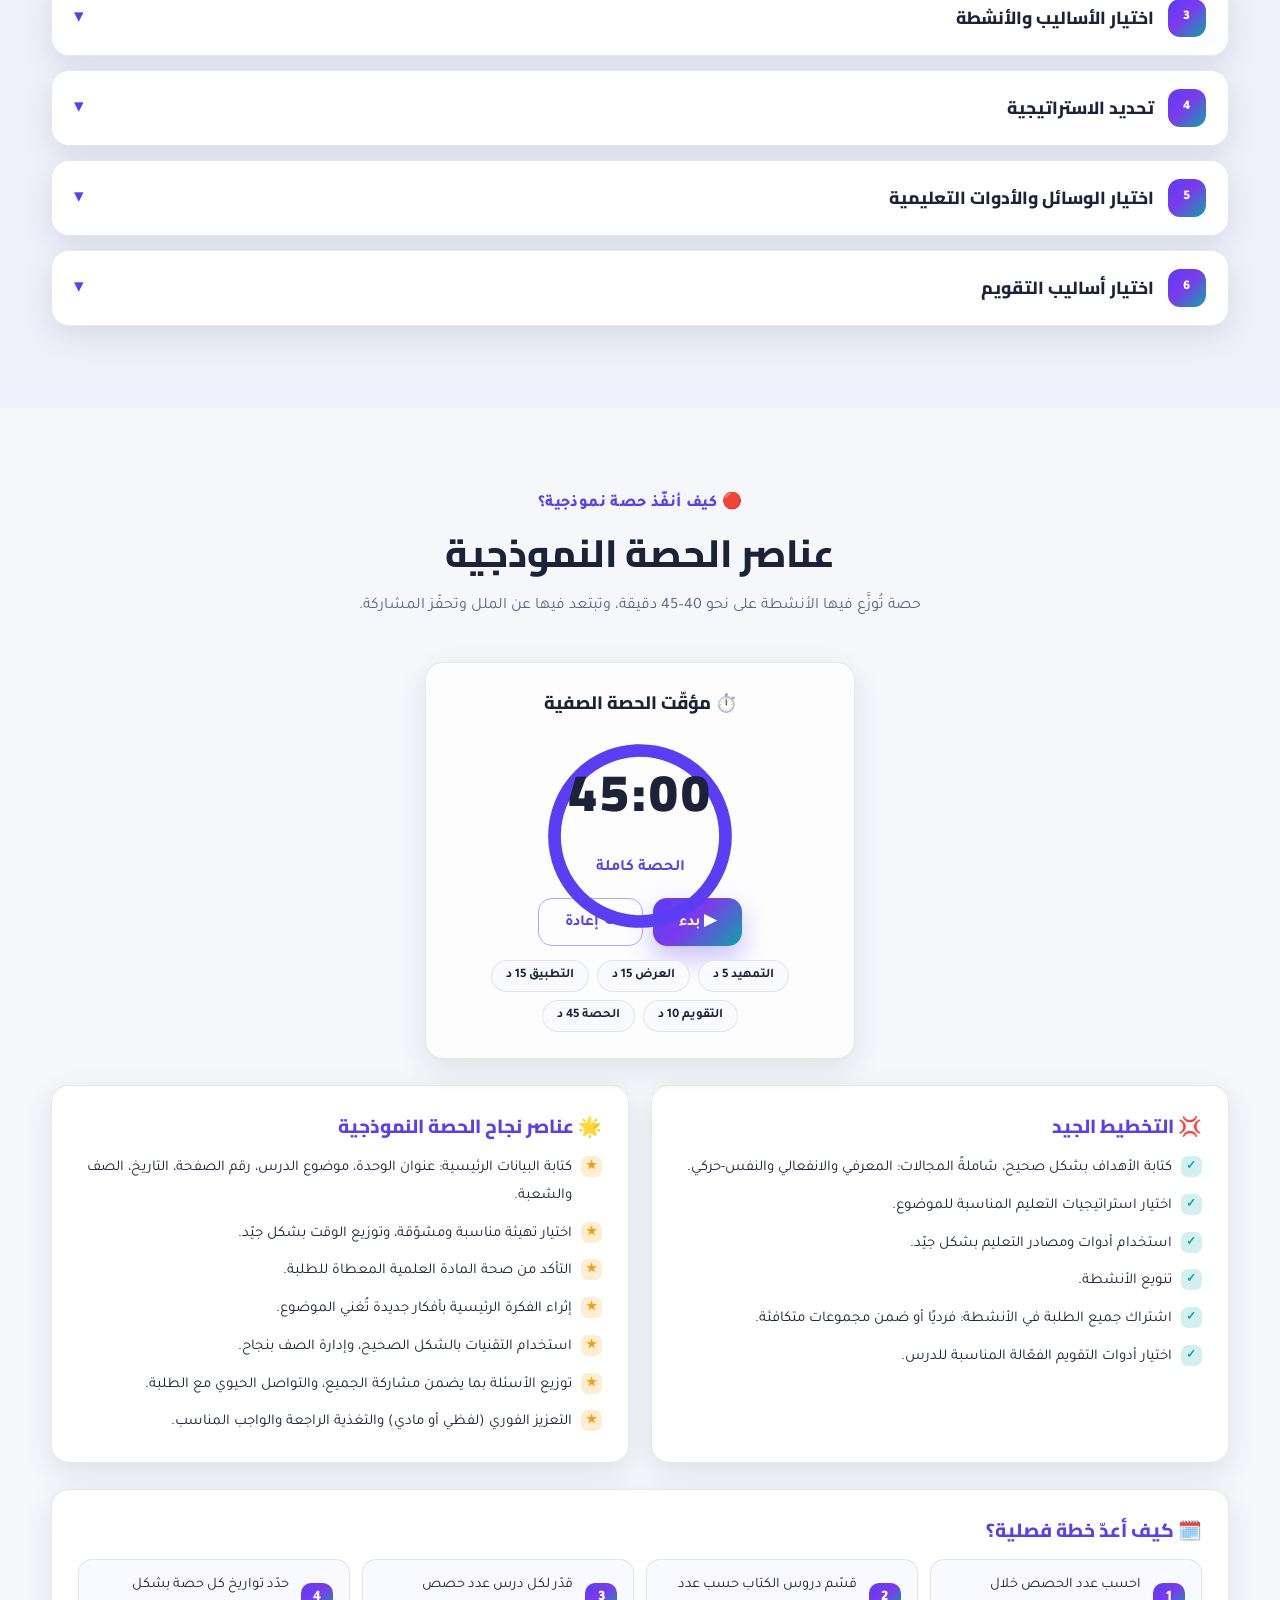
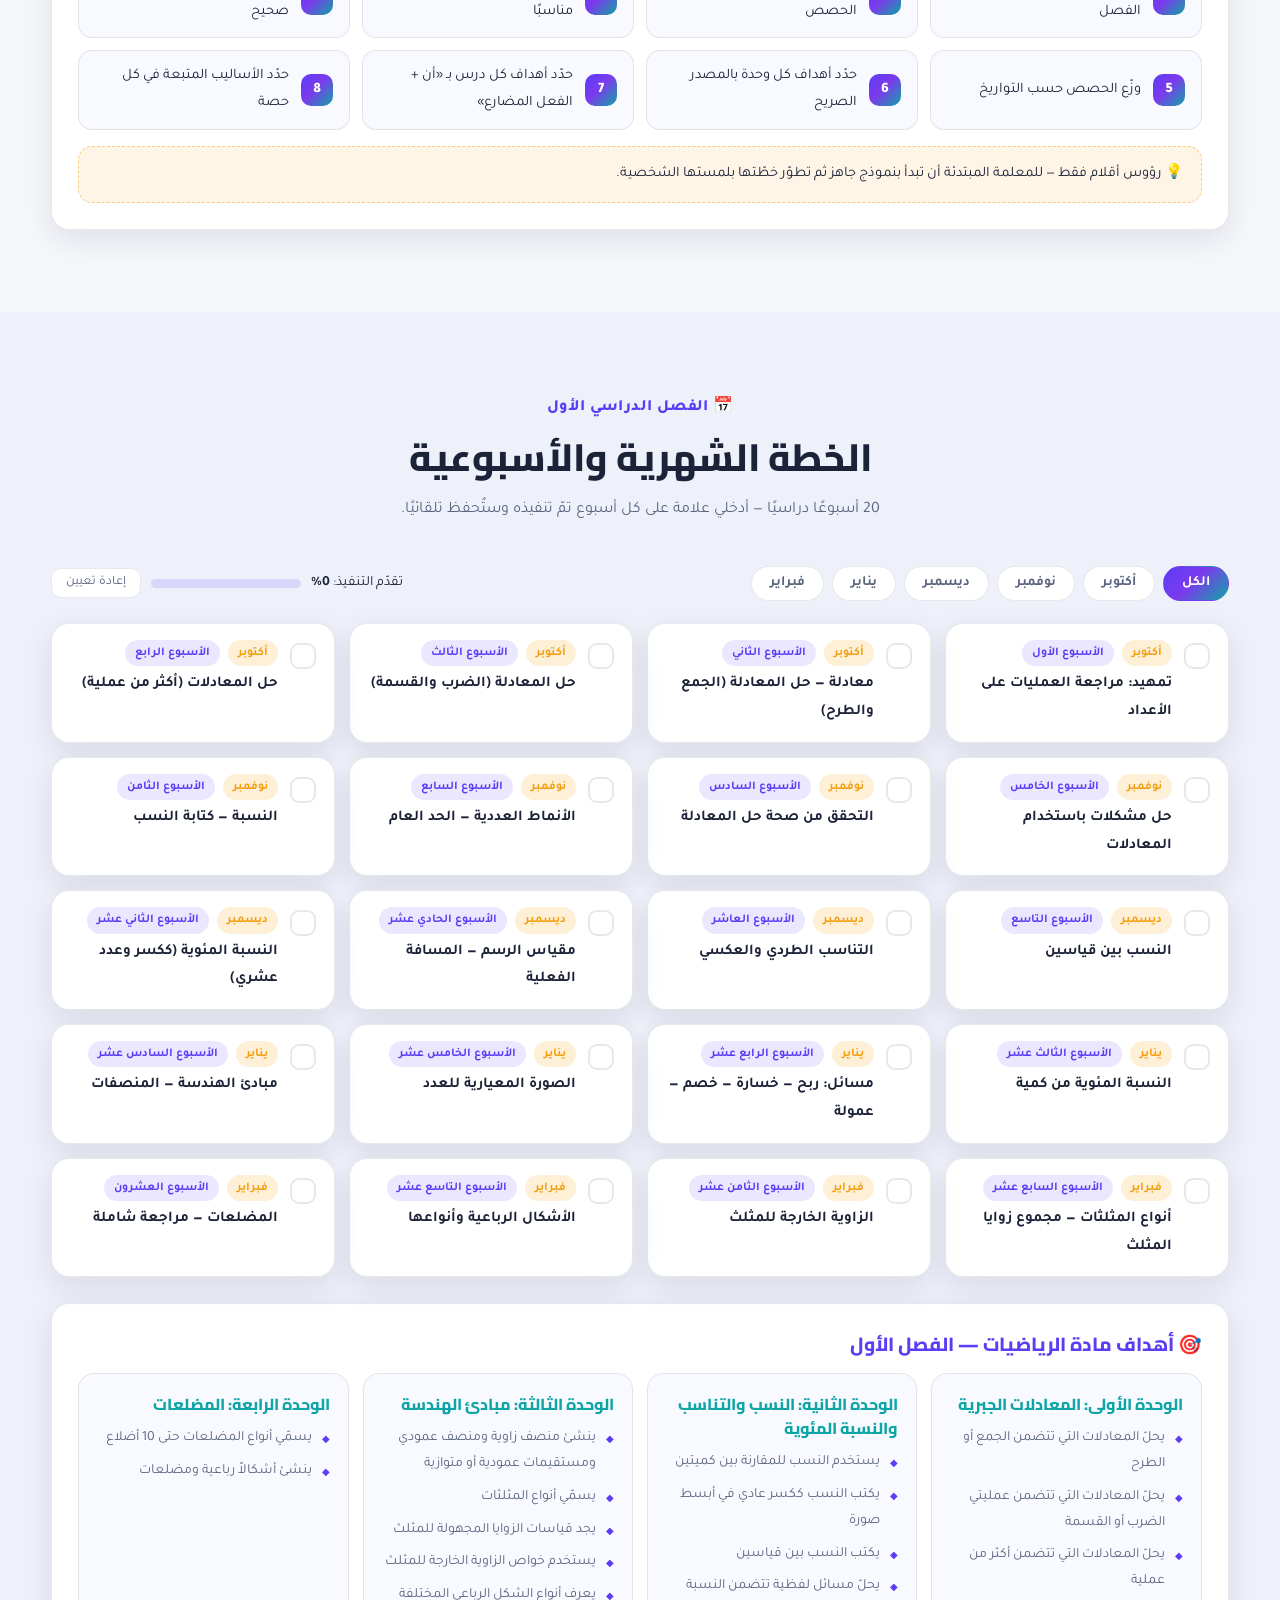
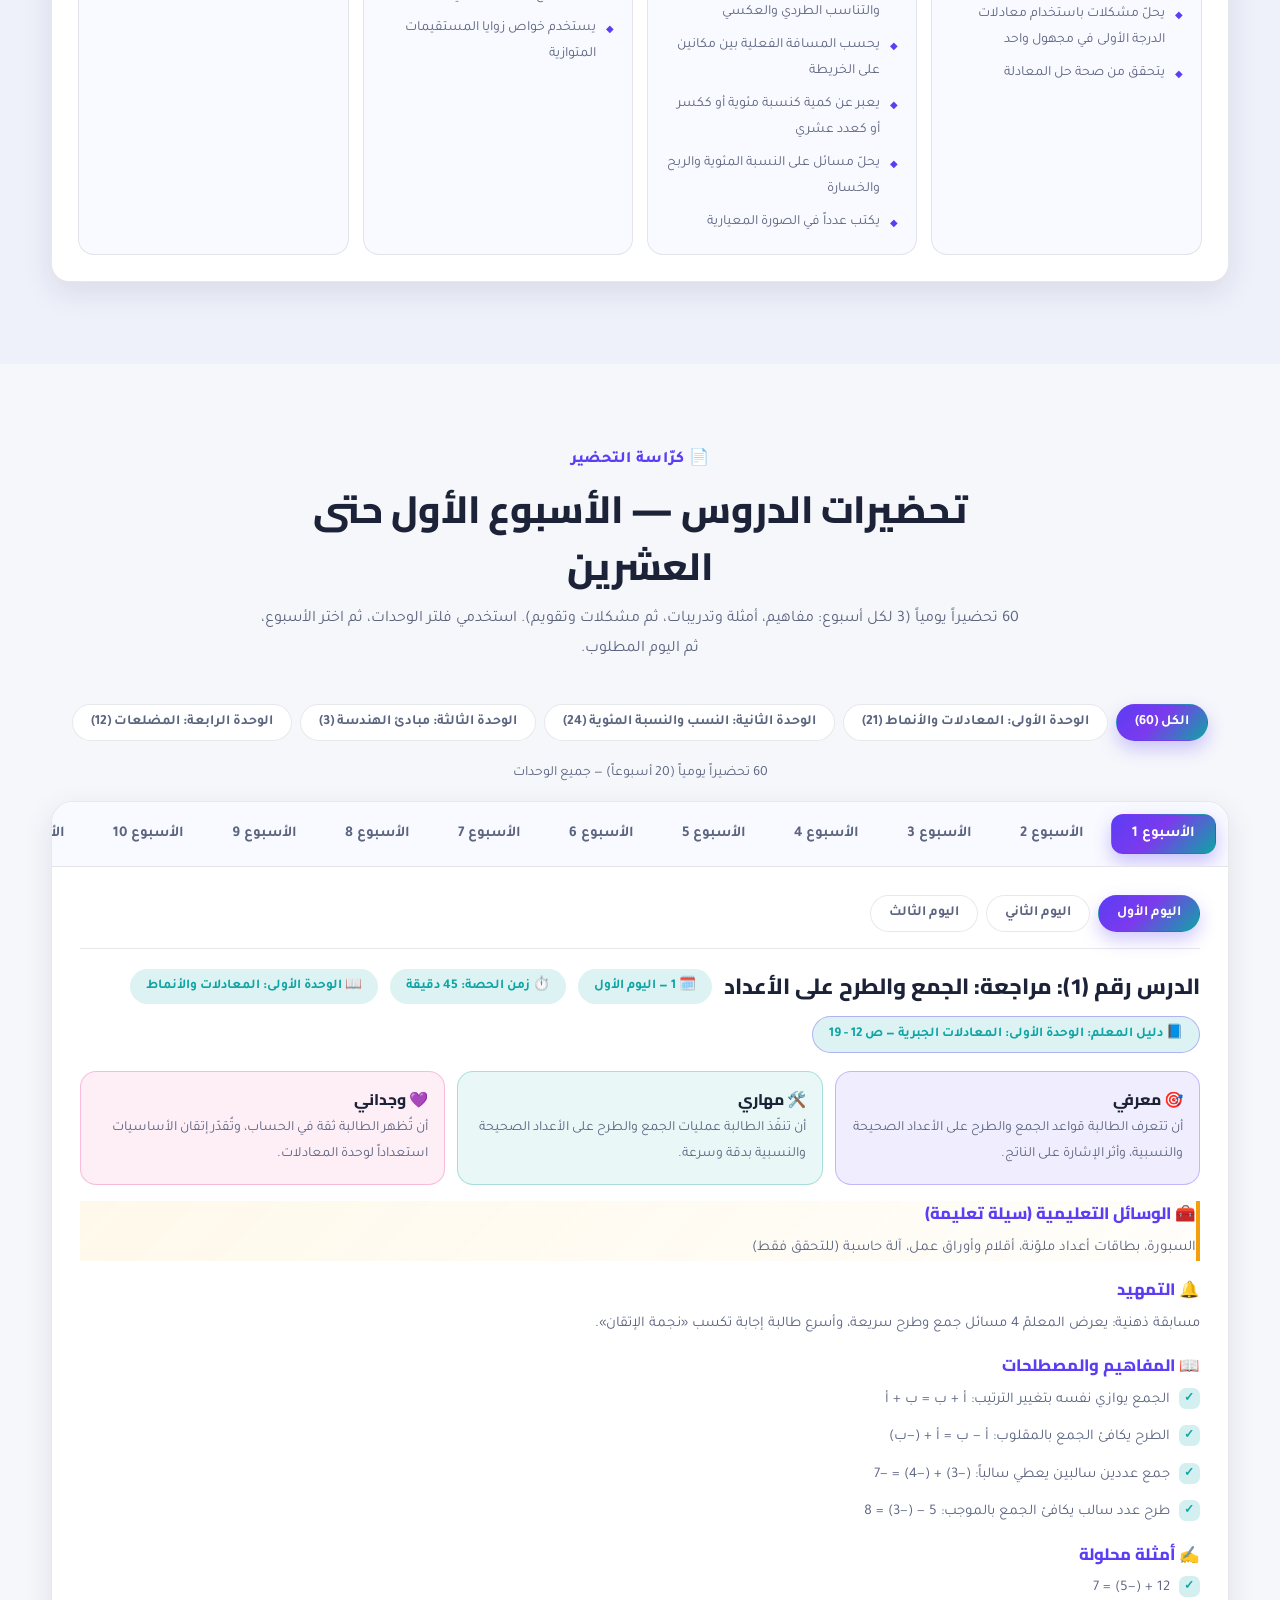
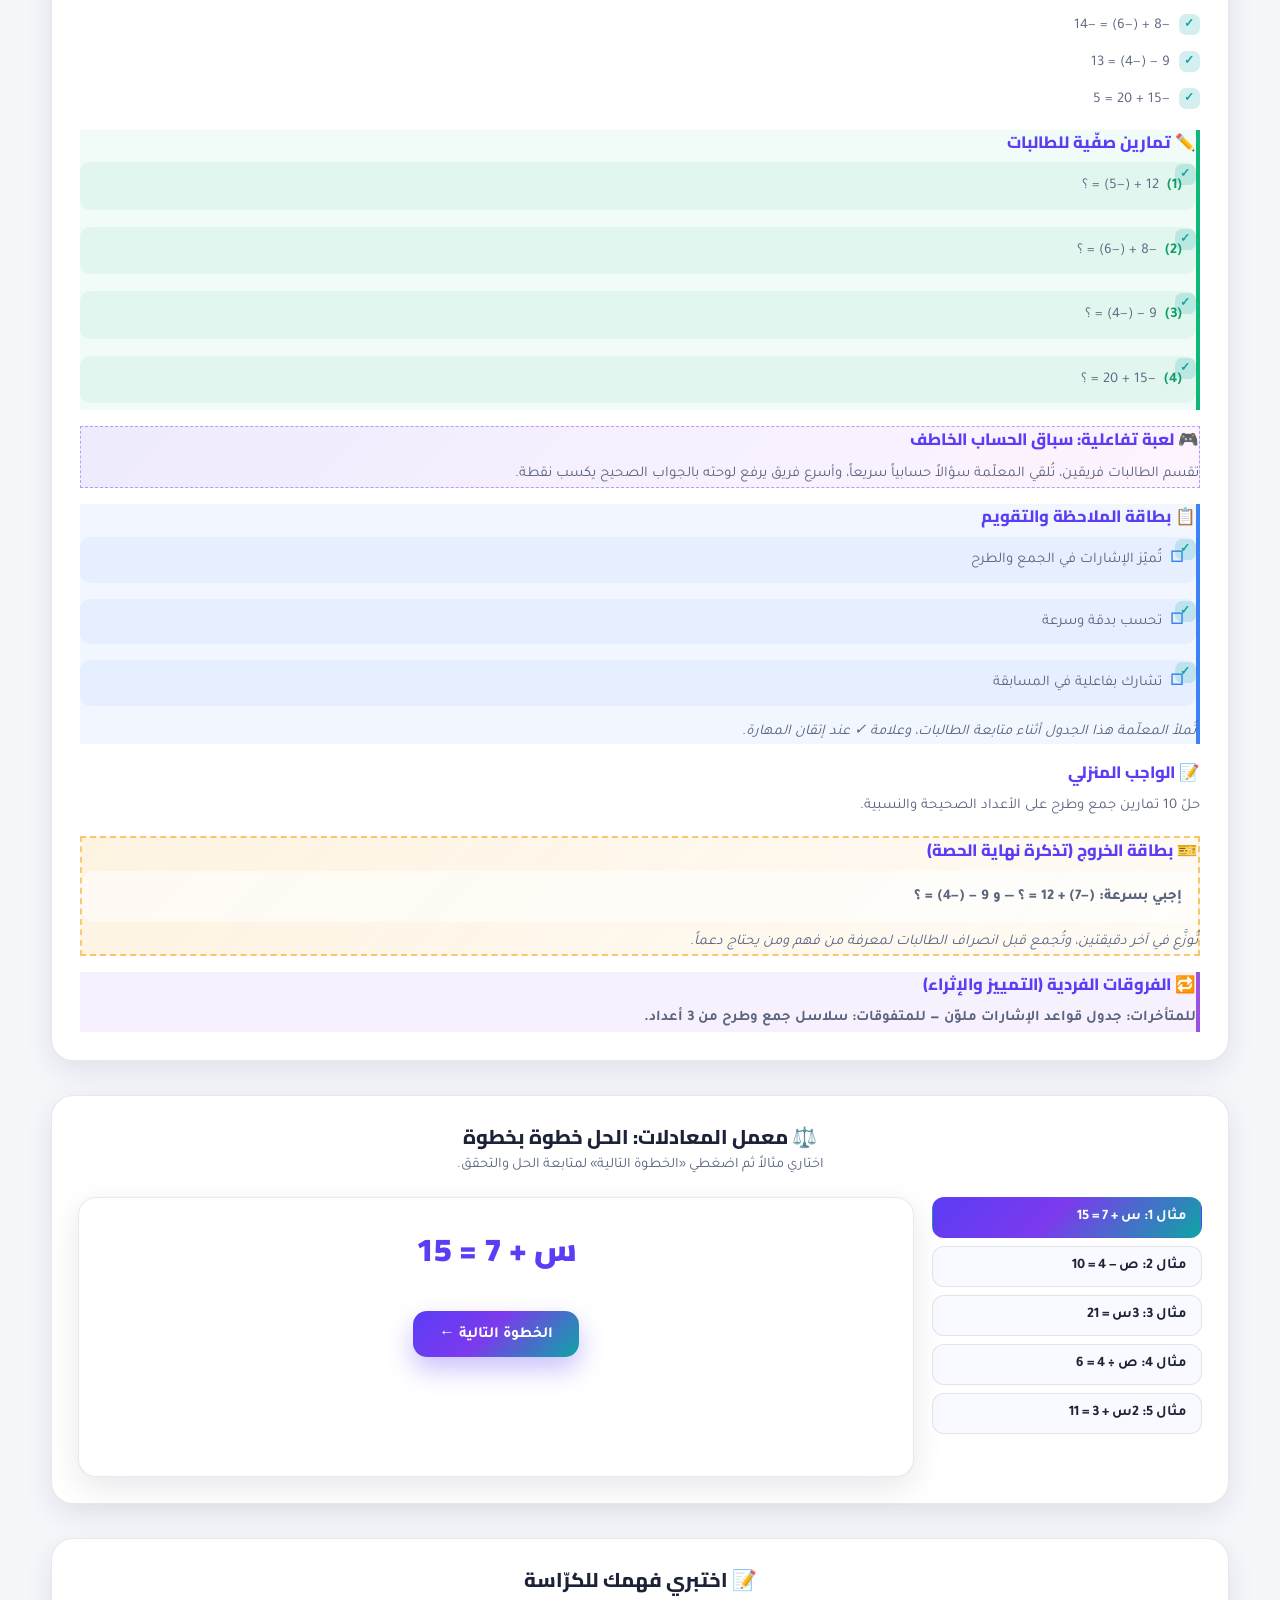
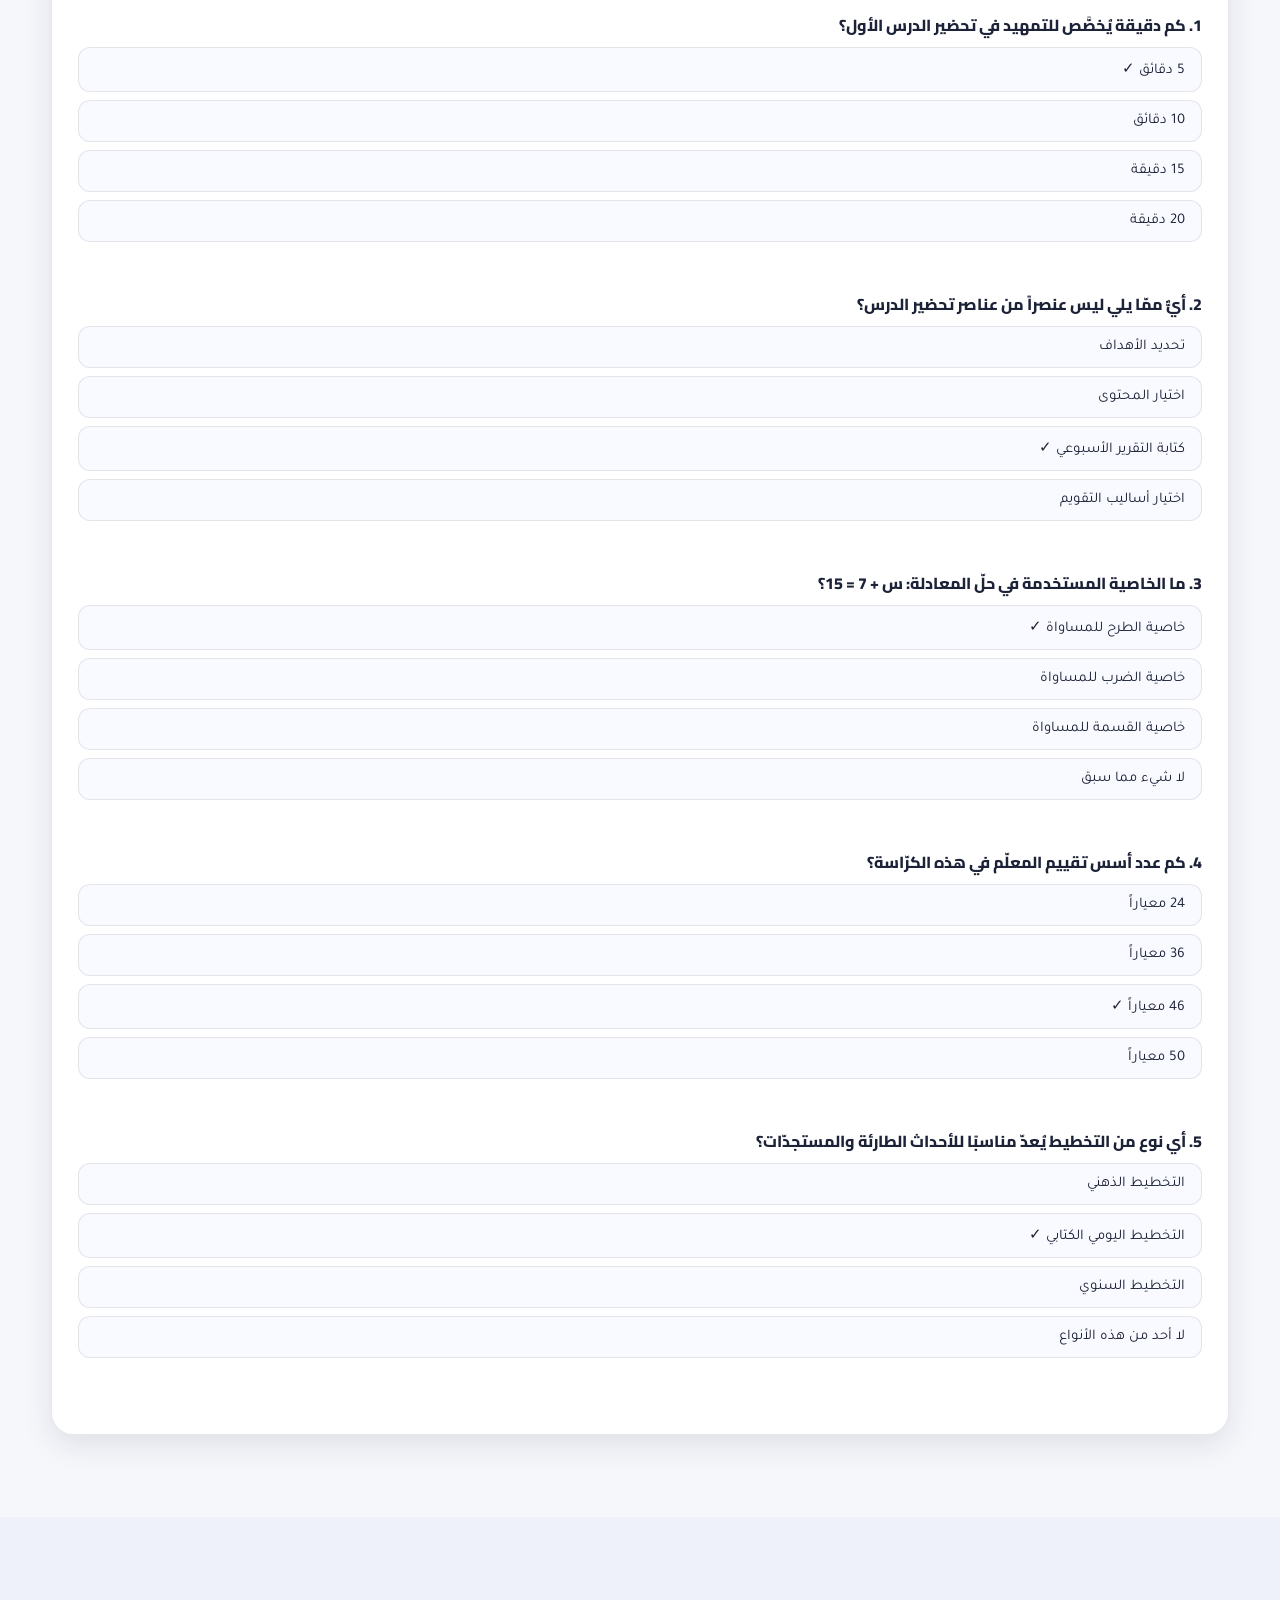
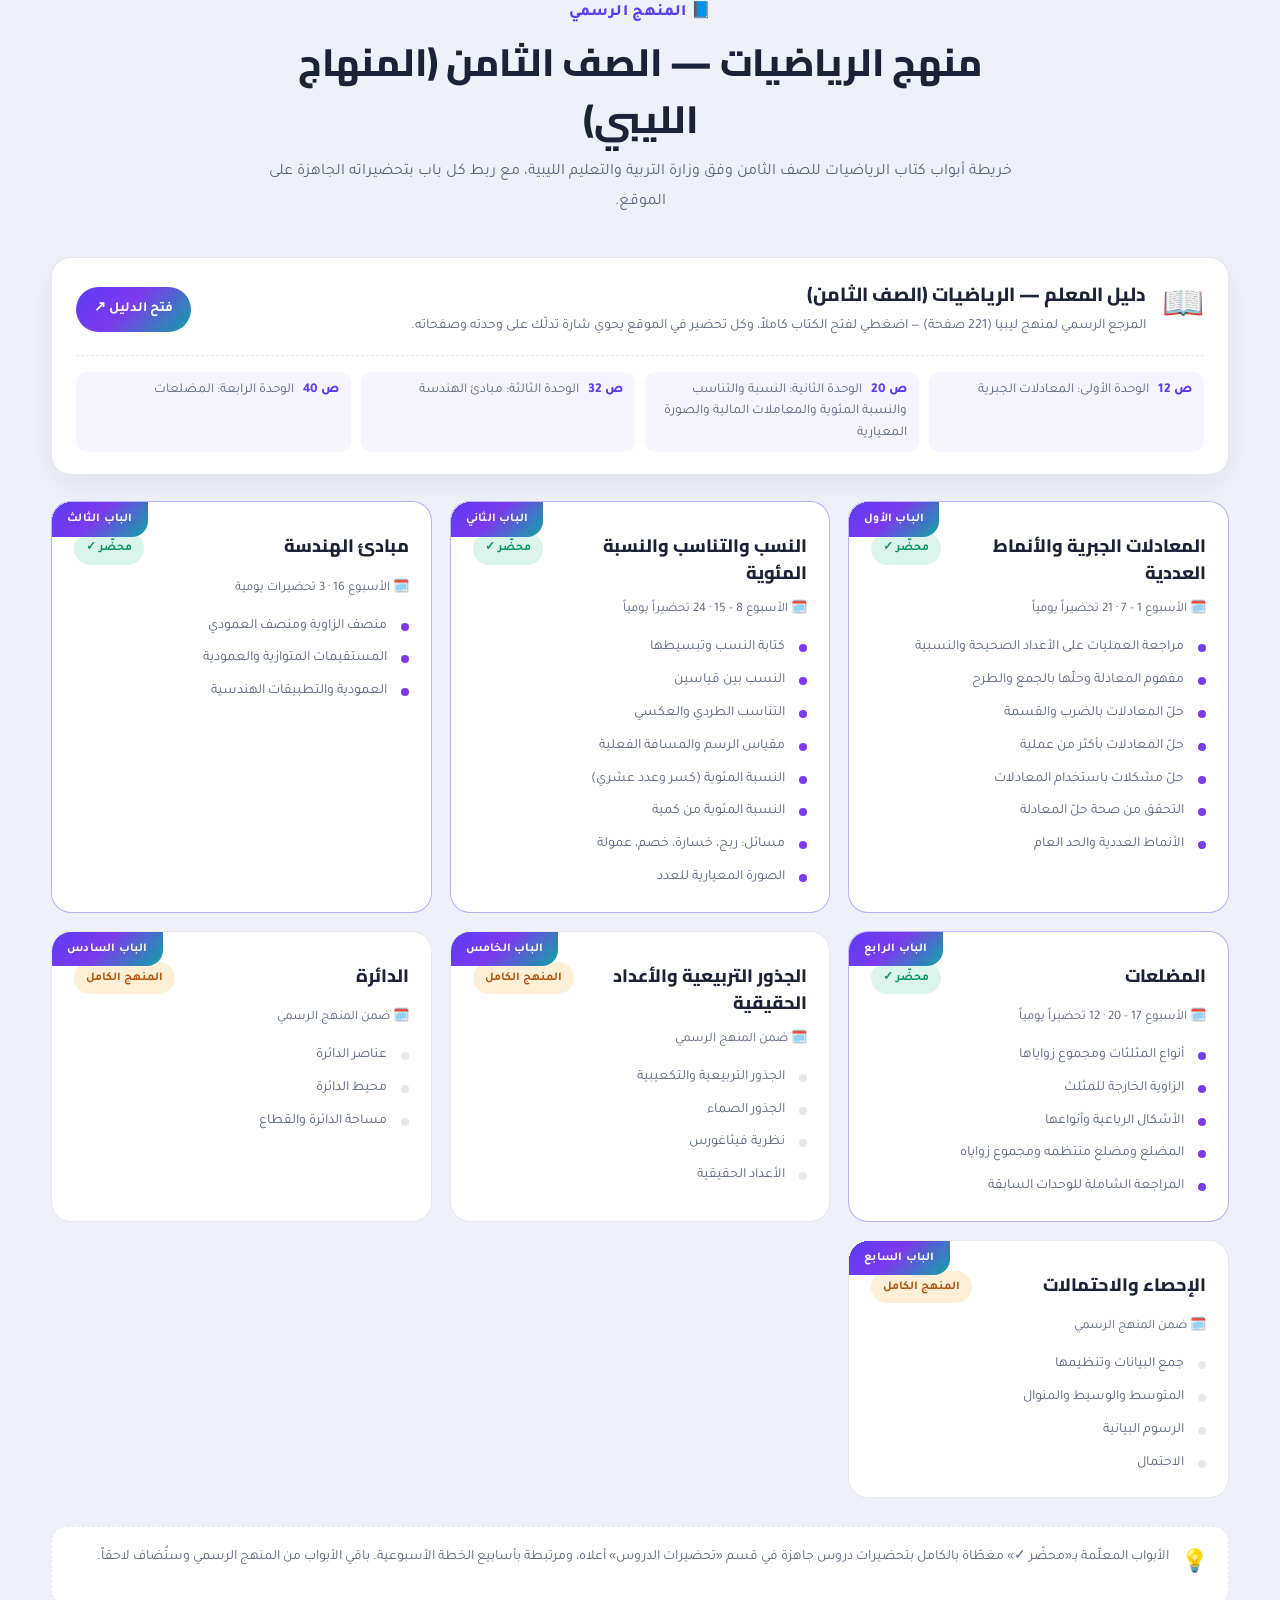
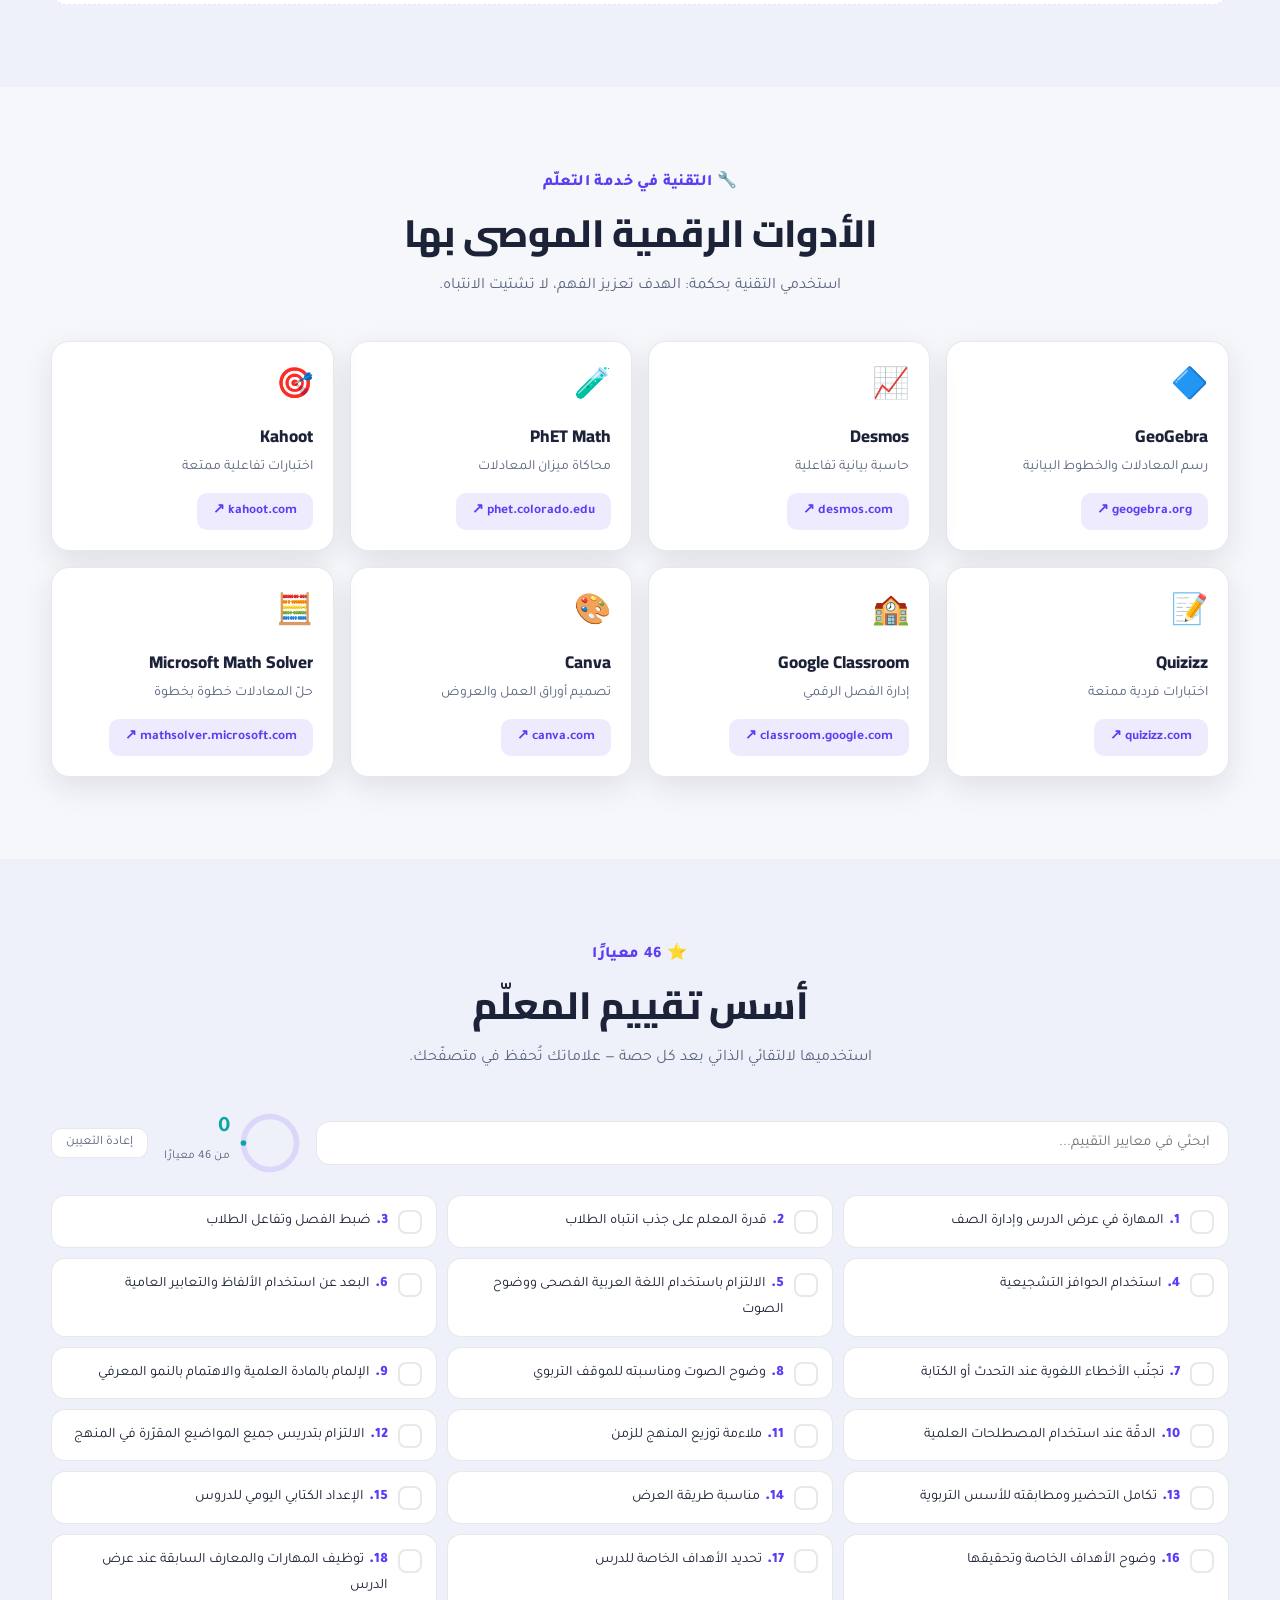
==== commit 937d6b9b: "إصدار نسخة محمولة offline.html مكتفة بذاتها + زر تحميل يعمل على الهاتف والكمبيوتر" ====
--- a/index.html
+++ b/index.html
@@ -80,15 +80,16 @@
 
     <div class="hero-cta">
       <a href="#plan" class="btn btn-primary">ابدئي بالخطة الأسبوعية ←</a>
-      <a href="#lessons" class="btn btn-ghost">تحضيرات الدروس الخمسة</a>
+      <a href="#lessons" class="btn btn-ghost">تحضيرات الدروس الستّين</a>
+      <a href="offline.html" download="المعلمة-الرقمية.html" class="btn btn-download">⬇️ حمّلي الموقع كاملاً (يعمل بدون إنترنت)</a>
     </div>
 
     <div class="stats-row">
+      <div class="stat glass"><b class="counter" data-target="60">0</b><span>تحضير يومي</span></div>
       <div class="stat glass"><b class="counter" data-target="20">0</b><span>أسبوع دراسي</span></div>
-      <div class="stat glass"><b class="counter" data-target="5">0</b><span>دروس مُحضّرة</span></div>
       <div class="stat glass"><b class="counter" data-target="46">0</b><span>معيار تقييم</span></div>
       <div class="stat glass"><b class="counter" data-target="15">0</b><span>فكرة تمهيد</span></div>
-      <div class="stat glass"><b class="counter" data-target="8">0</b><span>أدوات رقمية</span></div>
+      <div class="stat glass"><b class="counter" data-target="20">0</b><span>لعبة تفاعلية</span></div>
     </div>
   </div>
 </section>
--- a/styles.css
+++ b/styles.css
@@ -131,6 +131,11 @@
 .btn-primary:disabled{opacity:.45;cursor:not-allowed;transform:none}
 .btn-ghost{background:transparent;color:var(--brand);border:1.5px solid color-mix(in srgb,var(--brand) 45%,transparent)}
 .btn-ghost:hover{background:color-mix(in srgb,var(--brand) 10%,transparent)}
+.btn-download{
+  background:linear-gradient(135deg,#10b878,#0d9260);color:#fff;
+  box-shadow:0 12px 26px rgba(16,184,120,.32);border:1.5px solid transparent
+}
+.btn-download:hover{transform:translateY(-3px);box-shadow:0 18px 34px rgba(16,184,120,.42)}
 
 .stats-row{display:flex;gap:14px;flex-wrap:wrap;justify-content:center;margin-top:6px}
 .stat{padding:14px 22px;text-align:center;min-width:120px}
@@ -363,6 +368,29 @@
   font-weight:700;cursor:pointer;text-decoration:none;transition:.2s
 }
 .guide-chip:hover{background:var(--grad);color:#fff;border-color:transparent}
+
+/* أقسام التحضير المثرّى */
+.aid-block{background:linear-gradient(135deg,rgba(255,179,0,.08),rgba(255,179,0,.02));border-inline-start:4px solid var(--gold)}
+.ex-block{background:rgba(16,184,120,.06);border-inline-start:4px solid #10b878}
+.ex-block .check-list.ex li{background:rgba(16,184,120,.07);border-radius:10px;padding:10px 14px;margin-bottom:7px}
+.ex-block .check-list.ex li b{color:#0e9e66;margin-inline-end:4px}
+.game-block{
+  background:linear-gradient(135deg,rgba(91,61,245,.1),rgba(245,116,245,.08));
+  border:1px dashed rgba(91,61,245,.45)
+}
+.game-block h4{color:var(--brand)}
+.diff-block{background:rgba(155,81,224,.08);border-inline-start:4px solid #9b51e0}
+.diff-block p{font-weight:600}
+.assess-block{background:rgba(59,130,246,.07);border-inline-start:4px solid #3b82f6}
+.assess-block .check-list.assess li{background:rgba(59,130,246,.06);border-radius:10px;padding:9px 13px;margin-bottom:6px;display:flex;align-items:center;gap:8px}
+.assess-block .tick{color:#3b82f6;font-weight:800;font-size:15px}
+.assess-note{color:var(--muted);font-size:12.5px;font-style:italic;margin:8px 0 0;line-height:1.6}
+.exit-block{
+  background:linear-gradient(135deg,rgba(245,158,11,.12),rgba(245,158,11,.04));
+  border:2px dashed rgba(245,158,11,.55);position:relative
+}
+.exit-block h4{color:#b45309}
+.exit-q{font-weight:800;font-size:16px;color:var(--text);background:rgba(255,255,255,.6);padding:12px 16px;border-radius:12px;margin:0}
 
 /* ---------- المنهج الليبي ---------- */
 .guide-card{
